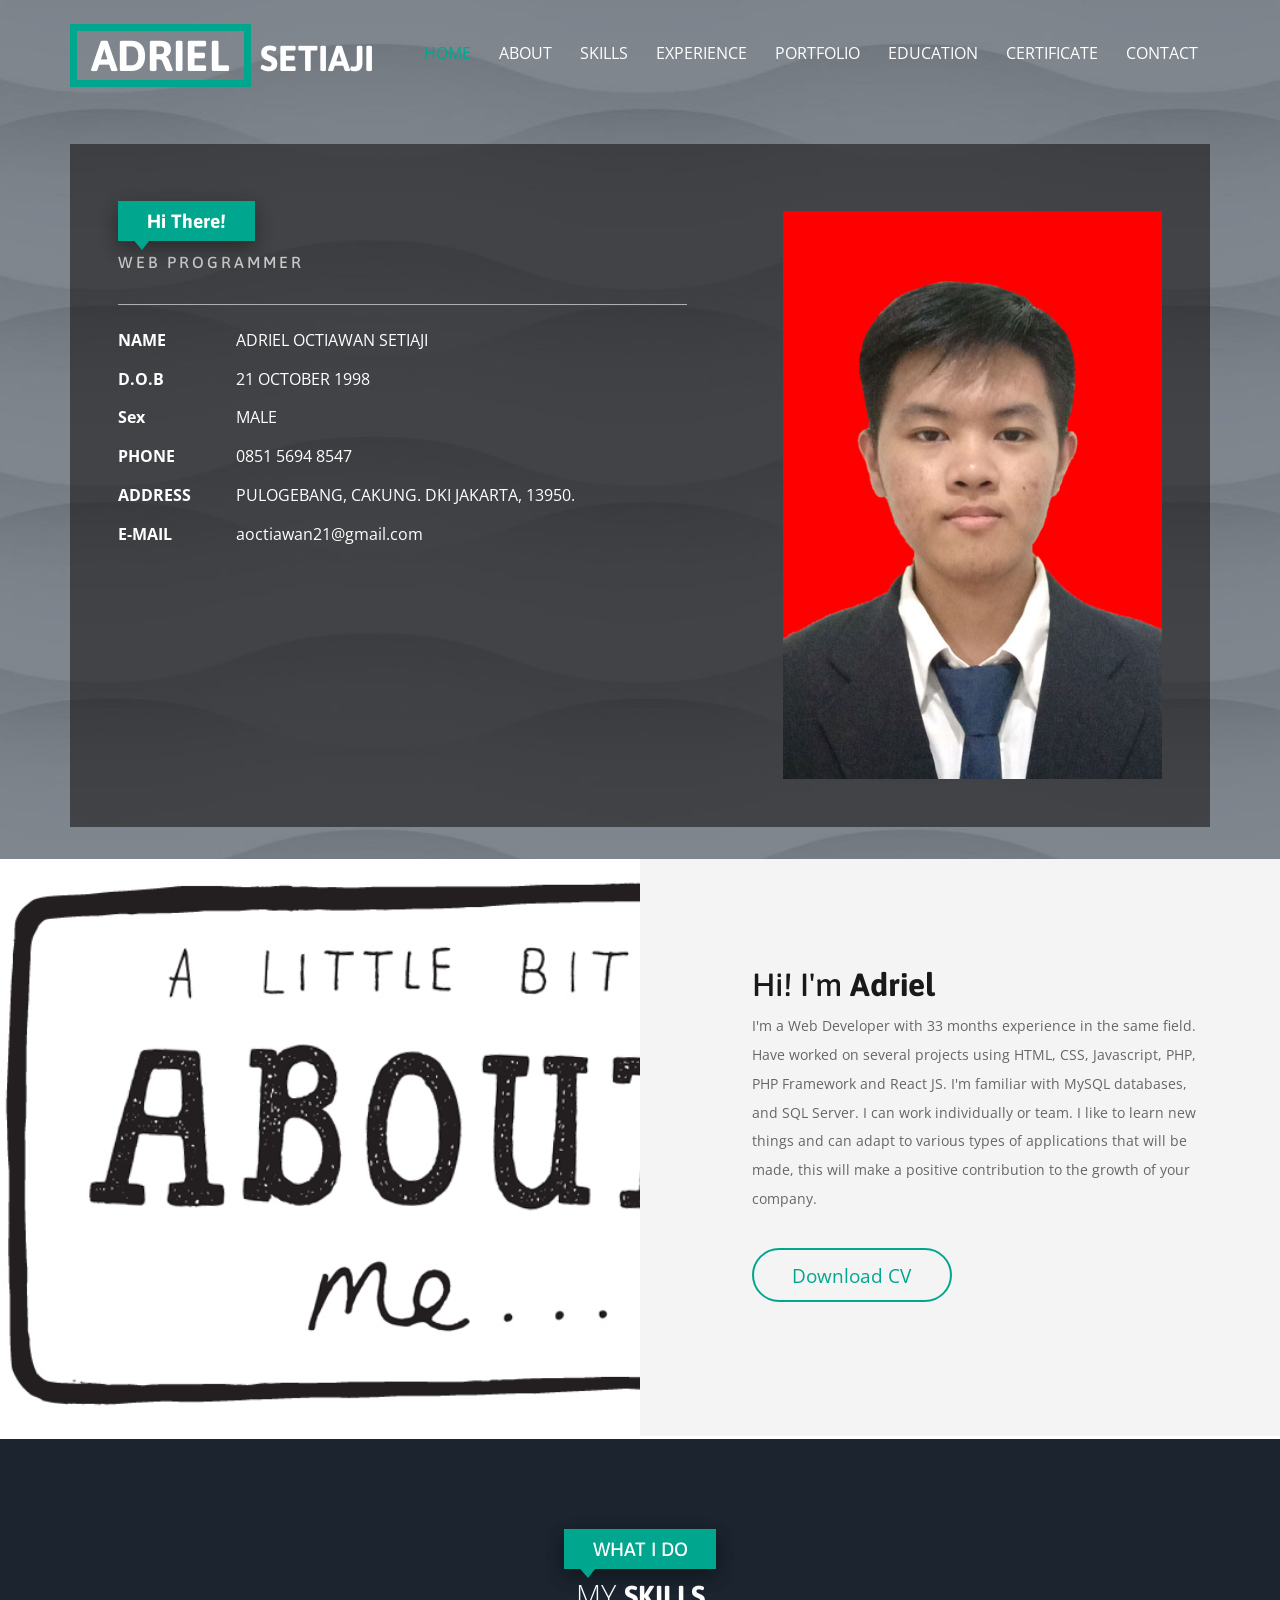
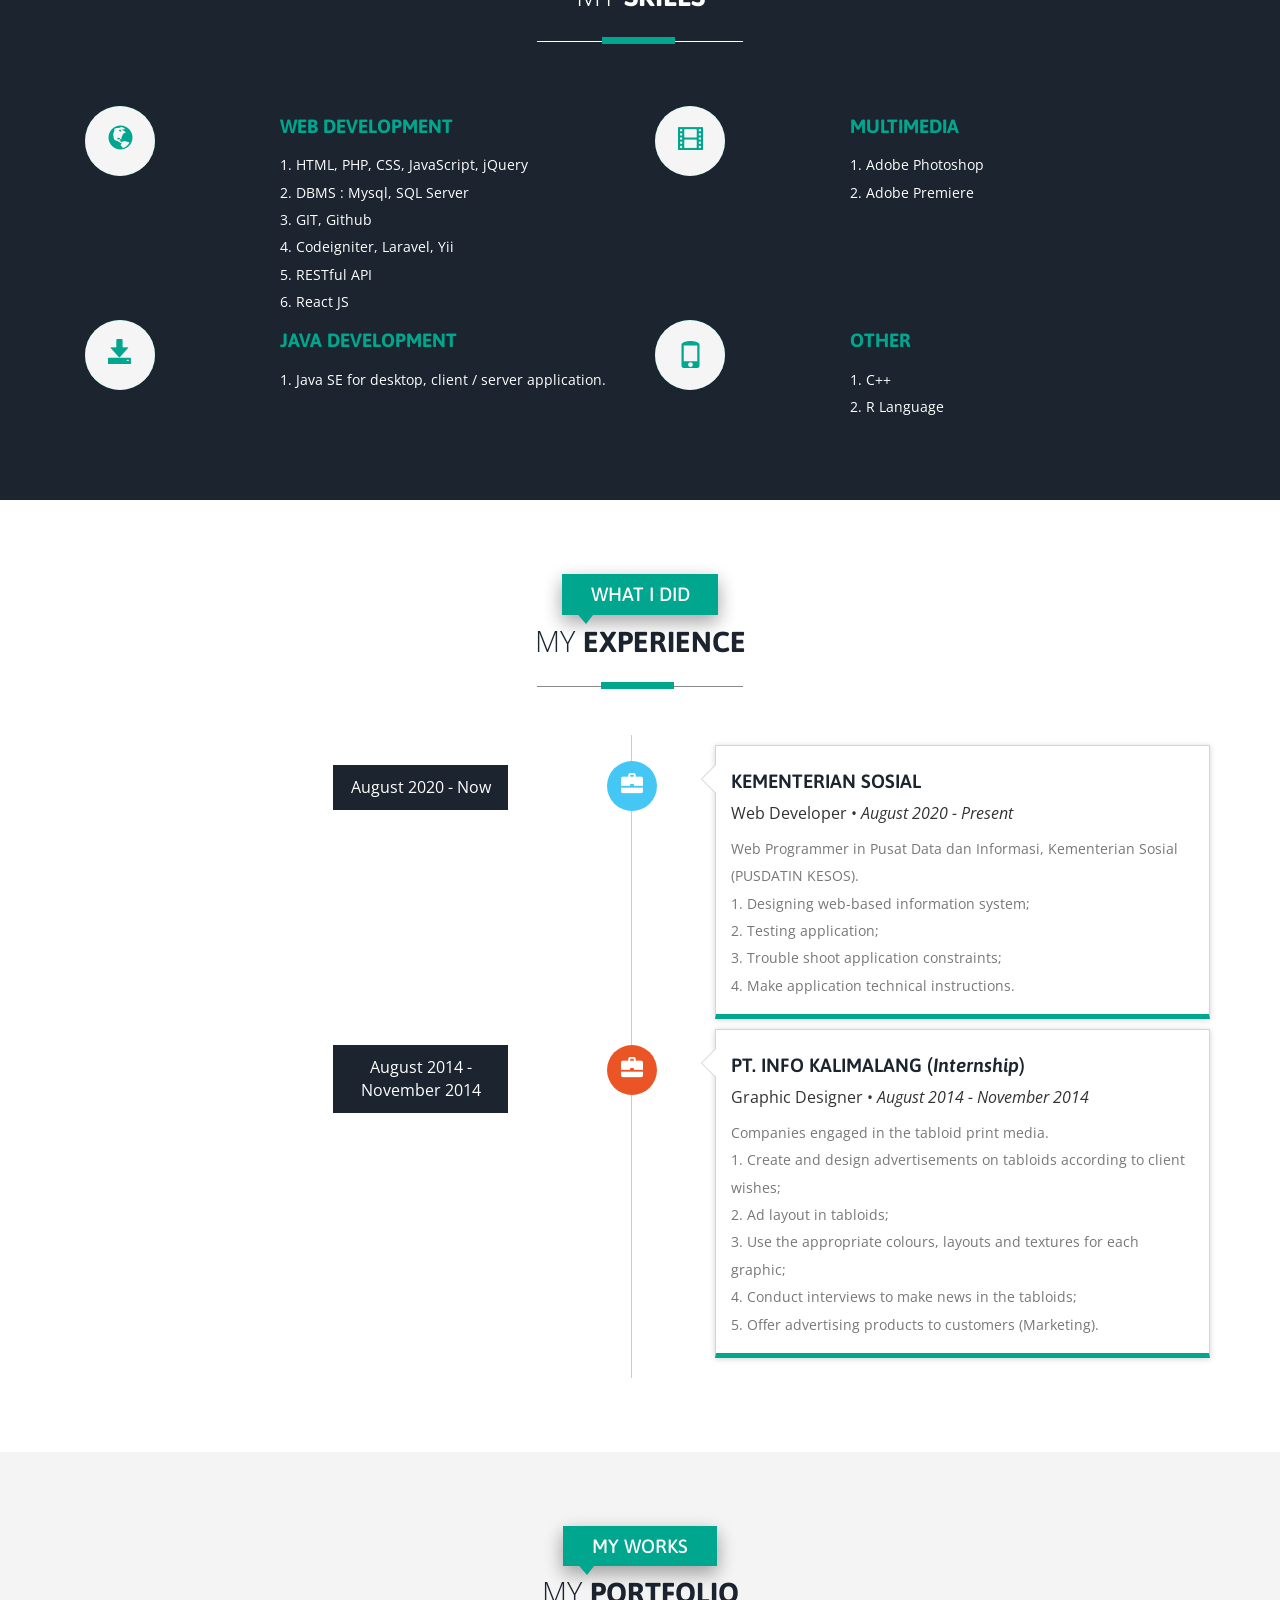
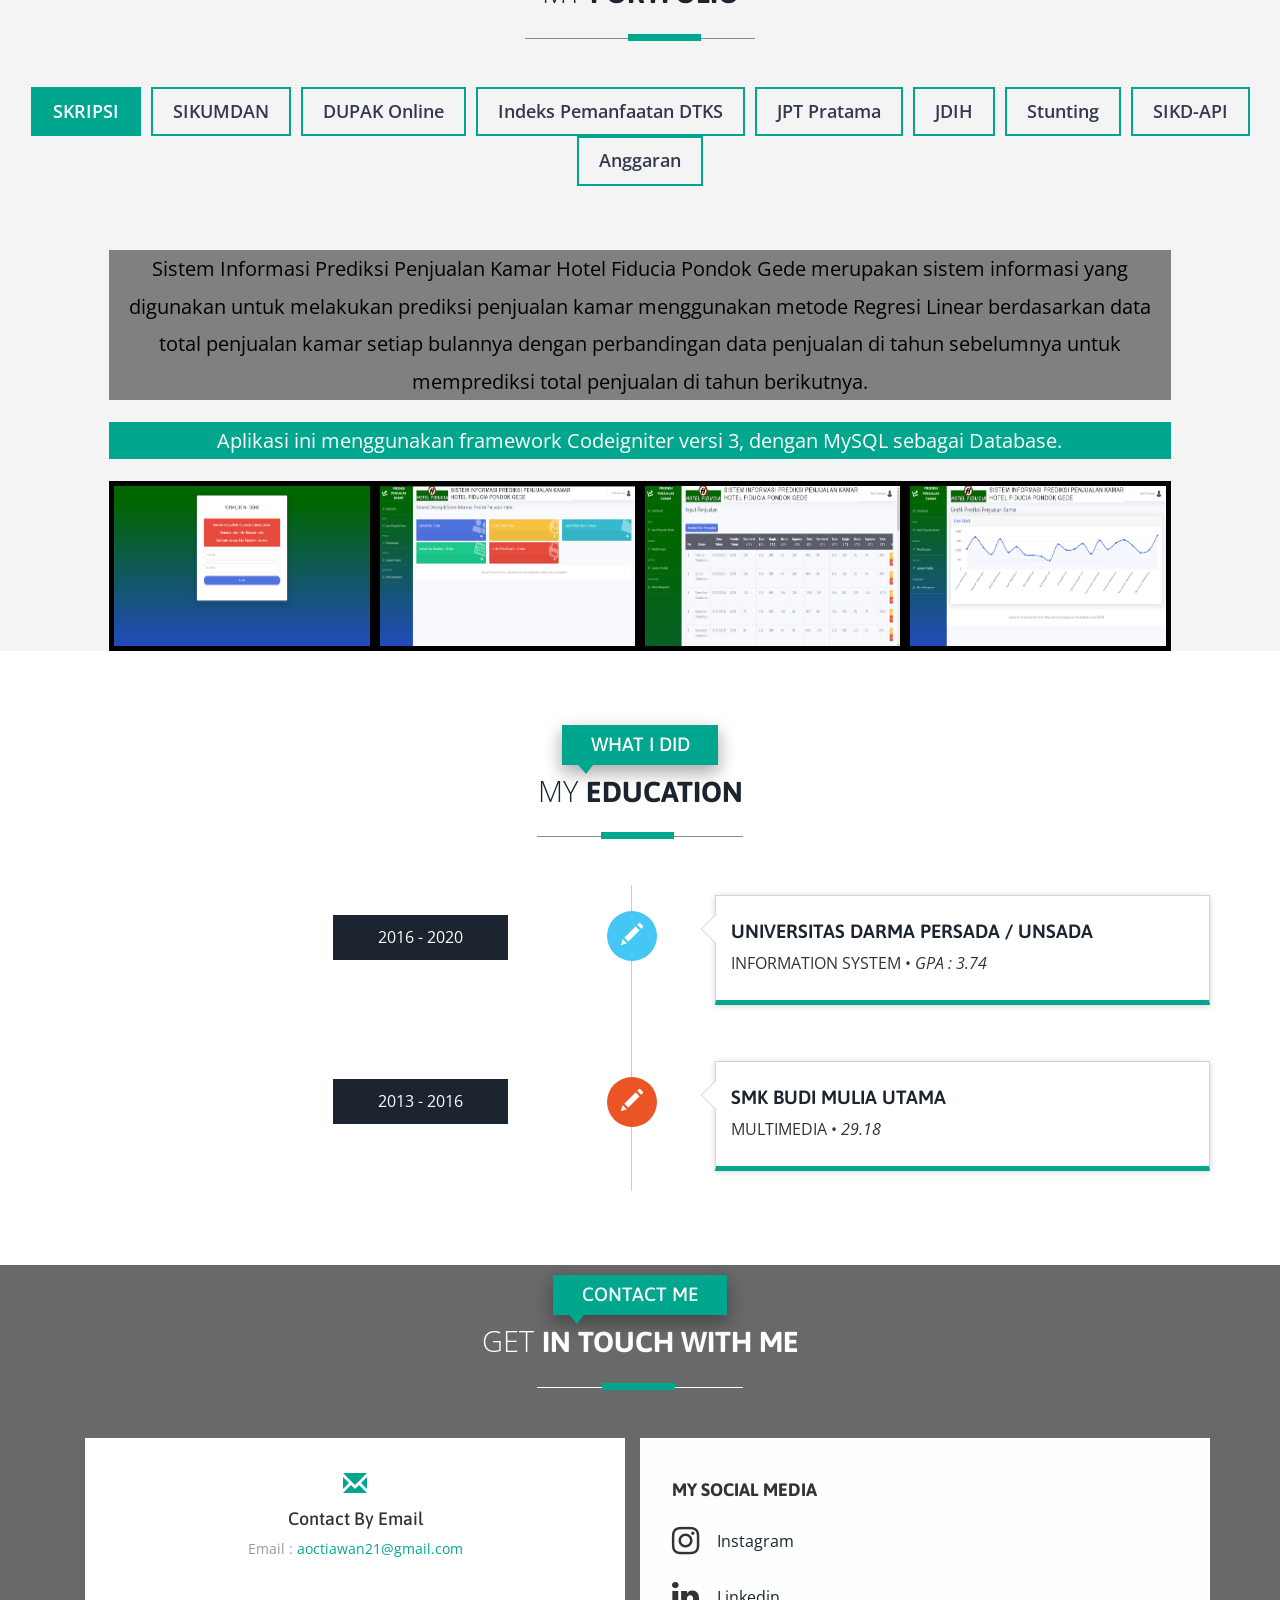
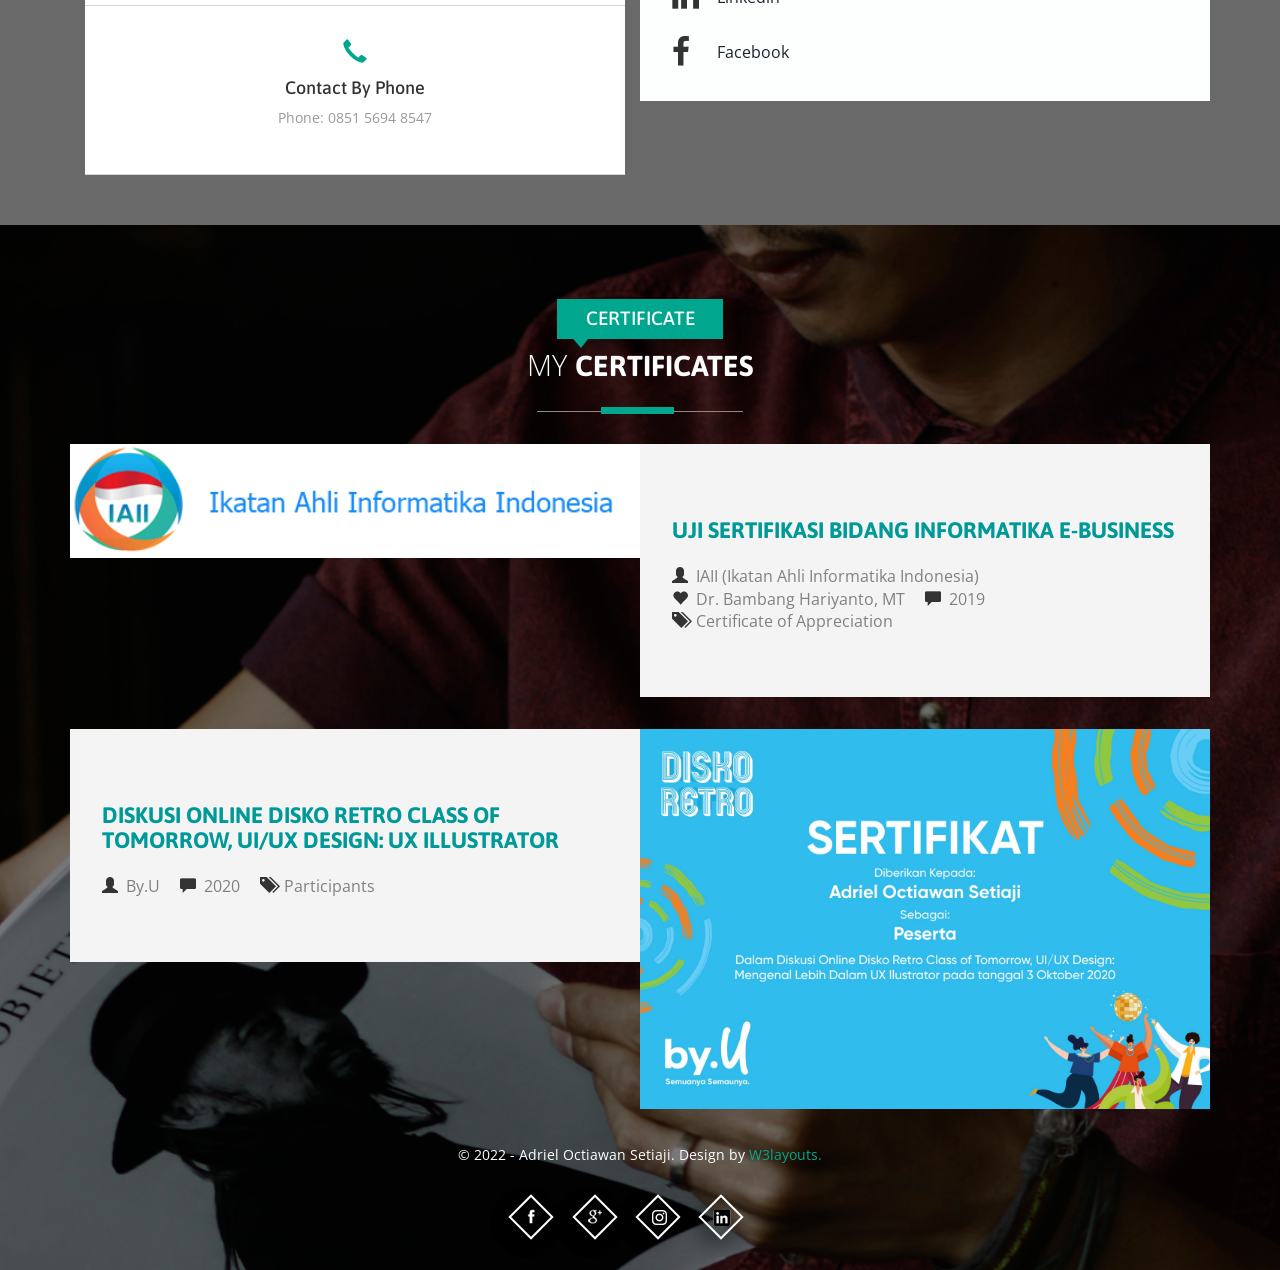
==== index.html @ 0f246ac3 "update" ====
<!DOCTYPE HTML>
<html>
<head>
<title>Portfolio - Adriel Octiawan Setiaji</title>
	<link href="css/bootstrap.css" rel='stylesheet' type='text/css' />
	<script src="js/jquery.min.js"></script>
	<link href="css/style.css" rel='stylesheet' type='text/css' />
	<meta name="viewport" content="width=device-width, initial-scale=1">
	<meta http-equiv="Content-Type" content="text/html; charset=utf-8" />
	<meta name="keywords" content="Preface Responsive web template, Bootstrap Web Templates, Flat Web Templates, Android Compatible web template, 
	Smartphone Compatible web template, free webdesigns for Nokia, Samsung, LG, Sony Ericsson, Motorola web design" />
	<link href='//fonts.googleapis.com/css?family=Asap:400,700,400italic' rel='stylesheet' type='text/css'>
	<link href='//fonts.googleapis.com/css?family=Open+Sans:400,300,600' rel='stylesheet' type='text/css'>
	<link rel="stylesheet" href="https://cdnjs.cloudflare.com/ajax/libs/font-awesome/4.7.0/css/font-awesome.min.css">
	<script type="text/javascript" src="js/move-top.js"></script>
	<script type="text/javascript" src="js/easing.js"></script>
		<script type="text/javascript">
			jQuery(document).ready(function($) {
				$(".scroll").click(function(event){		
					event.preventDefault();
					$('html,body').animate({scrollTop:$(this.hash).offset().top},1000);
				});
			});
	</script>
</head>
	<body>
		<div id="home" class="header">
			<div class="container">
				<div class="top-header">
					<div class="top-nav">
					<div class="navigation">
					<div class="logo">
						<h1><a href="index.html"><span>ADRIEL</span> SETIAJI  </a></h1>
					</div>
					<div class="navigation-right">
						<span class="menu"><img src="images/menu.png" alt=" " /></span>
						<nav class="link-effect-3" id="link-effect-3">
							<ul class="nav1 nav nav-wil">
								<li class="active"><a data-hover="Home" href="index.html">Home</a></li>
								<li><a class="scroll" data-hover="About" href="#about">About</a></li>
								<li><a class="scroll" data-hover="SkillS" href="#services" >Skills</a></li>
								<li><a class="scroll" data-hover="Experience" href="#work">Experience</a></li>
								<li><a class="scroll" data-hover="Portfolio" href="#port">Portfolio</a></li>
								<li><a class="scroll" data-hover="Education" href="#education">Education</a></li>
								<li><a class="scroll" data-hover="Certificate" href="#certificates">Certificate</a></li>
								<li><a class="scroll" data-hover="Contact" href="#contact">Contact</a></li>
							</ul>
						</nav>
						<script>
							$( "span.menu" ).click(function() {
								$( "ul.nav1" ).slideToggle( 300, function() {
								});
							});
						</script>
					</div>
					<div class="clearfix"></div>
				</div>
			</div>
			<div class="banner-info">
				<div class="col-md-7 header-right">
					<h1>Hi There!</h1>
					<h6>WEB PROGRAMMER</h6>
					<ul class="address">				
						<li>
							<ul class="address-text">
								<li><b>NAME</b></li>
								<li>ADRIEL OCTIAWAN SETIAJI</li>
							</ul>
						</li>
						<li>
							<ul class="address-text">
								<li><b>D.O.B</b></li>
								<li>21 OCTOBER 1998</li>
							</ul>
						</li>
						<li>
							<ul class="address-text">
								<li><b>Sex </b></li>
								<li>MALE</li>
							</ul>
						</li>
						<li>
							<ul class="address-text">
								<li><b>PHONE </b></li>
								<li><a href="https://wa.me/6285156948547" target="_blank">0851 5694 8547</a></li>
							</ul>
						</li>
						<li>
							<ul class="address-text">
								<li><b>ADDRESS </b></li>
								<li>PULOGEBANG, CAKUNG. DKI JAKARTA, 13950.</li>
							</ul>
						</li>
						<li>
							<ul class="address-text">
								<li><b>E-MAIL </b></li>
								<li><a href="mailto:aoctiawan21@gmail.com"> aoctiawan21@gmail.com</a></li>
							</ul>
						</li>
					</ul>
				</div>
				<div class="col-md-5 header-left">
					<img src="asset/cv/foto.jpg" alt="">
				</div>
				<div class="clearfix"> </div>
						
		      </div>
			</div>
		</div>
	</div>
	<div id="about" class="about">
		<div class="col-md-6 about-left">
			<div id="owl-demo1" class="owl-carousel owl-carousel2">
				<div class="item">
					<div class="about-left-grid">
						<h2>Hi! I'm <span>Adriel</span></h2>
						<p>I'm a <span>Web Developer</span> with 33 months experience in the same field. Have worked on several projects using HTML, CSS, Javascript, PHP, PHP Framework and React JS. I'm familiar with MySQL databases, and SQL Server. I can work individually or team. I like to learn new things and can adapt to various types of applications that will be made, this will make a positive contribution to the growth of your company.</p>
						<ul>
							<li><a class="" href="asset/cv/file.pdf" target="__blank">Download CV</a></li>
						</ul>
					</div>
				</div>
			</div>
		</div>
		<div class="col-md-6 about-right"></div>
		<div class="clearfix"> </div>
		<link href="css/owl.carousel.css" rel="stylesheet">
		<script src="js/owl.carousel.js"></script>
		<script>
			$(document).ready(function() {
				$("#owl-demo1").owlCarousel({
					items : 1,
					lazyLoad : false,
					autoPlay : true,
					navigation : false,
					navigationText :  false,
					pagination : true,
				});
			});
		</script>
		<script>
			$(document).ready(function() {
				$("#owl-demo3").owlCarousel({
					items : 1,
					lazyLoad : false,
					autoPlay : true,
					navigation : false,
					navigationText :  true,
					pagination :true,
				});
			});
		</script>
	</div>
	<div>
		<div id="services" class="services">
			<div class="container">
				<div class="service-head one text-center ">
					<h4>WHAT I DO</h4>
					<h3>MY <span>SKILLS</span></h3>
					<span class="border two"></span>
				</div>
				<div class="wthree_about_right_grids w3l-agile">
					<div class="col-md-6 wthree_about_right_grid">
						<div class="col-xs-4 wthree_about_right_grid_left">
							<div class="hvr-rectangle-in">
								<i class="glyphicon glyphicon-globe" style="font-size:25px;"></i>
							</div>
						</div>
						<div class="col-xs-8 wthree_about_right_grid_right">
							<h4>WEB DEVELOPMENT</h4>
							<p><font color="white">1. HTML, PHP, CSS, JavaScript, jQuery<br> 2. DBMS : Mysql, SQL Server <br> 3. GIT, Github <br> 4. Codeigniter, Laravel, Yii <br> 5. RESTful API <br> 6. React JS</font></p>
						</div>
						<div class="clearfix"> </div>
					</div>
					<div class="col-md-6 wthree_about_right_grid">
						<div class="col-xs-4 wthree_about_right_grid_left">
							<div class="hvr-rectangle-in">
								<i class="glyphicon glyphicon-film" style="font-size:25px;"></i>
							</div>
						</div>
						<div class="col-xs-8 wthree_about_right_grid_right">
							<h4>MULTIMEDIA</h4>
							<p><font color="white">1. Adobe Photoshop <br> 2. Adobe Premiere </font><br><br><br><br></p>
						</div>
						<div class="clearfix"> </div>
					</div>
					<div class="col-md-6 wthree_about_right_grid">
						<div class="col-xs-4 wthree_about_right_grid_left">
							<div class="hvr-rectangle-in">
								<i class="glyphicon glyphicon-save" style="font-size:25px;"></i>
							</div>
						</div>
						<div class="col-xs-8 wthree_about_right_grid_right">
							<h4>Java Development</h4>
							<p><font color="white">1. Java SE for desktop, client / server application.</font></p>
						</div>
						<div class="clearfix"> </div>
					</div>
					<div class="col-md-6 wthree_about_right_grid">
						<div class="col-xs-4 wthree_about_right_grid_left">
							<div class="hvr-rectangle-in">
								<i class="glyphicon glyphicon-phone"></i>
							</div>
						</div>
						<div class="col-xs-8 wthree_about_right_grid_right">
							<h4>OTHER</h4>
							<p><font color="white">1. C++ <br> 2. R Language</font></p>
						</div>
						<div class="clearfix"> </div>
					</div>
				<div class="clearfix"> </div>
			</div>
		</div>
	</div>
	<div id="work" class="work">
		<div class="container">
			<div class="service-head text-center">
				<h4>WHAT I DID</h4>
				<h3>MY <span>EXPERIENCE</span></h3>
				<span class="border one"></span>
			</div>
			<div class="time-main w3l-agile">
				<div class="col-md-6 year-info">
					<ul class="year">
						<li>August 2020 - Now</li>
						<br><br><br><br><br><br><br><br><br>
						<li>August 2014 - <br> November 2014</li>
						<div class="clearfix"></div>
					</ul>
				</div> 
					<ul class="col-md-6 timeline">
						<li>
							<div class="timeline-badge info"><i class="glyphicon glyphicon-briefcase"></i></div>
							<div class="timeline-panel">
							<div class="timeline-heading">
								<h4 class="timeline-title">KEMENTERIAN SOSIAL</h4>
								<p class="info">Web Developer <span>&bull;</span> <em class="date">August 2020 - Present</em></p>
							</div>
							<div class="timeline-body">
								<p>Web Programmer in Pusat Data dan Informasi, Kementerian Sosial (PUSDATIN KESOS).<br>1. Designing web-based information system; <br> 2. Testing application; <br> 3. Trouble shoot application constraints; <br> 4. Make application technical instructions.</p>
							</div>
							</div>
						</li>
						
						<li>
							<div class="timeline-badge primary"><i class="glyphicon glyphicon-briefcase"></i></div>
							<div class="timeline-panel">
							<div class="timeline-heading">
								<h4 class="timeline-title">PT. INFO KALIMALANG (<i>Internship</i>)</h4>
								<p class="info">Graphic Designer <span>&bull;</span> <em class="date">August 2014 - November 2014</em></p>
							</div>
							<div class="timeline-body">
								<p>Companies engaged in the tabloid print media. <br> 1. Create and design advertisements on tabloids according to client wishes; <br> 2. Ad layout in tabloids; <br>3. Use the appropriate colours, layouts and textures for each graphic; <br> 4. Conduct interviews to make news in the tabloids; <br>5. Offer advertising products to customers (Marketing).</p>
							</div>
							</div>
						</li>
					</ul>
				<div class="clearfix"></div>
			</div>
		</div>
	</div>

	<div class="portfolio" id="port">
		<div class="service-head text-center">
			<h4>MY WORKS</h4>
			<h3>MY <span>PORTFOLIO</span></h3>
			<span class="border"></span>
		</div>
		<div class="portfolio-grids">
			<script src="js/easyResponsiveTabs.js" type="text/javascript"></script>
			<script type="text/javascript">
				$(document).ready(function () {
					$('#horizontalTab').easyResponsiveTabs({
						type: 'default', //Types: default, vertical, accordion           
						width: 'auto', //auto or any width like 600px
						fit: true   // 100% fit in a container
					});
				});
			</script>
			<div class="sap_tabs">
				<div id="horizontalTab" style="display: block; width: 100%; margin: 0px;">
					<ul class="resp-tabs-list">
						<li class="resp-tab-item" aria-controls="skripsi" role="tab"><span>SKRIPSI</span></li> 
						<li class="resp-tab-item" aria-controls="sikumdan" role="tab"><span>SIKUMDAN</span></li> 
						<li class="resp-tab-item" aria-controls="dupak" role="tab"><span>DUPAK Online</span></li>
						<li class="resp-tab-item" aria-controls="dtks" role="tab"><span>Indeks Pemanfaatan DTKS</span></li>
						<li class="resp-tab-item" aria-controls="jptpratama" role="tab"><span>JPT Pratama</span></li>
						<li class="resp-tab-item" aria-controls="jdih" role="tab"><span>JDIH</span></li>
						<li class="resp-tab-item" aria-controls="stunting" role="tab"><span>Stunting</span></li>
						<li class="resp-tab-item" aria-controls="api_sikd" role="tab"><span>SIKD-API</span></li>
						<li class="resp-tab-item" aria-controls="anggaran" role="tab"><span>Anggaran</span></li>
					</ul>				  	 
					<div class="resp-tabs-container">
						<div class="tab-1 resp-tab-content" aria-labelledby="skripsi">
							<div class="row">
								<div class="col-lg-1"></div>
								<div class="col-lg-10">
									<div class="timeline-body" style="text-align:center; font-size:22px; margin-bottom: 2%;">
										<p style="color:black; background-color: grey;">Sistem Informasi Prediksi Penjualan Kamar Hotel Fiducia Pondok Gede<strong></strong> merupakan sistem informasi yang digunakan untuk melakukan prediksi penjualan kamar menggunakan metode Regresi Linear berdasarkan data total penjualan kamar setiap bulannya dengan perbandingan data penjualan di tahun sebelumnya untuk memprediksi total penjualan di tahun berikutnya.</p>
									</div>
									<div class="timeline-body" style="text-align:center; font-size:22px; margin-bottom: 2%;">
										<p style="color:white; background-color: #00a78e;">Aplikasi ini menggunakan framework Codeigniter versi 3, dengan MySQL sebagai Database.</p>
									</div>
									<div class="col-lg-3 team-gd ">
										<a href="#skripsi1" class="portfolio-link b-link-diagonal b-animate-go" data-toggle="modal"><img src="asset/si - skripsi/1.png" style="border: 5px solid black; height:170px" alt="">
										</a>
									</div>
									<div class="col-lg-3 team-gd ">
										<a href="#skripsi2" class="portfolio-link b-link-diagonal b-animate-go" data-toggle="modal"><img src="asset/si - skripsi/2.png" style="border: 5px solid black; height:170px" alt="">
										</a>
									</div>
									<div class="col-lg-3 team-gd ">
										<a href="#skripsi3" class="portfolio-link b-link-diagonal b-animate-go" data-toggle="modal"><img src="asset/si - skripsi/3.png" style="border: 5px solid black; height:170px" alt="">
										</a>
									</div>
									<div class="col-lg-3 team-gd ">
										<a href="#skripsi4" class="portfolio-link b-link-diagonal b-animate-go" data-toggle="modal"><img src="asset/si - skripsi/4.png" style="border: 5px solid black; height:170px" alt="">
										</a>
									</div>
									<div class="clearfix"></div>
								</div>
								<div class="col-lg-1"></div>
							</div>
						</div>
						<div class="tab-1 resp-tab-content" aria-labelledby="sikumdan">
							<div class="row">
								<div class="col-lg-1"></div>
								<div class="col-lg-10">
									<div class="timeline-body" style="text-align:center; font-size:22px; margin-bottom: 2%;">
										<p style="color:black; background-color: grey;"><strong>Sistem Informasi Hukum dan Perundang-undangan yang dimiliki oleh Biro Hukum Kementerian Sosial.</strong><br>Sistem informasi ini digunakan untuk melacak naskah hukum yang sudah diajukan oleh satuan kerja lain dalam lingkungan Kementerian Sosial, kemudian Biro Hukum melakukan <i>updating</i> status naskah tersebut sudah sampai di status apa.</p>
									</div>
									<div class="timeline-body" style="text-align:center; font-size:22px; margin-bottom: 2%;">
										<p style="color:white; background-color: #00a78e;">Aplikasi ini menggunakan framework Laravel versi 7 (yang kemudian di <i>upgrade</i> ke versi 9), dengan MySQL sebagai Database.</p>
									</div>
									<div class="col-md-3 team-gd ">
										<div class="thumb">
											<a href="#sikumdan1" class="portfolio-link b-link-diagonal b-animate-go" data-toggle="modal"><img src="asset/si - sikumdan/1.png" style="border: 5px solid black; height:170px" alt="">
											</a>
										</div>
									</div>
									<div class="col-md-3 team-gd  ">
										<div class="thumb">
											<a href="#sikumdan4" class="portfolio-link b-link-diagonal b-animate-go" data-toggle="modal"><img src="asset/si - sikumdan/4.png" style="border: 5px solid black; height:170px" alt="">
											</a>
										</div>
									</div>
									<div class="col-md-3 team-gd ">
										<a href="#sikumdan3" class="portfolio-link b-link-diagonal b-animate-go" data-toggle="modal"><img src="asset/si - sikumdan/3.png" style="border: 5px solid black; height:170px" alt="">
										</a>
									</div>
									<div class="col-md-3 team-gd yes_marg ">
										<a href="#sikumdan5" class="portfolio-link b-link-diagonal b-animate-go" data-toggle="modal"><img src="asset/si - sikumdan/5.png" style="border: 5px solid black; height:170px" alt="">
										</a>
									</div>
									<div class="clearfix"></div>
								</div>
								<div class="col-lg-1"></div>
							</div>
						</div>
						<div class="tab-1 resp-tab-content" aria-labelledby="dupak">
							<div class="row">
								<div class="col-lg-1"></div>
								<div class="col-lg-10">
									<div class="timeline-body" style="text-align:center; font-size:22px; margin-bottom: 2%;">
										<p style="color:black; background-color: grey;"><strong>Daftar Usulan Pengajuan Angka Kredit (DUPAK) yang berbasis online.</strong><br>Sistem informasi ini digunakan untuk mengusulkan angka kredit yang dilakukan oleh perorangan pejabat fungsional. <br> DUPAK berisi rincian butir kegiatan dengan mencantumkan nilai/angka kredit yang diperoleh dalam kurun waktu tertentu sebagai bahan penilaian dalam kenaikan jabatan/golongan PNS.</p>
									</div>
									<div class="timeline-body" style="text-align:center; font-size:22px; margin-bottom: 2%;">
										<p style="color:white; background-color: #00a78e;">Aplikasi ini menggunakan framework Codeigniter versi 2 dan di <i>upgrade</i> ke versi 3, dengan MySQL sebagai Database.</p>
									</div>
									<div class="col-md-3 team-gd ">
										<a href="#dupak1" class="portfolio-link b-link-diagonal b-animate-go" data-toggle="modal"><img src="asset/si - dupak/1.png" style="border: 5px solid black; height:170px" alt="">
										</a>
									</div>
									<div class="col-md-3 team-gd ">
										<a href="#dupak2" class="portfolio-link b-link-diagonal b-animate-go" data-toggle="modal"><img src="asset/si - dupak/2.png" style="border: 5px solid black; height:170px" alt="">
										</a>
									</div>
									<div class="col-md-3 team-gd">
										<a href="#dupak3" class="portfolio-link b-link-diagonal b-animate-go" data-toggle="modal"><img src="asset/si - dupak/3.png" style="border: 5px solid black; height:170px" alt="">
										</a>
									</div>
									<div class="col-md-3 team-gd">
										<a href="#dupak4" class="portfolio-link b-link-diagonal b-animate-go" data-toggle="modal"><img src="asset/si - dupak/4.png" style="border: 5px solid black; height:170px" alt="">
										</a>
									</div>
									<div class="clearfix"></div>
								</div>
								<div class="col-lg-1"></div>
							</div>
						</div>
						<div class="tab-1 resp-tab-content" aria-labelledby="dtks">
							<div class="row">
								<div class="col-lg-1"></div>
								<div class="col-lg-10">
									<div class="timeline-body" style="text-align:center; font-size:22px; margin-bottom: 2%;">
										<p style="color:black; background-color: grey;"><strong>Indeks Pemanfaatan DTKS </strong>adalah sistem yang digunakan untuk survei kepuasan perangkat daerah.</p>
									</div>
									<div class="timeline-body" style="text-align:center; font-size:22px; margin-bottom: 2%;">
										<p style="color:white; background-color: #00a78e;">Aplikasi ini menggunakan framework Laravel versi 7 (yang kemudian di <i>upgrade</i> ke versi 9), dengan SQL Server sebagai Database.</p>
									</div>
									<div class="col-md-3 team-gd ">
										<a href="#dtks1" class="portfolio-link b-link-diagonal b-animate-go" data-toggle="modal"><img src="asset/si - dtks/1.png" style="border: 5px solid black; height:170px" alt="">
										</a>
									</div>
									<div class="col-md-3 team-gd">
										<a href="#dtks2" class="portfolio-link b-link-diagonal b-animate-go" data-toggle="modal"><img src="asset/si - dtks/2.png" style="border: 5px solid black; height:170px" alt="">
										</a>
									</div>
									<div class="col-md-3 team-gd ">
										<a href="#dtks3" class="portfolio-link b-link-diagonal b-animate-go" data-toggle="modal"><img src="asset/si - dtks/3.png" style="border: 5px solid black; height:170px" alt="">
										</a>
									</div>
									<div class="col-md-3 team-gd ">
										<a href="#dtks4" class="portfolio-link b-link-diagonal b-animate-go" data-toggle="modal"><img src="asset/si - dtks/4.png" style="border: 5px solid black; height:170px" alt="">
										</a>
									</div>
									<div class="clearfix"></div>
								</div>
								<div class="col-lg-1"></div>
							</div>
						</div>
						<div class="tab-1 resp-tab-content" aria-labelledby="jptpratama">
							<div class="row">
								<div class="col-lg-1"></div>
								<div class="col-lg-10">
									<div class="timeline-body" style="text-align:center; font-size:22px; margin-bottom: 2%;">
										<p style="color:black; background-color: grey;"><strong>JPT Pratama (Jabatan Pimpinan Tinggi Pratama) </strong>adalah aplikasi lelang jabatan yang digunakan oleh pegawai yang berminat untuk menduduki Jabatan Pimpinan Tinggi yang berada di suatu instansi / satuan kerja yang ada di lingkungan Kementerian Sosial dengan mengajukan dirinya untuk kemudian dibandingkan dengan kualitas calon pimpinan tinggi yang lain.</p>
									</div>
									<div class="timeline-body" style="text-align:center; font-size:22px; margin-bottom: 2%;">
										<p style="color:white; background-color: #00a78e;">Aplikasi ini menggunakan framework Laravel versi 7 (yang kemudian di <i>upgrade</i> ke versi 9), dengan MySQL sebagai Database.</p>
									</div>
									<div class="col-md-3 team-gd ">
										<a href="#jpt1" class="portfolio-link b-link-diagonal b-animate-go" data-toggle="modal"><img src="asset/si - jpt/1.png" style="border: 5px solid black; height:170px" alt="">
										</a>
									</div>
									<div class="col-md-3 team-gd">
										<a href="#jpt2" class="portfolio-link b-link-diagonal b-animate-go" data-toggle="modal"><img src="asset/si - jpt/2.png" style="border: 5px solid black; height:170px" alt="">
										</a>
									</div>
									<div class="col-md-3 team-gd ">
										<a href="#jpt3" class="portfolio-link b-link-diagonal b-animate-go" data-toggle="modal"><img src="asset/si - jpt/3.png" style="border: 5px solid black; height:170px" alt="">
										</a>
									</div>
									<div class="col-md-3 team-gd ">
										<a href="#jpt4" class="portfolio-link b-link-diagonal b-animate-go" data-toggle="modal"><img src="asset/si - jpt/4.png" style="border: 5px solid black; height:170px" alt="">
										</a>
									</div>
									<div class="clearfix"></div>
								</div>
								<div class="col-lg-1"></div>
							</div>
						</div>
						<div class="tab-1 resp-tab-content" aria-labelledby="jdih">
							<div class="row">
								<div class="col-lg-1"></div>
								<div class="col-lg-10">
									<div class="timeline-body" style="text-align:center; font-size:22px; margin-bottom: 2%;">
										<p style="color:black; background-color: grey;"><strong>JDIH (Jaringan Dokumen dan Informasi Hukum) </strong>	<br>adalah wadah pendayagunaan bersama atas dokumen hukum secara tertib, terpadu, dan berkesinambungan, serta merupakan sarana pemberian pelayanan informasi hukum secara lengkap, akurat, mudah, dan tepat (PM Kominfo No. 20 Tahun 2013 tentang Jaringan Dokumentasi dan Informasi Hukum Kementerian Kominfo).</p>
									</div>
									<div class="timeline-body" style="text-align:center; font-size:22px; margin-bottom: 2%;">
										<p style="color:white; background-color: #00a78e;">Aplikasi ini menggunakan framework Yii, dengan MySQL sebagai Database.</p>
									</div>
									<div class="col-md-3 team-gd ">
										<a href="#jdih1" class="portfolio-link b-link-diagonal b-animate-go" data-toggle="modal"><img src="asset/si - jdih/1.png" style="border: 5px solid black; height:170px" alt="">
										</a>
									</div>
									<div class="col-md-3 team-gd">
										<a href="#jdih2" class="portfolio-link b-link-diagonal b-animate-go" data-toggle="modal"><img src="asset/si - jdih/2.png" style="border: 5px solid black; height:170px" alt="">
										</a>
									</div>
									<div class="col-md-3 team-gd">
										<a href="#jdih3" class="portfolio-link b-link-diagonal b-animate-go" data-toggle="modal"><img src="asset/si - jdih/3.png" style="border: 5px solid black; height:170px" alt="">
										</a>
									</div>
									<div class="clearfix"></div>
								</div>
								<div class="col-lg-1"></div>
							</div>
						</div>
						<div class="tab-1 resp-tab-content" aria-labelledby="stunting">
							<div class="row">
								<div class="col-lg-1"></div>
								<div class="col-lg-10">
									<div class="timeline-body" style="text-align:center; font-size:22px; margin-bottom: 2%;">
										<p style="color:black; background-color: grey;"><strong>Stunting </strong>adalah sistem yang digunakan sebagai <i>dashboard</i> untuk peta penyebaran stunting dan informasi-informasi mengenai stunting.</p>
									</div>
									<div class="timeline-body" style="text-align:center; font-size:22px; margin-bottom: 2%;">
										<p style="color:white; background-color: #00a78e;">Aplikasi ini menggunakan framework Laravel versi 7 (yang kemudian di <i>upgrade</i> ke versi 9), dengan SQL Server sebagai Database, dan menggunakan Leaflet untuk library GIS.</p>
									</div>
									<div class="col-md-3 team-gd ">
										<a href="#stunting1" class="portfolio-link b-link-diagonal b-animate-go" data-toggle="modal"><img src="asset/si - stunting/1.png" style="border: 5px solid black; height:170px" alt="">
										</a>
									</div>
									<div class="col-md-3 team-gd">
										<a href="#stunting2" class="portfolio-link b-link-diagonal b-animate-go" data-toggle="modal"><img src="asset/si - stunting/2.png" style="border: 5px solid black; height:170px" alt="">
										</a>
									</div>
									<div class="clearfix"></div>
								</div>
								<div class="col-lg-1"></div>
							</div>
						</div>
						<div class="tab-1 resp-tab-content" aria-labelledby="api_sikd">
							<div class="row">
								<div class="col-lg-1"></div>
								<div class="col-lg-10">
									<div class="timeline-body" style="text-align:center; font-size:22px; margin-bottom: 2%;">
										<p style="color:black; background-color: grey;"><strong>SIKD-API </strong>adalah Restful API yang digunakan sebagai <i>backend</i> dari aplikasi <i>mobile</i> dari SIKD (Sistem Informasi Kearsipan Dinamis), SIKD sendiri adalah sistem persuratan yang digunakan oleh Kementerian Sosial.</p>
									</div>
									<div class="timeline-body" style="text-align:center; font-size:22px; margin-bottom: 2%;">
										<p style="color:white; background-color: #00a78e;">Aplikasi ini menggunakan framework Laravel, dengan My SQL sebagai Database.</p>
									</div>
									<div class="col-md-3 team-gd ">
										<a href="#api_sikd1" class="portfolio-link b-link-diagonal b-animate-go" data-toggle="modal"><img src="asset/si - api_sikd/1.png" style="border: 5px solid black; height:170px" alt="">
										</a>
									</div>
									<div class="clearfix"></div>
								</div>
								<div class="col-lg-1"></div>
							</div>
						</div>
						<div class="tab-1 resp-tab-content" aria-labelledby="anggaran">
							<div class="row">
								<div class="col-lg-1"></div>
								<div class="col-lg-10">
									<div class="timeline-body" style="text-align:center; font-size:22px; margin-bottom: 2%;">
										<p style="color:black; background-color: grey;"><strong>Anggaran</strong> adalah aplikasi yang digunakan oleh Pusat Data dan Informasi Kesejahteraan Sosial (Pusdatin Kesos) Kementerian Sosial untuk memasukkan data seperti Perjadin, Fullboard, dan Fullday.</p>
									</div>
									<div class="timeline-body" style="text-align:center; font-size:22px; margin-bottom: 2%;">
										<p style="color:white; background-color: #00a78e;">Aplikasi ini menggunakan framework Laravel versi 7 (yang kemudian di <i>upgrade</i> ke versi 9), dengan SQL Server sebagai Database.</p>
									</div>
									<div class="col-md-3 team-gd ">
										<a href="#anggaran1" class="portfolio-link b-link-diagonal b-animate-go" data-toggle="modal"><img src="asset/si - anggaran/1.png" style="border: 5px solid black; height:170px" alt="">
										</a>
									</div>
									<div class="col-md-3 team-gd">
										<a href="#anggaran2" class="portfolio-link b-link-diagonal b-animate-go" data-toggle="modal"><img src="asset/si - anggaran/2.png" style="border: 5px solid black; height:170px" alt="">
										</a>
									</div>
									<div class="col-md-3 team-gd ">
										<a href="#anggaran3" class="portfolio-link b-link-diagonal b-animate-go" data-toggle="modal"><img src="asset/si - anggaran/3.png" style="border: 5px solid black; height:170px" alt="">
										</a>
									</div>
									<div class="col-md-3 team-gd ">
										<a href="#anggaran4" class="portfolio-link b-link-diagonal b-animate-go" data-toggle="modal"><img src="asset/si - anggaran/4.png" style="border: 5px solid black; height:170px" alt="">
										</a>
									</div>
									<div class="clearfix"></div>
								</div>
								<div class="col-lg-1"></div>
							</div>
						</div>
					</div>
				</div>
			</div>
		</div>
	</div>
	
	<div id="education" class="work">
		<div class="container">
			<div class="service-head text-center">
				<h4>WHAT I DID</h4>
				<h3>MY <span>EDUCATION</span></h3>
				<span class="border one"></span>
			</div>
			<div class="time-main w3l-agile">
				<div class="col-md-6 year-info">
					<ul class="year">
						<li>2016 - 2020</li>
						<li>2013 - 2016</li>
						<div class="clearfix"></div>
					</ul>
				</div>
				<ul class="col-md-6 timeline">
					<li>
						<div class="timeline-badge info"><i class="glyphicon glyphicon-pencil"></i></div>
						<div class="timeline-panel">
							<div class="timeline-heading">
								<h4 class="timeline-title">UNIVERSITAS DARMA PERSADA / UNSADA</h4>
								<p class="info">INFORMATION SYSTEM <span>&bull;</span> <em class="date">GPA : 3.74</em></p>
							</div>
						</div>
					</li><br><br>
					<li>
						<div class="timeline-badge primary"><i class="glyphicon glyphicon-pencil"></i></div>
						<div class="timeline-panel">
							<div class="timeline-heading">
								<h4 class="timeline-title">SMK BUDI MULIA UTAMA</h4>
								<p class="info">MULTIMEDIA <span>&bull;</span> <em class="date">29.18</em></p>
							</div>
						</div>
					</li>
				</ul>
				<div class="clearfix"></div>
			</div>
		</div>
	</div>
	
	<div id="contact" style="background-color:dimgrey ;">
		<div class="container">
			<div class="service-head one text-center">
				<h4>CONTACT ME</h4>
				<h3>GET <span>IN TOUCH WITH ME</span></h3>
				<span class="border two"></span>
			</div>
			<div class="mail_us">
				<div class="col-md-6 mail_left">
					<div class="contact-grid1-left">
						<div class="contact-grid1-left1">
							<span class="glyphicon glyphicon-envelope" aria-hidden="true"></span>
							<h4>Contact By Email</h4>
							<ul>
								<li>Email : <a href="mailto:aoctiawan21@gmail.com">aoctiawan21@gmail.com</a></li>
							</ul>
						</div>
					</div>
					<div class="contact-grid1-left">
						<div class="contact-grid1-left1">
							<span class="glyphicon glyphicon-earphone" aria-hidden="true"></span>
							<h4>Contact By Phone</h4>
							<ul>
								<li>Phone: 0851 5694 8547</li>
							</ul>
						</div>
					</div>
					<div class="clearfix"> </div>
				</div>
				<div class="col-md-6 mail_right">
					<h4 style="margin-bottom: 5%;"><strong>MY SOCIAL MEDIA</strong></h4>					
					<div class="row">
						<div class="col-md-1">
							<i class="fa fa-2x fa-instagram"></i><br>
						</div>
						<div class="col-md-11" style="margin-top:1%;">
							<a href="https://www.instagram.com/adriel.dev" target="_blank">Instagram</a><br>
						</div>
					</div><br>
					<div class="row">
						<div class="col-md-1">
							<i class="fa fa-2x fa-linkedin"></i>
						</div>
						<div class="col-md-11" style="margin-top:1%;">
							<a href="https://www.linkedin.com/in/adriel-setiaji-b94948161/" target="_blank">Linkedin</a>
						</div>
					</div><br>
					<div class="row">
						<div class="col-md-1">
							<i class="fa fa-2x fa-facebook"></i>
						</div>
						<div class="col-md-11" style="margin-top:1%;">
							<a href="https://www.facebook.com/aoctiawan" target="_blank">Facebook</a>
						</div>
					</div>
				</div>
				<div class="clearfix"></div>
			</div>
		</div>
	</div>


	<div class="footer" id="certificates">
		<div class="container">
			<div class="service-head text-center">
				<h4><font color="white"></font>CERTIFICATE</h4>
				<h3><font color="white">MY <span>CERTIFICATES</span></h3>
				<span class="border one"></span>
			</div>
			<div class="news-grid w3l-agile">
				<div class="col-md-6 news-img">
					<img src="asset/sertifikat/sertifikat-2.png" alt=" " class="img-responsive">
				</div>
				<div class="col-md-6 news-text">
					<h3> <font color="#009999">UJI SERTIFIKASI BIDANG INFORMATIKA E-BUSINESS</font></h3>
					<ul class="news">
						<li><i class="glyphicon glyphicon-user"></i> <font color="grey">IAII (Ikatan Ahli Informatika Indonesia)</font></li>
						<li><i class="glyphicon glyphicon-heart"></i> <font color="grey">Dr. Bambang Hariyanto, MT</font></li>
						<li><i class="glyphicon glyphicon-comment"></i> <font color="grey">2019</font></li>
						<li><i class="glyphicon glyphicon-tags"></i> <font color="grey">Certificate of Appreciation</font></li>
					</ul>
				</div>
				<div class="clearfix"></div>
			</div>
			<div class="news-grid">
				<div class="col-md-6 news-text two">
					<h3> <font color="#009999">Diskusi Online Disko Retro Class of Tomorrow, UI/UX Design: UX Illustrator</font></h3>
					<ul class="news">
						<li><i class="glyphicon glyphicon-user"></i> <font color="grey">By.U</font></li>
						<li><i class="glyphicon glyphicon-comment"></i> <font color="grey">2020</font></li>
						<li><i class="glyphicon glyphicon-tags"></i> <font color="grey">Participants</font></li>
					</ul>
					<!--<p>Itaque earum rerum hic tenetur a sapiente delectus, ut aut reiciendis voluptatibus maiores alias consequatur aut perferendis doloribus asperiores repellat. Neque porro quisquam est, qui dolorem ipsum quia dolor sit amet.</p>
						<a href="#" data-toggle="modal" data-target="#myModal1" class="read hvr-shutter-in-horizontal">Read More</a>-->
				</div>
				<div class="col-md-6 news-img two">
					<img src="asset/sertifikat/sertifikat-1.jpg" alt=" " class="img-responsive">
				</div>
				<div class="clearfix"></div>
			</div>
			<div class="copy_right text-center">
				<p>&copy; 2022 - Adriel Octiawan Setiaji. Design by <a href="http://w3layouts.com/"
						target="_blank">W3layouts.</a></p>
				<ul class="social-icons two">
					<li><a href="https://www.facebook.com/aoctiawan" target="_blank" class="fb"> </a></li>
					<li><a href="mailto:aoctiawan21@gmail.com" class="in"></a></li>
					<li><a href="https://www.instagram.com/adriel.dev" target="_blank"> </a></li>
					<li><a href="https://www.linkedin.com/in/adriel-setiaji-b94948161/" target="_blank" class="dott"> </a></li>
				</ul>
			</div>
		</div>
	</div>

	<div class="portfolio-modal modal fade slideanim" id="skripsi1" tabindex="-1" role="dialog" aria-hidden="true">
		<div class="modal-content port-modal">
			<div class="close-modal" data-dismiss="modal">
				<div class="lr">
					<div class="rl"></div>
				</div>
			</div>
			<div class="container">
				<div class="row">
					<div class="col-lg-8 col-lg-offset-2 text-center" style="background-color:white;"
					style="background-color:white;">
						<div class="modal-body">
							<h3 style="color:black;">Menu Login - SKRIPSI</h3>
							<img src="asset/si - skripsi/1.png" class="img-responsive img-centered" alt="">
						</div>
					</div>
				</div>
			</div>
		</div>
	</div>
	<div class="portfolio-modal modal fade slideanim" id="skripsi2" tabindex="-1" role="dialog" aria-hidden="true">
		<div class="modal-content port-modal">
			<div class="close-modal" data-dismiss="modal">
				<div class="lr">
					<div class="rl"></div>
				</div>
			</div>
			<div class="container">
				<div class="row">
					<div class="col-lg-8 col-lg-offset-2 text-center" style="background-color:white;"
					style="background-color:white;">
						<div class="modal-body">
							<h3 style="color:black;">Dashboard - SKRIPSI</h3>
							<img src="asset/si - skripsi/2.png" class="img-responsive img-centered" alt="">
						</div>
					</div>
				</div>
			</div>
		</div>
	</div>
	<div class="portfolio-modal modal fade slideanim" id="skripsi3" tabindex="-1" role="dialog" aria-hidden="true">
		<div class="modal-content port-modal">
			<div class="close-modal" data-dismiss="modal">
				<div class="lr">
					<div class="rl"></div>
				</div>
			</div>
			<div class="container">
				<div class="row">
					<div class="col-lg-8 col-lg-offset-2 text-center" style="background-color:white;">
						<div class="modal-body">
							<h3 style="color:black;">Menu Input - SKRIPSI</h3>
							<img src="asset/si - skripsi/3.png" class="img-responsive img-centered" alt="">
						</div>
					</div>
				</div>
			</div>
		</div>
	</div>
	<div class="portfolio-modal modal fade slideanim" id="skripsi4" tabindex="-1" role="dialog" aria-hidden="true">
		<div class="modal-content port-modal">
			<div class="close-modal" data-dismiss="modal">
				<div class="lr">
					<div class="rl"></div>
				</div>
			</div>
			<div class="container">
				<div class="row">
					<div class="col-lg-8 col-lg-offset-2 text-center" style="background-color:white;">
						<div class="modal-body">
							<h3 style="color:black;">Menu Grafik - SKRIPSI</h3>
							<img src="asset/si - skripsi/4.png" class="img-responsive img-centered" alt="">
						</div>
					</div>
				</div>
			</div>
		</div>
	</div>
	<div class="portfolio-modal modal fade slideanim" id="sikumdan1" tabindex="-1" role="dialog" aria-hidden="true">
		<div class="modal-content port-modal">
			<div class="close-modal" data-dismiss="modal">
				<div class="lr">
					<div class="rl"></div>
				</div>
			</div>
			<div class="container">
				<div class="row">
					<div class="col-lg-8 col-lg-offset-2 text-center" style="background-color:white;">
						<div class="modal-body">
							<h3 style="color:black;">Menu Login - SIKUMDAN</h3>
							<img src="asset/si - sikumdan/1.png" class="img-responsive img-centered" alt="">
						</div>
					</div>
				</div>
			</div>
		</div>
	</div>
	<div class="portfolio-modal modal fade slideanim" id="sikumdan3" tabindex="-1" role="dialog" aria-hidden="true">
		<div class="modal-content port-modal">
			<div class="close-modal" data-dismiss="modal">
				<div class="lr">
					<div class="rl"></div>
				</div>
			</div>
			<div class="container">
				<div class="row">
					<div class="col-lg-8 col-lg-offset-2 text-center" style="background-color:white;">
						<div class="modal-body">
							<h3 style="color:black;">Dashboard - SIKUMDAN</h3>
							<img src="asset/si - sikumdan/3.png" class="img-responsive img-centered" alt="">
						</div>
					</div>
				</div>
			</div>
		</div>
	</div>
	<div class="portfolio-modal modal fade slideanim" id="sikumdan4" tabindex="-1" role="dialog" aria-hidden="true">
		<div class="modal-content port-modal">
			<div class="close-modal" data-dismiss="modal">
				<div class="lr">
					<div class="rl"></div>
				</div>
			</div>
			<div class="container">
				<div class="row">
					<div class="col-lg-8 col-lg-offset-2 text-center" style="background-color:white;">
						<div class="modal-body">
							<h3 style="color:black;">Dashboard - SIKUMDAN</h3>
							<img src="asset/si - sikumdan/4.png" class="img-responsive img-centered" alt="">
						</div>
					</div>
				</div>
			</div>
		</div>
	</div>
	<div class="portfolio-modal modal fade slideanim" id="sikumdan5" tabindex="-1" role="dialog" aria-hidden="true">
		<div class="modal-content port-modal">
			<div class="close-modal" data-dismiss="modal">
				<div class="lr">
					<div class="rl"></div>
				</div>
			</div>
			<div class="container">
				<div class="row">
					<div class="col-lg-8 col-lg-offset-2 text-center" style="background-color:white;">
						<div class="modal-body">
							<h3 style="color:black;">Menu Pengajuan Naskah - SIKUMDAN</h3>
							<img src="asset/si - sikumdan/5.png" class="img-responsive img-centered" alt="">
						</div>
					</div>
				</div>
			</div>
		</div>
	</div>
	<div class="portfolio-modal modal fade slideanim" id="dupak1" tabindex="-1" role="dialog" aria-hidden="true">
		<div class="modal-content port-modal">
			<div class="close-modal" data-dismiss="modal">
				<div class="lr">
					<div class="rl"></div>
				</div>
			</div>
			<div class="container">
				<div class="row">
					<div class="col-lg-8 col-lg-offset-2 text-center" style="background-color:white;">
						<div class="modal-body">
							<h3 style="color:black;">Dashboard - DUPAK</h3>
							<img src="asset/si - dupak/1.png" class="img-responsive img-centered" alt="">
						</div>
					</div>
				</div>
			</div>
		</div>
	</div>
	<div class="portfolio-modal modal fade slideanim" id="dupak2" tabindex="-1" role="dialog" aria-hidden="true">
		<div class="modal-content port-modal">
			<div class="close-modal" data-dismiss="modal">
				<div class="lr">
					<div class="rl"></div>
				</div>
			</div>
			<div class="container">
				<div class="row">
					<div class="col-lg-8 col-lg-offset-2 text-center" style="background-color:white;">
						<div class="modal-body">
							<h3 style="color:black;">Menu Login - DUPAK</h3>
							<img src="asset/si - dupak/2.png" class="img-responsive img-centered" alt="">
						</div>
					</div>
				</div>
			</div>
		</div>
	</div>
	<div class="portfolio-modal modal fade slideanim" id="dupak3" tabindex="-1" role="dialog" aria-hidden="true">
		<div class="modal-content port-modal">
			<div class="close-modal" data-dismiss="modal">
				<div class="lr">
					<div class="rl"></div>
				</div>
			</div>
			<div class="container">
				<div class="row">
					<div class="col-lg-8 col-lg-offset-2 text-center" style="background-color:white;">
						<div class="modal-body">
							<h3 style="color:black;">Daftar Pengajuan Angka Kredit - DUPAK</h3>
							<img src="asset/si - dupak/3.png" class="img-responsive img-centered" alt="">
						</div>
					</div>
				</div>
			</div>
		</div>
	</div>
	<div class="portfolio-modal modal fade slideanim" id="dupak4" tabindex="-1" role="dialog" aria-hidden="true">
		<div class="modal-content port-modal">
			<div class="close-modal" data-dismiss="modal">
				<div class="lr">
					<div class="rl"></div>
				</div>
			</div>
			<div class="container">
				<div class="row">
					<div class="col-lg-8 col-lg-offset-2 text-center" style="background-color:white;">
						<div class="modal-body">
							<h3 style="color:black;">Menu Pengajuan Angka Kredit - DUPAK</h3>
							<img src="asset/si - dupak/4.png" class="img-responsive img-centered" alt="">
						</div>
					</div>
				</div>
			</div>
		</div>
	</div>
	<div class="portfolio-modal modal fade slideanim" id="dtks1" tabindex="-1" role="dialog" aria-hidden="true">
		<div class="modal-content port-modal">
			<div class="close-modal" data-dismiss="modal">
				<div class="lr">
					<div class="rl"></div>
				</div>
			</div>
			<div class="container">
				<div class="row">
					<div class="col-lg-8 col-lg-offset-2 text-center" style="background-color:white;">
						<div class="modal-body">
							<h3 style="color:black;">Menu Login - Indeks Pemanfaatan DTKS</h3>
							<img src="asset/si - dtks/1.png" class="img-responsive img-centered" alt="">
						</div>
					</div>
				</div>
			</div>
		</div>
	</div>
	<div class="portfolio-modal modal fade slideanim" id="dtks2" tabindex="-1" role="dialog" aria-hidden="true">
		<div class="modal-content port-modal">
			<div class="close-modal" data-dismiss="modal">
				<div class="lr">
					<div class="rl"></div>
				</div>
			</div>
			<div class="container">
				<div class="row">
					<div class="col-lg-8 col-lg-offset-2 text-center" style="background-color:white;">
						<div class="modal-body">
							<h3 style="color:black;">Dashboard - Indeks Pemanfaatan DTKS</h3>
							<img src="asset/si - dtks/2.png" class="img-responsive img-centered" alt="">
						</div>
					</div>
				</div>
			</div>
		</div>
	</div>
	<div class="portfolio-modal modal fade slideanim" id="dtks3" tabindex="-1" role="dialog" aria-hidden="true">
		<div class="modal-content port-modal">
			<div class="close-modal" data-dismiss="modal">
				<div class="lr">
					<div class="rl"></div>
				</div>
			</div>
			<div class="container">
				<div class="row">
					<div class="col-lg-8 col-lg-offset-2 text-center" style="background-color:white;">
						<div class="modal-body">
							<h3 style="color:black;">Menu Kuesioner - Indeks Pemanfaatan DTKS</h3>
							<img src="asset/si - dtks/3.png" class="img-responsive img-centered" alt="">
						</div>
					</div>
				</div>
			</div>
		</div>
	</div>
	<div class="portfolio-modal modal fade slideanim" id="dtks4" tabindex="-1" role="dialog" aria-hidden="true">
		<div class="modal-content port-modal">
			<div class="close-modal" data-dismiss="modal">
				<div class="lr">
					<div class="rl"></div>
				</div>
			</div>
			<div class="container">
				<div class="row">
					<div class="col-lg-8 col-lg-offset-2 text-center" style="background-color:white;">
						<div class="modal-body">
							<h3 style="color:black;">Menu Master User - Indeks Pemanfaatan DTKS</h3>
							<img src="asset/si - dtks/4.png" class="img-responsive img-centered" alt="">
						</div>
					</div>
				</div>
			</div>
		</div>
	</div>
	<div class="portfolio-modal modal fade slideanim" id="jpt1" tabindex="-1" role="dialog" aria-hidden="true">
		<div class="modal-content port-modal">
			<div class="close-modal" data-dismiss="modal">
				<div class="lr">
					<div class="rl"></div>
				</div>
			</div>
			<div class="container">
				<div class="row">
					<div class="col-lg-8 col-lg-offset-2 text-center" style="background-color:white;">
						<div class="modal-body">
							<h3 style="color:black;">Dashboard Publik - JPT Pratama</h3>
							<img src="asset/si - jpt/1.png" class="img-responsive img-centered" alt="">
						</div>
					</div>
				</div>
			</div>
		</div>
	</div>
	<div class="portfolio-modal modal fade slideanim" id="jpt2" tabindex="-1" role="dialog" aria-hidden="true">
		<div class="modal-content port-modal">
			<div class="close-modal" data-dismiss="modal">
				<div class="lr">
					<div class="rl"></div>
				</div>
			</div>
			<div class="container">
				<div class="row">
					<div class="col-lg-8 col-lg-offset-2 text-center" style="background-color:white;">
						<div class="modal-body">
							<h3 style="color:black;">Login - JPT Pratama</h3>
							<img src="asset/si - jpt/2.png" class="img-responsive img-centered" alt="">
						</div>
					</div>
				</div>
			</div>
		</div>
	</div>
	<div class="portfolio-modal modal fade slideanim" id="jpt3" tabindex="-1" role="dialog" aria-hidden="true">
		<div class="modal-content port-modal">
			<div class="close-modal" data-dismiss="modal">
				<div class="lr">
					<div class="rl"></div>
				</div>
			</div>
			<div class="container">
				<div class="row">
					<div class="col-lg-8 col-lg-offset-2 text-center" style="background-color:white;">
						<div class="modal-body">
							<h3 style="color:black;">Dashboard Admin - JPT Pratama</h3>
							<img src="asset/si - jpt/3.png" class="img-responsive img-centered" alt="">
						</div>
					</div>
				</div>
			</div>
		</div>
	</div>
	<div class="portfolio-modal modal fade slideanim" id="jpt4" tabindex="-1" role="dialog" aria-hidden="true">
		<div class="modal-content port-modal">
			<div class="close-modal" data-dismiss="modal">
				<div class="lr">
					<div class="rl"></div>
				</div>
			</div>
			<div class="container">
				<div class="row">
					<div class="col-lg-8 col-lg-offset-2 text-center" style="background-color:white;">
						<div class="modal-body">
							<h3 style="color:black;">Rekap Pengajuan User - JPT Pratama</h3>
							<img src="asset/si - jpt/4.png" class="img-responsive img-centered" alt="">
						</div>
					</div>
				</div>
			</div>
		</div>
	</div>
	<div class="portfolio-modal modal fade slideanim" id="stunting1" tabindex="-1" role="dialog" aria-hidden="true">
		<div class="modal-content port-modal">
			<div class="close-modal" data-dismiss="modal">
				<div class="lr">
					<div class="rl"></div>
				</div>
			</div>
			<div class="container">
				<div class="row">
					<div class="col-lg-8 col-lg-offset-2 text-center" style="background-color:white;">
						<div class="modal-body">
							<h3 style="color:black;">Dashboard - Stunting</h3>
							<img src="asset/si - stunting/1.png" class="img-responsive img-centered" alt="">
						</div>
					</div>
				</div>
			</div>
		</div>
	</div>
	<div class="portfolio-modal modal fade slideanim" id="stunting2" tabindex="-1" role="dialog" aria-hidden="true">
		<div class="modal-content port-modal">
			<div class="close-modal" data-dismiss="modal">
				<div class="lr">
					<div class="rl"></div>
				</div>
			</div>
			<div class="container">
				<div class="row">
					<div class="col-lg-8 col-lg-offset-2 text-center" style="background-color:white;">
						<div class="modal-body">
							<h3 style="color:black;">Peta Penyebaran GIS - Stunting</h3>
							<img src="asset/si - stunting/2.png" class="img-responsive img-centered" alt="">
						</div>
					</div>
				</div>
			</div>
		</div>
	</div>
	<div class="portfolio-modal modal fade slideanim" id="jdih1" tabindex="-1" role="dialog" aria-hidden="true">
		<div class="modal-content port-modal">
			<div class="close-modal" data-dismiss="modal">
				<div class="lr">
					<div class="rl"></div>
				</div>
			</div>
			<div class="container">
				<div class="row">
					<div class="col-lg-8 col-lg-offset-2 text-center" style="background-color:white;">
						<div class="modal-body">
							<h3 style="color:black;">Dashboard Publik - JDIH</h3>
							<img src="asset/si - jdih/1.png" class="img-responsive img-centered" alt="">
						</div>
					</div>
				</div>
			</div>
		</div>
	</div>
	<div class="portfolio-modal modal fade slideanim" id="jdih2" tabindex="-1" role="dialog" aria-hidden="true">
		<div class="modal-content port-modal">
			<div class="close-modal" data-dismiss="modal">
				<div class="lr">
					<div class="rl"></div>
				</div>
			</div>
			<div class="container">
				<div class="row">
					<div class="col-lg-8 col-lg-offset-2 text-center" style="background-color:white;">
						<div class="modal-body">
							<h3 style="color:black;">Menu Login - JDIH</h3>
							<img src="asset/si - jdih/2.png" class="img-responsive img-centered" alt="">
						</div>
					</div>
				</div>
			</div>
		</div>
	</div>
	<div class="portfolio-modal modal fade slideanim" id="jdih3" tabindex="-1" role="dialog" aria-hidden="true">
		<div class="modal-content port-modal">
			<div class="close-modal" data-dismiss="modal">
				<div class="lr">
					<div class="rl"></div>
				</div>
			</div>
			<div class="container">
				<div class="row">
					<div class="col-lg-8 col-lg-offset-2 text-center" style="background-color:white;">
						<div class="modal-body">
							<h3 style="color:black;">Dashboard Admin - JDIH</h3>
							<img src="asset/si - jdih/3.png" class="img-responsive img-centered" alt="">
						</div>
					</div>
				</div>
			</div>
		</div>
	</div>
	<div class="portfolio-modal modal fade slideanim" id="api_sikd1" tabindex="-1" role="dialog" aria-hidden="true">
		<div class="modal-content port-modal">
			<div class="close-modal" data-dismiss="modal">
				<div class="lr">
					<div class="rl"></div>
				</div>
			</div>
			<div class="container">
				<div class="row">
					<div class="col-lg-8 col-lg-offset-2 text-center" style="background-color:white;">
						<div class="modal-body">
							<h3 style="color:black;">SIKD-API</h3>
							<img src="asset/si - api_sikd/1.png" class="img-responsive img-centered" alt="">
						</div>
					</div>
				</div>
			</div>
		</div>
	</div>
	<div class="portfolio-modal modal fade slideanim" id="anggaran1" tabindex="-1" role="dialog" aria-hidden="true">
		<div class="modal-content port-modal">
			<div class="close-modal" data-dismiss="modal">
				<div class="lr">
					<div class="rl"></div>
				</div>
			</div>
			<div class="container">
				<div class="row">
					<div class="col-lg-8 col-lg-offset-2 text-center" style="background-color:white;">
						<div class="modal-body">
							<h3 style="color:black;">Menu Login - Anggaran</h3>
							<img src="asset/si - anggaran/1.png" class="img-responsive img-centered" alt="">
						</div>
					</div>
				</div>
			</div>
		</div>
	</div>
	<div class="portfolio-modal modal fade slideanim" id="anggaran2" tabindex="-1" role="dialog" aria-hidden="true">
		<div class="modal-content port-modal">
			<div class="close-modal" data-dismiss="modal">
				<div class="lr">
					<div class="rl"></div>
				</div>
			</div>
			<div class="container">
				<div class="row">
					<div class="col-lg-8 col-lg-offset-2 text-center" style="background-color:white;">
						<div class="modal-body">
							<h3 style="color:black;">Dashboard - Anggaran</h3>
							<img src="asset/si - anggaran/2.png" class="img-responsive img-centered" alt="">
						</div>
					</div>
				</div>
			</div>
		</div>
	</div>
	<div class="portfolio-modal modal fade slideanim" id="anggaran3" tabindex="-1" role="dialog" aria-hidden="true">
		<div class="modal-content port-modal">
			<div class="close-modal" data-dismiss="modal">
				<div class="lr">
					<div class="rl"></div>
				</div>
			</div>
			<div class="container">
				<div class="row">
					<div class="col-lg-8 col-lg-offset-2 text-center" style="background-color:white;">
						<div class="modal-body">
							<h3 style="color:black;">Menu Import - Anggaran</h3>
							<img src="asset/si - anggaran/3.png" class="img-responsive img-centered" alt="">
						</div>
					</div>
				</div>
			</div>
		</div>
	</div>
	<div class="portfolio-modal modal fade slideanim" id="anggaran4" tabindex="-1" role="dialog" aria-hidden="true">
		<div class="modal-content port-modal">
			<div class="close-modal" data-dismiss="modal">
				<div class="lr">
					<div class="rl"></div>
				</div>
			</div>
			<div class="container">
				<div class="row">
					<div class="col-lg-8 col-lg-offset-2 text-center" style="background-color:white;">
						<div class="modal-body">
							<h3 style="color:black;">Menu Laporan - Anggaran</h3>
							<img src="asset/si - anggaran/4.png" class="img-responsive img-centered" alt="">
						</div>
					</div>
				</div>
			</div>
		</div>
	</div>

	<a href="#home" id="toTop" style="display: block;"> <span id="toTopHover" style="opacity: 1;"> </span></a>
		<script type="text/javascript">
			$(document).ready(function() {
				/*
				var defaults = {
					containerID: 'toTop', // fading element id
					containerHoverID: 'toTopHover', // fading element hover id
					scrollSpeed: 1200,
					easingType: 'linear' 
				};
				*/						
				$().UItoTop({ easingType: 'easeOutQuart' });
			});
		</script>
		<script src="js/bootstrap.js"></script>
	</body>
</html>
---- css/style.css ----
/*--
Author: W3layouts
Author URL: http://w3layouts.com
License: Creative Commons Attribution 3.0 Unported
License URL: http://creativecommons.org/licenses/by/3.0/
--*/
html, body{
    font-family: 'Open Sans', sans-serif;
    font-size: 100%;
  	background: #FFf;
}
body a{
	transition:0.5s all;
	-webkit-transition:0.5s all;
	-moz-transition:0.5s all;
	-o-transition:0.5s all;
	-ms-transition:0.5s all;
}
body h1,h2,h3,h4,h5,h6{
	    font-family: 'Asap', sans-serif;
}
/*-- header --*/
#home {
    background: url(../images/header-bg.jpg) no-repeat center top;
    background-size: cover;
    -webkit-background-size: cover;
    -moz-background-size: cover;
    -o-background-size: cover;
    -ms-background-size: cover;
    min-height:650px;
	position: relative;
}
.top-header {
	padding: 2em 0;
}
.logo h1 {
    margin: 0;
    text-transform: uppercase;
    font-weight: bold;
     color:#fff;
}
.logo h1 a{
	text-decoration:none;
	 color:#fff;
}
.logo span {
    border: 7px solid #00a78e;
    padding: 0px 14px;
    font-size: 1.2em;
    color: #fff;
}
.logo{
	float:left;
}
.navigation-right{
	float:right;
}
.navigation-right ul li{
	display:inline-block;
}
.navigation-right ul li a{
	color:#fff;
    font-size:1em;
    text-decoration: none;
    padding: 10px 0;
	text-transform:uppercase;
    font-family: 'Open Sans', sans-serif;
}
.navigation-right ul li.active a{
	    color: #00a78e;
}
span.menu{
	display:none;
}
/*-- nav-hover --*/
.link-effect-3 a {
	padding: 10px 0;
	margin: 0 12px;
	color: #797878;
	text-shadow: none;
	position: relative;  
    font-family: 'Open Sans', sans-serif;
}
.link-effect-3 a::before {
	position: absolute;
	top: 0;
	left: 0;
	overflow: hidden;
	padding: 10px 0;
	max-width: 0;
	border-bottom: 3px solid #00a78e;
    color: #00a78e;
	content: attr(data-hover);
	-webkit-transition: max-width 0.5s;
	-moz-transition: max-width 0.5s;
	transition: max-width 0.5s;
}
.link-effect-3 a:hover::before {
	max-width: 100%;
}
/*--banner-info--*/
.banner-info {
    background:rgba(23, 20, 20, 0.58);
    margin-top: 4em;
}
.header-left {
    padding: 3em;
}
.header-right {
    padding: 3em;
}
ul.address-text {
    padding: 0;
}
ul.address {
    padding: 0;
}
.header-left img {
    width: 100%;
     margin-top: 19px;
}
.header-right {
    padding-left: 3em;
}
.header-right h1 {
    font-size: 2.5em;
    color: #fff;
    margin: 0.5em 0 0;
    font-weight: bold;
}
.header-right h1 {
    font-size: 1.2em;
    color: #FFF;
    background: #00a78e;
    display: inline-block;
    padding: .5em 1.5em;
    position: relative;
	    box-shadow: 0 8px 17px 0 rgba(0,0,0,0.2),0 6px 20px 0 rgba(0,0,0,0.19);
}
.header-right h1:before {
       width: 0;
    height: 0;
    position: absolute;
    content: '';
    bottom: -9px;
    left: 12px;
    border-style: solid;
    border-width: 14px 11px 0 12px;
    border-color: #00a78e transparent transparent transparent;
}
.service-head h4 {
    font-size: 1.2em;
    color: #FFF;
    background: #00a78e;
    display: inline-block;
    padding: .5em 1.5em;
    position: relative;
	    box-shadow: 0 8px 17px 0 rgba(0,0,0,0.2),0 6px 20px 0 rgba(0,0,0,0.19);
}
.service-head h4:before {
    width: 0;
    height: 0;
    position: absolute;
    content: '';
    bottom: -9px;
    left: 12px;
    border-style: solid;
    border-width: 14px 11px 0 12px;
    border-color: #00a78e transparent transparent transparent;
	
}
.header-right h6 {
       font-size: 1em;
    color: #C7C7C7;
    margin-top: 0.8em;
    letter-spacing: 3px;
    text-transform: uppercase;
}
ul.address {
    margin-top: 2em;
    border-top: 1px solid #AFAFAF;
    padding-top: 0.5em;
}
ul.address li {
    display: block;
}
ul.address li ul.address-text li {
    display: inline-block;
    font-size: 1em;
    color: #fff;
    margin-top: 1em;
	font-weight: 400;
}
ul.address li ul.address-text li:nth-child(1){
	width: 20%;
}
ul.address li ul.address-text li a {
    color: #fff;
	text-decoration:none;
}
ul.address li ul.address-text li a:hover{
        color: #00a78e;
}
ul.address-text b {
    color:#fff;
}
/*--social-icons--*/
ul.social-icons{
	    display: block;
    padding: 0;
    background:#00a78e;
    padding:1.3em 0;
    text-align: center;
	margin:0;
}
.social-icons li {
    display: inline-block;
    margin-right: 1%;
}
.social-icons li a{  
    background: url(../images/social-icons2.png) no-repeat 3px 3px;
    display: block;
    height: 32px;
    width: 32px;
	margin-right: 1em;
	-webkit-transition: .5s all;
    transition: .5s all;
    -moz-transition: .5s all;
}
.social-icons li a:before {
	content: '';
    display: block;
    height: 32px;
    width: 32px;
       border: 2px solid #fff;
	-webkit-transform: rotate(45deg);
	transform: rotate(45deg);
	-moz-transform: rotate(45deg);
	-o-transform: rotate(45deg);
	-ms-transform: rotate(45deg); 
    box-shadow: 0 8px 17px 0 rgba(0,0,0,0.2),0 6px 20px 0 rgba(0,0,0,0.19);	
}
.social-icons li a.fb{
	background-position: 3px -30px;
}
.social-icons li a.in{
      background-position: 3px -62px;
}
.social-icons li a.dott {
background-position: 3px -94px;
}
.social-icons li a:hover::before {
    border-color: #00a78e;
	    box-shadow: 0 8px 17px 0 rgba(0,0,0,0.2),0 6px 20px 0 rgba(0,0,0,0.19);
}
/*-- wellcome-note --*/
.welcome-note{
	margin:3em 0;
}
.note{
	
}
.note h1{
	color:#FFF;
	font-size:2.5em;
	font-weight:400;
}
.note h1 span{
	font-weight:700;
}
/*-- /blogs --*/
.news-text {
    float: right;
    padding: 3.38em 2em;
    background: #f4f4f4;
}
.news-img {
    float: left;
    position: relative;
    padding: 0;
}
.news-text.two {
    float:left;
}
.news-img img,.news-img.two  img{
    width: 100%;
}
.news-img.two {
    float:right;
}
.news-text h3   {
    font-size: 1.4em;
    color: #333333;
    text-transform: uppercase;
        margin-bottom: 1em;
		font-weight:bold;
}
.news-text p {
    font-size: 0.9em;
    line-height: 1.9em;
    margin: 1em 0 2em 0;
    color: #777;
}
.news-text h3  a,ul.news li:hover  i{
	 color:#00a78e;
	 text-decoration:none;
}
ul.news li {
    display: inline-block;
       margin-right: 1em;
}
ul.news li i {
    margin-right: 4px;
}
ul.news li a{
    font-size: 0.9em;
    color: #777;
}
ul.news li i{
	color:#333;
}
a.read {
    padding: 0.5em 1.5em;
    font-size: 1em;
    color: #00a78e;
    border: 2px solid #00a78e;
    text-decoration: none;
    border-radius: 1.5em;
    -webkit-border-radius: 1.5em;
    -moz-border-radius: 1.5em;
    -o-border-radius: 1.5em;
    -ms-border-radius: 1.5em;
}
a.read:hover {
	background:#00a78e;
	color:#fff;
}
ul.news {
    padding: 0;
}
.news-grid {
    margin: 2em 0;
}
.news-grid:hover{
		transition:0.5s all;
	-webkit-transition:0.5s all;
	-moz-transition:0.5s all;
	-o-transition:0.5s all;
	-ms-transition:0.5s all;
   box-shadow: 0 8px 17px 0 rgba(0,0,0,0.2),0 6px 20px 0 rgba(0,0,0,0.19);
   -webkit-box-shadow: 0 8px 17px 0 rgba(0,0,0,0.2),0 6px 20px 0 rgba(0,0,0,0.19);
   -moz-box-shadow: 0 8px 17px 0 rgba(0,0,0,0.2),0 6px 20px 0 rgba(0,0,0,0.19);
   -o-box-shadow: 0 8px 17px 0 rgba(0,0,0,0.2),0 6px 20px 0 rgba(0,0,0,0.19);
}
.blog {
    padding:5em 0;
}
.about-inner p {
    color: #777;
    line-height: 1.8em;
    font-size:0.9em;
}
h4.tittle  {
    color: #00a78e;
    text-decoration: none;
    font-size: 1.4em;
    margin: 1em 0 0.5em 0;
    text-transform: uppercase;
    font-weight: bold;
}
.modal-dialog.about {
    width: 757px;
    margin:3.5em auto 0;
}
.modal-content.about {
    background-color: #fff;
    border-radius: 0px!important;
}
.modal-body {
    position: relative;
    padding: 20px;
    text-align: center;
}
/*-- about-us --*/
span.border {
    width: 18%;
    background: #8C8989;
    height: 1px;
    display: block;
    margin-top: 26px;
    position: relative;
    margin: 23px auto 0px;
}
 span.border:after {
       content: ' ';
    position: absolute;
    background: #00a78e;
    height: 7px;
    display: block;
    width: 73px;
    top: -4px;
    left: 103px;
}
span.border.one:after {
    content: ' ';
    position: absolute;
    background: #00a78e;
    height: 7px;
    display: block;
    width: 73px;
    top: -4px;
    left: 64px;
}
.about-left-grid h3{
	font-size:2.5em;
	color:#FFF;
}
.about-left-grid{
	width:70%;
	float:right;
    margin-right: 10em;
	min-height:433px;
}
.about-left-grid h2{
	color:#191919;
	font-size:2em;
}
.about-left-grid h2 span{
	font-weight:700;
}
.about-left-grid p{
    color: #666666;
    font-size:1em;
    line-height: 2em;
    margin-top: 1.5em;
} 
.about-left-grid ul{
	margin:3em 0 0 0;
	padding:0;
}
.about-left-grid ul li{
	display:inline-block;
}
.about-left-grid ul li:nth-child(1){
	margin-right: 0.2em;
}
.about-left {
      padding: 4.5em 0 4.7em 0;
    float: right;
    background: #f4f4f4;
}
.about-left-grid ul li a {
       padding: 0.6em 2em;
    font-size: 1.2em;
    color: #00a78e;
    border: 2px solid #00a78e;
    text-decoration: none;
    border-radius: 1.5em;
    -webkit-border-radius: 1.5em;
    -moz-border-radius: 1.5em;
    -o-border-radius: 1.5em;
    -ms-border-radius: 1.5em;
}
.about-left-grid ul li a:hover{
	background:#00a78e;
	color:#FFF;
	border-radius:1.5em;
	-webkit-border-radius:1.5em;
	-moz-border-radius:1.5em;
	-o-border-radius:1.5em;
	-ms-border-radius:1.5em;
}
.about-right{
	    float: left;
	padding:0;
	background:url(../images/about-pic.jpg) no-repeat 0px 0px;
	min-height:580px;
	background-size: cover;
   -o-background-size: cover;
   -webkit-background-size: cover;
   -moz-background-size: cover;
   -ms-background-size: cover;
}
/*-- services --*/
.service-head h3{
	color: #1b242f;
    font-size: 2em;
    font-weight:300;
     font-family: 'Open Sans', sans-serif;
    margin: 0;
    padding: 0 0 0.2em 0;
}
.service-head h3 span{
	font-weight:700;
 font-family: 'Asap', sans-serif;
}
.wthree_about_left,.wthree_about_right{
	padding:0;
}
.wthree_about_right{
	background:#f5f5f5;
	padding:3.27em 8em;
}
.wthree_about_right h3{
	text-align:left;
}
.wthree_about_right h3 span:before,.wthree_about_right h3 span:after{
	content: '';
    position: absolute;
    bottom: 0%;
}
.wthree_about_right h3 span:before{
	left:0%;
    width:30%;
	height: 1px;
	background: #212121;
}
.wthree_about_right h3 span:after{
	right:85.5%;
    width: 2%;
    background: #EE692D;
    height: 4px;
}
.wthree_about_right p{
	margin:2em 0 3em;
	color:#999;
	line-height:1.8em;
}
.wthree_about_right p i{
	display:block;
	margin:1em 0 0;
}
.wthree_about_right_grid_left{
	padding: 0;
}
.wthree_about_right_grid_left i{
	font-size: 1.7em;
	color:#00a78e;
	top:.8em;
}
.wthree_about_right_grid:hover .wthree_about_right_grid_left i{
	color:#fff;
}
.wthree_about_right_grid_right h4{
	text-transform: uppercase;
    font-size: 1.2em;
    color: #00a78e;
    font-weight: bold;
}
.wthree_about_right_grid_right p{
	    margin: 1em 0 0;
    color: #586371;
    line-height: 1.9em;
    font-size: 0.9em;
}
.wthree_about_right_grid_right {
    padding-right: 0;
}
.wthree_about_right_grid:nth-child(2) {
    margin-bottom: 2em;
}
/* Rectangle In */
.hvr-rectangle-in {
  display: inline-block;
  vertical-align: middle;
  -webkit-transform: translateZ(0);
  transform: translateZ(0);
  box-shadow: 0 0 1px rgba(0, 0, 0, 0);
  -webkit-backface-visibility: hidden;
  backface-visibility: hidden;
  -moz-osx-font-smoothing: grayscale;
  position: relative;
  background:#00a78e;
  -webkit-transition-property: color;
  transition-property: color;
  -webkit-transition-duration: 0.3s;
  transition-duration: 0.3s;
  width: 70px;
    height: 70px;
    text-align: center;
	    border-radius: 50%;
}
.hvr-rectangle-in:before {
  content: "";
  position: absolute;
  z-index: -1;
  top: 0;
  left: 0;
  right: 0;
  bottom: 0;
  background:#F5F5F5;
  -webkit-transform: scale(1);
  transform: scale(1);
  -webkit-transition-property: transform;
  transition-property: transform;
  -webkit-transition-duration: 0.3s;
  transition-duration: 0.3s;
  -webkit-transition-timing-function: ease-out;
  transition-timing-function: ease-out;
      border-radius: 50%;
}
.hvr-rectangle-in:hover, .hvr-rectangle-in:focus, .hvr-rectangle-in:active {
  color: white;
}
.hvr-rectangle-in:hover:before, .hvr-rectangle-in:focus:before, .hvr-rectangle-in:active:before,.wthree_about_right_grid:hover .hvr-rectangle-in:before,.agileits_services_grid:hover .hvr-rectangle-in:before{
  -webkit-transform: scale(0);
  transform: scale(0);
}
.wthree_about_right_grids {
     margin-top: 4em;
}
#services {
    padding: 5em 0;
    background: #1b242f;
}
.service-head.one h3{
	color:#fff;
}
/*-- clients --*/

#work {
    padding: 5em 0;
}

#education {
    padding: 5em 0;
}
.timeline {
  list-style: none;
      padding: 10px 0 10px;
  position: relative;
}
.timeline:before {
      top: 0;
    bottom: 0;
    position: absolute;
    content: " ";
    width: 1px;
    background-color: #ccc;
       left: -9px;
    margin-right: -1.5px;
}

.timeline > li {
  margin-bottom:10px;
  position: relative;
}

.timeline > li:before,
.timeline > li:after {
  content: " ";
  display: table;
}

.timeline > li:after {
  clear: both;
}

.timeline > li > .timeline-panel {
  width: calc( 100% - 75px );
    float: right;
    border: 1px solid #d4d4d4;
     padding: 15px 15px;
    position: relative;
  -webkit-box-shadow: 0 1px 6px rgba(0, 0, 0, 0.175);
  box-shadow: 0 1px 6px rgba(0, 0, 0, 0.175);
      background: #fff;
	  border-bottom: 5px solid #00a78e;
}
h4.timeline-title a {
    margin: 0;
    padding: 5px 0;
    color:#333;
}
h4.timeline-title a:hover {
    color: #00C6D7;
}
.timeline-body p {
    font-size: 0.9em;
    margin: 0;
    padding: 0;
    color: #777;
    line-height: 1.9em;
}
.timeline > li > .timeline-panel:before {
  position: absolute;
  top: 18px;
  left: -15px;
  display: inline-block;
  border-top: 15px solid transparent;
  border-right: 15px solid #ccc;
  border-left: 0 solid #ccc;
  border-bottom: 15px solid transparent;
  content: " ";
}

.timeline > li > .timeline-panel:after {
  position: absolute;
  top:19px;
  left: -14px;
  display: inline-block;
  border-top: 14px solid transparent;
  border-right: 14px solid #fff;
  border-left: 0 solid #fff;
  border-bottom: 14px solid transparent;
  content: " ";
}

.timeline > li > .timeline-badge {
  color: #fff;
  width: 50px;
  height: 50px;
  line-height: 50px;
  font-size: 1.4em;
  text-align: center;
  position: absolute;
  top: 16px;
  left: -33px;
  margin-right: -25px;
  background-color: #999999;
  z-index: 100;
  border-top-right-radius: 50%;
  border-top-left-radius: 50%;
  border-bottom-right-radius: 50%;
  border-bottom-left-radius: 50%;
}

.timeline-badge.primary {
  background-color: #eb5424 !important;
}

.timeline-badge.success {
  background-color: #237f52 !important;
}

.timeline-badge.warning {
  background-color: #f0ad4e !important;
}

.timeline-badge.danger {
  background-color: #bb1e10 !important;
}
.timeline-badge.pass {
  background-color: #fdbd10 !important;
}
.timeline-badge.info {
  background-color: #44c7f4 !important;
}
h4.timeline-title {
       color: #1b242f;
    font-size: 1.2em;
        font-weight: 600;
}
ul.year {
    text-align: right;
	    margin-left: 13em;
}
ul.year li {
     list-style: none;
    margin-top:30px;
    font-size: 1em;
    color: #fff;
    text-align: center;
    background: #1b242f;
    padding: 11px 0;
    width:60%;
    display: block;
}
ul.year li:nth-child(2){
	    margin-top: 119px;
}
ul.year li:nth-child(3){
	    margin-top: 129px;
}
ul.year li:nth-child(4){
	    margin-top: 116px;
}
ul.year li:nth-child(5){
	    margin-top: 112px;
}
.timeline-badge.success i {
    font-size: 0.9em;
}
.time-main {
    margin-top: 3em;
}
/*--//work--*/
/*-- portfolio --*/
.portfolio-head h2{
	color: #202020;
	font-size: 1.8em;
	font-family: 'Asap', sans-serif;
	margin:0;
	padding:0;
}
.portfolio-head h2 span{
	font-weight:700;
	color:#2ec06c;
}
.portfolio-head p:nth-child(2){
	font-size:1.1em;
	line-height:1.8em;
	color:#666666;
	width:80%;
	margin:1em auto 0 auto;
}
.portfolio-grid{
	margin-bottom:1.8em;
}
.portfolio-grid-pic{
	position:relative;
}
.portfolio-grid-pic img{
	width:100%;
}
.portfolio-grid-pic-caption{
	position:absolute;
	background:rgba(70, 194, 122, 0.82);
	top:0px;
	bottom:0;
	text-align:center;
	width:100%;
	display:none;
}
.portfolio-grid-pic-caption a{
	color:#FFF;
	text-align:center;
	border:1px solid #FFF;
	font-size:1em;
	padding:0.7em 1.8em;
	display:inline-block;
	text-decoration:none;
	border-radius: 0.3em;
	-webkit-border-radius: 0.3em;
	-moz-border-radius: 0.3em;
	-o-border-radius: 0.3em;
	-ms-border-radius: 0.3em;
	margin-top:8em;
	font-family: 'Asap', sans-serif;
}
.portfolio-grid-pic-caption a:hover{
	border-color:#202020;
	color:#202020;
}
.portfolio-grid:hover div.portfolio-grid-pic-caption{
	display:block;
}
.portfolio-grid-info h5{
	color: #202020;
	font-size: 1.4em;
	font-family: 'Asap', sans-serif;
	padding: 0.875em 0;
	margin: 0;
}
.portfolio-grid-info{
	background:#eeeeee;
	border-bottom-left-radius: 0.8em;
	border-bottom-right-radius: 0.8em;
}
.portfolio-grids{
	margin-top:3em;
}
.portfolio{
	padding:3.5em 0;
}
/*-- feedback --*/
.feedback{
	background: url(../images/feedback-bg.jpg) no-repeat 0px 0px;
	background-size: cover;
	min-height: 300px;
	padding: 6em 0 0 0;
}
.feedback-grid p{
	color: #FFf;
	font-size: 1.2em;
	line-height: 1.5em;
	width: 90%;
	margin: 0 auto;
}
.feedback-grid h4{
	color:#2ec06c;
	font-weight:700;
	font-family: 'Asap', sans-serif;
	font-size:1.3em;
	margin:1em 0 0 0;
}
.feedback-grid h4 span{
	color:#FFF;
	font-weight:400;
	font-size:0.7em;
	font-style:italic;
}
/*-- /portfolio --*/
.sap_tabs{
	clear:both;
	padding: 0em 0 0em;
}
.resp-tabs-list {
	text-align:center;
    list-style: none;
    margin: 3em 0 4em 0;
    padding: 0;
}
.resp-tab-item{
       margin: 0 3px;
    padding: 10px 20px;
    text-decoration: none;
    color: #343A4E;
    cursor: pointer;
    font-size: 18px;
    text-transform: uppercase;
    border: 2px solid #00a78e;
    display: inline-block;
    text-align: center;
    list-style: none;
    outline: none;
    -webkit-transition: all 0.3s ease-out;
    -moz-transition: all 0.3s ease-out;
    -ms-transition: all 0.3s ease-out;
    -o-transition: all 0.3s ease-out;
    transition: all 0.3s ease-out;
    text-transform: Capitalize;
    font-weight: 600;
}
.resp-tab-active,.resp-tab-item:hover{
	color: #fff;
       border: 2px solid #00a78e;
    background:#00a78e;
}
.resp-tabs-container {
	padding: 0px;
	clear: left;	
}
h2.resp-accordion {
	cursor: pointer;
	padding: 5px;
	display: none;
}
.resp-tab-content {
	display: none;
}
.resp-content-active, .resp-accordion-active {
   display: block;
}

.modal-header {
    border: none;
}
button.close{
	outline:none;
}
.modal-dialog {
    width: 600px;
    margin: 13em auto 0;
}
.port-modal{
	background:none;
	box-shadow:none;
	border:none;
	outline:none;
}
div#portfolioModal1,div#portfolioModal2,div#portfolioModal3,div#portfolioModal4,div#portfolioModal5,div#portfolioModal6,div#portfolioModal7,div#portfolioModal8,div#portfolioModal9,div#portfolioModal10 {
   
   background: rgba(0, 0, 0, 0.55);
}
.team-gd img {
    width: 100%;
	border-bottom: 9px solid rgba(0, 0, 0, 0.81);
}
/*-- portfolio --*/

#portfolio .portfolio-item {
    right: 0;
    margin: 0 0 15px;
}
#portfolio .portfolio-item .portfolio-link {
    display: block;
    position: relative;
    margin: 0 auto;
    max-width: 400px;
}
#portfolio .portfolio-item .portfolio-link .caption {
    position: absolute;
    width: 100%;
    height: 100%;
    opacity: 0;
    background: rgba(24,188,156,.9);
    -webkit-transition: all ease .5s;
    -moz-transition: all ease .5s;
    transition: all ease .5s;
}
#portfolio .portfolio-item .portfolio-link .caption:hover {
    opacity: 1;
}
#portfolio .portfolio-item .portfolio-link .caption .caption-content {
    position: absolute;
    top: 50%;
    width: 100%;
    height: 20px;
    margin-top: -12px;
    text-align: center;
    font-size: 20px;
    color: #fff;
}
#portfolio .portfolio-item .portfolio-link .caption .caption-content i {
    margin-top: -12px;
	font-size: 35px;
}
#portfolio * {
    z-index: 2;
}
@media(min-width:767px) {
    #portfolio .portfolio-item {
    margin: 0 0 30px;
    }
}

.portfolio-modal .modal-content h3 {
    margin: 0 0 44px 0px;
    font-size: 2em;
    color: #fff;
}
.portfolio-modal .modal-content img {
    margin: 0 auto;
}
.portfolio-modal .modal-content p {
	font-size: 14px;
    padding: 2em 0;
    line-height: 1.8em;
    color: #fff;
}
.portfolio-modal .close-modal {
    position: absolute;
    top: 25px;
    right: 25px;
   width: 45px;
    height: 45px
    background-color: transparent;
    cursor: pointer;
    z-index: 1;
}
.portfolio-modal .close-modal:hover {
    opacity: .7;
}
.col-lg-offset-2 {
    margin-left: 0;
	margin:30px auto 0;
	float:none;
}
.portfolio-modal .close-modal .lr {
    z-index: 1051;
    width: 1px;
    height:45px;
    margin-left: 35px;
    background-color: #fff;
    -webkit-transform: rotate(45deg);
    -ms-transform: rotate(45deg);
    transform: rotate(45deg);
}
.portfolio-modal .close-modal .lr .rl {
    z-index: 1052;
    width: 1px;
    height:45px;
    background-color: #fff;
    -webkit-transform: rotate(90deg);
    -ms-transform: rotate(90deg);
    transform: rotate(90deg);
}
.team-gd {
    padding: 0;
	position:relative;
}
.bottom-top {
    margin: 0 auto;
    text-align: center;
}

#port {
    padding:5em 0 0 0;
	    background: #f4f4f4;
}
/*-- //portfolio --*/
/*-- contact --*/
.mail_us{
	    margin-bottom: 50px;
    margin-top: 50px;
}
.contact-grid1-left {
    width: 100%;
}
.contact-grid1-left1 {
    padding: 2em;
    border-bottom: 1px ridge rgb(214, 212, 212);
    background:#fff;
    text-align: center;
}
.contact-grid1-left1 span {
    font-size: 1.5em;
      color: #00a78e;
}
.contact-grid1-left1 ul{
	padding:0;
}
.contact-grid1-left1 ul li {
    list-style-type: none;
    margin-bottom: 1em;
    font-size: 14px;
    color: #999;
}
.contact-grid1-left1 a:hover {
    color: #999;
}
.contact-grid1-left1 a {
      font-size: 14px;
    color: #00a78e;
    text-decoration: none;
}
ul.social-icons.two {
    display: block;
    padding: 0;
    margin: 2em 0;
    background: none;
}
.navbar-default .navbar-nav > li > a.active {
    color: #F2593A !important;
}
.mail_left img{
	width:100%;
}
.mail_right input[type="text"], .mail_right input[type="email"], .mail_right textarea {
       background: none;
    width: 100%;
    color: #777;
    padding: 19px 10px;
    margin-bottom: 24px;
    outline: none;
    border: 2px solid #00a78e;
}
.mail_right textarea {
	height:200px; 
	resize:none;	
}
.mail_right input[type="submit"] {
        border: none;
    outline: none;
    color: #fff;
    background: #212322;
    font-size: 16px;
    padding: 13px 40px;
}
.mail_right input[type="submit"]:hover{
 background: #00a78e;
	    transition: 0.5s all ease;
    -webkit-transition: 0.5s all ease;
    -moz-transition: 0.5s all ease;
    -o-transition: 0.5s all ease;
    -ms-transition: 0.5s all ease;
	color:#fff;
}
.contact iframe{
	width:100%;
	height:400px;
	outline:none;
}
.mail_right {
    background: #FDFFFE;
    padding: 2em;
}
span.border.two {
    width: 18%;
    background: #fff;
    height: 1px;
    display: block;
    margin-top: 26px;
    position: relative;
    margin: 23px auto 0px;
}
span.border.two:after {
    content: ' ';
    position: absolute;
    background: #00a78e;
    height: 7px;
    display: block;
    width: 73px;
    top: -4px;
    left:65px;
}
/*-- footer --*/
.footer {
    background: url(../images/contact.jpeg) no-repeat center top;
    background-size: cover;
    -webkit-background-size: cover;
    -moz-background-size: cover;
    -o-background-size: cover;
    -ms-background-size: cover;
    min-height: 650px;
    padding:5em 0 0em 0;
}
.footer_top ul li{
	font-size:22px;
	line-height:2em;
	list-style-type:none;
	text-transform:uppercase;
	display:inline-block;
	margin:0 20px;	
}
.footer_top ul {
    margin: 45px 0 45px;
	border-bottom:1px solid #fff;
    padding-bottom: 30px;
}
.footer_top ul li a{
	color:#B3B3B3;
	text-decoration:none;
	
}
/*-- //footer --*/
.copy_right p {
      color: #fff;
    font-size: 0.9em;
    line-height: 1.9em;
    margin: 1em 0;
}
.copy_right p a{
    color: #00a78e;
	text-decoration:none;
}
/*-- //contact --*/
#toTop {
	display: none;
	text-decoration: none;
	position: fixed;
	bottom: 14px;
	right: 3%;
	overflow: hidden;
	width: 32px;
	height: 32px;
	border: none;
	text-indent: 100%;
	background: url("../images/movetop.png") no-repeat 0px 0px;
}
#toTopHover {
	width: 32px;
	height: 32px;
	display: block;
	overflow: hidden;
	float: right;
	opacity: 0;
	-moz-opacity: 0;
	filter: alpha(opacity=0);
}
/*-- responsive-design --*/
@media(max-width:1366px){
	.about-left-grid {
		width: 70%;
		float: right;
		margin-right: 5em;
		min-height: 433px;
	}
	#work,.blog{
		padding:4em 0;
	}
	#education,.blog{
		padding:4em 0;
	}
	.footer {
		min-height: 650px;
		padding: 4em 0 0em 0;
	}
	#port {
      padding:4em 0 0 0;
	}
	.thumb .team_pos {
		bottom: -83px;
		left: 0;
		margin-top: -17px;
		padding: 6px 0;
	}
	
}
@media(max-width:1280px){
	
	.thumb .team_pos {
		bottom: -83px;
		left: 0;
		margin-top: -28px;
		padding: 6px 0;
	}
	.service-head h3 {
       font-size: 1.8em;
	}
	.about-left {
        padding: 5.5em 0 3.5em 0;
	}
	.about-left-grid p {
		font-size:0.9em;
		line-height: 2em;
		margin-top: 0.5em;
	}
}
@media(max-width:1024px){
	.about-left {
        padding:4em 0 3.5em 0;
	}
	.about-left-grid {
		width: 70%;
		float: right;
		margin-right:5em;
		min-height: 459px;
	}
	.news-text {
		float: right;
		padding: 0.7em 2em 2em 2em;
	}
	#work,.blog,#services {
		padding: 3em 0;
	}
	#education,.blog,#services {
		padding: 3em 0;
	}
	#port {
		padding: 3em 0 0 0;
	}
	.footer {
		min-height: 587px;
		padding: 3em 0 0em 0;
	}
	ul.year li:nth-child(2) {
		margin-top: 157px;
	}
	ul.year li:nth-child(3) {
		margin-top: 145px;
	}
	ul.year li:nth-child(4) {
		margin-top: 149px;
	}
	ul.year li:nth-child(5) {
		margin-top: 147px;
	}
	.thumb .team_pos {
		bottom: -83px;
		left: 0;
		margin-top: -50px;
		padding: 6px 0;
	}
}
@media(max-width:991px){
	.navigation-right ul li a {
       font-size: 0.9em;
	}
	.link-effect-3 a {
		padding: 10px 0;
		margin: 6px 4px;
	}
	.header-left {
		padding: 2em 2em 0em 0;
		float: right;
		width: 49%;
	}
	.header-right {
		padding-left: 3em;
		float: left;
		width: 50%;
		padding: 2em;
	}
	.banner-info {
		background: rgba(47, 44, 44, 0.58);
		margin-top:3em;
	}
	ul.address li ul.address-text li {
		display: inline-block;
		font-size: 0.9em;
		margin-top: 1em;
	}
	ul.address li ul.address-text li:nth-child(1) {
		width: 26%;
	}
	.about-right {
    float: none;
    min-height: 517px;
	}
	.about-left {
		padding: 3em 0 3em 0;
		float: none;
		background: #f4f4f4;
	}
	.about-left-grid {
		width:80%;
		float: none;
		margin-right: 0;
		min-height: 306px;
		margin-left: 7em;
	}
	#home {
	   min-height: 563px;  
	}
	span.border {
      width: 29%;
	}
	span.border.two {
		width: 27%;
	}
	ul.year {
		text-align: center;
		margin-left: 0;
		margin: 0 auto 2em 0;
		padding:0;
	}
	ul.year li {
		margin-top:10px;
		font-size: 1em;
		padding: 11px 0;
		width: 29%;
		display: block;
		margin: 0 auto;
		    margin-bottom: 1em;
	}
	ul.year li:nth-child(2){
		margin-top: 0px!important;
	}
	ul.year li:nth-child(3){
		margin-top: 0px!important;
	}
	ul.year li:nth-child(4){
		margin-top: 0px!important;
	}
	ul.year li:nth-child(5){
		margin-top: 0px!important;
		    margin-bottom: 0em;
	}
	.timeline > li > .timeline-badge {
		color: #fff;
		width: 50px;
		height: 50px;
		line-height: 50px;
		font-size: 1.4em;
		position: absolute;
		top: 16px;
		left: -3px;
	}
	.timeline:before {
		top: 0;
		bottom: 0;
		position: absolute;
		content: " ";
		width: 1px;
		background-color: #ccc;
		left: 20px;
		margin-right: -1.5px;
	}
	.team-gd {
		padding: 0;
		width: 33%;
		float: left;
	}
	.thumb:hover ul li {
		margin: 113px 0px 0;
	}
	.news-img,.news-img.two {
		float: none;
		position: relative;
		padding: 0;
	}
	.mail_right {
		padding: 2em;
		margin-top: 1em;
	}
	.about-left-grid ul li a {
		padding: 0.6em 2em;
		font-size: 1em;
	}
}
@media(max-width:800px){
	.thumb:hover ul li {
		margin: 113px 0px 0;
	}
	.about-left-grid {
		width: 80%;
		float: none;
		margin-right: 0;
		min-height: 367px;
		margin-left: 7em;
	}
	.resp-tab-item {
		margin: 0 3px;
		padding: 6px 17px;
		font-size: 16px;
	}
	.resp-tabs-list {
		margin: 2em 0 2em 0;
		padding: 0;
	}
	span.border:after {
		height: 7px;
		width: 73px;
		top: -4px;
		left: 74px;
	}
}
@media(max-width:768px){
	.about-right {
		float: none;
		min-height: 424px;
	}
	.about-left-grid {
		width: 80%;
		float: none;
		margin-right: 0;
		min-height: 367px;
		margin-left: 7em;
	}
}
@media(max-width:640px){
	.mail_right input[type="text"], .mail_right input[type="email"], .mail_right textarea {
		background: none;
		width: 100%;
		color: #777;
		padding: 10px 10px;
		margin-bottom: 12px;
		outline: none;
		border: 2px solid #00a78e;
		font-size: 0.9em;
	}
	.mail_right textarea {
		height: 100px;
		resize: none;
	}
	.mail_right input[type="submit"] {
		font-size: 15px;
		padding: 11px 40px;
	}
	.contact-grid1-left1 {
      padding: 1em;
	}
	.mail_left {
		padding: 0;
	}
	.mail_us {
		margin-bottom:12px;
		margin-top: 27px;
	}
	.news-text h3 {
		font-size: 1.1em;
		margin-bottom: 0.5em;
		line-height: 1.45em;
	}
	.news-grid:nth-child(3) {
		margin: 0;
	}
	.team-gd {
		padding: 0;
		width: 50%;
		float: left;
	}
	.wthree_about_right_grids {
		margin-top:2em;
	}
	span.menu {
		display: block;
		cursor: pointer;
		width: 100%;
		position: relative;
		text-align: center;
		margin: 0px;
	}
	.navigation-right ul {
		position: absolute;
		left: 2%;
		width: 96%;
		z-index: 999;
		text-align: center;
		padding: 0px;
		margin: 13px 0px 0px;
	}
	.navigation-right ul.nav1 li {
		display: inline-block;
		width: 100%;
		margin: 0px;
		padding: 10px 0em;
	}
	ul.nav1 {
		display: none;
		margin-top: 2em;
		    background: rgba(27, 26, 26, 0.98);
	}
	.navigation-right {
		margin: 0.7em 0 0;
	}
	.navigation-right ul li a {
		display: inline-block;
	}
	.navigation-right ul.nav1 li {
		padding: 0px 0;
	}
	.navigation-right ul.nav1 li:nth-child(7){
		padding-bottom:10px;
	}
	.about-left-grid {
		width: 80%;
		float: none;
		margin-right: 0;
		min-height: 390px;
		margin-left: 7em;
	}
	span.border:after {
		height: 7px;
		width: 73px;
		top: -4px;
		left: 53px;
	}
	span.border.one:after {
		content: ' ';
		position: absolute;
		background: #00a78e;
		height: 7px;
		display: block;
		width: 73px;
		top: -4px;
		left: 46px;
	}
	span.border.two:after {
		content: ' ';
		position: absolute;
		background: #00a78e;
		height: 7px;
		display: block;
		width: 73px;
		top: -4px;
		left: 43px;
	}
	.modal-dialog.about {
		width: 611px;
		margin: 2em auto 0;
	}
	.about-inner img{
		width:100%;
	}
	.banner-info {
		margin-top: 2em;
	}
	.wthree_about_right_grid:nth-child(2) {
		margin-bottom: 1em;
	}
}
@media(max-width:600px){
	.modal-dialog.about {
		width: 518px;
		margin: 2em auto 0;
	}
	.portfolio-grids {
		margin-top: 1.5em;
	}
	.about-left-grid {
		width: 80%;
		float: none;
		margin-right: 0;
		min-height: 418px;
		margin-left: 7em;
	}
}
@media(max-width:480px){
	.wthree_about_right_grids {
		margin-top:1.5em;
	}
	h4.timeline-title {
      font-size: 1em;
	}
	#work, .blog, #services {
		padding: 2em 0;
	}
	#education, .blog, #services {
		padding: 2em 0;
	}
	.service-head h3 {
		font-size: 1.3em;
	}
	.service-head h4 {
		font-size: 0.9em;
		padding: .5em 1.2em
	}
	span.border {
		    width: 40%;
		background: #8C8989;
		height: 1px;
		display: block;
		margin: 11px auto 0px;
	}
	span.border.two {
		width: 39%;
	}
	.time-main {
		margin-top: 1.5em;
	}
	.mail_right {
		padding: 1em;
		margin-top: 1em;
	}
	.resp-tab-item {
		margin: 0 0 5px 0px;
		padding: 6px 11px;
		font-size: 14px;
	}
	.thumb .team_pos {
		bottom: -83px;
		left: 0;
		margin-top: -79px;
		padding: 6px 0;
	}
	ul.news li {
		display: inline-block;
		margin-right: 0.5em;
	}
	.about-right {
		float: none;
		min-height: 334px;
	}
	.about-left-grid ul {
		margin: 1.5em 0 0 0;
		padding: 0;
	}
	.about-left-grid {
		width: 93%;
		float: none;
		margin-right: 0;
		min-height: 390px;
		margin-left: 2em;
	}
	.about-left-grid ul li a {
		padding: 0.6em 2em;
		font-size: 0.9em;
	}
	.modal-dialog.about {
		width: 442px;
		margin: 2em auto 0;
	}
	.header-right {
	    padding-left:0em;
		float: left;
		width: 100%;
		padding: 1em 1em 0em 1em;
	}
	.header-right h1 {
		font-size: 1em;
		padding: .4em 1em;
	}
	.header-left {
		padding: 0em 1em 1em 1em;
		float: right;
		width: 100%;
	}
	.header-left img {
		width: 100%;
		margin-top: 3px;
	}
	.logo h1 {
		margin: 0;
		font-size: 1.8em;
	}
	.logo span {
		border: 7px solid #00a78e;
		padding: 0px 10px;
		font-size: 1.2em;
	}
	.top-header {
		padding: 1.5em 0 0 0;
	}
	.navigation-right {
		margin: 0em 0 0;
	}
	ul.year li {
		margin-top: 10px;
		font-size: 1em;
		padding: 11px 0;
		width: 100%;
		display: block;
		margin: 0 auto;
		margin-bottom: 1em;
	}
	.resp-tabs-list {
		margin: 0em 0 1em 0;
		padding: 0;
	}
}
@media(max-width:414px){
	span.menu img {
		width: 91%;
		margin-top: 8px;
	}
	.thumb:hover ul li {
		margin: 99px 0px 0;
	}
	ul.social-icons.two {
		display: block;
		padding: 0;
		margin: 1em 0;
		background: none;
	}
	.wthree_about_right_grid {
		text-align: center;
		width: 100%;
	}
	.wthree_about_right_grid_left {
		padding: 0;
		float: none;
		text-align: center;
		    width: 100%;
	}
	.wthree_about_right_grid_right {
		padding-right: 0;
		float: none;
		width: 100%;
		margin-bottom: 1em;
		    padding: 0;
	}
   .about-right {
		float: none;
		min-height: 255px;
	}
	.about-left {
		padding: 1em 0 1em 0;
	}
	span.border,	span.border.one {
      width: 44%;
	}
	span.border.two {
		width: 42%;
	}
	.about-left-grid {
		width: 93%;
		float: none;
		margin-right: 0;
		min-height: 454px;
		margin-left: 2em;
	}
	.about-right {
		float: none;
		min-height: 234px;
	}
	#port {
		padding: 1.5em 0 0 0;
	}
	ul.news li {
		display: inline-block;
		margin-right: 0em;
	    margin-bottom:10px;
	}
	ul.news li:nth-child(4) {
		margin-bottom:0;
	}
	.about-left-grid h2 {
		font-size: 1.5em;
	}
	.modal-dialog.about {
		width: 354px;
		margin: 2em auto 0;
	}
}
@media(max-width:384px){
	ul.year li {
		margin-top: 10px;
		font-size: 1em;
		padding: 11px 0;
		width: 100%;
		display: block;
		margin: 0 auto;
		margin-bottom: 0.5em;
	}
	a.read {
       padding: 0.5em 1.5em;
       font-size: 0.9em;
	}
	.service-head h3 {
		font-size: 1.4em;
	}
	.mail_right input[type="text"], .mail_right input[type="email"], .mail_right textarea {
		background: none;
		padding: 7px 10px;
		margin-bottom: 6px;
	}
	.team-gd {
		padding: 0;
		width: 100%;
		float: left;
	}
	.thumb .team_pos {
		bottom: -83px;
		left: 0;
		margin-top: -35px;
		padding: 6px 0;
	}
	.logo h1 {
		font-size: 1.9em;
	}
	.thumb:hover ul li {
		margin: 123px 0px 0;
	}
	.news-text h3 {
      font-size: 1.1em;
	}
	span.border, span.border.one {
		width: 49%;
	}
	 span.border.two {
		     width: 49%;
	 }
	 .about-left-grid {
		width: 97%;
		float: none;
		margin-right: 0;
		min-height: 454px;
		margin-left: 1em;
	}
	.portfolio-grids {
		margin-top: 1.2em;
	}
	.portfolio-modal .modal-content h3 {
		margin: 0 0 14px 0px;
		font-size: 1.5em;
	}
}
@media(max-width:375px){
	.banner-info {
		margin-top: 1.2em;
	}
	.about-left-grid {
		width: 97%;
		float: none;
		margin-right: 0;
		min-height: 473px;
		margin-left: 1em;
	}
	.about-left-grid ul li a {
		padding: 0.4em 1em;
		font-size: 0.9em;
	}
	.logo h1 {
		font-size: 1.7em;
	}
	span.menu img {
		width:85%;
		margin-top: 8px;
	}
	.news-text {
		float: right;
		padding: 0.5em 1em 1.5em 1em;
	}
}
@media(max-width:320px){
	.resp-tab-item {
		margin: 0 0px 4px 0;
		padding: 6px 9px;
		font-size: 13px;
	}
	.about-left-grid {
		width: 94%;
		float: none;
		margin-right: 0;
		min-height: 544px;
		margin-left: 1em;
	}
	ul.address {
		margin-top: 1em;
	}
	.header-right {
		padding-left: 0em;
		float: left;
		width: 100%;
		padding: 0.5em 0.5em 0em 0.5em;
	}
	ul.address-text b {
		font-size: 0.9em;
	}
	.logo h1 {
		font-size: 1.7em;
	}
	span.menu img {
		width:80%;
		margin-top: 8px;
	}
	#work, .blog, #services {
    padding: 1.2em 0;
	}
	#education, .blog, #services {
    padding: 1.2em 0;
	}
	span.border, span.border.one {
		width: 61%;
	}
	span.border.two {
		width: 58%;
	}
	.thumb .team_pos {
		bottom: -83px;
		left: 0;
		margin-top: -62px;
		padding: 6px 0;
	}
}
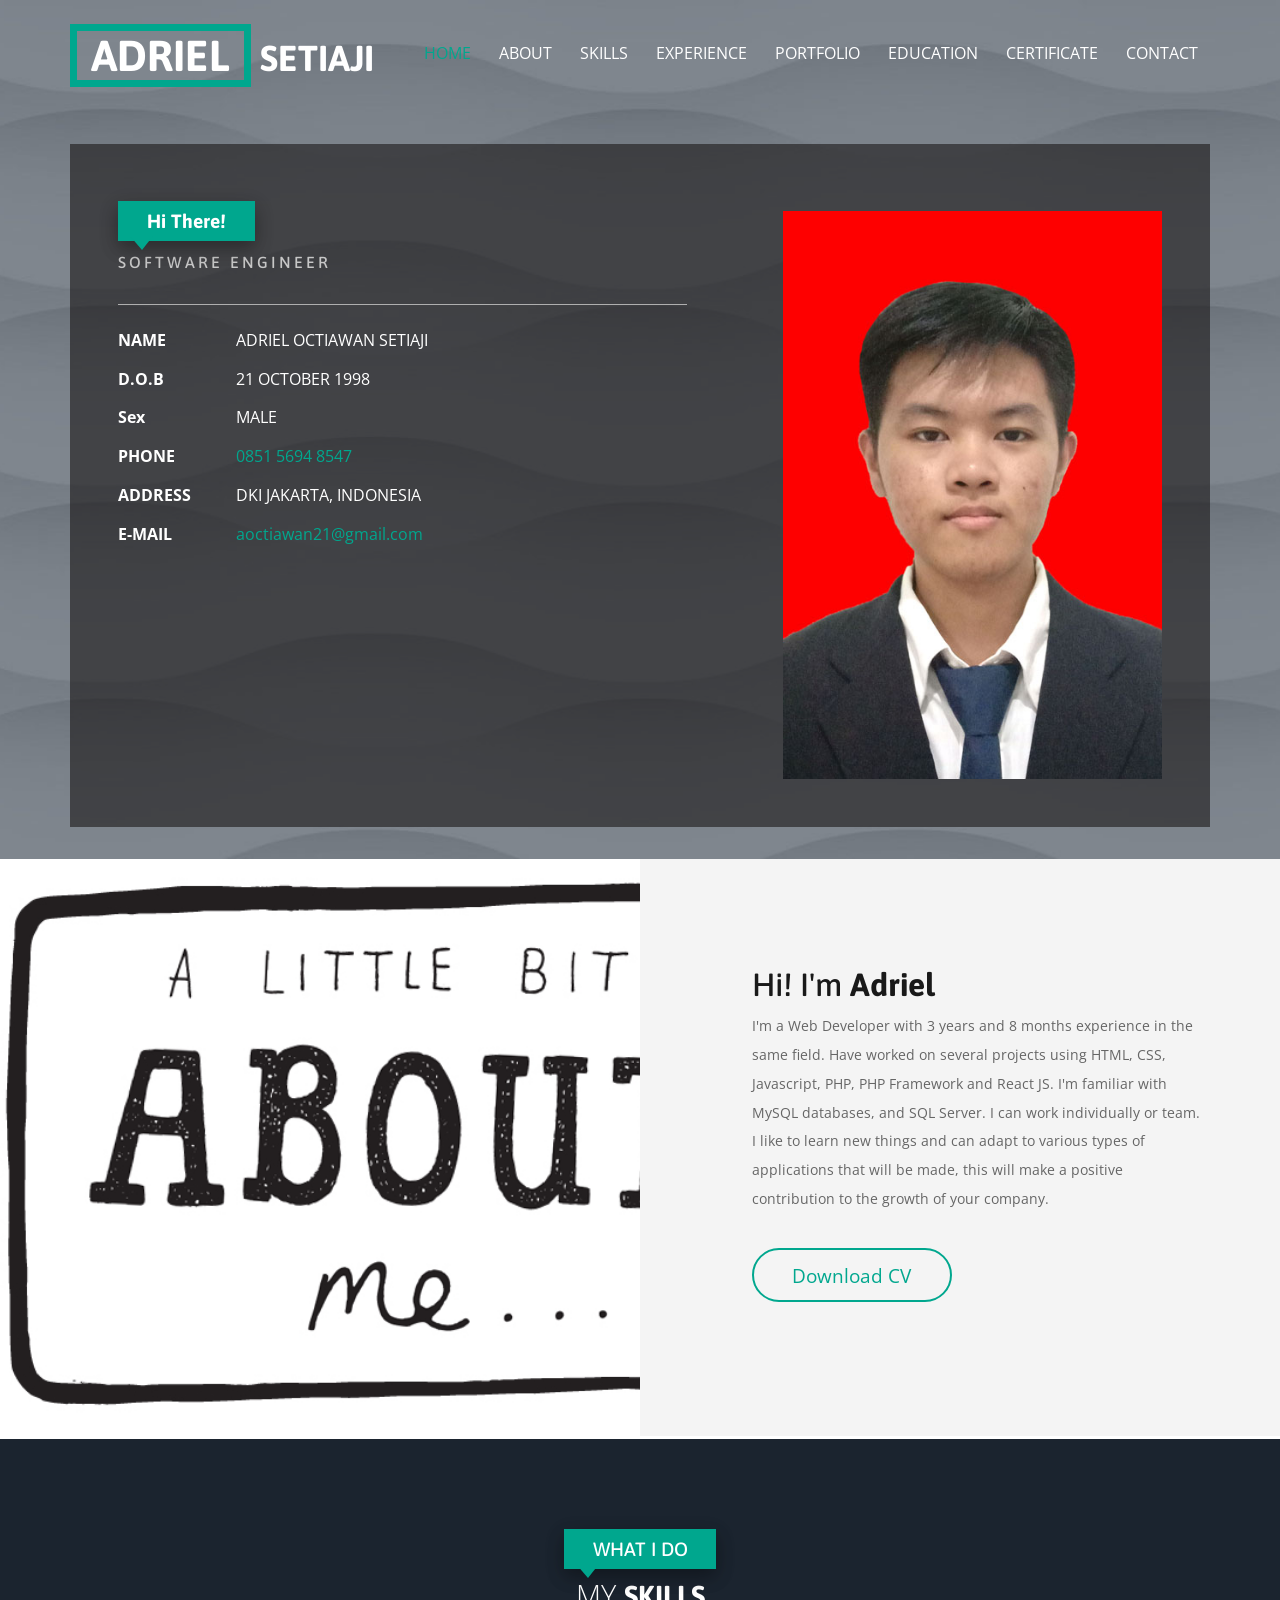
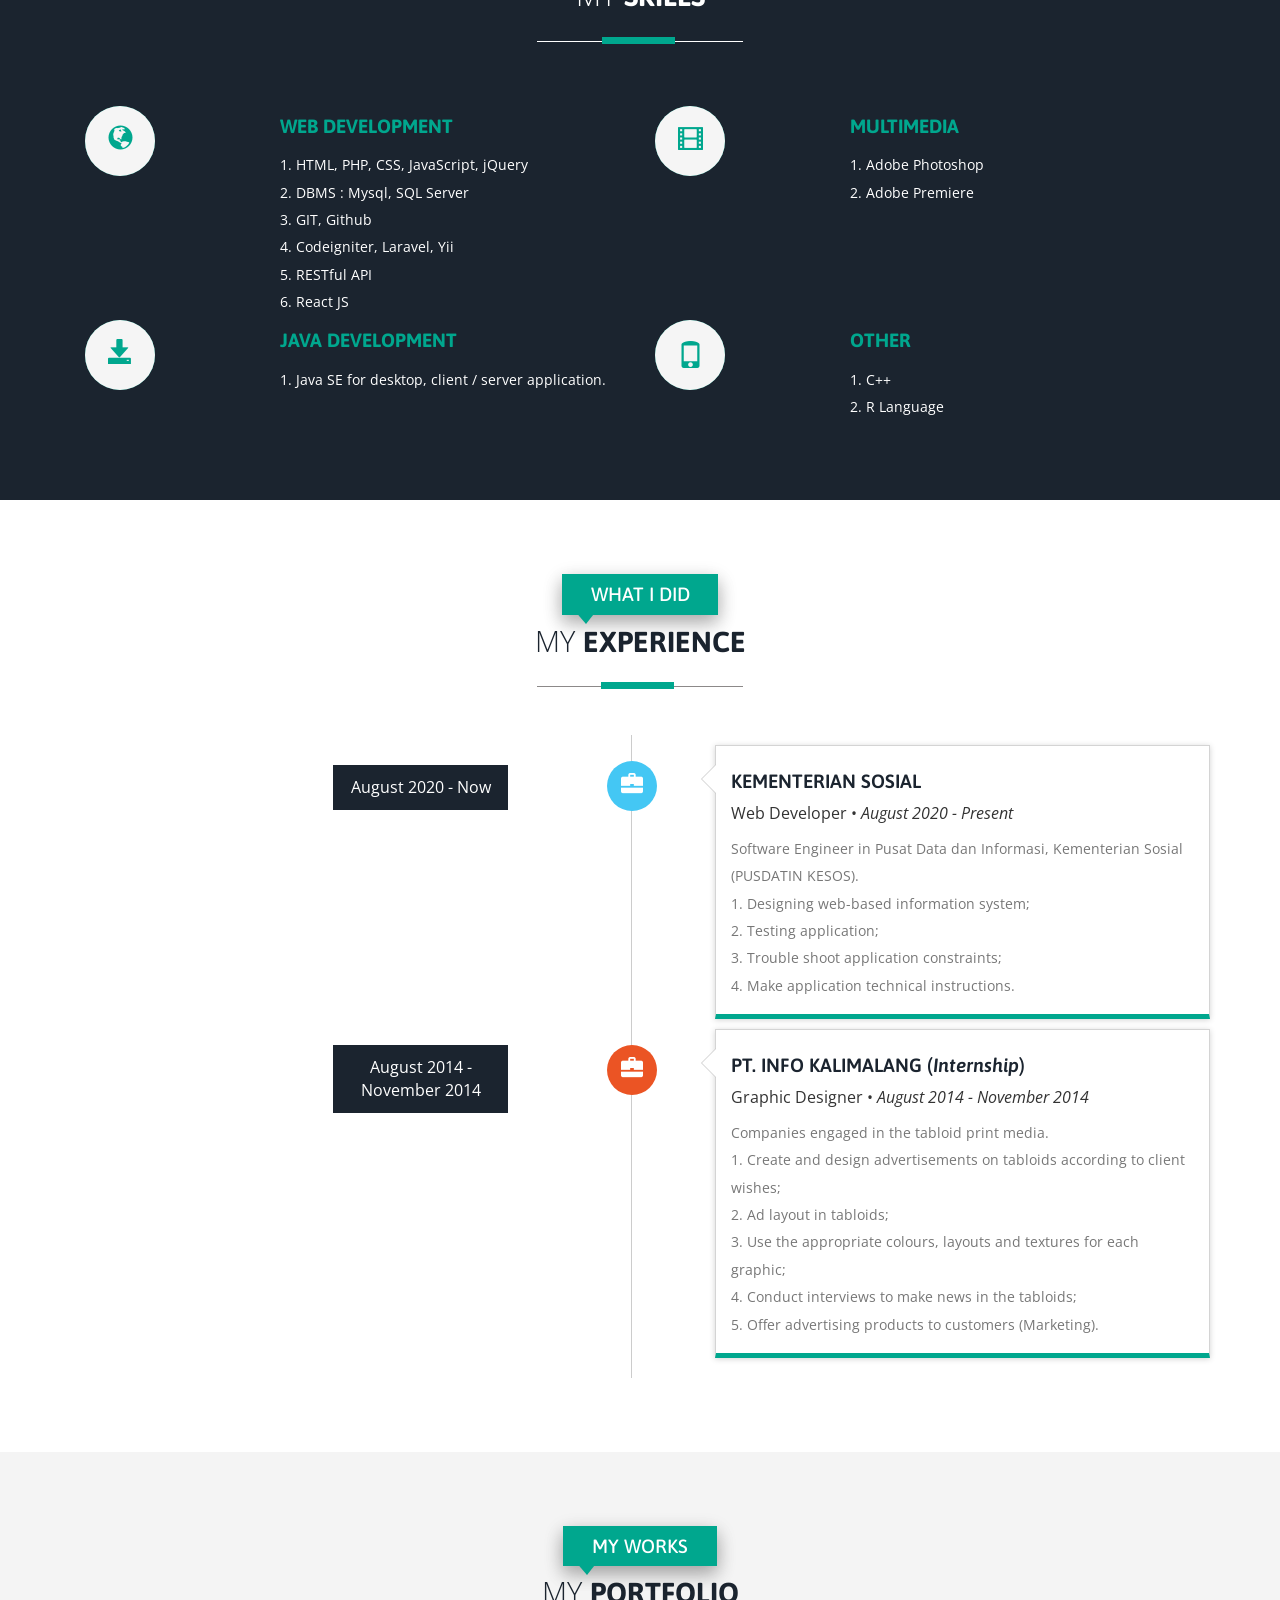
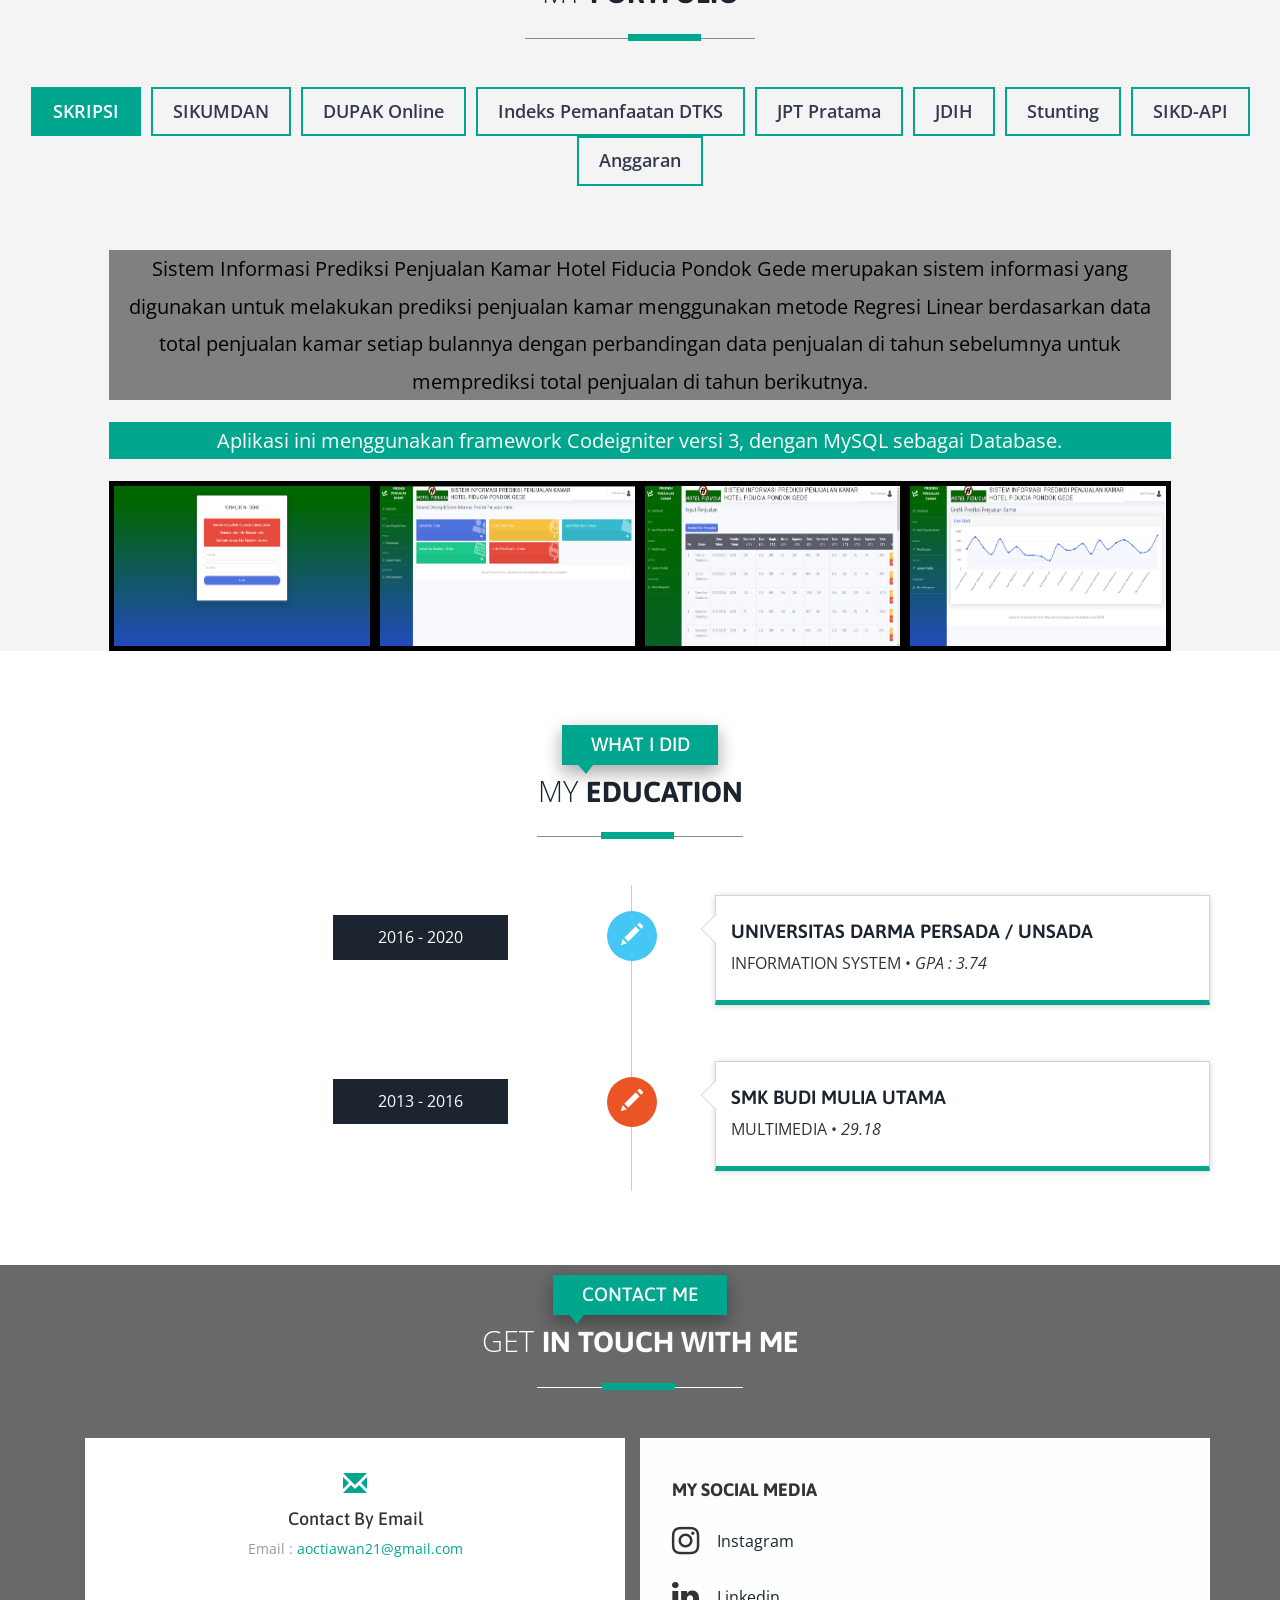
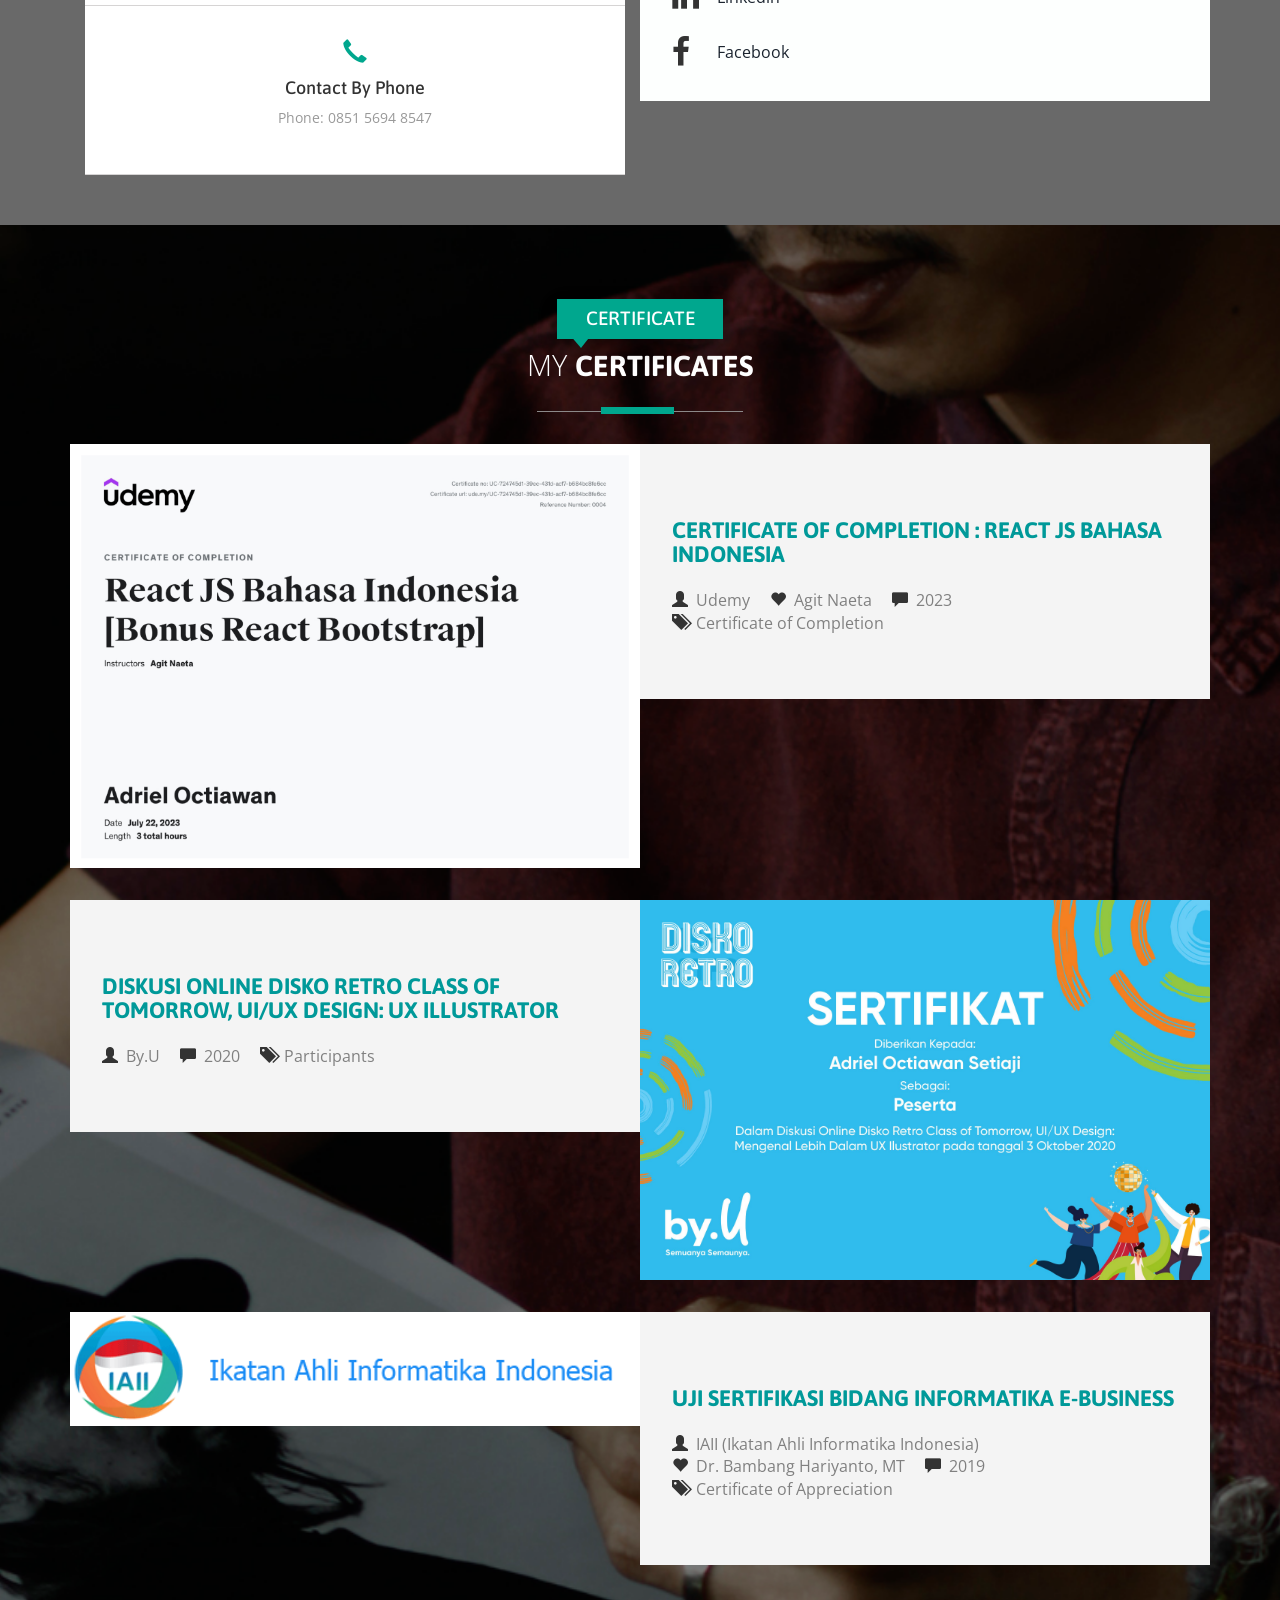
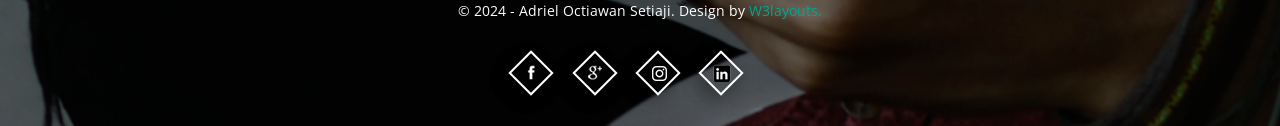
==== commit cf938c83: "update cv" ====
--- a/index.html
+++ b/index.html
@@ -59,7 +59,7 @@
 			<div class="banner-info">
 				<div class="col-md-7 header-right">
 					<h1>Hi There!</h1>
-					<h6>WEB PROGRAMMER</h6>
+					<h6>SOFTWARE ENGINEER</h6>
 					<ul class="address">				
 						<li>
 							<ul class="address-text">
@@ -82,19 +82,19 @@
 						<li>
 							<ul class="address-text">
 								<li><b>PHONE </b></li>
-								<li><a href="https://wa.me/6285156948547" target="_blank">0851 5694 8547</a></li>
+								<li><a style="color:#00a78e" href="https://wa.me/6285156948547" target="_blank">0851 5694 8547</a></li>
 							</ul>
 						</li>
 						<li>
 							<ul class="address-text">
 								<li><b>ADDRESS </b></li>
-								<li>PULOGEBANG, CAKUNG. DKI JAKARTA, 13950.</li>
+								<li>DKI JAKARTA, INDONESIA</li>
 							</ul>
 						</li>
 						<li>
 							<ul class="address-text">
 								<li><b>E-MAIL </b></li>
-								<li><a href="mailto:aoctiawan21@gmail.com"> aoctiawan21@gmail.com</a></li>
+								<li><a style="color:#00a78e" href="mailto:aoctiawan21@gmail.com"> aoctiawan21@gmail.com</a></li>
 							</ul>
 						</li>
 					</ul>
@@ -114,7 +114,7 @@
 				<div class="item">
 					<div class="about-left-grid">
 						<h2>Hi! I'm <span>Adriel</span></h2>
-						<p>I'm a <span>Web Developer</span> with 33 months experience in the same field. Have worked on several projects using HTML, CSS, Javascript, PHP, PHP Framework and React JS. I'm familiar with MySQL databases, and SQL Server. I can work individually or team. I like to learn new things and can adapt to various types of applications that will be made, this will make a positive contribution to the growth of your company.</p>
+						<p>I'm a <span>Web Developer</span> with 3 years and 8 months experience in the same field. Have worked on several projects using HTML, CSS, Javascript, PHP, PHP Framework and React JS. I'm familiar with MySQL databases, and SQL Server. I can work individually or team. I like to learn new things and can adapt to various types of applications that will be made, this will make a positive contribution to the growth of your company.</p>
 						<ul>
 							<li><a class="" href="asset/cv/file.pdf" target="__blank">Download CV</a></li>
 						</ul>
@@ -237,7 +237,7 @@
 								<p class="info">Web Developer <span>&bull;</span> <em class="date">August 2020 - Present</em></p>
 							</div>
 							<div class="timeline-body">
-								<p>Web Programmer in Pusat Data dan Informasi, Kementerian Sosial (PUSDATIN KESOS).<br>1. Designing web-based information system; <br> 2. Testing application; <br> 3. Trouble shoot application constraints; <br> 4. Make application technical instructions.</p>
+								<p>Software Engineer in Pusat Data dan Informasi, Kementerian Sosial (PUSDATIN KESOS).<br>1. Designing web-based information system; <br> 2. Testing application; <br> 3. Trouble shoot application constraints; <br> 4. Make application technical instructions.</p>
 							</div>
 							</div>
 						</li>
@@ -632,7 +632,7 @@
 							<i class="fa fa-2x fa-instagram"></i><br>
 						</div>
 						<div class="col-md-11" style="margin-top:1%;">
-							<a href="https://www.instagram.com/adriel.dev" target="_blank">Instagram</a><br>
+							<a href="https://www.instagram.com/liauw.adriel" target="_blank">Instagram</a><br>
 						</div>
 					</div><br>
 					<div class="row">
@@ -648,7 +648,7 @@
 							<i class="fa fa-2x fa-facebook"></i>
 						</div>
 						<div class="col-md-11" style="margin-top:1%;">
-							<a href="https://www.facebook.com/aoctiawan" target="_blank">Facebook</a>
+							<a href="https://www.facebook.com/liauw.adriel" target="_blank">Facebook</a>
 						</div>
 					</div>
 				</div>
@@ -667,15 +667,16 @@
 			</div>
 			<div class="news-grid w3l-agile">
 				<div class="col-md-6 news-img">
-					<img src="asset/sertifikat/sertifikat-2.png" alt=" " class="img-responsive">
+					<img src="asset/sertifikat/sertifikat-3.jpg" alt=" " class="img-responsive">
 				</div>
 				<div class="col-md-6 news-text">
-					<h3> <font color="#009999">UJI SERTIFIKASI BIDANG INFORMATIKA E-BUSINESS</font></h3>
+					<h3> <font color="#009999">Certificate of Completion : React JS Bahasa Indonesia</font></h3>
 					<ul class="news">
-						<li><i class="glyphicon glyphicon-user"></i> <font color="grey">IAII (Ikatan Ahli Informatika Indonesia)</font></li>
-						<li><i class="glyphicon glyphicon-heart"></i> <font color="grey">Dr. Bambang Hariyanto, MT</font></li>
-						<li><i class="glyphicon glyphicon-comment"></i> <font color="grey">2019</font></li>
-						<li><i class="glyphicon glyphicon-tags"></i> <font color="grey">Certificate of Appreciation</font></li>
+						
+						<li><i class="glyphicon glyphicon-user"></i> <font color="grey">Udemy</ont></li>
+						<li><i class="glyphicon glyphicon-heart"></i> <font color="grey">Agit Naeta</font></li>
+						<li><i class="glyphicon glyphicon-comment"></i> <font color="grey">2023</font></li>
+						<li><i class="glyphicon glyphicon-tags"></i> <font color="grey">Certificate of Completion</font></li>
 					</ul>
 				</div>
 				<div class="clearfix"></div>
@@ -696,13 +697,28 @@
 				</div>
 				<div class="clearfix"></div>
 			</div>
+			<div class="news-grid w3l-agile">
+				<div class="col-md-6 news-img">
+					<img src="asset/sertifikat/sertifikat-2.png" alt=" " class="img-responsive">
+				</div>
+				<div class="col-md-6 news-text">
+					<h3> <font color="#009999">UJI SERTIFIKASI BIDANG INFORMATIKA E-BUSINESS</font></h3>
+					<ul class="news">
+						<li><i class="glyphicon glyphicon-user"></i> <font color="grey">IAII (Ikatan Ahli Informatika Indonesia)</font></li>
+						<li><i class="glyphicon glyphicon-heart"></i> <font color="grey">Dr. Bambang Hariyanto, MT</font></li>
+						<li><i class="glyphicon glyphicon-comment"></i> <font color="grey">2019</font></li>
+						<li><i class="glyphicon glyphicon-tags"></i> <font color="grey">Certificate of Appreciation</font></li>
+					</ul>
+				</div>
+				<div class="clearfix"></div>
+			</div>
 			<div class="copy_right text-center">
-				<p>&copy; 2022 - Adriel Octiawan Setiaji. Design by <a href="http://w3layouts.com/"
+				<p>&copy; 2024 - Adriel Octiawan Setiaji. Design by <a href="http://w3layouts.com/"
 						target="_blank">W3layouts.</a></p>
 				<ul class="social-icons two">
-					<li><a href="https://www.facebook.com/aoctiawan" target="_blank" class="fb"> </a></li>
+					<li><a href="https://www.facebook.com/liauw.adriel" target="_blank" class="fb"> </a></li>
 					<li><a href="mailto:aoctiawan21@gmail.com" class="in"></a></li>
-					<li><a href="https://www.instagram.com/adriel.dev" target="_blank"> </a></li>
+					<li><a href="https://www.instagram.com/liauw.adriel" target="_blank"> </a></li>
 					<li><a href="https://www.linkedin.com/in/adriel-setiaji-b94948161/" target="_blank" class="dott"> </a></li>
 				</ul>
 			</div>
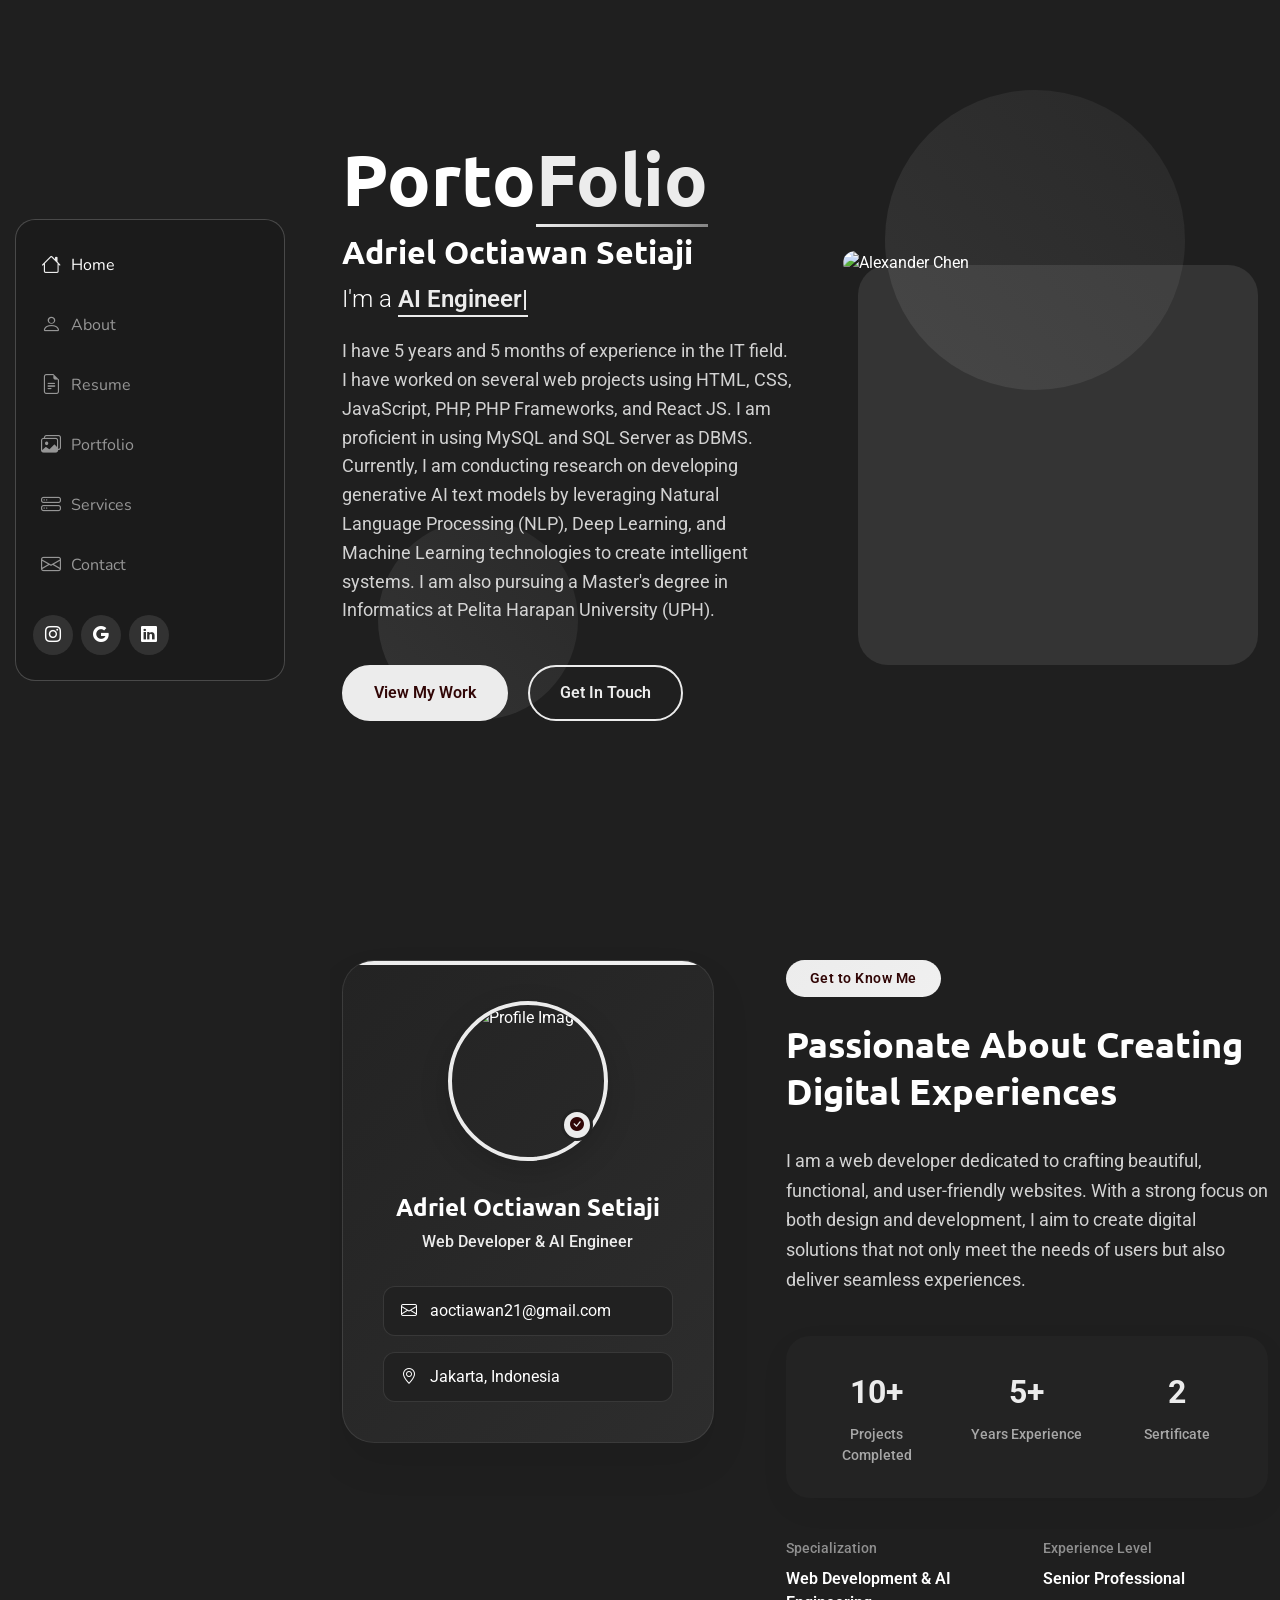
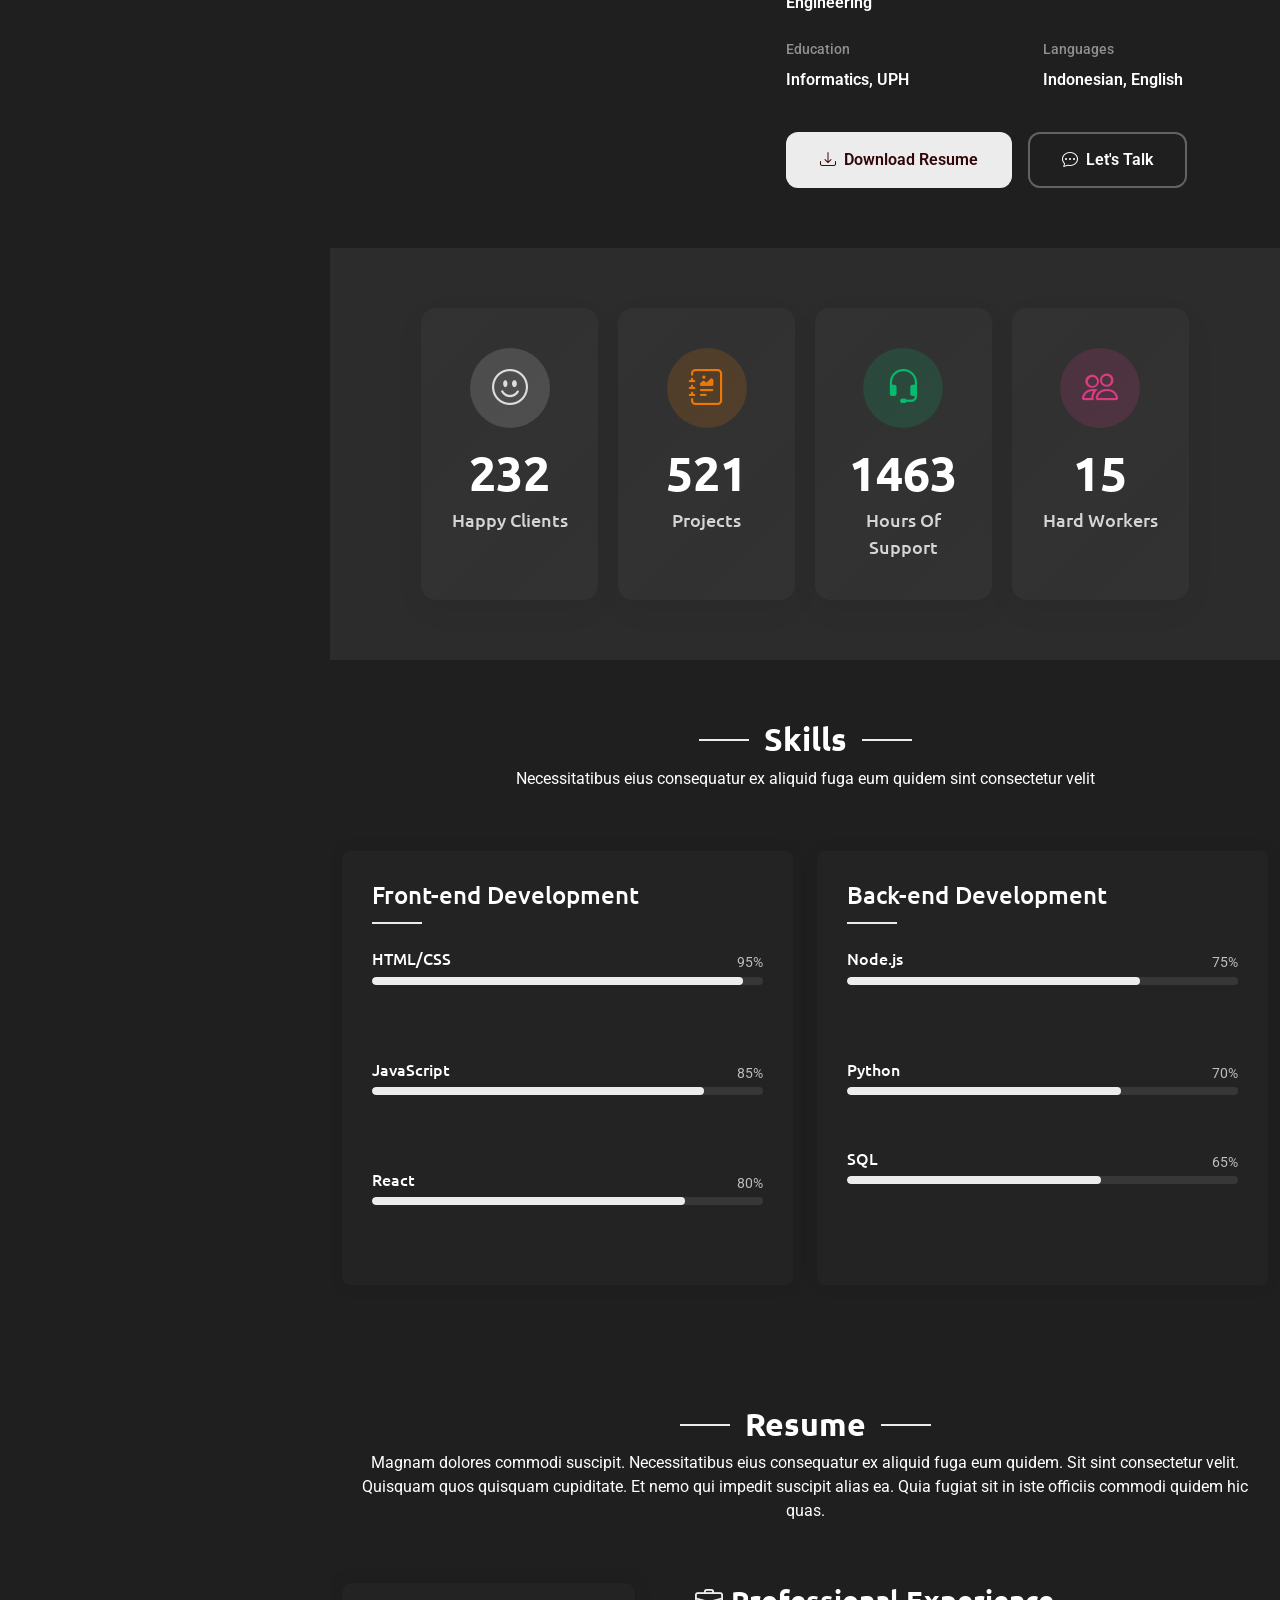
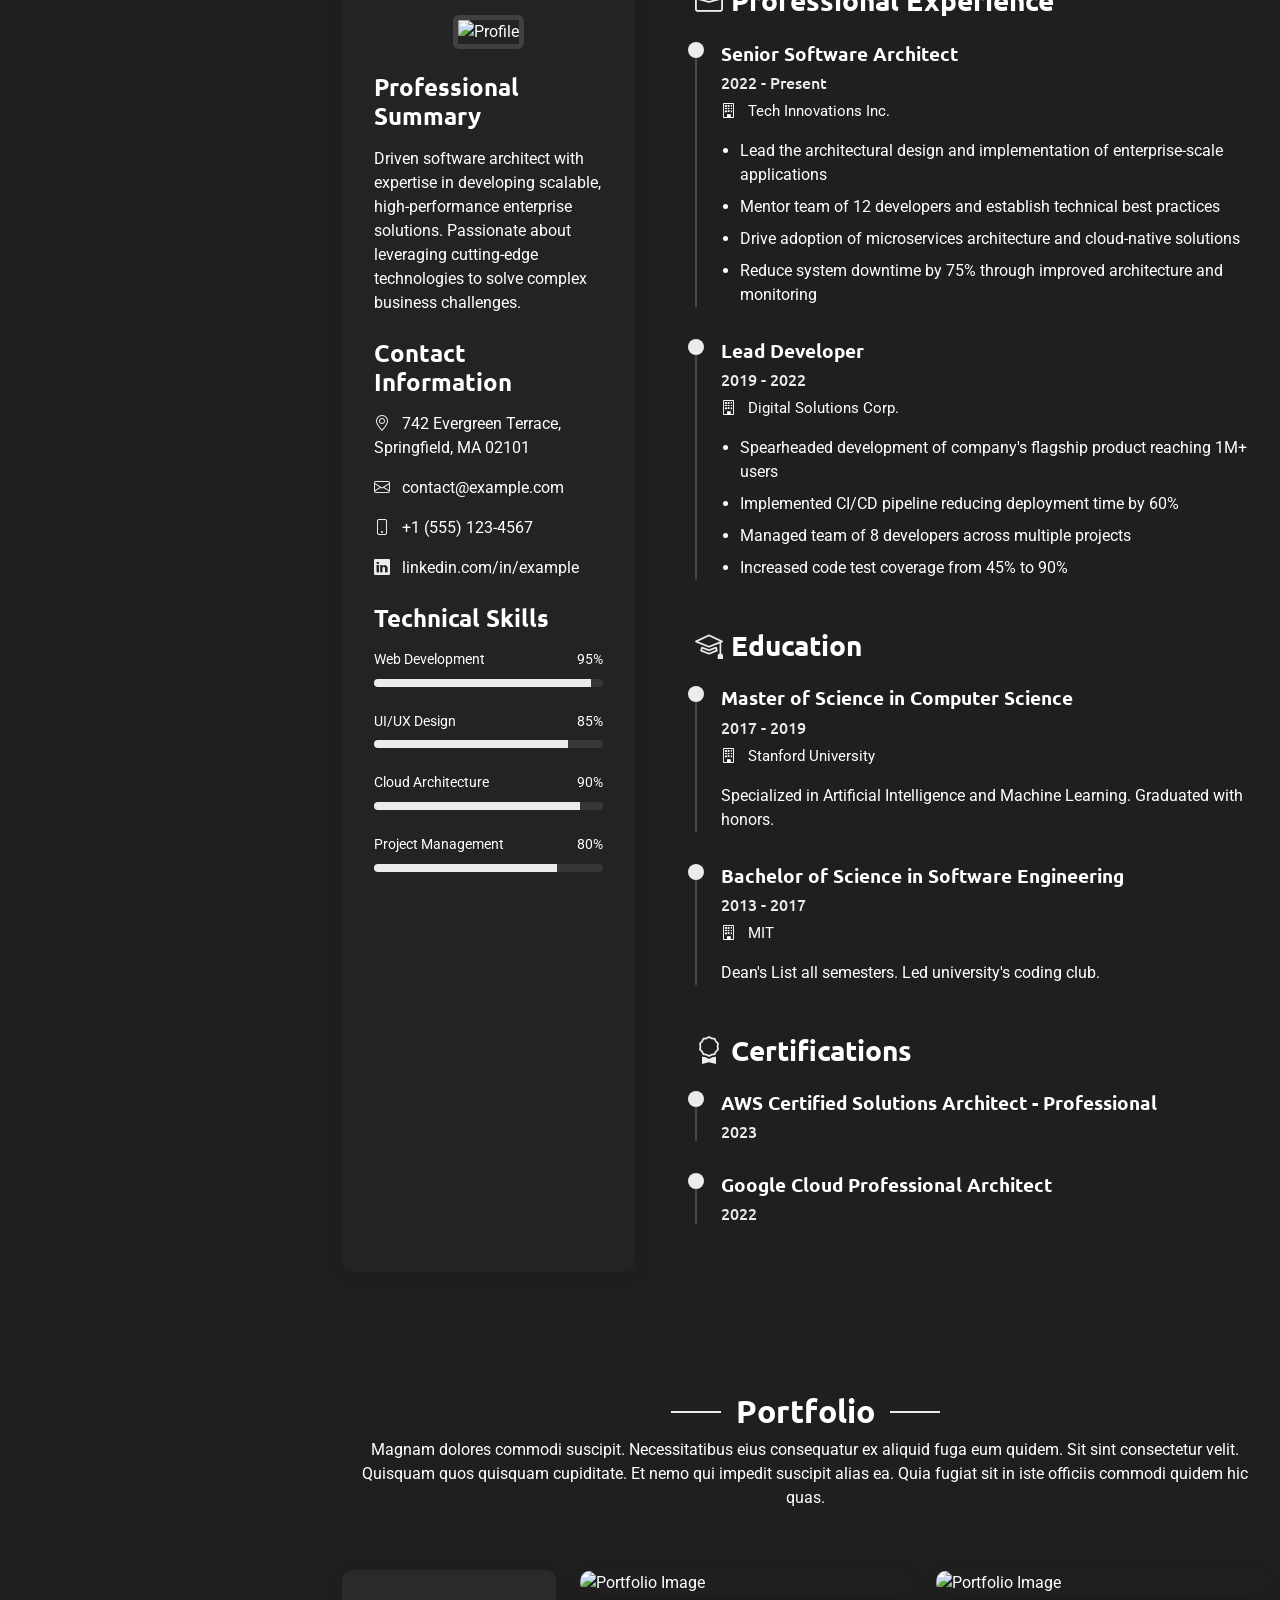
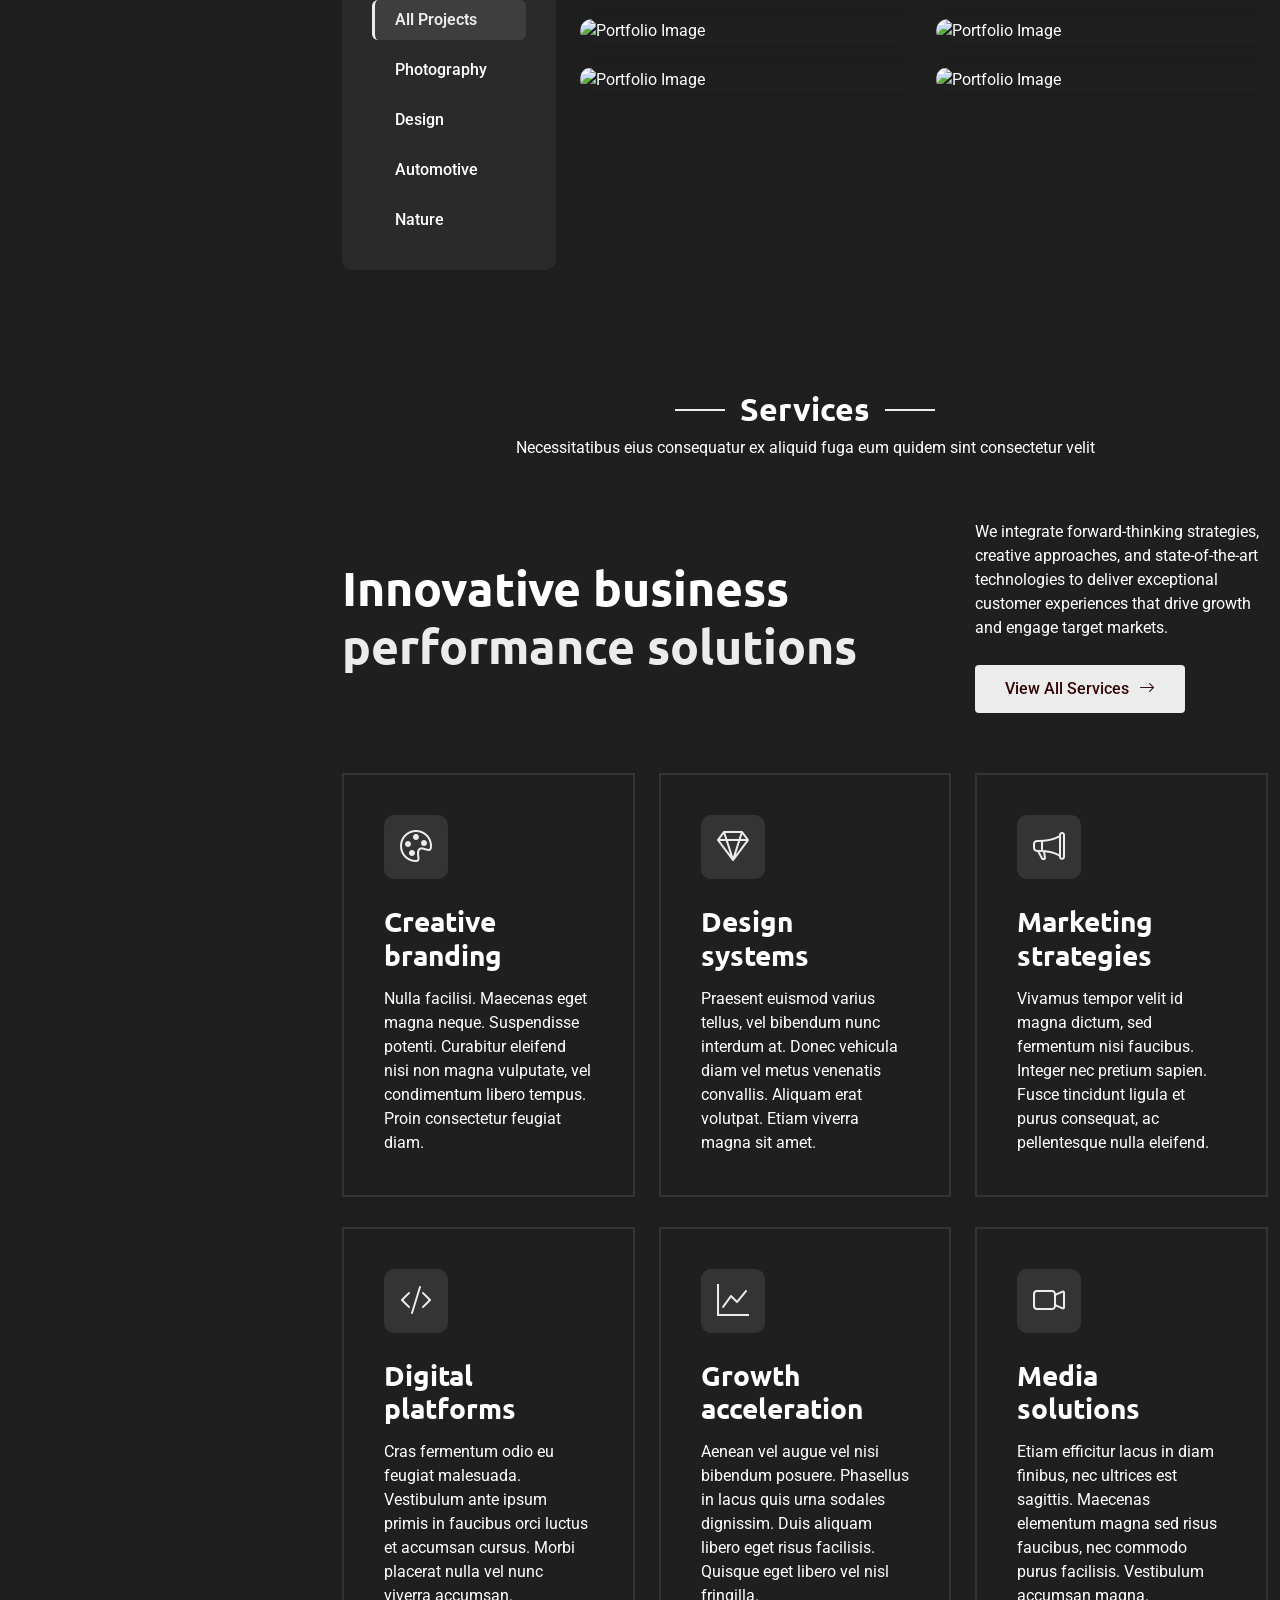
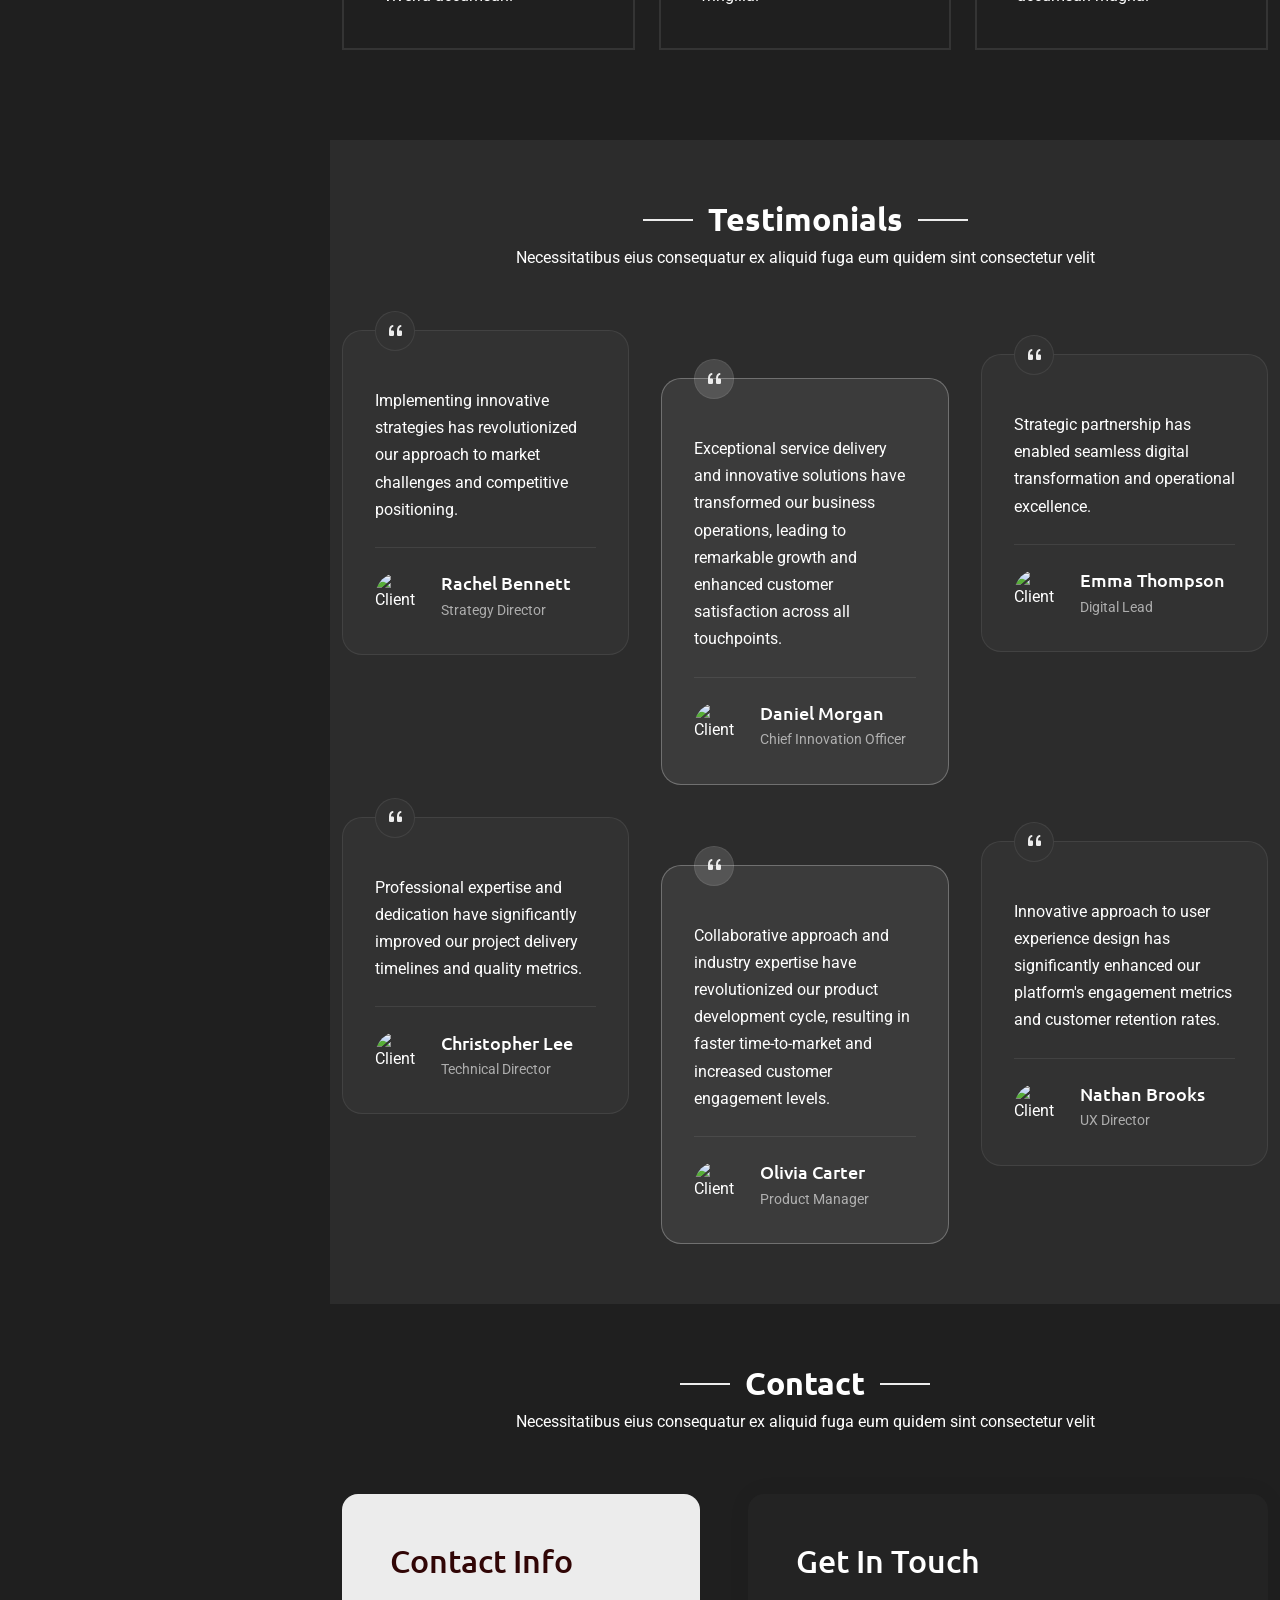
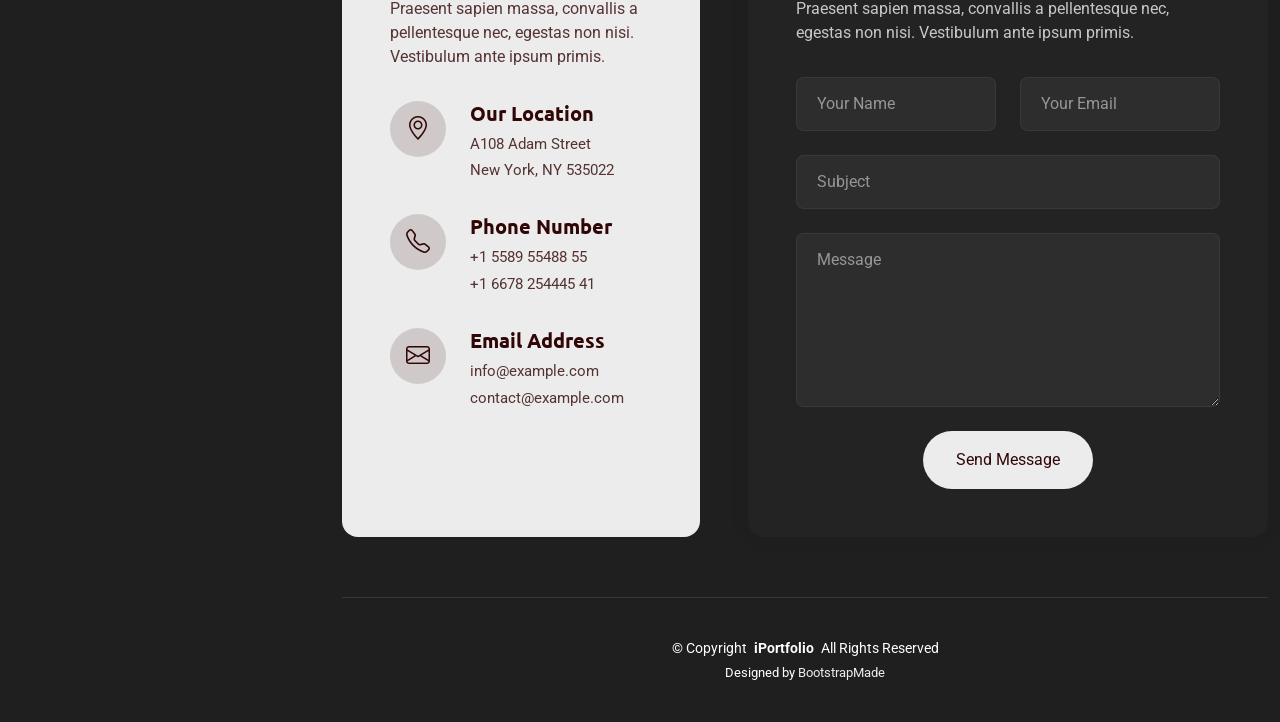
==== commit 98045941: "first commit" ====
--- a/index.html
+++ b/index.html
@@ -1,1318 +1,1042 @@
-<!DOCTYPE HTML>
-<html>
+<!DOCTYPE html>
+<html lang="en">
+
 <head>
-<title>Portfolio - Adriel Octiawan Setiaji</title>
-	<link href="css/bootstrap.css" rel='stylesheet' type='text/css' />
-	<script src="js/jquery.min.js"></script>
-	<link href="css/style.css" rel='stylesheet' type='text/css' />
-	<meta name="viewport" content="width=device-width, initial-scale=1">
-	<meta http-equiv="Content-Type" content="text/html; charset=utf-8" />
-	<meta name="keywords" content="Preface Responsive web template, Bootstrap Web Templates, Flat Web Templates, Android Compatible web template, 
-	Smartphone Compatible web template, free webdesigns for Nokia, Samsung, LG, Sony Ericsson, Motorola web design" />
-	<link href='//fonts.googleapis.com/css?family=Asap:400,700,400italic' rel='stylesheet' type='text/css'>
-	<link href='//fonts.googleapis.com/css?family=Open+Sans:400,300,600' rel='stylesheet' type='text/css'>
-	<link rel="stylesheet" href="https://cdnjs.cloudflare.com/ajax/libs/font-awesome/4.7.0/css/font-awesome.min.css">
-	<script type="text/javascript" src="js/move-top.js"></script>
-	<script type="text/javascript" src="js/easing.js"></script>
-		<script type="text/javascript">
-			jQuery(document).ready(function($) {
-				$(".scroll").click(function(event){		
-					event.preventDefault();
-					$('html,body').animate({scrollTop:$(this.hash).offset().top},1000);
-				});
-			});
-	</script>
+  <meta charset="utf-8">
+  <meta content="width=device-width, initial-scale=1.0" name="viewport">
+  <title>Portfolio - Adriel Octiawan Setiaji</title>
+  <meta name="description" content="">
+  <meta name="keywords" content="">
+
+  <!-- Favicons -->
+  <link href="assets/img/favicon.png" rel="icon">
+  <link href="assets/img/apple-touch-icon.png" rel="apple-touch-icon">
+
+  <!-- Fonts -->
+  <link href="https://fonts.googleapis.com" rel="preconnect">
+  <link href="https://fonts.gstatic.com" rel="preconnect" crossorigin>
+  <link href="https://fonts.googleapis.com/css2?family=Roboto:ital,wght@0,100;0,300;0,400;0,500;0,700;0,900;1,100;1,300;1,400;1,500;1,700;1,900&family=Ubuntu:ital,wght@0,300;0,400;0,500;0,700;1,300;1,400;1,500;1,700&family=Nunito:ital,wght@0,200;0,300;0,400;0,500;0,600;0,700;0,800;0,900;1,200;1,300;1,400;1,500;1,600;1,700;1,800;1,900&display=swap" rel="stylesheet">
+
+  <!-- Vendor CSS Files -->
+  <link href="assets/vendor/bootstrap/css/bootstrap.min.css" rel="stylesheet">
+  <link href="assets/vendor/bootstrap-icons/bootstrap-icons.css" rel="stylesheet">
+  <link href="assets/vendor/aos/aos.css" rel="stylesheet">
+  <link href="assets/vendor/glightbox/css/glightbox.min.css" rel="stylesheet">
+  <link href="assets/vendor/swiper/swiper-bundle.min.css" rel="stylesheet">
+
+  <!-- Main CSS File -->
+  <link href="assets/css/main.css" rel="stylesheet">
+
+  <!-- =======================================================
+  * Template Name: SnapFolio
+  * Template URL: https://bootstrapmade.com/snapfolio-bootstrap-portfolio-template/
+  * Updated: Jul 21 2025 with Bootstrap v5.3.7
+  * Author: BootstrapMade.com
+  * License: https://bootstrapmade.com/license/
+  ======================================================== -->
 </head>
-	<body>
-		<div id="home" class="header">
-			<div class="container">
-				<div class="top-header">
-					<div class="top-nav">
-					<div class="navigation">
-					<div class="logo">
-						<h1><a href="index.html"><span>ADRIEL</span> SETIAJI  </a></h1>
-					</div>
-					<div class="navigation-right">
-						<span class="menu"><img src="images/menu.png" alt=" " /></span>
-						<nav class="link-effect-3" id="link-effect-3">
-							<ul class="nav1 nav nav-wil">
-								<li class="active"><a data-hover="Home" href="index.html">Home</a></li>
-								<li><a class="scroll" data-hover="About" href="#about">About</a></li>
-								<li><a class="scroll" data-hover="SkillS" href="#services" >Skills</a></li>
-								<li><a class="scroll" data-hover="Experience" href="#work">Experience</a></li>
-								<li><a class="scroll" data-hover="Portfolio" href="#port">Portfolio</a></li>
-								<li><a class="scroll" data-hover="Education" href="#education">Education</a></li>
-								<li><a class="scroll" data-hover="Certificate" href="#certificates">Certificate</a></li>
-								<li><a class="scroll" data-hover="Contact" href="#contact">Contact</a></li>
-							</ul>
-						</nav>
-						<script>
-							$( "span.menu" ).click(function() {
-								$( "ul.nav1" ).slideToggle( 300, function() {
-								});
-							});
-						</script>
-					</div>
-					<div class="clearfix"></div>
-				</div>
-			</div>
-			<div class="banner-info">
-				<div class="col-md-7 header-right">
-					<h1>Hi There!</h1>
-					<h6>SOFTWARE ENGINEER</h6>
-					<ul class="address">				
-						<li>
-							<ul class="address-text">
-								<li><b>NAME</b></li>
-								<li>ADRIEL OCTIAWAN SETIAJI</li>
-							</ul>
-						</li>
-						<li>
-							<ul class="address-text">
-								<li><b>D.O.B</b></li>
-								<li>21 OCTOBER 1998</li>
-							</ul>
-						</li>
-						<li>
-							<ul class="address-text">
-								<li><b>Sex </b></li>
-								<li>MALE</li>
-							</ul>
-						</li>
-						<li>
-							<ul class="address-text">
-								<li><b>PHONE </b></li>
-								<li><a style="color:#00a78e" href="https://wa.me/6285156948547" target="_blank">0851 5694 8547</a></li>
-							</ul>
-						</li>
-						<li>
-							<ul class="address-text">
-								<li><b>ADDRESS </b></li>
-								<li>DKI JAKARTA, INDONESIA</li>
-							</ul>
-						</li>
-						<li>
-							<ul class="address-text">
-								<li><b>E-MAIL </b></li>
-								<li><a style="color:#00a78e" href="mailto:aoctiawan21@gmail.com"> aoctiawan21@gmail.com</a></li>
-							</ul>
-						</li>
-					</ul>
-				</div>
-				<div class="col-md-5 header-left">
-					<img src="asset/cv/foto.jpg" alt="">
-				</div>
-				<div class="clearfix"> </div>
-						
-		      </div>
-			</div>
-		</div>
-	</div>
-	<div id="about" class="about">
-		<div class="col-md-6 about-left">
-			<div id="owl-demo1" class="owl-carousel owl-carousel2">
-				<div class="item">
-					<div class="about-left-grid">
-						<h2>Hi! I'm <span>Adriel</span></h2>
-						<p>I'm a <span>Web Developer</span> with 3 years and 8 months experience in the same field. Have worked on several projects using HTML, CSS, Javascript, PHP, PHP Framework and React JS. I'm familiar with MySQL databases, and SQL Server. I can work individually or team. I like to learn new things and can adapt to various types of applications that will be made, this will make a positive contribution to the growth of your company.</p>
-						<ul>
-							<li><a class="" href="asset/cv/file.pdf" target="__blank">Download CV</a></li>
-						</ul>
-					</div>
-				</div>
-			</div>
-		</div>
-		<div class="col-md-6 about-right"></div>
-		<div class="clearfix"> </div>
-		<link href="css/owl.carousel.css" rel="stylesheet">
-		<script src="js/owl.carousel.js"></script>
-		<script>
-			$(document).ready(function() {
-				$("#owl-demo1").owlCarousel({
-					items : 1,
-					lazyLoad : false,
-					autoPlay : true,
-					navigation : false,
-					navigationText :  false,
-					pagination : true,
-				});
-			});
-		</script>
-		<script>
-			$(document).ready(function() {
-				$("#owl-demo3").owlCarousel({
-					items : 1,
-					lazyLoad : false,
-					autoPlay : true,
-					navigation : false,
-					navigationText :  true,
-					pagination :true,
-				});
-			});
-		</script>
-	</div>
-	<div>
-		<div id="services" class="services">
-			<div class="container">
-				<div class="service-head one text-center ">
-					<h4>WHAT I DO</h4>
-					<h3>MY <span>SKILLS</span></h3>
-					<span class="border two"></span>
-				</div>
-				<div class="wthree_about_right_grids w3l-agile">
-					<div class="col-md-6 wthree_about_right_grid">
-						<div class="col-xs-4 wthree_about_right_grid_left">
-							<div class="hvr-rectangle-in">
-								<i class="glyphicon glyphicon-globe" style="font-size:25px;"></i>
-							</div>
-						</div>
-						<div class="col-xs-8 wthree_about_right_grid_right">
-							<h4>WEB DEVELOPMENT</h4>
-							<p><font color="white">1. HTML, PHP, CSS, JavaScript, jQuery<br> 2. DBMS : Mysql, SQL Server <br> 3. GIT, Github <br> 4. Codeigniter, Laravel, Yii <br> 5. RESTful API <br> 6. React JS</font></p>
-						</div>
-						<div class="clearfix"> </div>
-					</div>
-					<div class="col-md-6 wthree_about_right_grid">
-						<div class="col-xs-4 wthree_about_right_grid_left">
-							<div class="hvr-rectangle-in">
-								<i class="glyphicon glyphicon-film" style="font-size:25px;"></i>
-							</div>
-						</div>
-						<div class="col-xs-8 wthree_about_right_grid_right">
-							<h4>MULTIMEDIA</h4>
-							<p><font color="white">1. Adobe Photoshop <br> 2. Adobe Premiere </font><br><br><br><br></p>
-						</div>
-						<div class="clearfix"> </div>
-					</div>
-					<div class="col-md-6 wthree_about_right_grid">
-						<div class="col-xs-4 wthree_about_right_grid_left">
-							<div class="hvr-rectangle-in">
-								<i class="glyphicon glyphicon-save" style="font-size:25px;"></i>
-							</div>
-						</div>
-						<div class="col-xs-8 wthree_about_right_grid_right">
-							<h4>Java Development</h4>
-							<p><font color="white">1. Java SE for desktop, client / server application.</font></p>
-						</div>
-						<div class="clearfix"> </div>
-					</div>
-					<div class="col-md-6 wthree_about_right_grid">
-						<div class="col-xs-4 wthree_about_right_grid_left">
-							<div class="hvr-rectangle-in">
-								<i class="glyphicon glyphicon-phone"></i>
-							</div>
-						</div>
-						<div class="col-xs-8 wthree_about_right_grid_right">
-							<h4>OTHER</h4>
-							<p><font color="white">1. C++ <br> 2. R Language</font></p>
-						</div>
-						<div class="clearfix"> </div>
-					</div>
-				<div class="clearfix"> </div>
-			</div>
-		</div>
-	</div>
-	<div id="work" class="work">
-		<div class="container">
-			<div class="service-head text-center">
-				<h4>WHAT I DID</h4>
-				<h3>MY <span>EXPERIENCE</span></h3>
-				<span class="border one"></span>
-			</div>
-			<div class="time-main w3l-agile">
-				<div class="col-md-6 year-info">
-					<ul class="year">
-						<li>August 2020 - Now</li>
-						<br><br><br><br><br><br><br><br><br>
-						<li>August 2014 - <br> November 2014</li>
-						<div class="clearfix"></div>
-					</ul>
-				</div> 
-					<ul class="col-md-6 timeline">
-						<li>
-							<div class="timeline-badge info"><i class="glyphicon glyphicon-briefcase"></i></div>
-							<div class="timeline-panel">
-							<div class="timeline-heading">
-								<h4 class="timeline-title">KEMENTERIAN SOSIAL</h4>
-								<p class="info">Web Developer <span>&bull;</span> <em class="date">August 2020 - Present</em></p>
-							</div>
-							<div class="timeline-body">
-								<p>Software Engineer in Pusat Data dan Informasi, Kementerian Sosial (PUSDATIN KESOS).<br>1. Designing web-based information system; <br> 2. Testing application; <br> 3. Trouble shoot application constraints; <br> 4. Make application technical instructions.</p>
-							</div>
-							</div>
-						</li>
-						
-						<li>
-							<div class="timeline-badge primary"><i class="glyphicon glyphicon-briefcase"></i></div>
-							<div class="timeline-panel">
-							<div class="timeline-heading">
-								<h4 class="timeline-title">PT. INFO KALIMALANG (<i>Internship</i>)</h4>
-								<p class="info">Graphic Designer <span>&bull;</span> <em class="date">August 2014 - November 2014</em></p>
-							</div>
-							<div class="timeline-body">
-								<p>Companies engaged in the tabloid print media. <br> 1. Create and design advertisements on tabloids according to client wishes; <br> 2. Ad layout in tabloids; <br>3. Use the appropriate colours, layouts and textures for each graphic; <br> 4. Conduct interviews to make news in the tabloids; <br>5. Offer advertising products to customers (Marketing).</p>
-							</div>
-							</div>
-						</li>
-					</ul>
-				<div class="clearfix"></div>
-			</div>
-		</div>
-	</div>
-
-	<div class="portfolio" id="port">
-		<div class="service-head text-center">
-			<h4>MY WORKS</h4>
-			<h3>MY <span>PORTFOLIO</span></h3>
-			<span class="border"></span>
-		</div>
-		<div class="portfolio-grids">
-			<script src="js/easyResponsiveTabs.js" type="text/javascript"></script>
-			<script type="text/javascript">
-				$(document).ready(function () {
-					$('#horizontalTab').easyResponsiveTabs({
-						type: 'default', //Types: default, vertical, accordion           
-						width: 'auto', //auto or any width like 600px
-						fit: true   // 100% fit in a container
-					});
-				});
-			</script>
-			<div class="sap_tabs">
-				<div id="horizontalTab" style="display: block; width: 100%; margin: 0px;">
-					<ul class="resp-tabs-list">
-						<li class="resp-tab-item" aria-controls="skripsi" role="tab"><span>SKRIPSI</span></li> 
-						<li class="resp-tab-item" aria-controls="sikumdan" role="tab"><span>SIKUMDAN</span></li> 
-						<li class="resp-tab-item" aria-controls="dupak" role="tab"><span>DUPAK Online</span></li>
-						<li class="resp-tab-item" aria-controls="dtks" role="tab"><span>Indeks Pemanfaatan DTKS</span></li>
-						<li class="resp-tab-item" aria-controls="jptpratama" role="tab"><span>JPT Pratama</span></li>
-						<li class="resp-tab-item" aria-controls="jdih" role="tab"><span>JDIH</span></li>
-						<li class="resp-tab-item" aria-controls="stunting" role="tab"><span>Stunting</span></li>
-						<li class="resp-tab-item" aria-controls="api_sikd" role="tab"><span>SIKD-API</span></li>
-						<li class="resp-tab-item" aria-controls="anggaran" role="tab"><span>Anggaran</span></li>
-					</ul>				  	 
-					<div class="resp-tabs-container">
-						<div class="tab-1 resp-tab-content" aria-labelledby="skripsi">
-							<div class="row">
-								<div class="col-lg-1"></div>
-								<div class="col-lg-10">
-									<div class="timeline-body" style="text-align:center; font-size:22px; margin-bottom: 2%;">
-										<p style="color:black; background-color: grey;">Sistem Informasi Prediksi Penjualan Kamar Hotel Fiducia Pondok Gede<strong></strong> merupakan sistem informasi yang digunakan untuk melakukan prediksi penjualan kamar menggunakan metode Regresi Linear berdasarkan data total penjualan kamar setiap bulannya dengan perbandingan data penjualan di tahun sebelumnya untuk memprediksi total penjualan di tahun berikutnya.</p>
-									</div>
-									<div class="timeline-body" style="text-align:center; font-size:22px; margin-bottom: 2%;">
-										<p style="color:white; background-color: #00a78e;">Aplikasi ini menggunakan framework Codeigniter versi 3, dengan MySQL sebagai Database.</p>
-									</div>
-									<div class="col-lg-3 team-gd ">
-										<a href="#skripsi1" class="portfolio-link b-link-diagonal b-animate-go" data-toggle="modal"><img src="asset/si - skripsi/1.png" style="border: 5px solid black; height:170px" alt="">
-										</a>
-									</div>
-									<div class="col-lg-3 team-gd ">
-										<a href="#skripsi2" class="portfolio-link b-link-diagonal b-animate-go" data-toggle="modal"><img src="asset/si - skripsi/2.png" style="border: 5px solid black; height:170px" alt="">
-										</a>
-									</div>
-									<div class="col-lg-3 team-gd ">
-										<a href="#skripsi3" class="portfolio-link b-link-diagonal b-animate-go" data-toggle="modal"><img src="asset/si - skripsi/3.png" style="border: 5px solid black; height:170px" alt="">
-										</a>
-									</div>
-									<div class="col-lg-3 team-gd ">
-										<a href="#skripsi4" class="portfolio-link b-link-diagonal b-animate-go" data-toggle="modal"><img src="asset/si - skripsi/4.png" style="border: 5px solid black; height:170px" alt="">
-										</a>
-									</div>
-									<div class="clearfix"></div>
-								</div>
-								<div class="col-lg-1"></div>
-							</div>
-						</div>
-						<div class="tab-1 resp-tab-content" aria-labelledby="sikumdan">
-							<div class="row">
-								<div class="col-lg-1"></div>
-								<div class="col-lg-10">
-									<div class="timeline-body" style="text-align:center; font-size:22px; margin-bottom: 2%;">
-										<p style="color:black; background-color: grey;"><strong>Sistem Informasi Hukum dan Perundang-undangan yang dimiliki oleh Biro Hukum Kementerian Sosial.</strong><br>Sistem informasi ini digunakan untuk melacak naskah hukum yang sudah diajukan oleh satuan kerja lain dalam lingkungan Kementerian Sosial, kemudian Biro Hukum melakukan <i>updating</i> status naskah tersebut sudah sampai di status apa.</p>
-									</div>
-									<div class="timeline-body" style="text-align:center; font-size:22px; margin-bottom: 2%;">
-										<p style="color:white; background-color: #00a78e;">Aplikasi ini menggunakan framework Laravel versi 7 (yang kemudian di <i>upgrade</i> ke versi 9), dengan MySQL sebagai Database.</p>
-									</div>
-									<div class="col-md-3 team-gd ">
-										<div class="thumb">
-											<a href="#sikumdan1" class="portfolio-link b-link-diagonal b-animate-go" data-toggle="modal"><img src="asset/si - sikumdan/1.png" style="border: 5px solid black; height:170px" alt="">
-											</a>
-										</div>
-									</div>
-									<div class="col-md-3 team-gd  ">
-										<div class="thumb">
-											<a href="#sikumdan4" class="portfolio-link b-link-diagonal b-animate-go" data-toggle="modal"><img src="asset/si - sikumdan/4.png" style="border: 5px solid black; height:170px" alt="">
-											</a>
-										</div>
-									</div>
-									<div class="col-md-3 team-gd ">
-										<a href="#sikumdan3" class="portfolio-link b-link-diagonal b-animate-go" data-toggle="modal"><img src="asset/si - sikumdan/3.png" style="border: 5px solid black; height:170px" alt="">
-										</a>
-									</div>
-									<div class="col-md-3 team-gd yes_marg ">
-										<a href="#sikumdan5" class="portfolio-link b-link-diagonal b-animate-go" data-toggle="modal"><img src="asset/si - sikumdan/5.png" style="border: 5px solid black; height:170px" alt="">
-										</a>
-									</div>
-									<div class="clearfix"></div>
-								</div>
-								<div class="col-lg-1"></div>
-							</div>
-						</div>
-						<div class="tab-1 resp-tab-content" aria-labelledby="dupak">
-							<div class="row">
-								<div class="col-lg-1"></div>
-								<div class="col-lg-10">
-									<div class="timeline-body" style="text-align:center; font-size:22px; margin-bottom: 2%;">
-										<p style="color:black; background-color: grey;"><strong>Daftar Usulan Pengajuan Angka Kredit (DUPAK) yang berbasis online.</strong><br>Sistem informasi ini digunakan untuk mengusulkan angka kredit yang dilakukan oleh perorangan pejabat fungsional. <br> DUPAK berisi rincian butir kegiatan dengan mencantumkan nilai/angka kredit yang diperoleh dalam kurun waktu tertentu sebagai bahan penilaian dalam kenaikan jabatan/golongan PNS.</p>
-									</div>
-									<div class="timeline-body" style="text-align:center; font-size:22px; margin-bottom: 2%;">
-										<p style="color:white; background-color: #00a78e;">Aplikasi ini menggunakan framework Codeigniter versi 2 dan di <i>upgrade</i> ke versi 3, dengan MySQL sebagai Database.</p>
-									</div>
-									<div class="col-md-3 team-gd ">
-										<a href="#dupak1" class="portfolio-link b-link-diagonal b-animate-go" data-toggle="modal"><img src="asset/si - dupak/1.png" style="border: 5px solid black; height:170px" alt="">
-										</a>
-									</div>
-									<div class="col-md-3 team-gd ">
-										<a href="#dupak2" class="portfolio-link b-link-diagonal b-animate-go" data-toggle="modal"><img src="asset/si - dupak/2.png" style="border: 5px solid black; height:170px" alt="">
-										</a>
-									</div>
-									<div class="col-md-3 team-gd">
-										<a href="#dupak3" class="portfolio-link b-link-diagonal b-animate-go" data-toggle="modal"><img src="asset/si - dupak/3.png" style="border: 5px solid black; height:170px" alt="">
-										</a>
-									</div>
-									<div class="col-md-3 team-gd">
-										<a href="#dupak4" class="portfolio-link b-link-diagonal b-animate-go" data-toggle="modal"><img src="asset/si - dupak/4.png" style="border: 5px solid black; height:170px" alt="">
-										</a>
-									</div>
-									<div class="clearfix"></div>
-								</div>
-								<div class="col-lg-1"></div>
-							</div>
-						</div>
-						<div class="tab-1 resp-tab-content" aria-labelledby="dtks">
-							<div class="row">
-								<div class="col-lg-1"></div>
-								<div class="col-lg-10">
-									<div class="timeline-body" style="text-align:center; font-size:22px; margin-bottom: 2%;">
-										<p style="color:black; background-color: grey;"><strong>Indeks Pemanfaatan DTKS </strong>adalah sistem yang digunakan untuk survei kepuasan perangkat daerah.</p>
-									</div>
-									<div class="timeline-body" style="text-align:center; font-size:22px; margin-bottom: 2%;">
-										<p style="color:white; background-color: #00a78e;">Aplikasi ini menggunakan framework Laravel versi 7 (yang kemudian di <i>upgrade</i> ke versi 9), dengan SQL Server sebagai Database.</p>
-									</div>
-									<div class="col-md-3 team-gd ">
-										<a href="#dtks1" class="portfolio-link b-link-diagonal b-animate-go" data-toggle="modal"><img src="asset/si - dtks/1.png" style="border: 5px solid black; height:170px" alt="">
-										</a>
-									</div>
-									<div class="col-md-3 team-gd">
-										<a href="#dtks2" class="portfolio-link b-link-diagonal b-animate-go" data-toggle="modal"><img src="asset/si - dtks/2.png" style="border: 5px solid black; height:170px" alt="">
-										</a>
-									</div>
-									<div class="col-md-3 team-gd ">
-										<a href="#dtks3" class="portfolio-link b-link-diagonal b-animate-go" data-toggle="modal"><img src="asset/si - dtks/3.png" style="border: 5px solid black; height:170px" alt="">
-										</a>
-									</div>
-									<div class="col-md-3 team-gd ">
-										<a href="#dtks4" class="portfolio-link b-link-diagonal b-animate-go" data-toggle="modal"><img src="asset/si - dtks/4.png" style="border: 5px solid black; height:170px" alt="">
-										</a>
-									</div>
-									<div class="clearfix"></div>
-								</div>
-								<div class="col-lg-1"></div>
-							</div>
-						</div>
-						<div class="tab-1 resp-tab-content" aria-labelledby="jptpratama">
-							<div class="row">
-								<div class="col-lg-1"></div>
-								<div class="col-lg-10">
-									<div class="timeline-body" style="text-align:center; font-size:22px; margin-bottom: 2%;">
-										<p style="color:black; background-color: grey;"><strong>JPT Pratama (Jabatan Pimpinan Tinggi Pratama) </strong>adalah aplikasi lelang jabatan yang digunakan oleh pegawai yang berminat untuk menduduki Jabatan Pimpinan Tinggi yang berada di suatu instansi / satuan kerja yang ada di lingkungan Kementerian Sosial dengan mengajukan dirinya untuk kemudian dibandingkan dengan kualitas calon pimpinan tinggi yang lain.</p>
-									</div>
-									<div class="timeline-body" style="text-align:center; font-size:22px; margin-bottom: 2%;">
-										<p style="color:white; background-color: #00a78e;">Aplikasi ini menggunakan framework Laravel versi 7 (yang kemudian di <i>upgrade</i> ke versi 9), dengan MySQL sebagai Database.</p>
-									</div>
-									<div class="col-md-3 team-gd ">
-										<a href="#jpt1" class="portfolio-link b-link-diagonal b-animate-go" data-toggle="modal"><img src="asset/si - jpt/1.png" style="border: 5px solid black; height:170px" alt="">
-										</a>
-									</div>
-									<div class="col-md-3 team-gd">
-										<a href="#jpt2" class="portfolio-link b-link-diagonal b-animate-go" data-toggle="modal"><img src="asset/si - jpt/2.png" style="border: 5px solid black; height:170px" alt="">
-										</a>
-									</div>
-									<div class="col-md-3 team-gd ">
-										<a href="#jpt3" class="portfolio-link b-link-diagonal b-animate-go" data-toggle="modal"><img src="asset/si - jpt/3.png" style="border: 5px solid black; height:170px" alt="">
-										</a>
-									</div>
-									<div class="col-md-3 team-gd ">
-										<a href="#jpt4" class="portfolio-link b-link-diagonal b-animate-go" data-toggle="modal"><img src="asset/si - jpt/4.png" style="border: 5px solid black; height:170px" alt="">
-										</a>
-									</div>
-									<div class="clearfix"></div>
-								</div>
-								<div class="col-lg-1"></div>
-							</div>
-						</div>
-						<div class="tab-1 resp-tab-content" aria-labelledby="jdih">
-							<div class="row">
-								<div class="col-lg-1"></div>
-								<div class="col-lg-10">
-									<div class="timeline-body" style="text-align:center; font-size:22px; margin-bottom: 2%;">
-										<p style="color:black; background-color: grey;"><strong>JDIH (Jaringan Dokumen dan Informasi Hukum) </strong>	<br>adalah wadah pendayagunaan bersama atas dokumen hukum secara tertib, terpadu, dan berkesinambungan, serta merupakan sarana pemberian pelayanan informasi hukum secara lengkap, akurat, mudah, dan tepat (PM Kominfo No. 20 Tahun 2013 tentang Jaringan Dokumentasi dan Informasi Hukum Kementerian Kominfo).</p>
-									</div>
-									<div class="timeline-body" style="text-align:center; font-size:22px; margin-bottom: 2%;">
-										<p style="color:white; background-color: #00a78e;">Aplikasi ini menggunakan framework Yii, dengan MySQL sebagai Database.</p>
-									</div>
-									<div class="col-md-3 team-gd ">
-										<a href="#jdih1" class="portfolio-link b-link-diagonal b-animate-go" data-toggle="modal"><img src="asset/si - jdih/1.png" style="border: 5px solid black; height:170px" alt="">
-										</a>
-									</div>
-									<div class="col-md-3 team-gd">
-										<a href="#jdih2" class="portfolio-link b-link-diagonal b-animate-go" data-toggle="modal"><img src="asset/si - jdih/2.png" style="border: 5px solid black; height:170px" alt="">
-										</a>
-									</div>
-									<div class="col-md-3 team-gd">
-										<a href="#jdih3" class="portfolio-link b-link-diagonal b-animate-go" data-toggle="modal"><img src="asset/si - jdih/3.png" style="border: 5px solid black; height:170px" alt="">
-										</a>
-									</div>
-									<div class="clearfix"></div>
-								</div>
-								<div class="col-lg-1"></div>
-							</div>
-						</div>
-						<div class="tab-1 resp-tab-content" aria-labelledby="stunting">
-							<div class="row">
-								<div class="col-lg-1"></div>
-								<div class="col-lg-10">
-									<div class="timeline-body" style="text-align:center; font-size:22px; margin-bottom: 2%;">
-										<p style="color:black; background-color: grey;"><strong>Stunting </strong>adalah sistem yang digunakan sebagai <i>dashboard</i> untuk peta penyebaran stunting dan informasi-informasi mengenai stunting.</p>
-									</div>
-									<div class="timeline-body" style="text-align:center; font-size:22px; margin-bottom: 2%;">
-										<p style="color:white; background-color: #00a78e;">Aplikasi ini menggunakan framework Laravel versi 7 (yang kemudian di <i>upgrade</i> ke versi 9), dengan SQL Server sebagai Database, dan menggunakan Leaflet untuk library GIS.</p>
-									</div>
-									<div class="col-md-3 team-gd ">
-										<a href="#stunting1" class="portfolio-link b-link-diagonal b-animate-go" data-toggle="modal"><img src="asset/si - stunting/1.png" style="border: 5px solid black; height:170px" alt="">
-										</a>
-									</div>
-									<div class="col-md-3 team-gd">
-										<a href="#stunting2" class="portfolio-link b-link-diagonal b-animate-go" data-toggle="modal"><img src="asset/si - stunting/2.png" style="border: 5px solid black; height:170px" alt="">
-										</a>
-									</div>
-									<div class="clearfix"></div>
-								</div>
-								<div class="col-lg-1"></div>
-							</div>
-						</div>
-						<div class="tab-1 resp-tab-content" aria-labelledby="api_sikd">
-							<div class="row">
-								<div class="col-lg-1"></div>
-								<div class="col-lg-10">
-									<div class="timeline-body" style="text-align:center; font-size:22px; margin-bottom: 2%;">
-										<p style="color:black; background-color: grey;"><strong>SIKD-API </strong>adalah Restful API yang digunakan sebagai <i>backend</i> dari aplikasi <i>mobile</i> dari SIKD (Sistem Informasi Kearsipan Dinamis), SIKD sendiri adalah sistem persuratan yang digunakan oleh Kementerian Sosial.</p>
-									</div>
-									<div class="timeline-body" style="text-align:center; font-size:22px; margin-bottom: 2%;">
-										<p style="color:white; background-color: #00a78e;">Aplikasi ini menggunakan framework Laravel, dengan My SQL sebagai Database.</p>
-									</div>
-									<div class="col-md-3 team-gd ">
-										<a href="#api_sikd1" class="portfolio-link b-link-diagonal b-animate-go" data-toggle="modal"><img src="asset/si - api_sikd/1.png" style="border: 5px solid black; height:170px" alt="">
-										</a>
-									</div>
-									<div class="clearfix"></div>
-								</div>
-								<div class="col-lg-1"></div>
-							</div>
-						</div>
-						<div class="tab-1 resp-tab-content" aria-labelledby="anggaran">
-							<div class="row">
-								<div class="col-lg-1"></div>
-								<div class="col-lg-10">
-									<div class="timeline-body" style="text-align:center; font-size:22px; margin-bottom: 2%;">
-										<p style="color:black; background-color: grey;"><strong>Anggaran</strong> adalah aplikasi yang digunakan oleh Pusat Data dan Informasi Kesejahteraan Sosial (Pusdatin Kesos) Kementerian Sosial untuk memasukkan data seperti Perjadin, Fullboard, dan Fullday.</p>
-									</div>
-									<div class="timeline-body" style="text-align:center; font-size:22px; margin-bottom: 2%;">
-										<p style="color:white; background-color: #00a78e;">Aplikasi ini menggunakan framework Laravel versi 7 (yang kemudian di <i>upgrade</i> ke versi 9), dengan SQL Server sebagai Database.</p>
-									</div>
-									<div class="col-md-3 team-gd ">
-										<a href="#anggaran1" class="portfolio-link b-link-diagonal b-animate-go" data-toggle="modal"><img src="asset/si - anggaran/1.png" style="border: 5px solid black; height:170px" alt="">
-										</a>
-									</div>
-									<div class="col-md-3 team-gd">
-										<a href="#anggaran2" class="portfolio-link b-link-diagonal b-animate-go" data-toggle="modal"><img src="asset/si - anggaran/2.png" style="border: 5px solid black; height:170px" alt="">
-										</a>
-									</div>
-									<div class="col-md-3 team-gd ">
-										<a href="#anggaran3" class="portfolio-link b-link-diagonal b-animate-go" data-toggle="modal"><img src="asset/si - anggaran/3.png" style="border: 5px solid black; height:170px" alt="">
-										</a>
-									</div>
-									<div class="col-md-3 team-gd ">
-										<a href="#anggaran4" class="portfolio-link b-link-diagonal b-animate-go" data-toggle="modal"><img src="asset/si - anggaran/4.png" style="border: 5px solid black; height:170px" alt="">
-										</a>
-									</div>
-									<div class="clearfix"></div>
-								</div>
-								<div class="col-lg-1"></div>
-							</div>
-						</div>
-					</div>
-				</div>
-			</div>
-		</div>
-	</div>
-	
-	<div id="education" class="work">
-		<div class="container">
-			<div class="service-head text-center">
-				<h4>WHAT I DID</h4>
-				<h3>MY <span>EDUCATION</span></h3>
-				<span class="border one"></span>
-			</div>
-			<div class="time-main w3l-agile">
-				<div class="col-md-6 year-info">
-					<ul class="year">
-						<li>2016 - 2020</li>
-						<li>2013 - 2016</li>
-						<div class="clearfix"></div>
-					</ul>
-				</div>
-				<ul class="col-md-6 timeline">
-					<li>
-						<div class="timeline-badge info"><i class="glyphicon glyphicon-pencil"></i></div>
-						<div class="timeline-panel">
-							<div class="timeline-heading">
-								<h4 class="timeline-title">UNIVERSITAS DARMA PERSADA / UNSADA</h4>
-								<p class="info">INFORMATION SYSTEM <span>&bull;</span> <em class="date">GPA : 3.74</em></p>
-							</div>
-						</div>
-					</li><br><br>
-					<li>
-						<div class="timeline-badge primary"><i class="glyphicon glyphicon-pencil"></i></div>
-						<div class="timeline-panel">
-							<div class="timeline-heading">
-								<h4 class="timeline-title">SMK BUDI MULIA UTAMA</h4>
-								<p class="info">MULTIMEDIA <span>&bull;</span> <em class="date">29.18</em></p>
-							</div>
-						</div>
-					</li>
-				</ul>
-				<div class="clearfix"></div>
-			</div>
-		</div>
-	</div>
-	
-	<div id="contact" style="background-color:dimgrey ;">
-		<div class="container">
-			<div class="service-head one text-center">
-				<h4>CONTACT ME</h4>
-				<h3>GET <span>IN TOUCH WITH ME</span></h3>
-				<span class="border two"></span>
-			</div>
-			<div class="mail_us">
-				<div class="col-md-6 mail_left">
-					<div class="contact-grid1-left">
-						<div class="contact-grid1-left1">
-							<span class="glyphicon glyphicon-envelope" aria-hidden="true"></span>
-							<h4>Contact By Email</h4>
-							<ul>
-								<li>Email : <a href="mailto:aoctiawan21@gmail.com">aoctiawan21@gmail.com</a></li>
-							</ul>
-						</div>
-					</div>
-					<div class="contact-grid1-left">
-						<div class="contact-grid1-left1">
-							<span class="glyphicon glyphicon-earphone" aria-hidden="true"></span>
-							<h4>Contact By Phone</h4>
-							<ul>
-								<li>Phone: 0851 5694 8547</li>
-							</ul>
-						</div>
-					</div>
-					<div class="clearfix"> </div>
-				</div>
-				<div class="col-md-6 mail_right">
-					<h4 style="margin-bottom: 5%;"><strong>MY SOCIAL MEDIA</strong></h4>					
-					<div class="row">
-						<div class="col-md-1">
-							<i class="fa fa-2x fa-instagram"></i><br>
-						</div>
-						<div class="col-md-11" style="margin-top:1%;">
-							<a href="https://www.instagram.com/liauw.adriel" target="_blank">Instagram</a><br>
-						</div>
-					</div><br>
-					<div class="row">
-						<div class="col-md-1">
-							<i class="fa fa-2x fa-linkedin"></i>
-						</div>
-						<div class="col-md-11" style="margin-top:1%;">
-							<a href="https://www.linkedin.com/in/adriel-setiaji-b94948161/" target="_blank">Linkedin</a>
-						</div>
-					</div><br>
-					<div class="row">
-						<div class="col-md-1">
-							<i class="fa fa-2x fa-facebook"></i>
-						</div>
-						<div class="col-md-11" style="margin-top:1%;">
-							<a href="https://www.facebook.com/liauw.adriel" target="_blank">Facebook</a>
-						</div>
-					</div>
-				</div>
-				<div class="clearfix"></div>
-			</div>
-		</div>
-	</div>
-
-
-	<div class="footer" id="certificates">
-		<div class="container">
-			<div class="service-head text-center">
-				<h4><font color="white"></font>CERTIFICATE</h4>
-				<h3><font color="white">MY <span>CERTIFICATES</span></h3>
-				<span class="border one"></span>
-			</div>
-			<div class="news-grid w3l-agile">
-				<div class="col-md-6 news-img">
-					<img src="asset/sertifikat/sertifikat-3.jpg" alt=" " class="img-responsive">
-				</div>
-				<div class="col-md-6 news-text">
-					<h3> <font color="#009999">Certificate of Completion : React JS Bahasa Indonesia</font></h3>
-					<ul class="news">
-						
-						<li><i class="glyphicon glyphicon-user"></i> <font color="grey">Udemy</ont></li>
-						<li><i class="glyphicon glyphicon-heart"></i> <font color="grey">Agit Naeta</font></li>
-						<li><i class="glyphicon glyphicon-comment"></i> <font color="grey">2023</font></li>
-						<li><i class="glyphicon glyphicon-tags"></i> <font color="grey">Certificate of Completion</font></li>
-					</ul>
-				</div>
-				<div class="clearfix"></div>
-			</div>
-			<div class="news-grid">
-				<div class="col-md-6 news-text two">
-					<h3> <font color="#009999">Diskusi Online Disko Retro Class of Tomorrow, UI/UX Design: UX Illustrator</font></h3>
-					<ul class="news">
-						<li><i class="glyphicon glyphicon-user"></i> <font color="grey">By.U</font></li>
-						<li><i class="glyphicon glyphicon-comment"></i> <font color="grey">2020</font></li>
-						<li><i class="glyphicon glyphicon-tags"></i> <font color="grey">Participants</font></li>
-					</ul>
-					<!--<p>Itaque earum rerum hic tenetur a sapiente delectus, ut aut reiciendis voluptatibus maiores alias consequatur aut perferendis doloribus asperiores repellat. Neque porro quisquam est, qui dolorem ipsum quia dolor sit amet.</p>
-						<a href="#" data-toggle="modal" data-target="#myModal1" class="read hvr-shutter-in-horizontal">Read More</a>-->
-				</div>
-				<div class="col-md-6 news-img two">
-					<img src="asset/sertifikat/sertifikat-1.jpg" alt=" " class="img-responsive">
-				</div>
-				<div class="clearfix"></div>
-			</div>
-			<div class="news-grid w3l-agile">
-				<div class="col-md-6 news-img">
-					<img src="asset/sertifikat/sertifikat-2.png" alt=" " class="img-responsive">
-				</div>
-				<div class="col-md-6 news-text">
-					<h3> <font color="#009999">UJI SERTIFIKASI BIDANG INFORMATIKA E-BUSINESS</font></h3>
-					<ul class="news">
-						<li><i class="glyphicon glyphicon-user"></i> <font color="grey">IAII (Ikatan Ahli Informatika Indonesia)</font></li>
-						<li><i class="glyphicon glyphicon-heart"></i> <font color="grey">Dr. Bambang Hariyanto, MT</font></li>
-						<li><i class="glyphicon glyphicon-comment"></i> <font color="grey">2019</font></li>
-						<li><i class="glyphicon glyphicon-tags"></i> <font color="grey">Certificate of Appreciation</font></li>
-					</ul>
-				</div>
-				<div class="clearfix"></div>
-			</div>
-			<div class="copy_right text-center">
-				<p>&copy; 2024 - Adriel Octiawan Setiaji. Design by <a href="http://w3layouts.com/"
-						target="_blank">W3layouts.</a></p>
-				<ul class="social-icons two">
-					<li><a href="https://www.facebook.com/liauw.adriel" target="_blank" class="fb"> </a></li>
-					<li><a href="mailto:aoctiawan21@gmail.com" class="in"></a></li>
-					<li><a href="https://www.instagram.com/liauw.adriel" target="_blank"> </a></li>
-					<li><a href="https://www.linkedin.com/in/adriel-setiaji-b94948161/" target="_blank" class="dott"> </a></li>
-				</ul>
-			</div>
-		</div>
-	</div>
-
-	<div class="portfolio-modal modal fade slideanim" id="skripsi1" tabindex="-1" role="dialog" aria-hidden="true">
-		<div class="modal-content port-modal">
-			<div class="close-modal" data-dismiss="modal">
-				<div class="lr">
-					<div class="rl"></div>
-				</div>
-			</div>
-			<div class="container">
-				<div class="row">
-					<div class="col-lg-8 col-lg-offset-2 text-center" style="background-color:white;"
-					style="background-color:white;">
-						<div class="modal-body">
-							<h3 style="color:black;">Menu Login - SKRIPSI</h3>
-							<img src="asset/si - skripsi/1.png" class="img-responsive img-centered" alt="">
-						</div>
-					</div>
-				</div>
-			</div>
-		</div>
-	</div>
-	<div class="portfolio-modal modal fade slideanim" id="skripsi2" tabindex="-1" role="dialog" aria-hidden="true">
-		<div class="modal-content port-modal">
-			<div class="close-modal" data-dismiss="modal">
-				<div class="lr">
-					<div class="rl"></div>
-				</div>
-			</div>
-			<div class="container">
-				<div class="row">
-					<div class="col-lg-8 col-lg-offset-2 text-center" style="background-color:white;"
-					style="background-color:white;">
-						<div class="modal-body">
-							<h3 style="color:black;">Dashboard - SKRIPSI</h3>
-							<img src="asset/si - skripsi/2.png" class="img-responsive img-centered" alt="">
-						</div>
-					</div>
-				</div>
-			</div>
-		</div>
-	</div>
-	<div class="portfolio-modal modal fade slideanim" id="skripsi3" tabindex="-1" role="dialog" aria-hidden="true">
-		<div class="modal-content port-modal">
-			<div class="close-modal" data-dismiss="modal">
-				<div class="lr">
-					<div class="rl"></div>
-				</div>
-			</div>
-			<div class="container">
-				<div class="row">
-					<div class="col-lg-8 col-lg-offset-2 text-center" style="background-color:white;">
-						<div class="modal-body">
-							<h3 style="color:black;">Menu Input - SKRIPSI</h3>
-							<img src="asset/si - skripsi/3.png" class="img-responsive img-centered" alt="">
-						</div>
-					</div>
-				</div>
-			</div>
-		</div>
-	</div>
-	<div class="portfolio-modal modal fade slideanim" id="skripsi4" tabindex="-1" role="dialog" aria-hidden="true">
-		<div class="modal-content port-modal">
-			<div class="close-modal" data-dismiss="modal">
-				<div class="lr">
-					<div class="rl"></div>
-				</div>
-			</div>
-			<div class="container">
-				<div class="row">
-					<div class="col-lg-8 col-lg-offset-2 text-center" style="background-color:white;">
-						<div class="modal-body">
-							<h3 style="color:black;">Menu Grafik - SKRIPSI</h3>
-							<img src="asset/si - skripsi/4.png" class="img-responsive img-centered" alt="">
-						</div>
-					</div>
-				</div>
-			</div>
-		</div>
-	</div>
-	<div class="portfolio-modal modal fade slideanim" id="sikumdan1" tabindex="-1" role="dialog" aria-hidden="true">
-		<div class="modal-content port-modal">
-			<div class="close-modal" data-dismiss="modal">
-				<div class="lr">
-					<div class="rl"></div>
-				</div>
-			</div>
-			<div class="container">
-				<div class="row">
-					<div class="col-lg-8 col-lg-offset-2 text-center" style="background-color:white;">
-						<div class="modal-body">
-							<h3 style="color:black;">Menu Login - SIKUMDAN</h3>
-							<img src="asset/si - sikumdan/1.png" class="img-responsive img-centered" alt="">
-						</div>
-					</div>
-				</div>
-			</div>
-		</div>
-	</div>
-	<div class="portfolio-modal modal fade slideanim" id="sikumdan3" tabindex="-1" role="dialog" aria-hidden="true">
-		<div class="modal-content port-modal">
-			<div class="close-modal" data-dismiss="modal">
-				<div class="lr">
-					<div class="rl"></div>
-				</div>
-			</div>
-			<div class="container">
-				<div class="row">
-					<div class="col-lg-8 col-lg-offset-2 text-center" style="background-color:white;">
-						<div class="modal-body">
-							<h3 style="color:black;">Dashboard - SIKUMDAN</h3>
-							<img src="asset/si - sikumdan/3.png" class="img-responsive img-centered" alt="">
-						</div>
-					</div>
-				</div>
-			</div>
-		</div>
-	</div>
-	<div class="portfolio-modal modal fade slideanim" id="sikumdan4" tabindex="-1" role="dialog" aria-hidden="true">
-		<div class="modal-content port-modal">
-			<div class="close-modal" data-dismiss="modal">
-				<div class="lr">
-					<div class="rl"></div>
-				</div>
-			</div>
-			<div class="container">
-				<div class="row">
-					<div class="col-lg-8 col-lg-offset-2 text-center" style="background-color:white;">
-						<div class="modal-body">
-							<h3 style="color:black;">Dashboard - SIKUMDAN</h3>
-							<img src="asset/si - sikumdan/4.png" class="img-responsive img-centered" alt="">
-						</div>
-					</div>
-				</div>
-			</div>
-		</div>
-	</div>
-	<div class="portfolio-modal modal fade slideanim" id="sikumdan5" tabindex="-1" role="dialog" aria-hidden="true">
-		<div class="modal-content port-modal">
-			<div class="close-modal" data-dismiss="modal">
-				<div class="lr">
-					<div class="rl"></div>
-				</div>
-			</div>
-			<div class="container">
-				<div class="row">
-					<div class="col-lg-8 col-lg-offset-2 text-center" style="background-color:white;">
-						<div class="modal-body">
-							<h3 style="color:black;">Menu Pengajuan Naskah - SIKUMDAN</h3>
-							<img src="asset/si - sikumdan/5.png" class="img-responsive img-centered" alt="">
-						</div>
-					</div>
-				</div>
-			</div>
-		</div>
-	</div>
-	<div class="portfolio-modal modal fade slideanim" id="dupak1" tabindex="-1" role="dialog" aria-hidden="true">
-		<div class="modal-content port-modal">
-			<div class="close-modal" data-dismiss="modal">
-				<div class="lr">
-					<div class="rl"></div>
-				</div>
-			</div>
-			<div class="container">
-				<div class="row">
-					<div class="col-lg-8 col-lg-offset-2 text-center" style="background-color:white;">
-						<div class="modal-body">
-							<h3 style="color:black;">Dashboard - DUPAK</h3>
-							<img src="asset/si - dupak/1.png" class="img-responsive img-centered" alt="">
-						</div>
-					</div>
-				</div>
-			</div>
-		</div>
-	</div>
-	<div class="portfolio-modal modal fade slideanim" id="dupak2" tabindex="-1" role="dialog" aria-hidden="true">
-		<div class="modal-content port-modal">
-			<div class="close-modal" data-dismiss="modal">
-				<div class="lr">
-					<div class="rl"></div>
-				</div>
-			</div>
-			<div class="container">
-				<div class="row">
-					<div class="col-lg-8 col-lg-offset-2 text-center" style="background-color:white;">
-						<div class="modal-body">
-							<h3 style="color:black;">Menu Login - DUPAK</h3>
-							<img src="asset/si - dupak/2.png" class="img-responsive img-centered" alt="">
-						</div>
-					</div>
-				</div>
-			</div>
-		</div>
-	</div>
-	<div class="portfolio-modal modal fade slideanim" id="dupak3" tabindex="-1" role="dialog" aria-hidden="true">
-		<div class="modal-content port-modal">
-			<div class="close-modal" data-dismiss="modal">
-				<div class="lr">
-					<div class="rl"></div>
-				</div>
-			</div>
-			<div class="container">
-				<div class="row">
-					<div class="col-lg-8 col-lg-offset-2 text-center" style="background-color:white;">
-						<div class="modal-body">
-							<h3 style="color:black;">Daftar Pengajuan Angka Kredit - DUPAK</h3>
-							<img src="asset/si - dupak/3.png" class="img-responsive img-centered" alt="">
-						</div>
-					</div>
-				</div>
-			</div>
-		</div>
-	</div>
-	<div class="portfolio-modal modal fade slideanim" id="dupak4" tabindex="-1" role="dialog" aria-hidden="true">
-		<div class="modal-content port-modal">
-			<div class="close-modal" data-dismiss="modal">
-				<div class="lr">
-					<div class="rl"></div>
-				</div>
-			</div>
-			<div class="container">
-				<div class="row">
-					<div class="col-lg-8 col-lg-offset-2 text-center" style="background-color:white;">
-						<div class="modal-body">
-							<h3 style="color:black;">Menu Pengajuan Angka Kredit - DUPAK</h3>
-							<img src="asset/si - dupak/4.png" class="img-responsive img-centered" alt="">
-						</div>
-					</div>
-				</div>
-			</div>
-		</div>
-	</div>
-	<div class="portfolio-modal modal fade slideanim" id="dtks1" tabindex="-1" role="dialog" aria-hidden="true">
-		<div class="modal-content port-modal">
-			<div class="close-modal" data-dismiss="modal">
-				<div class="lr">
-					<div class="rl"></div>
-				</div>
-			</div>
-			<div class="container">
-				<div class="row">
-					<div class="col-lg-8 col-lg-offset-2 text-center" style="background-color:white;">
-						<div class="modal-body">
-							<h3 style="color:black;">Menu Login - Indeks Pemanfaatan DTKS</h3>
-							<img src="asset/si - dtks/1.png" class="img-responsive img-centered" alt="">
-						</div>
-					</div>
-				</div>
-			</div>
-		</div>
-	</div>
-	<div class="portfolio-modal modal fade slideanim" id="dtks2" tabindex="-1" role="dialog" aria-hidden="true">
-		<div class="modal-content port-modal">
-			<div class="close-modal" data-dismiss="modal">
-				<div class="lr">
-					<div class="rl"></div>
-				</div>
-			</div>
-			<div class="container">
-				<div class="row">
-					<div class="col-lg-8 col-lg-offset-2 text-center" style="background-color:white;">
-						<div class="modal-body">
-							<h3 style="color:black;">Dashboard - Indeks Pemanfaatan DTKS</h3>
-							<img src="asset/si - dtks/2.png" class="img-responsive img-centered" alt="">
-						</div>
-					</div>
-				</div>
-			</div>
-		</div>
-	</div>
-	<div class="portfolio-modal modal fade slideanim" id="dtks3" tabindex="-1" role="dialog" aria-hidden="true">
-		<div class="modal-content port-modal">
-			<div class="close-modal" data-dismiss="modal">
-				<div class="lr">
-					<div class="rl"></div>
-				</div>
-			</div>
-			<div class="container">
-				<div class="row">
-					<div class="col-lg-8 col-lg-offset-2 text-center" style="background-color:white;">
-						<div class="modal-body">
-							<h3 style="color:black;">Menu Kuesioner - Indeks Pemanfaatan DTKS</h3>
-							<img src="asset/si - dtks/3.png" class="img-responsive img-centered" alt="">
-						</div>
-					</div>
-				</div>
-			</div>
-		</div>
-	</div>
-	<div class="portfolio-modal modal fade slideanim" id="dtks4" tabindex="-1" role="dialog" aria-hidden="true">
-		<div class="modal-content port-modal">
-			<div class="close-modal" data-dismiss="modal">
-				<div class="lr">
-					<div class="rl"></div>
-				</div>
-			</div>
-			<div class="container">
-				<div class="row">
-					<div class="col-lg-8 col-lg-offset-2 text-center" style="background-color:white;">
-						<div class="modal-body">
-							<h3 style="color:black;">Menu Master User - Indeks Pemanfaatan DTKS</h3>
-							<img src="asset/si - dtks/4.png" class="img-responsive img-centered" alt="">
-						</div>
-					</div>
-				</div>
-			</div>
-		</div>
-	</div>
-	<div class="portfolio-modal modal fade slideanim" id="jpt1" tabindex="-1" role="dialog" aria-hidden="true">
-		<div class="modal-content port-modal">
-			<div class="close-modal" data-dismiss="modal">
-				<div class="lr">
-					<div class="rl"></div>
-				</div>
-			</div>
-			<div class="container">
-				<div class="row">
-					<div class="col-lg-8 col-lg-offset-2 text-center" style="background-color:white;">
-						<div class="modal-body">
-							<h3 style="color:black;">Dashboard Publik - JPT Pratama</h3>
-							<img src="asset/si - jpt/1.png" class="img-responsive img-centered" alt="">
-						</div>
-					</div>
-				</div>
-			</div>
-		</div>
-	</div>
-	<div class="portfolio-modal modal fade slideanim" id="jpt2" tabindex="-1" role="dialog" aria-hidden="true">
-		<div class="modal-content port-modal">
-			<div class="close-modal" data-dismiss="modal">
-				<div class="lr">
-					<div class="rl"></div>
-				</div>
-			</div>
-			<div class="container">
-				<div class="row">
-					<div class="col-lg-8 col-lg-offset-2 text-center" style="background-color:white;">
-						<div class="modal-body">
-							<h3 style="color:black;">Login - JPT Pratama</h3>
-							<img src="asset/si - jpt/2.png" class="img-responsive img-centered" alt="">
-						</div>
-					</div>
-				</div>
-			</div>
-		</div>
-	</div>
-	<div class="portfolio-modal modal fade slideanim" id="jpt3" tabindex="-1" role="dialog" aria-hidden="true">
-		<div class="modal-content port-modal">
-			<div class="close-modal" data-dismiss="modal">
-				<div class="lr">
-					<div class="rl"></div>
-				</div>
-			</div>
-			<div class="container">
-				<div class="row">
-					<div class="col-lg-8 col-lg-offset-2 text-center" style="background-color:white;">
-						<div class="modal-body">
-							<h3 style="color:black;">Dashboard Admin - JPT Pratama</h3>
-							<img src="asset/si - jpt/3.png" class="img-responsive img-centered" alt="">
-						</div>
-					</div>
-				</div>
-			</div>
-		</div>
-	</div>
-	<div class="portfolio-modal modal fade slideanim" id="jpt4" tabindex="-1" role="dialog" aria-hidden="true">
-		<div class="modal-content port-modal">
-			<div class="close-modal" data-dismiss="modal">
-				<div class="lr">
-					<div class="rl"></div>
-				</div>
-			</div>
-			<div class="container">
-				<div class="row">
-					<div class="col-lg-8 col-lg-offset-2 text-center" style="background-color:white;">
-						<div class="modal-body">
-							<h3 style="color:black;">Rekap Pengajuan User - JPT Pratama</h3>
-							<img src="asset/si - jpt/4.png" class="img-responsive img-centered" alt="">
-						</div>
-					</div>
-				</div>
-			</div>
-		</div>
-	</div>
-	<div class="portfolio-modal modal fade slideanim" id="stunting1" tabindex="-1" role="dialog" aria-hidden="true">
-		<div class="modal-content port-modal">
-			<div class="close-modal" data-dismiss="modal">
-				<div class="lr">
-					<div class="rl"></div>
-				</div>
-			</div>
-			<div class="container">
-				<div class="row">
-					<div class="col-lg-8 col-lg-offset-2 text-center" style="background-color:white;">
-						<div class="modal-body">
-							<h3 style="color:black;">Dashboard - Stunting</h3>
-							<img src="asset/si - stunting/1.png" class="img-responsive img-centered" alt="">
-						</div>
-					</div>
-				</div>
-			</div>
-		</div>
-	</div>
-	<div class="portfolio-modal modal fade slideanim" id="stunting2" tabindex="-1" role="dialog" aria-hidden="true">
-		<div class="modal-content port-modal">
-			<div class="close-modal" data-dismiss="modal">
-				<div class="lr">
-					<div class="rl"></div>
-				</div>
-			</div>
-			<div class="container">
-				<div class="row">
-					<div class="col-lg-8 col-lg-offset-2 text-center" style="background-color:white;">
-						<div class="modal-body">
-							<h3 style="color:black;">Peta Penyebaran GIS - Stunting</h3>
-							<img src="asset/si - stunting/2.png" class="img-responsive img-centered" alt="">
-						</div>
-					</div>
-				</div>
-			</div>
-		</div>
-	</div>
-	<div class="portfolio-modal modal fade slideanim" id="jdih1" tabindex="-1" role="dialog" aria-hidden="true">
-		<div class="modal-content port-modal">
-			<div class="close-modal" data-dismiss="modal">
-				<div class="lr">
-					<div class="rl"></div>
-				</div>
-			</div>
-			<div class="container">
-				<div class="row">
-					<div class="col-lg-8 col-lg-offset-2 text-center" style="background-color:white;">
-						<div class="modal-body">
-							<h3 style="color:black;">Dashboard Publik - JDIH</h3>
-							<img src="asset/si - jdih/1.png" class="img-responsive img-centered" alt="">
-						</div>
-					</div>
-				</div>
-			</div>
-		</div>
-	</div>
-	<div class="portfolio-modal modal fade slideanim" id="jdih2" tabindex="-1" role="dialog" aria-hidden="true">
-		<div class="modal-content port-modal">
-			<div class="close-modal" data-dismiss="modal">
-				<div class="lr">
-					<div class="rl"></div>
-				</div>
-			</div>
-			<div class="container">
-				<div class="row">
-					<div class="col-lg-8 col-lg-offset-2 text-center" style="background-color:white;">
-						<div class="modal-body">
-							<h3 style="color:black;">Menu Login - JDIH</h3>
-							<img src="asset/si - jdih/2.png" class="img-responsive img-centered" alt="">
-						</div>
-					</div>
-				</div>
-			</div>
-		</div>
-	</div>
-	<div class="portfolio-modal modal fade slideanim" id="jdih3" tabindex="-1" role="dialog" aria-hidden="true">
-		<div class="modal-content port-modal">
-			<div class="close-modal" data-dismiss="modal">
-				<div class="lr">
-					<div class="rl"></div>
-				</div>
-			</div>
-			<div class="container">
-				<div class="row">
-					<div class="col-lg-8 col-lg-offset-2 text-center" style="background-color:white;">
-						<div class="modal-body">
-							<h3 style="color:black;">Dashboard Admin - JDIH</h3>
-							<img src="asset/si - jdih/3.png" class="img-responsive img-centered" alt="">
-						</div>
-					</div>
-				</div>
-			</div>
-		</div>
-	</div>
-	<div class="portfolio-modal modal fade slideanim" id="api_sikd1" tabindex="-1" role="dialog" aria-hidden="true">
-		<div class="modal-content port-modal">
-			<div class="close-modal" data-dismiss="modal">
-				<div class="lr">
-					<div class="rl"></div>
-				</div>
-			</div>
-			<div class="container">
-				<div class="row">
-					<div class="col-lg-8 col-lg-offset-2 text-center" style="background-color:white;">
-						<div class="modal-body">
-							<h3 style="color:black;">SIKD-API</h3>
-							<img src="asset/si - api_sikd/1.png" class="img-responsive img-centered" alt="">
-						</div>
-					</div>
-				</div>
-			</div>
-		</div>
-	</div>
-	<div class="portfolio-modal modal fade slideanim" id="anggaran1" tabindex="-1" role="dialog" aria-hidden="true">
-		<div class="modal-content port-modal">
-			<div class="close-modal" data-dismiss="modal">
-				<div class="lr">
-					<div class="rl"></div>
-				</div>
-			</div>
-			<div class="container">
-				<div class="row">
-					<div class="col-lg-8 col-lg-offset-2 text-center" style="background-color:white;">
-						<div class="modal-body">
-							<h3 style="color:black;">Menu Login - Anggaran</h3>
-							<img src="asset/si - anggaran/1.png" class="img-responsive img-centered" alt="">
-						</div>
-					</div>
-				</div>
-			</div>
-		</div>
-	</div>
-	<div class="portfolio-modal modal fade slideanim" id="anggaran2" tabindex="-1" role="dialog" aria-hidden="true">
-		<div class="modal-content port-modal">
-			<div class="close-modal" data-dismiss="modal">
-				<div class="lr">
-					<div class="rl"></div>
-				</div>
-			</div>
-			<div class="container">
-				<div class="row">
-					<div class="col-lg-8 col-lg-offset-2 text-center" style="background-color:white;">
-						<div class="modal-body">
-							<h3 style="color:black;">Dashboard - Anggaran</h3>
-							<img src="asset/si - anggaran/2.png" class="img-responsive img-centered" alt="">
-						</div>
-					</div>
-				</div>
-			</div>
-		</div>
-	</div>
-	<div class="portfolio-modal modal fade slideanim" id="anggaran3" tabindex="-1" role="dialog" aria-hidden="true">
-		<div class="modal-content port-modal">
-			<div class="close-modal" data-dismiss="modal">
-				<div class="lr">
-					<div class="rl"></div>
-				</div>
-			</div>
-			<div class="container">
-				<div class="row">
-					<div class="col-lg-8 col-lg-offset-2 text-center" style="background-color:white;">
-						<div class="modal-body">
-							<h3 style="color:black;">Menu Import - Anggaran</h3>
-							<img src="asset/si - anggaran/3.png" class="img-responsive img-centered" alt="">
-						</div>
-					</div>
-				</div>
-			</div>
-		</div>
-	</div>
-	<div class="portfolio-modal modal fade slideanim" id="anggaran4" tabindex="-1" role="dialog" aria-hidden="true">
-		<div class="modal-content port-modal">
-			<div class="close-modal" data-dismiss="modal">
-				<div class="lr">
-					<div class="rl"></div>
-				</div>
-			</div>
-			<div class="container">
-				<div class="row">
-					<div class="col-lg-8 col-lg-offset-2 text-center" style="background-color:white;">
-						<div class="modal-body">
-							<h3 style="color:black;">Menu Laporan - Anggaran</h3>
-							<img src="asset/si - anggaran/4.png" class="img-responsive img-centered" alt="">
-						</div>
-					</div>
-				</div>
-			</div>
-		</div>
-	</div>
-
-	<a href="#home" id="toTop" style="display: block;"> <span id="toTopHover" style="opacity: 1;"> </span></a>
-		<script type="text/javascript">
-			$(document).ready(function() {
-				/*
-				var defaults = {
-					containerID: 'toTop', // fading element id
-					containerHoverID: 'toTopHover', // fading element hover id
-					scrollSpeed: 1200,
-					easingType: 'linear' 
-				};
-				*/						
-				$().UItoTop({ easingType: 'easeOutQuart' });
-			});
-		</script>
-		<script src="js/bootstrap.js"></script>
-	</body>
-</html>
-
+
+<body class="index-page">
+
+  <header id="header" class="header dark-background d-flex flex-column justify-content-center">
+    <i class="header-toggle d-xl-none bi bi-list"></i>
+    <div class="header-container d-flex flex-column align-items-start">
+      <nav id="navmenu" class="navmenu">
+        <ul>
+          <li><a href="#hero" class="active"><i class="bi bi-house navicon"></i>Home</a></li>
+          <li><a href="#about"><i class="bi bi-person navicon"></i> About</a></li>
+          <li><a href="#resume"><i class="bi bi-file-earmark-text navicon"></i> Resume</a></li>
+          <li><a href="#portfolio"><i class="bi bi-images navicon"></i> Portfolio</a></li>
+          <li><a href="#services"><i class="bi bi-hdd-stack navicon"></i> Services</a></li>
+          <li><a href="#contact"><i class="bi bi-envelope navicon"></i> Contact</a></li>
+        </ul>
+      </nav>
+
+      <div class="social-links text-center">
+        <a href="https://www.instagram.com/liauw.adriel" class="instagram"><i class="bi bi-instagram"></i></a>
+        <a href="mailto:aoctiawan21@gmail.com" class="google-plus"><i class="bi bi-google"></i></a>
+        <a href="https://www.linkedin.com/in/adriel-setiaji-b94948161/" class="linkedin"><i class="bi bi-linkedin"></i></a>
+      </div>
+    </div>
+  </header>
+
+  <main class="main">
+    <section id="hero" class="hero section">
+      <div class="background-elements">
+        <div class="bg-circle circle-1"></div>
+        <div class="bg-circle circle-2"></div>
+      </div>
+
+      <div class="hero-content">
+        <div class="container">
+          <div class="row align-items-center">
+            <div class="col-lg-6" data-aos="fade-right" data-aos-delay="100">
+              <div class="hero-text">
+                <h1>Porto<span class="accent-text">Folio</span></h1>
+                <h2>Adriel Octiawan Setiaji</h2>
+                <p class="lead">I'm a <span class="typed" data-typed-items="AI Engineer, Web Developer, System Analyst"></span></p>
+                <p class="description">I have 5 years and 5 months of experience in the IT field. I have worked on several web projects using HTML, CSS, JavaScript, PHP, PHP Frameworks, and React JS. I am proficient in using MySQL and SQL Server as DBMS. Currently, I am conducting research on developing generative AI text models by leveraging Natural Language Processing (NLP), Deep Learning, and Machine Learning technologies to create intelligent systems. I am also pursuing a Master's degree in Informatics at Pelita Harapan University (UPH).</p>
+
+                <div class="hero-actions">
+                  <a href="#portfolio" class="btn btn-primary">View My Work</a>
+                  <a href="#contact" class="btn btn-outline">Get In Touch</a>
+                </div>
+              </div>
+            </div>
+
+            <div class="col-lg-6" data-aos="fade-left" data-aos-delay="200">
+              <div class="hero-visual">
+                <div class="profile-container">
+                  <div class="profile-background"></div>
+                  <img src="assets/img/profile/profile-2.webp" alt="Alexander Chen" class="profile-image">
+                </div>
+              </div>
+            </div>
+          </div>
+        </div>
+      </div>
+    </section>
+    
+    <!-- About Section -->
+    <section id="about" class="about section">
+
+      <div class="container" data-aos="fade-up" data-aos-delay="100">
+
+        <div class="row">
+          <div class="col-lg-5" data-aos="zoom-in" data-aos-delay="200">
+            <div class="profile-card">
+              <div class="profile-header">
+                <div class="profile-image">
+                  <img src="assets/img/profile/profile-square-3.webp" alt="Profile Image" class="img-fluid">
+                </div>
+                <div class="profile-badge">
+                  <i class="bi bi-check-circle-fill"></i>
+                </div>
+              </div>
+
+              <div class="profile-content">
+                <h3>Adriel Octiawan Setiaji</h3>
+                <p class="profession">Web Developer &amp; AI Engineer</p>
+
+                <div class="contact-links">
+                  <a href="mailto:aoctiawan@gmail.com" class="contact-item">
+                    <i class="bi bi-envelope"></i>
+                    aoctiawan21@gmail.com
+                  </a>
+                  <a href="#" class="contact-item">
+                    <i class="bi bi-geo-alt"></i>
+                    Jakarta, Indonesia
+                  </a>
+                </div>
+              </div>
+            </div>
+          </div>
+
+          <div class="col-lg-7" data-aos="fade-left" data-aos-delay="300">
+            <div class="about-content">
+              <div class="section-header">
+                <span class="badge-text">Get to Know Me</span>
+                <h2>Passionate About Creating Digital Experiences</h2>
+              </div>
+
+              <div class="description">
+                <p>I am a web developer dedicated to crafting beautiful, functional, and user-friendly websites. With a strong focus on both design and development, I aim to create digital solutions that not only meet the needs of users but also deliver seamless experiences.</p>
+              </div>
+
+              <div class="stats-grid">
+                <div class="stat-item">
+                  <div class="stat-number">10+</div>
+                  <div class="stat-label">Projects Completed</div>
+                </div>
+                <div class="stat-item">
+                  <div class="stat-number">5+</div>
+                  <div class="stat-label">Years Experience</div>
+                </div>
+                <div class="stat-item">
+                  <div class="stat-number">2</div>
+                  <div class="stat-label">Sertificate</div>
+                </div>
+              </div>
+
+              <div class="details-grid">
+                <div class="detail-row">
+                  <div class="detail-item">
+                    <span class="detail-label">Specialization</span>
+                    <span class="detail-value">Web Development &amp; AI Engineering</span>
+                  </div>
+                  <div class="detail-item">
+                    <span class="detail-label">Experience Level</span>
+                    <span class="detail-value">Senior Professional</span>
+                  </div>
+                </div>
+                <div class="detail-row">
+                  <div class="detail-item">
+                    <span class="detail-label">Education</span>
+                    <span class="detail-value">Informatics, UPH</span>
+                  </div>
+                  <div class="detail-item">
+                    <span class="detail-label">Languages</span>
+                    <span class="detail-value">Indonesian, English</span>
+                  </div>
+                </div>
+              </div>
+
+              <div class="cta-section">
+                <a href="assets/portfolio/cv/file.pdf" class="btn btn-primary">
+                  <i class="bi bi-download"></i>
+                  Download Resume
+                </a>
+                <a href="mailto:aoctiawan@gmail.com" class="btn btn-outline">
+                  <i class="bi bi-chat-dots"></i>
+                  Let's Talk
+                </a>
+              </div>
+            </div>
+          </div>
+        </div>
+
+      </div>
+
+    </section><!-- /About Section -->
+
+    <!-- Stats Section -->
+    <section id="stats" class="stats section light-background">
+
+      <div class="container" data-aos="fade-up" data-aos-delay="100">
+
+        <div class="row justify-content-center">
+          <div class="col-lg-10">
+            <div class="stats-wrapper">
+              <div class="stats-item" data-aos="zoom-in" data-aos-delay="150">
+                <div class="icon-wrapper">
+                  <i class="bi bi-emoji-smile"></i>
+                </div>
+                <span data-purecounter-start="0" data-purecounter-end="232" data-purecounter-duration="1" class="purecounter"></span>
+                <p>Happy Clients</p>
+              </div><!-- End Stats Item -->
+
+              <div class="stats-item" data-aos="zoom-in" data-aos-delay="200">
+                <div class="icon-wrapper">
+                  <i class="bi bi-journal-richtext"></i>
+                </div>
+                <span data-purecounter-start="0" data-purecounter-end="521" data-purecounter-duration="1" class="purecounter"></span>
+                <p>Projects</p>
+              </div><!-- End Stats Item -->
+
+              <div class="stats-item" data-aos="zoom-in" data-aos-delay="250">
+                <div class="icon-wrapper">
+                  <i class="bi bi-headset"></i>
+                </div>
+                <span data-purecounter-start="0" data-purecounter-end="1463" data-purecounter-duration="1" class="purecounter"></span>
+                <p>Hours Of Support</p>
+              </div><!-- End Stats Item -->
+
+              <div class="stats-item" data-aos="zoom-in" data-aos-delay="300">
+                <div class="icon-wrapper">
+                  <i class="bi bi-people"></i>
+                </div>
+                <span data-purecounter-start="0" data-purecounter-end="15" data-purecounter-duration="1" class="purecounter"></span>
+                <p>Hard Workers</p>
+              </div><!-- End Stats Item -->
+            </div>
+          </div>
+        </div>
+
+      </div>
+
+    </section><!-- /Stats Section -->
+
+    <!-- Skills Section -->
+    <section id="skills" class="skills section">
+
+      <!-- Section Title -->
+      <div class="container section-title" data-aos="fade-up">
+        <h2>Skills</h2>
+        <p>Necessitatibus eius consequatur ex aliquid fuga eum quidem sint consectetur velit</p>
+      </div><!-- End Section Title -->
+
+      <div class="container" data-aos="fade-up" data-aos-delay="100">
+
+        <div class="row">
+          <div class="col-lg-6">
+            <div class="skills-category" data-aos="fade-up" data-aos-delay="200">
+              <h3>Front-end Development</h3>
+              <div class="skills-animation">
+                <div class="skill-item">
+                  <div class="d-flex justify-content-between align-items-center">
+                    <h4>HTML/CSS</h4>
+                    <span class="skill-percentage">95%</span>
+                  </div>
+                  <div class="progress">
+                    <div class="progress-bar" role="progressbar" aria-valuenow="95" aria-valuemin="0" aria-valuemax="100"></div>
+                  </div>
+                  <div class="skill-tooltip">Expert level knowledge of semantic HTML5 and modern CSS3 techniques</div>
+                </div>
+
+                <div class="skill-item">
+                  <div class="d-flex justify-content-between align-items-center">
+                    <h4>JavaScript</h4>
+                    <span class="skill-percentage">85%</span>
+                  </div>
+                  <div class="progress">
+                    <div class="progress-bar" role="progressbar" aria-valuenow="85" aria-valuemin="0" aria-valuemax="100"></div>
+                  </div>
+                  <div class="skill-tooltip">Strong proficiency in ES6+, DOM manipulation, and modern frameworks</div>
+                </div>
+
+                <div class="skill-item">
+                  <div class="d-flex justify-content-between align-items-center">
+                    <h4>React</h4>
+                    <span class="skill-percentage">80%</span>
+                  </div>
+                  <div class="progress">
+                    <div class="progress-bar" role="progressbar" aria-valuenow="80" aria-valuemin="0" aria-valuemax="100"></div>
+                  </div>
+                  <div class="skill-tooltip">Experience with React hooks, state management, and component architecture</div>
+                </div>
+              </div>
+            </div><!-- End Frontend Skills -->
+          </div>
+
+          <div class="col-lg-6">
+            <div class="skills-category" data-aos="fade-up" data-aos-delay="300">
+              <h3>Back-end Development</h3>
+              <div class="skills-animation">
+                <div class="skill-item">
+                  <div class="d-flex justify-content-between align-items-center">
+                    <h4>Node.js</h4>
+                    <span class="skill-percentage">75%</span>
+                  </div>
+                  <div class="progress">
+                    <div class="progress-bar" role="progressbar" aria-valuenow="75" aria-valuemin="0" aria-valuemax="100"></div>
+                  </div>
+                  <div class="skill-tooltip">Server-side JavaScript development with Express and REST APIs</div>
+                </div>
+
+                <div class="skill-item">
+                  <div class="d-flex justify-content-between align-items-center">
+                    <h4>Python</h4>
+                    <span class="skill-percentage">70%</span>
+                  </div>
+                  <div class="progress">
+                    <div class="progress-bar" role="progressbar" aria-valuenow="70" aria-valuemin="0" aria-valuemax="100"></div>
+                  </div>
+                  <div class="skill-tooltip">Python development with Django and data analysis tools</div>
+                </div>
+
+                <div class="skill-item">
+                  <div class="d-flex justify-content-between align-items-center">
+                    <h4>SQL</h4>
+                    <span class="skill-percentage">65%</span>
+                  </div>
+                  <div class="progress">
+                    <div class="progress-bar" role="progressbar" aria-valuenow="65" aria-valuemin="0" aria-valuemax="100"></div>
+                  </div>
+                  <div class="skill-tooltip">Database design, optimization, and complex queries</div>
+                </div>
+              </div>
+            </div><!-- End Backend Skills -->
+          </div>
+        </div>
+
+      </div>
+
+    </section><!-- /Skills Section -->
+
+    <!-- Resume Section -->
+    <section id="resume" class="resume section">
+
+      <!-- Section Title -->
+      <div class="container section-title" data-aos="fade-up">
+        <h2>Resume</h2>
+        <p>Magnam dolores commodi suscipit. Necessitatibus eius consequatur ex aliquid fuga eum quidem. Sit sint consectetur velit. Quisquam quos quisquam cupiditate. Et nemo qui impedit suscipit alias ea. Quia fugiat sit in iste officiis commodi quidem hic quas.</p>
+      </div><!-- End Section Title -->
+
+      <div class="container" data-aos="fade-up" data-aos-delay="100">
+
+        <div class="row gy-4">
+          <!-- Left column with summary and contact -->
+          <div class="col-lg-4">
+            <div class="resume-side" data-aos="fade-right" data-aos-delay="100">
+              <div class="profile-img mb-4">
+                <img src="assets/img/profile/profile-square-2.webp" alt="Profile" class="img-fluid rounded">
+              </div>
+
+              <h3>Professional Summary</h3>
+              <p>Driven software architect with expertise in developing scalable, high-performance enterprise solutions. Passionate about leveraging cutting-edge technologies to solve complex business challenges.</p>
+
+              <h3 class="mt-4">Contact Information</h3>
+              <ul class="contact-info list-unstyled">
+                <li><i class="bi bi-geo-alt"></i> 742 Evergreen Terrace, Springfield, MA 02101</li>
+                <li><i class="bi bi-envelope"></i> contact@example.com</li>
+                <li><i class="bi bi-phone"></i> +1 (555) 123-4567</li>
+                <li><i class="bi bi-linkedin"></i> linkedin.com/in/example</li>
+              </ul>
+
+              <div class="skills-animation mt-4">
+                <h3>Technical Skills</h3>
+                <div class="skill-item">
+                  <div class="d-flex justify-content-between">
+                    <span>Web Development</span>
+                    <span>95%</span>
+                  </div>
+                  <div class="progress">
+                    <div class="progress-bar" role="progressbar" aria-valuenow="95" aria-valuemin="0" aria-valuemax="100"></div>
+                  </div>
+                </div>
+
+                <div class="skill-item">
+                  <div class="d-flex justify-content-between">
+                    <span>UI/UX Design</span>
+                    <span>85%</span>
+                  </div>
+                  <div class="progress">
+                    <div class="progress-bar" role="progressbar" aria-valuenow="85" aria-valuemin="0" aria-valuemax="100"></div>
+                  </div>
+                </div>
+
+                <div class="skill-item">
+                  <div class="d-flex justify-content-between">
+                    <span>Cloud Architecture</span>
+                    <span>90%</span>
+                  </div>
+                  <div class="progress">
+                    <div class="progress-bar" role="progressbar" aria-valuenow="90" aria-valuemin="0" aria-valuemax="100"></div>
+                  </div>
+                </div>
+
+                <div class="skill-item">
+                  <div class="d-flex justify-content-between">
+                    <span>Project Management</span>
+                    <span>80%</span>
+                  </div>
+                  <div class="progress">
+                    <div class="progress-bar" role="progressbar" aria-valuenow="80" aria-valuemin="0" aria-valuemax="100"></div>
+                  </div>
+                </div>
+              </div>
+            </div>
+          </div>
+
+          <!-- Right column with experience and education -->
+          <div class="col-lg-8 ps-4 ps-lg-5">
+            <!-- Experience Section -->
+            <div class="resume-section" data-aos="fade-up">
+              <h3><i class="bi bi-briefcase me-2"></i>Professional Experience</h3>
+
+              <div class="resume-item">
+                <h4>Senior Software Architect</h4>
+                <h5>2022 - Present</h5>
+                <p class="company"><i class="bi bi-building"></i> Tech Innovations Inc.</p>
+                <ul>
+                  <li>Lead the architectural design and implementation of enterprise-scale applications</li>
+                  <li>Mentor team of 12 developers and establish technical best practices</li>
+                  <li>Drive adoption of microservices architecture and cloud-native solutions</li>
+                  <li>Reduce system downtime by 75% through improved architecture and monitoring</li>
+                </ul>
+              </div>
+
+              <div class="resume-item">
+                <h4>Lead Developer</h4>
+                <h5>2019 - 2022</h5>
+                <p class="company"><i class="bi bi-building"></i> Digital Solutions Corp.</p>
+                <ul>
+                  <li>Spearheaded development of company's flagship product reaching 1M+ users</li>
+                  <li>Implemented CI/CD pipeline reducing deployment time by 60%</li>
+                  <li>Managed team of 8 developers across multiple projects</li>
+                  <li>Increased code test coverage from 45% to 90%</li>
+                </ul>
+              </div>
+            </div>
+
+            <!-- Education Section -->
+            <div class="resume-section" data-aos="fade-up" data-aos-delay="100">
+              <h3><i class="bi bi-mortarboard me-2"></i>Education</h3>
+
+              <div class="resume-item">
+                <h4>Master of Science in Computer Science</h4>
+                <h5>2017 - 2019</h5>
+                <p class="company"><i class="bi bi-building"></i> Stanford University</p>
+                <p>Specialized in Artificial Intelligence and Machine Learning. Graduated with honors.</p>
+              </div>
+
+              <div class="resume-item">
+                <h4>Bachelor of Science in Software Engineering</h4>
+                <h5>2013 - 2017</h5>
+                <p class="company"><i class="bi bi-building"></i> MIT</p>
+                <p>Dean's List all semesters. Led university's coding club.</p>
+              </div>
+            </div>
+
+            <!-- Certifications Section -->
+            <div class="resume-section" data-aos="fade-up" data-aos-delay="200">
+              <h3><i class="bi bi-award me-2"></i>Certifications</h3>
+
+              <div class="resume-item">
+                <h4>AWS Certified Solutions Architect - Professional</h4>
+                <h5>2023</h5>
+              </div>
+
+              <div class="resume-item">
+                <h4>Google Cloud Professional Architect</h4>
+                <h5>2022</h5>
+              </div>
+            </div>
+          </div>
+        </div>
+
+      </div>
+
+    </section><!-- /Resume Section -->
+
+    <!-- Portfolio Section -->
+    <section id="portfolio" class="portfolio section">
+
+      <!-- Section Title -->
+      <div class="container section-title" data-aos="fade-up">
+        <h2>Portfolio</h2>
+        <p>Magnam dolores commodi suscipit. Necessitatibus eius consequatur ex aliquid fuga eum quidem. Sit sint consectetur velit. Quisquam quos quisquam cupiditate. Et nemo qui impedit suscipit alias ea. Quia fugiat sit in iste officiis commodi quidem hic quas.</p>
+      </div><!-- End Section Title -->
+
+      <div class="container" data-aos="fade-up" data-aos-delay="100">
+
+        <div class="isotope-layout" data-default-filter="*" data-layout="masonry" data-sort="original-order">
+
+          <div class="row">
+            <div class="col-lg-3 filter-sidebar">
+              <div class="filters-wrapper" data-aos="fade-right" data-aos-delay="150">
+                <ul class="portfolio-filters isotope-filters">
+                  <li data-filter="*" class="filter-active">All Projects</li>
+                  <li data-filter=".filter-photography">Photography</li>
+                  <li data-filter=".filter-design">Design</li>
+                  <li data-filter=".filter-automotive">Automotive</li>
+                  <li data-filter=".filter-nature">Nature</li>
+                </ul>
+              </div>
+            </div>
+
+            <div class="col-lg-9">
+              <div class="row gy-4 portfolio-container isotope-container" data-aos="fade-up" data-aos-delay="200">
+
+                <div class="col-lg-6 col-md-6 portfolio-item isotope-item filter-photography">
+                  <div class="portfolio-wrap">
+                    <img src="assets/img/portfolio/portfolio-portrait-1.webp" class="img-fluid" alt="Portfolio Image" loading="lazy">
+                    <div class="portfolio-info">
+                      <div class="content">
+                        <span class="category">Photography</span>
+                        <h4>Capturing Moments</h4>
+                        <div class="portfolio-links">
+                          <a href="assets/img/portfolio/portfolio-portrait-1.webp" class="glightbox" title="Capturing Moments"><i class="bi bi-plus-lg"></i></a>
+                          <a href="portfolio-details.html" title="More Details"><i class="bi bi-arrow-right"></i></a>
+                        </div>
+                      </div>
+                    </div>
+                  </div>
+                </div><!-- End Portfolio Item -->
+
+                <div class="col-lg-6 col-md-6 portfolio-item isotope-item filter-design">
+                  <div class="portfolio-wrap">
+                    <img src="assets/img/portfolio/portfolio-2.webp" class="img-fluid" alt="Portfolio Image" loading="lazy">
+                    <div class="portfolio-info">
+                      <div class="content">
+                        <span class="category">Web Design</span>
+                        <h4>Woodcraft Design</h4>
+                        <div class="portfolio-links">
+                          <a href="assets/img/portfolio/portfolio-2.webp" class="glightbox" title="Woodcraft Design"><i class="bi bi-plus-lg"></i></a>
+                          <a href="portfolio-details.html" title="More Details"><i class="bi bi-arrow-right"></i></a>
+                        </div>
+                      </div>
+                    </div>
+                  </div>
+                </div><!-- End Portfolio Item -->
+
+                <div class="col-lg-6 col-md-6 portfolio-item isotope-item filter-automotive">
+                  <div class="portfolio-wrap">
+                    <img src="assets/img/portfolio/portfolio-portrait-2.webp" class="img-fluid" alt="Portfolio Image" loading="lazy">
+                    <div class="portfolio-info">
+                      <div class="content">
+                        <span class="category">Automotive</span>
+                        <h4>Classic Beauty</h4>
+                        <div class="portfolio-links">
+                          <a href="assets/img/portfolio/portfolio-portrait-2.webp" class="glightbox" title="Classic Beauty"><i class="bi bi-plus-lg"></i></a>
+                          <a href="portfolio-details.html" title="More Details"><i class="bi bi-arrow-right"></i></a>
+                        </div>
+                      </div>
+                    </div>
+                  </div>
+                </div><!-- End Portfolio Item -->
+
+                <div class="col-lg-6 col-md-6 portfolio-item isotope-item filter-nature">
+                  <div class="portfolio-wrap">
+                    <img src="assets/img/portfolio/portfolio-portrait-4.webp" class="img-fluid" alt="Portfolio Image" loading="lazy">
+                    <div class="portfolio-info">
+                      <div class="content">
+                        <span class="category">Nature</span>
+                        <h4>Natural Growth</h4>
+                        <div class="portfolio-links">
+                          <a href="assets/img/portfolio/portfolio-portrait-4.webp" class="glightbox" title="Natural Growth"><i class="bi bi-plus-lg"></i></a>
+                          <a href="portfolio-details.html" title="More Details"><i class="bi bi-arrow-right"></i></a>
+                        </div>
+                      </div>
+                    </div>
+                  </div>
+                </div><!-- End Portfolio Item -->
+
+                <div class="col-lg-6 col-md-6 portfolio-item isotope-item filter-photography">
+                  <div class="portfolio-wrap">
+                    <img src="assets/img/portfolio/portfolio-5.webp" class="img-fluid" alt="Portfolio Image" loading="lazy">
+                    <div class="portfolio-info">
+                      <div class="content">
+                        <span class="category">Photography</span>
+                        <h4>Urban Stories</h4>
+                        <div class="portfolio-links">
+                          <a href="assets/img/portfolio/portfolio-5.webp" class="glightbox" title="Urban Stories"><i class="bi bi-plus-lg"></i></a>
+                          <a href="portfolio-details.html" title="More Details"><i class="bi bi-arrow-right"></i></a>
+                        </div>
+                      </div>
+                    </div>
+                  </div>
+                </div><!-- End Portfolio Item -->
+
+                <div class="col-lg-6 col-md-6 portfolio-item isotope-item filter-design">
+                  <div class="portfolio-wrap">
+                    <img src="assets/img/portfolio/portfolio-6.webp" class="img-fluid" alt="Portfolio Image" loading="lazy">
+                    <div class="portfolio-info">
+                      <div class="content">
+                        <span class="category">Web Design</span>
+                        <h4>Digital Experience</h4>
+                        <div class="portfolio-links">
+                          <a href="assets/img/portfolio/portfolio-6.webp" class="glightbox" title="Digital Experience"><i class="bi bi-plus-lg"></i></a>
+                          <a href="portfolio-details.html" title="More Details"><i class="bi bi-arrow-right"></i></a>
+                        </div>
+                      </div>
+                    </div>
+                  </div>
+                </div><!-- End Portfolio Item -->
+
+              </div><!-- End Portfolio Container -->
+            </div>
+          </div>
+
+        </div>
+
+      </div>
+
+    </section><!-- /Portfolio Section -->
+
+    <!-- Services Section -->
+    <section id="services" class="services section">
+
+      <!-- Section Title -->
+      <div class="container section-title" data-aos="fade-up">
+        <h2>Services</h2>
+        <p>Necessitatibus eius consequatur ex aliquid fuga eum quidem sint consectetur velit</p>
+      </div><!-- End Section Title -->
+
+      <div class="container" data-aos="fade-up" data-aos-delay="100">
+
+        <div class="service-header">
+          <div class="row align-items-center">
+            <div class="col-lg-8 col-md-12">
+              <div class="service-intro">
+                <h2 class="service-heading">
+                  <div>Innovative business</div>
+                  <div><span>performance solutions</span></div>
+                </h2>
+              </div>
+            </div>
+            <div class="col-lg-4 col-md-12">
+              <div class="service-summary">
+                <p>
+                  We integrate forward-thinking strategies, creative approaches, and state-of-the-art technologies to deliver exceptional customer experiences that drive growth and engage target markets.
+                </p>
+                <a href="services.html" class="service-btn">
+                  View All Services
+                  <i class="bi bi-arrow-right"></i>
+                </a>
+              </div>
+            </div>
+          </div>
+        </div>
+
+        <div class="row justify-content-center">
+          <div class="col-lg-4 col-md-6" data-aos="fade-up" data-aos-delay="100">
+            <div class="service-card position-relative z-1">
+              <div class="service-icon">
+                <i class="bi bi-palette"></i>
+              </div>
+              <a href="service-details.html" class="card-action d-flex align-items-center justify-content-center rounded-circle">
+                <i class="bi bi-arrow-up-right"></i>
+              </a>
+              <h3>
+                <a href="service-details.html">
+                  Creative <span>branding</span>
+                </a>
+              </h3>
+              <p>
+                Nulla facilisi. Maecenas eget magna neque. Suspendisse potenti. Curabitur eleifend nisi non magna vulputate, vel condimentum libero tempus. Proin consectetur feugiat diam.
+              </p>
+            </div>
+          </div>
+          <div class="col-lg-4 col-md-6" data-aos="fade-up" data-aos-delay="200">
+            <div class="service-card position-relative z-1">
+              <div class="service-icon">
+                <i class="bi bi-gem"></i>
+              </div>
+              <a href="service-details.html" class="card-action d-flex align-items-center justify-content-center rounded-circle">
+                <i class="bi bi-arrow-up-right"></i>
+              </a>
+              <h3>
+                <a href="service-details.html">
+                  Design <span>systems</span>
+                </a>
+              </h3>
+              <p>
+                Praesent euismod varius tellus, vel bibendum nunc interdum at. Donec vehicula diam vel metus venenatis convallis. Aliquam erat volutpat. Etiam viverra magna sit amet.
+              </p>
+            </div>
+          </div>
+          <div class="col-lg-4 col-md-6" data-aos="fade-up" data-aos-delay="300">
+            <div class="service-card position-relative z-1">
+              <div class="service-icon">
+                <i class="bi bi-megaphone"></i>
+              </div>
+              <a href="service-details.html" class="card-action d-flex align-items-center justify-content-center rounded-circle">
+                <i class="bi bi-arrow-up-right"></i>
+              </a>
+              <h3>
+                <a href="service-details.html">
+                  Marketing <span>strategies</span>
+                </a>
+              </h3>
+              <p>
+                Vivamus tempor velit id magna dictum, sed fermentum nisi faucibus. Integer nec pretium sapien. Fusce tincidunt ligula et purus consequat, ac pellentesque nulla eleifend.
+              </p>
+            </div>
+          </div>
+          <div class="col-lg-4 col-md-6" data-aos="fade-up" data-aos-delay="100">
+            <div class="service-card position-relative z-1">
+              <div class="service-icon">
+                <i class="bi bi-code-slash"></i>
+              </div>
+              <a href="service-details.html" class="card-action d-flex align-items-center justify-content-center rounded-circle">
+                <i class="bi bi-arrow-up-right"></i>
+              </a>
+              <h3>
+                <a href="service-details.html">
+                  Digital <span>platforms</span>
+                </a>
+              </h3>
+              <p>
+                Cras fermentum odio eu feugiat malesuada. Vestibulum ante ipsum primis in faucibus orci luctus et accumsan cursus. Morbi placerat nulla vel nunc viverra accumsan.
+              </p>
+            </div>
+          </div>
+          <div class="col-lg-4 col-md-6" data-aos="fade-up" data-aos-delay="200">
+            <div class="service-card position-relative z-1">
+              <div class="service-icon">
+                <i class="bi bi-graph-up"></i>
+              </div>
+              <a href="service-details.html" class="card-action d-flex align-items-center justify-content-center rounded-circle">
+                <i class="bi bi-arrow-up-right"></i>
+              </a>
+              <h3>
+                <a href="service-details.html">
+                  Growth <span>acceleration</span>
+                </a>
+              </h3>
+              <p>
+                Aenean vel augue vel nisi bibendum posuere. Phasellus in lacus quis urna sodales dignissim. Duis aliquam libero eget risus facilisis. Quisque eget libero vel nisl fringilla.
+              </p>
+            </div>
+          </div>
+          <div class="col-lg-4 col-md-6" data-aos="fade-up" data-aos-delay="300">
+            <div class="service-card position-relative z-1">
+              <div class="service-icon">
+                <i class="bi bi-camera-video"></i>
+              </div>
+              <a href="service-details.html" class="card-action d-flex align-items-center justify-content-center rounded-circle">
+                <i class="bi bi-arrow-up-right"></i>
+              </a>
+              <h3>
+                <a href="service-details.html">
+                  Media <span>solutions</span>
+                </a>
+              </h3>
+              <p>
+                Etiam efficitur lacus in diam finibus, nec ultrices est sagittis. Maecenas elementum magna sed risus faucibus, nec commodo purus facilisis. Vestibulum accumsan magna.
+              </p>
+            </div>
+          </div>
+        </div>
+
+      </div>
+
+    </section><!-- /Services Section -->
+
+    <!-- Testimonials Section -->
+    <section id="testimonials" class="testimonials section light-background">
+
+      <!-- Section Title -->
+      <div class="container section-title" data-aos="fade-up">
+        <h2>Testimonials</h2>
+        <p>Necessitatibus eius consequatur ex aliquid fuga eum quidem sint consectetur velit</p>
+      </div><!-- End Section Title -->
+
+      <div class="container">
+
+        <div class="testimonial-masonry">
+
+          <div class="testimonial-item" data-aos="fade-up">
+            <div class="testimonial-content">
+              <div class="quote-pattern">
+                <i class="bi bi-quote"></i>
+              </div>
+              <p>Implementing innovative strategies has revolutionized our approach to market challenges and competitive positioning.</p>
+              <div class="client-info">
+                <div class="client-image">
+                  <img src="assets/img/person/person-f-7.webp" alt="Client">
+                </div>
+                <div class="client-details">
+                  <h3>Rachel Bennett</h3>
+                  <span class="position">Strategy Director</span>
+                </div>
+              </div>
+            </div>
+          </div>
+
+          <div class="testimonial-item highlight" data-aos="fade-up" data-aos-delay="100">
+            <div class="testimonial-content">
+              <div class="quote-pattern">
+                <i class="bi bi-quote"></i>
+              </div>
+              <p>Exceptional service delivery and innovative solutions have transformed our business operations, leading to remarkable growth and enhanced customer satisfaction across all touchpoints.</p>
+              <div class="client-info">
+                <div class="client-image">
+                  <img src="assets/img/person/person-m-7.webp" alt="Client">
+                </div>
+                <div class="client-details">
+                  <h3>Daniel Morgan</h3>
+                  <span class="position">Chief Innovation Officer</span>
+                </div>
+              </div>
+            </div>
+          </div>
+
+          <div class="testimonial-item" data-aos="fade-up" data-aos-delay="200">
+            <div class="testimonial-content">
+              <div class="quote-pattern">
+                <i class="bi bi-quote"></i>
+              </div>
+              <p>Strategic partnership has enabled seamless digital transformation and operational excellence.</p>
+              <div class="client-info">
+                <div class="client-image">
+                  <img src="assets/img/person/person-f-8.webp" alt="Client">
+                </div>
+                <div class="client-details">
+                  <h3>Emma Thompson</h3>
+                  <span class="position">Digital Lead</span>
+                </div>
+              </div>
+            </div>
+          </div>
+
+          <div class="testimonial-item" data-aos="fade-up" data-aos-delay="300">
+            <div class="testimonial-content">
+              <div class="quote-pattern">
+                <i class="bi bi-quote"></i>
+              </div>
+              <p>Professional expertise and dedication have significantly improved our project delivery timelines and quality metrics.</p>
+              <div class="client-info">
+                <div class="client-image">
+                  <img src="assets/img/person/person-m-8.webp" alt="Client">
+                </div>
+                <div class="client-details">
+                  <h3>Christopher Lee</h3>
+                  <span class="position">Technical Director</span>
+                </div>
+              </div>
+            </div>
+          </div>
+
+          <div class="testimonial-item highlight" data-aos="fade-up" data-aos-delay="400">
+            <div class="testimonial-content">
+              <div class="quote-pattern">
+                <i class="bi bi-quote"></i>
+              </div>
+              <p>Collaborative approach and industry expertise have revolutionized our product development cycle, resulting in faster time-to-market and increased customer engagement levels.</p>
+              <div class="client-info">
+                <div class="client-image">
+                  <img src="assets/img/person/person-f-9.webp" alt="Client">
+                </div>
+                <div class="client-details">
+                  <h3>Olivia Carter</h3>
+                  <span class="position">Product Manager</span>
+                </div>
+              </div>
+            </div>
+          </div>
+
+          <div class="testimonial-item" data-aos="fade-up" data-aos-delay="500">
+            <div class="testimonial-content">
+              <div class="quote-pattern">
+                <i class="bi bi-quote"></i>
+              </div>
+              <p>Innovative approach to user experience design has significantly enhanced our platform's engagement metrics and customer retention rates.</p>
+              <div class="client-info">
+                <div class="client-image">
+                  <img src="assets/img/person/person-m-13.webp" alt="Client">
+                </div>
+                <div class="client-details">
+                  <h3>Nathan Brooks</h3>
+                  <span class="position">UX Director</span>
+                </div>
+              </div>
+            </div>
+          </div>
+
+        </div>
+
+      </div>
+
+    </section><!-- /Testimonials Section -->
+
+    <!-- Contact Section -->
+    <section id="contact" class="contact section">
+
+      <!-- Section Title -->
+      <div class="container section-title" data-aos="fade-up">
+        <h2>Contact</h2>
+        <p>Necessitatibus eius consequatur ex aliquid fuga eum quidem sint consectetur velit</p>
+      </div><!-- End Section Title -->
+
+      <div class="container">
+
+        <div class="row g-4 g-lg-5">
+          <div class="col-lg-5">
+            <div class="info-box">
+              <h3>Contact Info</h3>
+              <p>Praesent sapien massa, convallis a pellentesque nec, egestas non nisi. Vestibulum ante ipsum primis.</p>
+
+              <div class="info-item">
+                <div class="icon-box">
+                  <i class="bi bi-geo-alt"></i>
+                </div>
+                <div class="content">
+                  <h4>Our Location</h4>
+                  <p>A108 Adam Street</p>
+                  <p>New York, NY 535022</p>
+                </div>
+              </div>
+
+              <div class="info-item">
+                <div class="icon-box">
+                  <i class="bi bi-telephone"></i>
+                </div>
+                <div class="content">
+                  <h4>Phone Number</h4>
+                  <p>+1 5589 55488 55</p>
+                  <p>+1 6678 254445 41</p>
+                </div>
+              </div>
+
+              <div class="info-item">
+                <div class="icon-box">
+                  <i class="bi bi-envelope"></i>
+                </div>
+                <div class="content">
+                  <h4>Email Address</h4>
+                  <p>info@example.com</p>
+                  <p>contact@example.com</p>
+                </div>
+              </div>
+            </div>
+          </div>
+
+          <div class="col-lg-7">
+            <div class="contact-form">
+              <h3>Get In Touch</h3>
+              <p>Praesent sapien massa, convallis a pellentesque nec, egestas non nisi. Vestibulum ante ipsum primis.</p>
+
+              <form action="forms/contact.php" method="post" class="php-email-form">
+                <div class="row gy-4">
+
+                  <div class="col-md-6">
+                    <input type="text" name="name" class="form-control" placeholder="Your Name" required="">
+                  </div>
+
+                  <div class="col-md-6 ">
+                    <input type="email" class="form-control" name="email" placeholder="Your Email" required="">
+                  </div>
+
+                  <div class="col-12">
+                    <input type="text" class="form-control" name="subject" placeholder="Subject" required="">
+                  </div>
+
+                  <div class="col-12">
+                    <textarea class="form-control" name="message" rows="6" placeholder="Message" required=""></textarea>
+                  </div>
+
+                  <div class="col-12 text-center">
+                    <div class="loading">Loading</div>
+                    <div class="error-message"></div>
+                    <div class="sent-message">Your message has been sent. Thank you!</div>
+
+                    <button type="submit" class="btn">Send Message</button>
+                  </div>
+
+                </div>
+              </form>
+
+            </div>
+          </div>
+
+        </div>
+
+      </div>
+
+    </section><!-- /Contact Section -->
+
+  </main>
+
+  <footer id="footer" class="footer position-relative">
+
+    <div class="container">
+      <div class="copyright text-center ">
+        <p>© <span>Copyright</span> <strong class="px-1 sitename">iPortfolio</strong> <span>All Rights Reserved</span></p>
+      </div>
+      <div class="credits">
+        <!-- All the links in the footer should remain intact. -->
+        <!-- You can delete the links only if you've purchased the pro version. -->
+        <!-- Licensing information: https://bootstrapmade.com/license/ -->
+        <!-- Purchase the pro version with working PHP/AJAX contact form: [buy-url] -->
+        Designed by <a href="https://bootstrapmade.com/">BootstrapMade</a>
+      </div>
+    </div>
+
+  </footer>
+
+  <!-- Scroll Top -->
+  <a href="#" id="scroll-top" class="scroll-top d-flex align-items-center justify-content-center"><i class="bi bi-arrow-up-short"></i></a>
+
+  <!-- Preloader -->
+  <div id="preloader"></div>
+
+  <!-- Vendor JS Files -->
+  <script src="assets/vendor/bootstrap/js/bootstrap.bundle.min.js"></script>
+  <script src="assets/vendor/php-email-form/validate.js"></script>
+  <script src="assets/vendor/aos/aos.js"></script>
+  <script src="assets/vendor/typed.js/typed.umd.js"></script>
+  <script src="assets/vendor/purecounter/purecounter_vanilla.js"></script>
+  <script src="assets/vendor/waypoints/noframework.waypoints.js"></script>
+  <script src="assets/vendor/isotope-layout/isotope.pkgd.min.js"></script>
+  <script src="assets/vendor/imagesloaded/imagesloaded.pkgd.min.js"></script>
+  <script src="assets/vendor/glightbox/js/glightbox.min.js"></script>
+  <script src="assets/vendor/swiper/swiper-bundle.min.js"></script>
+
+  <!-- Main JS File -->
+  <script src="assets/js/main.js"></script>
+
+</body>
+
+</html>
--- a/assets/css/main.css
+++ b/assets/css/main.css
@@ -0,0 +1,2550 @@
+/**
+* Template Name: SnapFolio
+* Template URL: https://bootstrapmade.com/snapfolio-bootstrap-portfolio-template/
+* Updated: Jul 21 2025 with Bootstrap v5.3.7
+* Author: BootstrapMade.com
+* License: https://bootstrapmade.com/license/
+*/
+
+/*--------------------------------------------------------------
+# Font & Color Variables
+# Help: https://bootstrapmade.com/color-system/
+--------------------------------------------------------------*/
+/* Fonts */
+:root {
+  --default-font: "Roboto",  system-ui, -apple-system, "Segoe UI", Roboto, "Helvetica Neue", Arial, "Noto Sans", "Liberation Sans", sans-serif, "Apple Color Emoji", "Segoe UI Emoji", "Segoe UI Symbol", "Noto Color Emoji";
+  --heading-font: "Ubuntu",  sans-serif;
+  --nav-font: "Nunito",  sans-serif;
+}
+
+/* Global Colors - The following color variables are used throughout the website. Updating them here will change the color scheme of the entire website */
+:root { 
+  --background-color: #1f1f1f; /* Background color for the entire website, including individual sections */
+  --default-color: #ffffff; /* Default color used for the majority of the text content across the entire website */
+  --heading-color: #ffffff; /* Color for headings, subheadings and title throughout the website */
+  --accent-color: #ececec; /* Accent color that represents your brand on the website. It's used for buttons, links, and other elements that need to stand out */
+  --surface-color: #232323; /* The surface color is used as a background of boxed elements within sections, such as cards, icon boxes, or other elements that require a visual separation from the global background. */
+  --contrast-color: #310606; /* Contrast color for text, ensuring readability against backgrounds of accent, heading, or default colors. */
+}
+
+/* Nav Menu Colors - The following color variables are used specifically for the navigation menu. They are separate from the global colors to allow for more customization options */
+:root {
+  --nav-color: rgba(236, 236, 236, 0.59);  /* The default color of the main navmenu links */
+  --nav-hover-color: #ffffff; /* Applied to main navmenu links when they are hovered over or active */
+  --nav-mobile-background-color: #393939; /* Used as the background color for mobile navigation menu */
+  --nav-dropdown-background-color: #393939; /* Used as the background color for dropdown items that appear when hovering over primary navigation items */
+  --nav-dropdown-color: #ffffff; /* Used for navigation links of the dropdown items in the navigation menu. */
+  --nav-dropdown-hover-color: #ececec; /* Similar to --nav-hover-color, this color is applied to dropdown navigation links when they are hovered over. */
+}
+
+/* Color Presets - These classes override global colors when applied to any section or element, providing reuse of the sam color scheme. */
+
+.light-background {
+  --background-color: #2c2c2c;
+  --surface-color: #323232;
+}
+
+.dark-background {
+  --background-color: #040b14;
+  --default-color: #ffffff;
+  --heading-color: #ffffff;
+  --surface-color: #151f2b;
+  --contrast-color: #ffffff;
+}
+
+/* Smooth scroll */
+:root {
+  scroll-behavior: smooth;
+}
+
+/*--------------------------------------------------------------
+# General Styling & Shared Classes
+--------------------------------------------------------------*/
+body {
+  color: var(--default-color);
+  background-color: var(--background-color);
+  font-family: var(--default-font);
+}
+
+a {
+  color: var(--accent-color);
+  text-decoration: none;
+  transition: 0.3s;
+}
+
+a:hover {
+  color: color-mix(in srgb, var(--accent-color), transparent 25%);
+  text-decoration: none;
+}
+
+h1,
+h2,
+h3,
+h4,
+h5,
+h6 {
+  color: var(--heading-color);
+  font-family: var(--heading-font);
+}
+
+/* PHP Email Form Messages
+------------------------------*/
+.php-email-form .error-message {
+  display: none;
+  background: #df1529;
+  color: #ffffff;
+  text-align: left;
+  padding: 15px;
+  margin-bottom: 24px;
+  font-weight: 600;
+}
+
+.php-email-form .sent-message {
+  display: none;
+  color: #ffffff;
+  background: #059652;
+  text-align: center;
+  padding: 15px;
+  margin-bottom: 24px;
+  font-weight: 600;
+}
+
+.php-email-form .loading {
+  display: none;
+  background: var(--surface-color);
+  text-align: center;
+  padding: 15px;
+  margin-bottom: 24px;
+}
+
+.php-email-form .loading:before {
+  content: "";
+  display: inline-block;
+  border-radius: 50%;
+  width: 24px;
+  height: 24px;
+  margin: 0 10px -6px 0;
+  border: 3px solid var(--accent-color);
+  border-top-color: var(--surface-color);
+  animation: php-email-form-loading 1s linear infinite;
+}
+
+@keyframes php-email-form-loading {
+  0% {
+    transform: rotate(0deg);
+  }
+
+  100% {
+    transform: rotate(360deg);
+  }
+}
+
+/*--------------------------------------------------------------
+# Global Header
+--------------------------------------------------------------*/
+.header {
+  --background-color: #1b1b1b;
+  --contrast-color: #444444;
+  color: var(--default-color);
+  position: fixed;
+  top: 0;
+  left: 0;
+  bottom: 0;
+  padding: 0 15px;
+  width: 300px;
+  transition: all ease-in-out 0.3s;
+  overflow-y: auto;
+  z-index: 997;
+}
+
+.header .header-container {
+  border-radius: 20px;
+  padding: 15px;
+  background-color: var(--background-color);
+  border: 1px solid color-mix(in srgb, var(--default-color), transparent 80%);
+}
+
+.header .social-links {
+  margin: 0 0 10px 0;
+}
+
+.header .social-links a {
+  font-size: 16px;
+  display: inline-flex;
+  align-items: center;
+  justify-content: center;
+  background: color-mix(in srgb, var(--default-color), transparent 90%);
+  color: var(--default-color);
+  margin: 0 2px;
+  border-radius: 50%;
+  text-align: center;
+  width: 40px;
+  height: 40px;
+  transition: 0.3s;
+}
+
+.header .social-links a:hover {
+  color: var(--contrast-color);
+  background: var(--accent-color);
+}
+
+@media (min-width: 1200px) {
+
+  .header~main,
+  .header~#footer {
+    margin-left: 330px;
+  }
+}
+
+@media (max-width: 1199px) {
+  .header {
+    left: -100%;
+  }
+}
+
+.header.header-show {
+  left: 0;
+}
+
+.header .header-toggle {
+  color: var(--contrast-color);
+  background-color: var(--accent-color);
+  font-size: 22px;
+  display: flex;
+  align-items: center;
+  justify-content: center;
+  width: 40px;
+  height: 40px;
+  border-radius: 50%;
+  cursor: pointer;
+  position: fixed;
+  top: 15px;
+  right: 15px;
+  z-index: 9999;
+  transition: background-color 0.3s;
+}
+
+.header .header-toggle:hover {
+  color: var(--contrast-color);
+  background-color: color-mix(in srgb, var(--accent-color) 90%, white 15%);
+}
+
+/*--------------------------------------------------------------
+# Navigation Menu
+--------------------------------------------------------------*/
+.mobile-nav-toggle {
+  display: none;
+}
+
+.navmenu {
+  padding: 0;
+  z-index: 9997;
+  width: 100%;
+}
+
+.navmenu ul {
+  list-style: none;
+  padding: 0 0 20px 0;
+  margin: 0;
+}
+
+.navmenu a,
+.navmenu a:focus {
+  color: var(--nav-color);
+  padding: 15px 10px;
+  font-family: var(--nav-font);
+  font-size: 16px;
+  font-weight: 400;
+  display: flex;
+  align-items: center;
+  white-space: nowrap;
+  transition: 0.3s;
+  width: 100%;
+}
+
+.navmenu a .navicon,
+.navmenu a:focus .navicon {
+  font-size: 20px;
+  margin-right: 10px;
+}
+
+.navmenu a .toggle-dropdown,
+.navmenu a:focus .toggle-dropdown {
+  font-size: 12px;
+  line-height: 0;
+  margin-left: auto;
+  width: 30px;
+  height: 30px;
+  display: flex;
+  align-items: center;
+  justify-content: center;
+  border-radius: 50%;
+  transition: 0.3s;
+  flex-shrink: 0;
+  background-color: color-mix(in srgb, var(--accent-color), transparent 90%);
+}
+
+.navmenu a .toggle-dropdown:hover,
+.navmenu a:focus .toggle-dropdown:hover {
+  background-color: var(--accent-color);
+  color: var(--contrast-color);
+}
+
+.navmenu a:hover,
+.navmenu .active,
+.navmenu .active:focus {
+  color: var(--nav-hover-color);
+}
+
+.navmenu a:hover .navicon,
+.navmenu .active .navicon,
+.navmenu .active:focus .navicon {
+  color: var(--accent-color);
+}
+
+.navmenu .active .toggle-dropdown,
+.navmenu .active:focus .toggle-dropdown {
+  background-color: var(--accent-color);
+  color: var(--contrast-color);
+  transform: rotate(180deg);
+}
+
+.navmenu .dropdown {
+  display: block;
+}
+
+.navmenu .dropdown a,
+.navmenu .dropdown a:focus {
+  color: --nav-dropdown-color;
+}
+
+.navmenu .dropdown a:hover,
+.navmenu .dropdown .active,
+.navmenu .dropdown .active:focus {
+  color: var(--nav-dropdown-hover-color);
+}
+
+.navmenu .dropdown ul {
+  position: static;
+  display: none;
+  z-index: 99;
+  padding: 5px 10px;
+  margin: 5px 10px;
+  background-color: var(--nav-dropdown-background-color);
+  border: 1px solid color-mix(in srgb, var(--default-color), transparent 90%);
+  box-shadow: none;
+  transition: all 0.5s ease-in-out;
+}
+
+.navmenu .dropdown ul ul {
+  background-color: rgba(33, 37, 41, 0.1);
+}
+
+.navmenu .dropdown>.dropdown-active {
+  display: block;
+  background-color: rgba(33, 37, 41, 0.03);
+}
+
+/*--------------------------------------------------------------
+# Global Footer
+--------------------------------------------------------------*/
+.footer {
+  color: var(--default-color);
+  background-color: var(--background-color);
+  font-size: 14px;
+  padding: 0 0 40px 0;
+  position: relative;
+}
+
+.footer .copyright {
+  padding-top: 40px;
+  border-top: 1px solid color-mix(in srgb, var(--default-color), transparent 90%);
+}
+
+.footer .copyright p {
+  margin-bottom: 0;
+}
+
+.footer .credits {
+  margin-top: 4px;
+  font-size: 13px;
+  text-align: center;
+}
+
+/*--------------------------------------------------------------
+# Preloader
+--------------------------------------------------------------*/
+#preloader {
+  position: fixed;
+  inset: 0;
+  z-index: 999999;
+  overflow: hidden;
+  background: var(--background-color);
+  transition: all 0.6s ease-out;
+}
+
+#preloader:before {
+  content: "";
+  position: fixed;
+  top: calc(50% - 30px);
+  left: calc(50% - 30px);
+  border: 6px solid #ffffff;
+  border-color: var(--accent-color) transparent var(--accent-color) transparent;
+  border-radius: 50%;
+  width: 60px;
+  height: 60px;
+  animation: animate-preloader 1.5s linear infinite;
+}
+
+@keyframes animate-preloader {
+  0% {
+    transform: rotate(0deg);
+  }
+
+  100% {
+    transform: rotate(360deg);
+  }
+}
+
+/*--------------------------------------------------------------
+# Scroll Top Button
+--------------------------------------------------------------*/
+.scroll-top {
+  position: fixed;
+  visibility: hidden;
+  opacity: 0;
+  right: 15px;
+  bottom: -15px;
+  z-index: 99999;
+  background-color: var(--accent-color);
+  width: 44px;
+  height: 44px;
+  border-radius: 50px;
+  transition: all 0.4s;
+}
+
+.scroll-top i {
+  font-size: 24px;
+  color: var(--contrast-color);
+  line-height: 0;
+}
+
+.scroll-top:hover {
+  background-color: color-mix(in srgb, var(--accent-color), transparent 20%);
+  color: var(--contrast-color);
+}
+
+.scroll-top.active {
+  visibility: visible;
+  opacity: 1;
+  bottom: 15px;
+}
+
+/*--------------------------------------------------------------
+# Disable aos animation delay on mobile devices
+--------------------------------------------------------------*/
+@media screen and (max-width: 768px) {
+  [data-aos-delay] {
+    transition-delay: 0 !important;
+  }
+}
+
+/*--------------------------------------------------------------
+# Global Page Titles & Breadcrumbs
+--------------------------------------------------------------*/
+.page-title {
+  color: var(--default-color);
+  padding: 25px 0 0 0;
+  position: relative;
+}
+
+.page-title .container {
+  border-bottom: 1px solid color-mix(in srgb, var(--default-color), transparent 90%);
+  padding-bottom: 25px;
+}
+
+.page-title h1 {
+  font-size: 24px;
+  font-weight: 700;
+}
+
+.page-title .breadcrumbs ol {
+  display: flex;
+  flex-wrap: wrap;
+  list-style: none;
+  padding: 0;
+  margin: 0;
+  font-size: 14px;
+  font-weight: 400;
+}
+
+.page-title .breadcrumbs ol li+li {
+  padding-left: 10px;
+}
+
+.page-title .breadcrumbs ol li+li::before {
+  content: "/";
+  display: inline-block;
+  padding-right: 10px;
+  color: color-mix(in srgb, var(--default-color), transparent 70%);
+}
+
+/*--------------------------------------------------------------
+# Global Sections
+--------------------------------------------------------------*/
+section,
+.section {
+  color: var(--default-color);
+  background-color: var(--background-color);
+  padding: 60px 0;
+  overflow: clip;
+}
+
+/*--------------------------------------------------------------
+# Global Section Titles
+--------------------------------------------------------------*/
+.section-title {
+  text-align: center;
+  padding-bottom: 60px;
+  position: relative;
+}
+
+.section-title h2 {
+  font-size: 32px;
+  font-weight: 700;
+  position: relative;
+}
+
+.section-title h2:before,
+.section-title h2:after {
+  content: "";
+  width: 50px;
+  height: 2px;
+  background: var(--accent-color);
+  display: inline-block;
+}
+
+.section-title h2:before {
+  margin: 0 15px 10px 0;
+}
+
+.section-title h2:after {
+  margin: 0 0 10px 15px;
+}
+
+.section-title p {
+  margin-bottom: 0;
+}
+
+/*--------------------------------------------------------------
+# Hero Section
+--------------------------------------------------------------*/
+.hero {
+  min-height: 100vh;
+  position: relative;
+  overflow: hidden;
+  display: flex;
+  align-items: center;
+}
+
+.hero .background-elements {
+  position: absolute;
+  top: 0;
+  left: 0;
+  width: 100%;
+  height: 100%;
+  z-index: 1;
+  overflow: hidden;
+}
+
+.hero .background-elements .bg-circle {
+  position: absolute;
+  border-radius: 50%;
+  background: linear-gradient(45deg, color-mix(in srgb, var(--accent-color), transparent 90%), color-mix(in srgb, var(--accent-color), transparent 95%));
+  animation: float 6s ease-in-out infinite;
+}
+
+.hero .background-elements .bg-circle.circle-1 {
+  width: 300px;
+  height: 300px;
+  top: 10%;
+  right: 10%;
+  animation-delay: 0s;
+}
+
+.hero .background-elements .bg-circle.circle-2 {
+  width: 200px;
+  height: 200px;
+  bottom: 20%;
+  left: 5%;
+  animation-delay: 2s;
+}
+
+.hero .hero-content {
+  position: relative;
+  width: 100%;
+  z-index: 2;
+}
+
+.hero .container {
+  position: relative;
+  z-index: 3;
+}
+
+.hero .hero-text h1 {
+  font-size: 72px;
+  font-weight: 800;
+  line-height: 1.1;
+  margin-bottom: 15px;
+  color: var(--heading-color);
+}
+
+.hero .hero-text h1 .accent-text {
+  color: var(--accent-color);
+  position: relative;
+}
+
+.hero .hero-text h1 .accent-text::after {
+  content: "";
+  position: absolute;
+  bottom: -5px;
+  left: 0;
+  width: 100%;
+  height: 3px;
+  background: linear-gradient(90deg, var(--accent-color), color-mix(in srgb, var(--accent-color), transparent 50%));
+}
+
+.hero .hero-text h2 {
+  font-size: 32px;
+  font-weight: 600;
+  color: var(--heading-color);
+  margin-bottom: 10px;
+}
+
+.hero .hero-text .lead {
+  font-size: 24px;
+  margin-bottom: 20px;
+  color: var(--default-color);
+}
+
+.hero .hero-text .lead span {
+  color: var(--accent-color);
+  font-weight: 600;
+  border-bottom: 2px solid var(--accent-color);
+  padding-bottom: 2px;
+}
+
+.hero .hero-text .description {
+  font-size: 18px;
+  line-height: 1.6;
+  color: color-mix(in srgb, var(--default-color), transparent 20%);
+  margin-bottom: 40px;
+  max-width: 500px;
+}
+
+.hero .hero-actions {
+  display: flex;
+  gap: 20px;
+  margin-bottom: 40px;
+  flex-wrap: wrap;
+}
+
+.hero .hero-actions .btn {
+  padding: 14px 30px;
+  font-size: 16px;
+  font-weight: 600;
+  border-radius: 50px;
+  text-decoration: none;
+  transition: all 0.3s ease;
+  border: 2px solid;
+}
+
+.hero .hero-actions .btn.btn-primary {
+  background-color: var(--accent-color);
+  color: var(--contrast-color);
+  border-color: var(--accent-color);
+}
+
+.hero .hero-actions .btn.btn-primary:hover {
+  background-color: color-mix(in srgb, var(--accent-color), black 10%);
+  transform: translateY(-2px);
+  box-shadow: 0 8px 25px color-mix(in srgb, var(--accent-color), transparent 70%);
+}
+
+.hero .hero-actions .btn.btn-outline {
+  background-color: transparent;
+  color: var(--accent-color);
+  border-color: var(--accent-color);
+}
+
+.hero .hero-actions .btn.btn-outline:hover {
+  background-color: var(--accent-color);
+  color: var(--contrast-color);
+  transform: translateY(-2px);
+}
+
+.hero .social-links {
+  display: flex;
+  gap: 20px;
+}
+
+.hero .social-links a {
+  width: 50px;
+  height: 50px;
+  display: flex;
+  align-items: center;
+  justify-content: center;
+  background-color: var(--surface-color);
+  color: color-mix(in srgb, var(--default-color), transparent 40%);
+  border-radius: 50%;
+  font-size: 20px;
+  transition: all 0.3s ease;
+}
+
+.hero .social-links a:hover {
+  color: var(--contrast-color);
+  background-color: var(--accent-color);
+  transform: translateY(-3px);
+  box-shadow: 0 8px 25px color-mix(in srgb, var(--accent-color), transparent 70%);
+}
+
+.hero .hero-visual {
+  display: flex;
+  justify-content: center;
+  align-items: center;
+  height: 100%;
+}
+
+.hero .hero-visual .profile-container {
+  position: relative;
+  width: 400px;
+  height: 400px;
+}
+
+.hero .hero-visual .profile-container .profile-background {
+  position: absolute;
+  top: 15px;
+  left: 15px;
+  width: 100%;
+  height: 100%;
+  background: color-mix(in srgb, var(--accent-color), transparent 90%);
+  border-radius: 30px;
+  z-index: 1;
+}
+
+.hero .hero-visual .profile-container .profile-image {
+  position: relative;
+  width: 100%;
+  height: 100%;
+  object-fit: cover;
+  border-radius: 30px;
+  z-index: 2;
+}
+
+@keyframes float {
+
+  0%,
+  100% {
+    transform: translateY(0px);
+  }
+
+  50% {
+    transform: translateY(-20px);
+  }
+}
+
+@keyframes floatIcon {
+
+  0%,
+  100% {
+    transform: translateY(0px) rotate(0deg);
+  }
+
+  50% {
+    transform: translateY(-10px) rotate(5deg);
+  }
+}
+
+@media (max-width: 992px) {
+  .hero .hero-text {
+    text-align: center;
+    margin-bottom: 50px;
+  }
+
+  .hero .hero-text h1 {
+    font-size: 56px;
+  }
+
+  .hero .hero-text h2 {
+    font-size: 28px;
+  }
+
+  .hero .hero-text .lead {
+    font-size: 20px;
+  }
+
+  .hero .hero-visual .profile-container {
+    width: 350px;
+    height: 350px;
+  }
+}
+
+@media (max-width: 768px) {
+  .hero .hero-text h1 {
+    font-size: 42px;
+  }
+
+  .hero .hero-text h2 {
+    font-size: 24px;
+  }
+
+  .hero .hero-text .lead {
+    font-size: 18px;
+  }
+
+  .hero .hero-text .description {
+    font-size: 16px;
+  }
+
+  .hero .hero-actions {
+    justify-content: center;
+  }
+
+  .hero .hero-actions .btn {
+    padding: 12px 25px;
+    font-size: 14px;
+  }
+
+  .hero .hero-visual .profile-container {
+    width: 300px;
+    height: 300px;
+  }
+
+  .hero .background-elements .bg-circle.circle-1 {
+    width: 200px;
+    height: 200px;
+  }
+
+  .hero .background-elements .bg-circle.circle-2 {
+    width: 150px;
+    height: 150px;
+  }
+
+  .hero .background-elements .bg-circle.circle-3 {
+    width: 100px;
+    height: 100px;
+  }
+}
+
+/*--------------------------------------------------------------
+# About Section
+--------------------------------------------------------------*/
+.about .profile-card {
+  background: linear-gradient(135deg, var(--surface-color) 0%, color-mix(in srgb, var(--surface-color), var(--accent-color) 5%) 100%);
+  border-radius: 2rem;
+  padding: 2.5rem;
+  text-align: center;
+  box-shadow: 0 20px 40px rgba(0, 0, 0, 0.08);
+  border: 1px solid color-mix(in srgb, var(--accent-color), transparent 90%);
+  position: relative;
+  overflow: hidden;
+}
+
+.about .profile-card::before {
+  content: "";
+  position: absolute;
+  top: 0;
+  left: 0;
+  right: 0;
+  height: 4px;
+  background: linear-gradient(90deg, var(--accent-color), color-mix(in srgb, var(--accent-color), var(--heading-color) 30%));
+}
+
+@media (max-width: 991px) {
+  .about .profile-card {
+    margin-bottom: 3rem;
+  }
+}
+
+.about .profile-header {
+  position: relative;
+  margin-bottom: 2rem;
+}
+
+.about .profile-header .profile-image {
+  width: 160px;
+  height: 160px;
+  margin: 0 auto 1.5rem;
+  border-radius: 50%;
+  overflow: hidden;
+  border: 4px solid var(--accent-color);
+  box-shadow: 0 10px 30px rgba(0, 0, 0, 0.15);
+}
+
+.about .profile-header .profile-image img {
+  width: 100%;
+  height: 100%;
+  object-fit: cover;
+}
+
+.about .profile-header .profile-badge {
+  position: absolute;
+  bottom: 20px;
+  right: calc(50% - 65px);
+  width: 32px;
+  height: 32px;
+  background-color: var(--accent-color);
+  border-radius: 50%;
+  display: flex;
+  align-items: center;
+  justify-content: center;
+  border: 3px solid var(--surface-color);
+}
+
+.about .profile-header .profile-badge i {
+  color: var(--contrast-color);
+  font-size: 14px;
+}
+
+.about .profile-content h3 {
+  font-size: 1.5rem;
+  font-weight: 700;
+  margin-bottom: 0.5rem;
+  color: var(--heading-color);
+}
+
+.about .profile-content .profession {
+  color: var(--accent-color);
+  font-weight: 500;
+  margin-bottom: 2rem;
+}
+
+.about .contact-links {
+  display: flex;
+  flex-direction: column;
+  gap: 1rem;
+}
+
+.about .contact-links .contact-item {
+  display: flex;
+  align-items: center;
+  gap: 0.75rem;
+  padding: 0.75rem 1rem;
+  background-color: color-mix(in srgb, var(--surface-color), var(--background-color) 50%);
+  border-radius: 0.75rem;
+  text-decoration: none;
+  color: var(--default-color);
+  transition: all 0.3s;
+  border: 1px solid color-mix(in srgb, var(--default-color), transparent 90%);
+}
+
+.about .contact-links .contact-item:hover {
+  background-color: var(--accent-color);
+  color: var(--contrast-color);
+  transform: translateY(-2px);
+  box-shadow: 0 5px 20px color-mix(in srgb, var(--accent-color), transparent 70%);
+}
+
+.about .contact-links .contact-item i {
+  font-size: 1rem;
+  width: 18px;
+}
+
+.about .about-content {
+  padding-left: 3rem;
+}
+
+@media (max-width: 991px) {
+  .about .about-content {
+    padding-left: 0;
+  }
+}
+
+.about .about-content .section-header {
+  margin-bottom: 2rem;
+}
+
+.about .about-content .section-header .badge-text {
+  display: inline-block;
+  background: linear-gradient(135deg, var(--accent-color), color-mix(in srgb, var(--accent-color), var(--heading-color) 20%));
+  color: var(--contrast-color);
+  padding: 0.5rem 1.5rem;
+  border-radius: 2rem;
+  font-size: 0.875rem;
+  font-weight: 600;
+  letter-spacing: 0.5px;
+  margin-bottom: 1.5rem;
+}
+
+.about .about-content .section-header h2 {
+  font-size: 2.25rem;
+  font-weight: 700;
+  line-height: 1.3;
+  margin: 0;
+}
+
+@media (max-width: 768px) {
+  .about .about-content .section-header h2 {
+    font-size: 1.875rem;
+  }
+}
+
+.about .about-content .description {
+  margin-bottom: 2.5rem;
+}
+
+.about .about-content .description p {
+  font-size: 1.1rem;
+  line-height: 1.7;
+  color: color-mix(in srgb, var(--default-color), transparent 20%);
+  margin-bottom: 1.5rem;
+}
+
+.about .about-content .description p:last-child {
+  margin-bottom: 0;
+}
+
+.about .stats-grid {
+  display: grid;
+  grid-template-columns: repeat(3, 1fr);
+  gap: 2rem;
+  margin-bottom: 2.5rem;
+  padding: 2rem;
+  background-color: var(--surface-color);
+  border-radius: 1.5rem;
+  box-shadow: 0 10px 30px rgba(0, 0, 0, 0.05);
+}
+
+@media (max-width: 768px) {
+  .about .stats-grid {
+    grid-template-columns: 1fr;
+    gap: 1.5rem;
+    text-align: center;
+  }
+}
+
+.about .stats-grid .stat-item {
+  text-align: center;
+}
+
+.about .stats-grid .stat-item .stat-number {
+  font-size: 2rem;
+  font-weight: 700;
+  color: var(--accent-color);
+  display: block;
+  margin-bottom: 0.5rem;
+}
+
+.about .stats-grid .stat-item .stat-label {
+  font-size: 0.875rem;
+  color: color-mix(in srgb, var(--default-color), transparent 40%);
+  font-weight: 500;
+}
+
+.about .details-grid {
+  margin-bottom: 2.5rem;
+}
+
+.about .details-grid .detail-row {
+  display: grid;
+  grid-template-columns: 1fr 1fr;
+  gap: 2rem;
+  margin-bottom: 1.5rem;
+}
+
+@media (max-width: 768px) {
+  .about .details-grid .detail-row {
+    grid-template-columns: 1fr;
+    gap: 1rem;
+  }
+}
+
+.about .details-grid .detail-row:last-child {
+  margin-bottom: 0;
+}
+
+.about .details-grid .detail-item .detail-label {
+  display: block;
+  font-size: 0.875rem;
+  color: color-mix(in srgb, var(--default-color), transparent 50%);
+  margin-bottom: 0.5rem;
+  font-weight: 500;
+}
+
+.about .details-grid .detail-item .detail-value {
+  display: block;
+  font-weight: 600;
+  color: var(--heading-color);
+  font-size: 1rem;
+}
+
+.about .cta-section {
+  display: flex;
+  gap: 1rem;
+  flex-wrap: wrap;
+}
+
+.about .cta-section .btn {
+  padding: 0.875rem 2rem;
+  border-radius: 0.75rem;
+  font-weight: 600;
+  text-decoration: none;
+  transition: all 0.3s;
+  display: inline-flex;
+  align-items: center;
+  gap: 0.5rem;
+  border: 2px solid transparent;
+}
+
+.about .cta-section .btn.btn-primary {
+  background-color: var(--accent-color);
+  color: var(--contrast-color);
+}
+
+.about .cta-section .btn.btn-primary:hover {
+  background-color: color-mix(in srgb, var(--accent-color), black 15%);
+  transform: translateY(-2px);
+  box-shadow: 0 10px 30px color-mix(in srgb, var(--accent-color), transparent 60%);
+}
+
+.about .cta-section .btn.btn-outline {
+  background-color: transparent;
+  color: var(--default-color);
+  border-color: color-mix(in srgb, var(--default-color), transparent 70%);
+}
+
+.about .cta-section .btn.btn-outline:hover {
+  border-color: var(--accent-color);
+  transform: translateY(-2px);
+}
+
+/*--------------------------------------------------------------
+# Stats Section
+--------------------------------------------------------------*/
+.stats .stats-wrapper {
+  display: grid;
+  grid-template-columns: repeat(4, 1fr);
+  gap: 20px;
+}
+
+@media (max-width: 992px) {
+  .stats .stats-wrapper {
+    grid-template-columns: repeat(2, 1fr);
+  }
+}
+
+@media (max-width: 576px) {
+  .stats .stats-wrapper {
+    grid-template-columns: 1fr;
+  }
+}
+
+.stats .stats-item {
+  background: linear-gradient(135deg, color-mix(in srgb, var(--surface-color), transparent 5%), var(--surface-color));
+  border-radius: 15px;
+  padding: 40px 20px;
+  text-align: center;
+  position: relative;
+  transition: transform 0.3s ease, box-shadow 0.3s ease;
+  box-shadow: 0 10px 30px rgba(0, 0, 0, 0.05);
+  overflow: hidden;
+}
+
+.stats .stats-item:hover {
+  transform: translateY(-10px);
+  box-shadow: 0 15px 35px rgba(0, 0, 0, 0.1);
+}
+
+.stats .stats-item:hover .icon-wrapper {
+  transform: scale(1.1);
+}
+
+.stats .stats-item:nth-child(1) .icon-wrapper {
+  background-color: color-mix(in srgb, var(--accent-color), transparent 85%);
+}
+
+.stats .stats-item:nth-child(1) .icon-wrapper i {
+  color: color-mix(in srgb, var(--accent-color), transparent 10%);
+}
+
+.stats .stats-item:nth-child(2) .icon-wrapper {
+  background-color: color-mix(in srgb, #ff7e00, transparent 85%);
+}
+
+.stats .stats-item:nth-child(2) .icon-wrapper i {
+  color: color-mix(in srgb, #ff7e00, transparent 10%);
+}
+
+.stats .stats-item:nth-child(3) .icon-wrapper {
+  background-color: color-mix(in srgb, #00c875, transparent 85%);
+}
+
+.stats .stats-item:nth-child(3) .icon-wrapper i {
+  color: color-mix(in srgb, #00c875, transparent 10%);
+}
+
+.stats .stats-item:nth-child(4) .icon-wrapper {
+  background-color: color-mix(in srgb, #e83e8c, transparent 85%);
+}
+
+.stats .stats-item:nth-child(4) .icon-wrapper i {
+  color: color-mix(in srgb, #e83e8c, transparent 10%);
+}
+
+.stats .stats-item .icon-wrapper {
+  width: 80px;
+  height: 80px;
+  border-radius: 50%;
+  display: flex;
+  align-items: center;
+  justify-content: center;
+  margin: 0 auto 20px;
+  transition: transform 0.3s ease;
+}
+
+.stats .stats-item .icon-wrapper i {
+  font-size: 36px;
+}
+
+.stats .stats-item span {
+  display: block;
+  font-size: 48px;
+  font-weight: 700;
+  color: var(--heading-color);
+  margin-bottom: 10px;
+  line-height: 1;
+  font-family: var(--heading-font);
+}
+
+.stats .stats-item p {
+  color: var(--default-color);
+  font-size: 18px;
+  margin: 0;
+  font-weight: 500;
+  font-family: var(--heading-font);
+  opacity: 0.8;
+}
+
+/*--------------------------------------------------------------
+# Skills Section
+--------------------------------------------------------------*/
+.skills .skills-category {
+  background-color: var(--surface-color);
+  padding: 30px;
+  border-radius: 8px;
+  box-shadow: 0 0 20px rgba(0, 0, 0, 0.05);
+  height: 100%;
+  transition: transform 0.3s;
+}
+
+.skills .skills-category:hover {
+  transform: translateY(-5px);
+}
+
+.skills .skills-category h3 {
+  font-size: 24px;
+  margin-bottom: 25px;
+  position: relative;
+  padding-bottom: 15px;
+}
+
+.skills .skills-category h3:after {
+  content: "";
+  position: absolute;
+  bottom: 0;
+  left: 0;
+  width: 50px;
+  height: 2px;
+  background-color: var(--accent-color);
+}
+
+.skills .skill-item {
+  margin-bottom: 25px;
+}
+
+.skills .skill-item:last-child {
+  margin-bottom: 0;
+}
+
+.skills .skill-item h4 {
+  font-size: 16px;
+  margin-bottom: 8px;
+}
+
+.skills .skill-item .skill-percentage {
+  font-size: 14px;
+  color: color-mix(in srgb, var(--heading-color), transparent 30%);
+}
+
+.skills .skill-item .progress {
+  height: 8px;
+  background-color: color-mix(in srgb, var(--accent-color), transparent 90%);
+  border-radius: 20px;
+  overflow: hidden;
+  position: relative;
+}
+
+.skills .skill-item .progress .progress-bar {
+  background-color: var(--accent-color);
+  transition: width 1.5s ease-in-out;
+  width: 0;
+  height: 100%;
+  border-radius: 20px;
+}
+
+.skills .skill-item .skill-tooltip {
+  font-size: 14px;
+  color: color-mix(in srgb, var(--default-color), transparent 30%);
+  margin-top: 8px;
+  opacity: 0;
+  transform: translateY(-5px);
+  transition: all 0.3s;
+}
+
+.skills .skill-item:hover .skill-tooltip {
+  opacity: 1;
+  transform: translateY(0);
+}
+
+.skills .skill-box {
+  background-color: var(--surface-color);
+  padding: 25px 20px;
+  border-radius: 8px;
+  text-align: center;
+  transition: all 0.3s;
+  height: 100%;
+  position: relative;
+  overflow: hidden;
+  box-shadow: 0 0 15px rgba(0, 0, 0, 0.05);
+}
+
+.skills .skill-box:hover {
+  transform: translateY(-5px);
+}
+
+.skills .skill-box:hover i {
+  color: var(--accent-color);
+  transform: scale(1.1);
+}
+
+.skills .skill-box:hover .skill-tooltip {
+  opacity: 1;
+  transform: translateY(0);
+}
+
+.skills .skill-box i {
+  font-size: 36px;
+  color: color-mix(in srgb, var(--accent-color), transparent 20%);
+  margin-bottom: 15px;
+  display: inline-block;
+  transition: all 0.3s;
+}
+
+.skills .skill-box h4 {
+  font-size: 18px;
+  margin-bottom: 10px;
+}
+
+.skills .skill-box .skill-tooltip {
+  font-size: 14px;
+  color: color-mix(in srgb, var(--default-color), transparent 30%);
+  opacity: 0;
+  transform: translateY(5px);
+  transition: all 0.3s;
+}
+
+@media (max-width: 991.98px) {
+  .skills .skills-category {
+    margin-bottom: 30px;
+  }
+
+  .skills .skills-category:last-child {
+    margin-bottom: 0;
+  }
+}
+
+@media (max-width: 767.98px) {
+  .skills .skill-box {
+    margin-bottom: 20px;
+  }
+
+  .skills .skill-box:last-child {
+    margin-bottom: 0;
+  }
+}
+
+/*--------------------------------------------------------------
+# Resume Section
+--------------------------------------------------------------*/
+.resume .resume-side {
+  background-color: var(--surface-color);
+  padding: 2rem;
+  border-radius: 10px;
+  box-shadow: 0 0 20px rgba(0, 0, 0, 0.1);
+  height: 100%;
+}
+
+.resume .resume-side .profile-img {
+  text-align: center;
+}
+
+.resume .resume-side .profile-img img {
+  width: 200px;
+  height: 200px;
+  object-fit: cover;
+  border: 5px solid color-mix(in srgb, var(--accent-color), transparent 85%);
+  border-radius: 50%;
+}
+
+.resume .resume-side h3 {
+  font-size: 1.5rem;
+  margin-bottom: 1rem;
+  color: var(--heading-color);
+  font-weight: 600;
+}
+
+.resume .resume-side .contact-info li {
+  margin-bottom: 1rem;
+  color: var(--default-color);
+}
+
+.resume .resume-side .contact-info li i {
+  width: 25px;
+  color: var(--accent-color);
+  margin-right: 0.5rem;
+}
+
+.resume .resume-side .skill-item {
+  margin-bottom: 1.5rem;
+}
+
+.resume .resume-side .skill-item span {
+  font-size: 0.9rem;
+  color: var(--default-color);
+}
+
+.resume .resume-side .skill-item .progress {
+  height: 8px;
+  background-color: color-mix(in srgb, var(--accent-color), transparent 90%);
+  border-radius: 4px;
+  margin-top: 0.5rem;
+}
+
+.resume .resume-side .skill-item .progress .progress-bar {
+  background-color: var(--accent-color);
+  width: 0;
+  transition: width 1s ease;
+}
+
+.resume .resume-section {
+  margin-bottom: 3rem;
+}
+
+.resume .resume-section h3 {
+  font-size: 1.75rem;
+  margin-bottom: 1.5rem;
+  color: var(--heading-color);
+  font-weight: 600;
+}
+
+.resume .resume-section h3 i {
+  color: var(--accent-color);
+}
+
+.resume .resume-section .resume-item {
+  padding-left: 1.5rem;
+  border-left: 2px solid color-mix(in srgb, var(--accent-color), transparent 80%);
+  margin-bottom: 2rem;
+  position: relative;
+}
+
+.resume .resume-section .resume-item:before {
+  content: "";
+  position: absolute;
+  width: 16px;
+  height: 16px;
+  border-radius: 50%;
+  left: -9px;
+  top: 0;
+  background: var(--accent-color);
+}
+
+.resume .resume-section .resume-item h4 {
+  font-size: 1.2rem;
+  margin-bottom: 0.5rem;
+  color: var(--heading-color);
+  font-weight: 600;
+}
+
+.resume .resume-section .resume-item h5 {
+  font-size: 1rem;
+  margin-bottom: 0.5rem;
+  color: var(--accent-color);
+}
+
+.resume .resume-section .resume-item .company {
+  font-size: 0.95rem;
+  margin-bottom: 1rem;
+  color: var(--heading-color);
+}
+
+.resume .resume-section .resume-item .company i {
+  margin-right: 0.5rem;
+}
+
+.resume .resume-section .resume-item ul {
+  padding-left: 1.2rem;
+}
+
+.resume .resume-section .resume-item ul li {
+  margin-bottom: 0.5rem;
+  color: var(--default-color);
+}
+
+.resume .resume-section .resume-item p {
+  color: var(--default-color);
+  margin-bottom: 0;
+}
+
+@media (max-width: 991.98px) {
+  .resume .resume-side {
+    margin-bottom: 2rem;
+  }
+}
+
+/*--------------------------------------------------------------
+# Portfolio Section
+--------------------------------------------------------------*/
+@media (max-width: 991px) {
+  .portfolio .filter-sidebar {
+    margin-bottom: 30px;
+  }
+}
+
+.portfolio .filters-wrapper {
+  background-color: color-mix(in srgb, var(--surface-color), var(--default-color) 3%);
+  padding: 30px;
+  border-radius: 10px;
+  box-shadow: 0 5px 25px rgba(0, 0, 0, 0.05);
+}
+
+@media (max-width: 991px) {
+  .portfolio .filters-wrapper {
+    padding: 20px;
+  }
+}
+
+.portfolio .portfolio-filters {
+  padding: 0;
+  margin: 0;
+  list-style: none;
+  display: flex;
+  flex-direction: column;
+  gap: 10px;
+}
+
+@media (max-width: 991px) {
+  .portfolio .portfolio-filters {
+    flex-direction: row;
+    flex-wrap: wrap;
+    justify-content: center;
+  }
+}
+
+.portfolio .portfolio-filters li {
+  cursor: pointer;
+  padding: 12px 20px;
+  font-size: 16px;
+  font-weight: 500;
+  line-height: 1;
+  color: var(--default-color);
+  transition: all 0.3s ease-in-out;
+  border-radius: 6px;
+  background: transparent;
+  position: relative;
+  border-left: 3px solid transparent;
+}
+
+@media (max-width: 991px) {
+  .portfolio .portfolio-filters li {
+    padding: 8px 16px;
+    border: 1px solid color-mix(in srgb, var(--accent-color), transparent 80%);
+    border-left-width: 3px;
+  }
+}
+
+.portfolio .portfolio-filters li:hover {
+  color: var(--accent-color);
+  background-color: color-mix(in srgb, var(--accent-color), transparent 90%);
+  border-left-color: color-mix(in srgb, var(--accent-color), transparent 50%);
+}
+
+.portfolio .portfolio-filters li.filter-active {
+  color: var(--accent-color);
+  background-color: color-mix(in srgb, var(--accent-color), transparent 90%);
+  border-left-color: var(--accent-color);
+  font-weight: 600;
+}
+
+.portfolio .portfolio-wrap {
+  transition: 0.4s;
+  position: relative;
+  overflow: hidden;
+  border-radius: 12px;
+  box-shadow: 0 5px 20px rgba(0, 0, 0, 0.08);
+  height: 100%;
+}
+
+.portfolio .portfolio-wrap img {
+  transition: transform 0.6s cubic-bezier(0.215, 0.61, 0.355, 1);
+  width: 100%;
+  height: 350px;
+  object-fit: cover;
+}
+
+.portfolio .portfolio-wrap .portfolio-info {
+  position: absolute;
+  bottom: 0;
+  left: 0;
+  right: 0;
+  padding: 25px;
+  background: linear-gradient(to top, rgba(0, 0, 0, 0.8) 0%, rgba(0, 0, 0, 0.4) 60%, rgba(0, 0, 0, 0) 100%);
+  z-index: 3;
+  transition: all 0.4s cubic-bezier(0.215, 0.61, 0.355, 1);
+  transform: translateY(20px);
+  opacity: 0;
+}
+
+.portfolio .portfolio-wrap .portfolio-info .content {
+  transition: all 0.4s cubic-bezier(0.215, 0.61, 0.355, 1);
+  transform: translateY(20px);
+}
+
+.portfolio .portfolio-wrap .portfolio-info .category {
+  display: inline-block;
+  color: var(--accent-color);
+  font-size: 14px;
+  font-weight: 500;
+  text-transform: uppercase;
+  letter-spacing: 1px;
+  margin-bottom: 8px;
+}
+
+.portfolio .portfolio-wrap .portfolio-info h4 {
+  font-size: 20px;
+  color: var(--contrast-color);
+  font-weight: 700;
+  margin-bottom: 15px;
+}
+
+.portfolio .portfolio-wrap .portfolio-info .portfolio-links {
+  display: flex;
+  gap: 12px;
+}
+
+.portfolio .portfolio-wrap .portfolio-info .portfolio-links a {
+  color: var(--contrast-color);
+  width: 40px;
+  height: 40px;
+  display: flex;
+  align-items: center;
+  justify-content: center;
+  background-color: color-mix(in srgb, var(--accent-color), transparent 30%);
+  border-radius: 50%;
+  font-size: 18px;
+  transition: 0.3s;
+}
+
+.portfolio .portfolio-wrap .portfolio-info .portfolio-links a:hover {
+  background-color: var(--accent-color);
+  transform: translateY(-3px);
+}
+
+.portfolio .portfolio-wrap:hover {
+  transform: translateY(-5px);
+}
+
+.portfolio .portfolio-wrap:hover img {
+  transform: scale(1.08);
+}
+
+.portfolio .portfolio-wrap:hover .portfolio-info {
+  transform: translateY(0);
+  opacity: 1;
+}
+
+.portfolio .portfolio-wrap:hover .portfolio-info .content {
+  transform: translateY(0);
+}
+
+/*--------------------------------------------------------------
+# Services Section
+--------------------------------------------------------------*/
+.services .service-header {
+  margin-bottom: 60px;
+}
+
+.services .service-header .service-intro .service-heading {
+  font-size: 48px;
+  margin-bottom: 0;
+  font-weight: 700;
+  line-height: 1.2;
+  color: var(--heading-color);
+}
+
+.services .service-header .service-intro .service-heading div {
+  display: block;
+  position: relative;
+}
+
+.services .service-header .service-intro .service-heading span {
+  display: block;
+  color: var(--accent-color);
+}
+
+@media (max-width: 992px) {
+  .services .service-header .service-intro .service-heading {
+    font-size: 36px;
+  }
+}
+
+@media (max-width: 768px) {
+  .services .service-header .service-intro .service-heading {
+    font-size: 30px;
+    margin-bottom: 20px;
+  }
+}
+
+.services .service-header .service-summary p {
+  margin-bottom: 25px;
+  color: var(--default-color);
+}
+
+.services .service-header .service-summary .service-btn {
+  display: inline-flex;
+  align-items: center;
+  padding: 12px 30px;
+  background-color: var(--accent-color);
+  color: var(--contrast-color);
+  border-radius: 4px;
+  font-weight: 500;
+  transition: all 0.3s ease;
+}
+
+.services .service-header .service-summary .service-btn i {
+  margin-left: 10px;
+  transition: transform 0.3s ease;
+}
+
+.services .service-header .service-summary .service-btn:hover {
+  background-color: color-mix(in srgb, var(--accent-color), transparent 15%);
+  color: var(--contrast-color);
+}
+
+.services .service-header .service-summary .service-btn:hover i {
+  transform: translateX(5px);
+}
+
+@media (max-width: 992px) {
+  .services .service-header .service-summary {
+    margin-top: 30px;
+  }
+}
+
+.services .service-card {
+  padding: 40px 40px 40px 40px;
+  margin-bottom: 30px;
+  border: 2px solid color-mix(in srgb, var(--accent-color), transparent 90%);
+  transition: all 0.3s ease;
+}
+
+.services .service-card .service-icon {
+  margin-bottom: 25px;
+  background-color: color-mix(in srgb, var(--accent-color), transparent 90%);
+  display: inline-flex;
+  align-items: center;
+  justify-content: center;
+  border-radius: 10px;
+  width: 64px;
+  height: 64px;
+}
+
+.services .service-card .service-icon i {
+  font-size: 32px;
+  color: var(--accent-color);
+  transition: all 0.3s ease;
+}
+
+.services .service-card h3 {
+  font-size: 28px;
+  margin-bottom: 15px;
+  font-weight: 700;
+}
+
+.services .service-card h3 a {
+  color: var(--heading-color);
+  transition: color 0.3s ease;
+}
+
+.services .service-card h3 a span {
+  display: block;
+}
+
+.services .service-card h3 a:hover {
+  color: var(--accent-color);
+}
+
+.services .service-card p {
+  color: var(--default-color);
+  transition: color 0.3s ease;
+  margin-bottom: 0;
+}
+
+.services .service-card .card-action {
+  position: absolute;
+  top: 0;
+  right: 0;
+  width: 80px;
+  height: 80px;
+  display: flex;
+  align-items: center;
+  justify-content: center;
+  background-color: var(--accent-color);
+  opacity: 0;
+  visibility: hidden;
+  transform: translateY(20px);
+  transition: all 0.3s ease;
+}
+
+.services .service-card .card-action i {
+  font-size: 24px;
+  color: var(--contrast-color);
+  transition: transform 0.3s ease;
+}
+
+.services .service-card .card-action:hover i {
+  transform: rotate(45deg);
+}
+
+.services .service-card::before {
+  content: "";
+  position: absolute;
+  top: 0;
+  left: 0;
+  right: 0;
+  bottom: 0;
+  background-color: var(--surface-color);
+  clip-path: polygon(70% 0, 100% 30%, 100% 100%, 0 100%, 0 0);
+  z-index: -1;
+  opacity: 0;
+  visibility: hidden;
+  transition: all 0.3s ease;
+}
+
+.services .service-card:hover {
+  border-color: transparent;
+}
+
+.services .service-card:hover::before {
+  opacity: 1;
+  visibility: visible;
+  background-color: color-mix(in srgb, var(--accent-color), transparent 90%);
+}
+
+.services .service-card:hover h3 a {
+  color: var(--accent-color);
+}
+
+.services .service-card:hover h3 a:hover {
+  color: var(--accent-color);
+}
+
+.services .service-card:hover p {
+  color: color-mix(in srgb, var(--default-color), transparent 20%);
+}
+
+.services .service-card:hover .card-action {
+  opacity: 1;
+  visibility: visible;
+  transform: translateY(0);
+}
+
+.services .service-card:hover .service-icon i {
+  transform: scale(1.1);
+}
+
+@media (max-width: 768px) {
+  .services .service-card {
+    padding: 150px 25px 25px;
+  }
+
+  .services .service-card h3 {
+    font-size: 24px;
+  }
+
+  .services .service-card .service-icon {
+    position: absolute;
+    top: 40px;
+    left: 25px;
+  }
+}
+
+@media (max-width: 768px) {
+  .services {
+    padding: 70px 0 50px;
+  }
+}
+
+/*--------------------------------------------------------------
+# Testimonials Section
+--------------------------------------------------------------*/
+.testimonials .testimonial-masonry {
+  display: grid;
+  grid-template-columns: repeat(3, 1fr);
+  gap: 2rem;
+  position: relative;
+}
+
+.testimonials .testimonial-masonry::before {
+  content: "";
+  position: absolute;
+  width: 100%;
+  height: 100%;
+  background: radial-gradient(circle at center, color-mix(in srgb, var(--accent-color), transparent 95%), transparent);
+  opacity: 0.5;
+  z-index: -1;
+}
+
+.testimonials .testimonial-item:nth-child(3n-1) {
+  margin-top: 3rem;
+}
+
+.testimonials .testimonial-item:nth-child(3n) {
+  margin-top: 1.5rem;
+}
+
+.testimonials .testimonial-item.highlight .testimonial-content {
+  background-color: color-mix(in srgb, var(--accent-color), transparent 92%);
+  border: 1px solid color-mix(in srgb, var(--accent-color), transparent 70%);
+}
+
+.testimonials .testimonial-item.highlight .testimonial-content .quote-pattern {
+  background-color: color-mix(in srgb, var(--accent-color), transparent 85%);
+}
+
+.testimonials .testimonial-item.highlight .testimonial-content .quote-pattern i {
+  color: var(--accent-color);
+}
+
+.testimonials .testimonial-content {
+  background-color: var(--surface-color);
+  border-radius: 20px;
+  padding: 2rem;
+  position: relative;
+  transition: all 0.3s ease;
+  border: 1px solid color-mix(in srgb, var(--default-color), transparent 92%);
+}
+
+.testimonials .testimonial-content:hover {
+  transform: translateY(-5px);
+}
+
+.testimonials .testimonial-content p {
+  font-size: 1rem;
+  line-height: 1.7;
+  margin: 1.5rem 0;
+  position: relative;
+}
+
+.testimonials .quote-pattern {
+  position: absolute;
+  top: -1.25rem;
+  left: 2rem;
+  width: 2.5rem;
+  height: 2.5rem;
+  background-color: var(--surface-color);
+  border-radius: 50%;
+  display: flex;
+  align-items: center;
+  justify-content: center;
+  border: 1px solid color-mix(in srgb, var(--default-color), transparent 92%);
+}
+
+.testimonials .quote-pattern i {
+  font-size: 1.25rem;
+  color: var(--accent-color);
+}
+
+.testimonials .client-info {
+  display: flex;
+  align-items: center;
+  gap: 1rem;
+  margin-top: 1.5rem;
+  padding-top: 1.5rem;
+  border-top: 1px solid color-mix(in srgb, var(--default-color), transparent 92%);
+}
+
+.testimonials .client-image {
+  width: 50px;
+  height: 50px;
+  border-radius: 50%;
+  overflow: hidden;
+  flex-shrink: 0;
+}
+
+.testimonials .client-image img {
+  width: 100%;
+  height: 100%;
+  object-fit: cover;
+}
+
+.testimonials .client-details h3 {
+  font-size: 1.125rem;
+  margin-bottom: 0.25rem;
+}
+
+.testimonials .client-details .position {
+  font-size: 0.875rem;
+  color: color-mix(in srgb, var(--heading-color), transparent 40%);
+}
+
+@media (max-width: 1199.98px) {
+  .testimonials .testimonial-masonry {
+    grid-template-columns: repeat(2, 1fr);
+    gap: 1.5rem;
+  }
+
+  .testimonials .testimonial-item:nth-child(3n-1),
+  .testimonials .testimonial-item:nth-child(3n) {
+    margin-top: 0;
+  }
+
+  .testimonials .testimonial-item:nth-child(even) {
+    margin-top: 2rem;
+  }
+}
+
+@media (max-width: 767.98px) {
+  .testimonials .testimonial-masonry {
+    grid-template-columns: 1fr;
+    gap: 2rem;
+  }
+
+  .testimonials .testimonial-item:nth-child(even) {
+    margin-top: 0;
+  }
+
+  .testimonials .testimonial-content {
+    padding: 1.5rem;
+  }
+
+  .testimonials .testimonial-content p {
+    font-size: 0.9375rem;
+    margin: 1.25rem 0;
+  }
+
+  .testimonials .quote-pattern {
+    width: 2.25rem;
+    height: 2.25rem;
+    top: -1.125rem;
+  }
+
+  .testimonials .quote-pattern i {
+    font-size: 1.125rem;
+  }
+
+  .testimonials .client-info {
+    margin-top: 1.25rem;
+    padding-top: 1.25rem;
+  }
+
+  .testimonials .client-image {
+    width: 45px;
+    height: 45px;
+  }
+
+  .testimonials .client-details h3 {
+    font-size: 1rem;
+  }
+
+  .testimonials .client-details .position {
+    font-size: 0.8125rem;
+  }
+}
+
+/*--------------------------------------------------------------
+# Contact Section
+--------------------------------------------------------------*/
+.contact .info-box {
+  background-color: var(--accent-color);
+  color: var(--contrast-color);
+  padding: 3rem;
+  border-radius: 1rem;
+  height: 100%;
+}
+
+.contact .info-box h3 {
+  color: var(--contrast-color);
+  font-size: 2rem;
+  margin-bottom: 1rem;
+}
+
+@media (max-width: 767.98px) {
+  .contact .info-box h3 {
+    font-size: 1.75rem;
+  }
+}
+
+.contact .info-box p {
+  opacity: 0.8;
+  margin-bottom: 2rem;
+}
+
+.contact .info-box a {
+  color: var(--contrast-color);
+}
+
+@media (max-width: 992px) {
+  .contact .info-box {
+    padding: 1.5rem;
+  }
+}
+
+.contact .info-item {
+  display: flex;
+  gap: 1.5rem;
+  margin-bottom: 2rem;
+}
+
+.contact .info-item:last-child {
+  margin-bottom: 0;
+}
+
+.contact .info-item .icon-box {
+  width: 3.5rem;
+  height: 3.5rem;
+  background-color: color-mix(in srgb, var(--contrast-color), transparent 85%);
+  border-radius: 50%;
+  display: flex;
+  align-items: center;
+  justify-content: center;
+  flex-shrink: 0;
+  transition: 0.3s;
+}
+
+.contact .info-item .icon-box i {
+  font-size: 1.5rem;
+  color: var(--contrast-color);
+}
+
+.contact .info-item:hover .icon-box {
+  background-color: color-mix(in srgb, var(--contrast-color), transparent 70%);
+}
+
+.contact .info-item .content h4 {
+  color: var(--contrast-color);
+  font-size: 1.25rem;
+  margin-bottom: 0.5rem;
+  font-weight: 700;
+}
+
+.contact .info-item .content p {
+  margin-bottom: 0.25rem;
+  font-size: 0.95rem;
+}
+
+.contact .info-item .content p:last-child {
+  margin-bottom: 0;
+}
+
+.contact .contact-form {
+  background-color: var(--surface-color);
+  padding: 3rem;
+  border-radius: 1rem;
+  height: 100%;
+  box-shadow: 0 0 25px rgba(0, 0, 0, 0.05);
+}
+
+@media (max-width: 992px) {
+  .contact .contact-form {
+    padding: 1.5rem;
+  }
+}
+
+.contact .contact-form h3 {
+  font-size: 2rem;
+  margin-bottom: 1rem;
+}
+
+@media (max-width: 768px) {
+  .contact .contact-form h3 {
+    font-size: 1.75rem;
+  }
+}
+
+.contact .contact-form p {
+  color: color-mix(in srgb, var(--default-color), transparent 25%);
+  margin-bottom: 2rem;
+}
+
+.contact .contact-form .form-control,
+.contact .contact-form .form-select {
+  padding: 0.875rem 1.25rem;
+  border-color: color-mix(in srgb, var(--default-color), transparent 90%);
+  border-radius: 0.5rem;
+  background-color: color-mix(in srgb, var(--surface-color) 90%, white 5%);
+  color: var(--default-color);
+}
+
+.contact .contact-form .form-control:focus,
+.contact .contact-form .form-select:focus {
+  box-shadow: none;
+  border-color: var(--accent-color);
+}
+
+.contact .contact-form .form-control::placeholder,
+.contact .contact-form .form-select::placeholder {
+  color: color-mix(in srgb, var(--default-color), transparent 50%);
+}
+
+.contact .contact-form .btn {
+  background-color: var(--accent-color);
+  color: var(--contrast-color);
+  padding: 1rem 2rem;
+  border-radius: 2rem;
+  display: inline-flex;
+  align-items: center;
+  gap: 0.5rem;
+  transition: 0.3s;
+}
+
+.contact .contact-form .btn i {
+  font-size: 1.25rem;
+}
+
+.contact .contact-form .btn:hover {
+  background-color: color-mix(in srgb, var(--accent-color), var(--contrast-color) 20%);
+}
+
+/*--------------------------------------------------------------
+# Portfolio Details Section
+--------------------------------------------------------------*/
+.portfolio-details .portfolio-details-slider {
+  position: relative;
+  overflow: hidden;
+  border-radius: 8px;
+  box-shadow: 0 0 30px rgba(var(--default-color), 0.1);
+}
+
+.portfolio-details .portfolio-details-slider .swiper-wrapper {
+  height: auto !important;
+}
+
+.portfolio-details .portfolio-details-slider img {
+  aspect-ratio: 16/9;
+  object-fit: cover;
+}
+
+.portfolio-details .portfolio-details-slider .swiper-pagination {
+  position: absolute;
+  bottom: 20px;
+}
+
+.portfolio-details .portfolio-details-slider .swiper-pagination .swiper-pagination-bullet {
+  width: 12px;
+  height: 12px;
+  background-color: var(--contrast-color);
+  opacity: 0.5;
+  transition: 0.3s;
+}
+
+.portfolio-details .portfolio-details-slider .swiper-pagination .swiper-pagination-bullet.swiper-pagination-bullet-active {
+  opacity: 1;
+  background-color: var(--accent-color);
+}
+
+.portfolio-details .portfolio-info {
+  padding: 30px;
+  background-color: var(--surface-color);
+  border-radius: 8px;
+  box-shadow: 0 0 30px rgba(var(--default-color), 0.1);
+}
+
+.portfolio-details .portfolio-info h3 {
+  font-size: 22px;
+  font-weight: 700;
+  margin-bottom: 20px;
+  padding-bottom: 20px;
+  border-bottom: 1px solid color-mix(in srgb, var(--default-color), transparent 90%);
+}
+
+.portfolio-details .portfolio-info ul {
+  padding: 0;
+  list-style: none;
+}
+
+.portfolio-details .portfolio-info ul li {
+  padding: 10px 0;
+  border-bottom: 1px solid color-mix(in srgb, var(--default-color), transparent 90%);
+}
+
+.portfolio-details .portfolio-info ul li:last-child {
+  border-bottom: 0;
+}
+
+.portfolio-details .portfolio-info ul li strong {
+  font-weight: 600;
+  margin-right: 10px;
+  color: var(--heading-color);
+}
+
+.portfolio-details .portfolio-info ul li a {
+  color: var(--accent-color);
+  transition: 0.3s;
+}
+
+.portfolio-details .portfolio-info ul li a:hover {
+  color: color-mix(in srgb, var(--accent-color), transparent 25%);
+  text-decoration: underline;
+}
+
+.portfolio-details .portfolio-description h2 {
+  font-size: 26px;
+  font-weight: 700;
+  margin-bottom: 20px;
+}
+
+.portfolio-details .portfolio-description p {
+  padding: 0;
+  margin-bottom: 20px;
+  color: color-mix(in srgb, var(--default-color), transparent 20%);
+}
+
+.portfolio-details .portfolio-description .features h3 {
+  font-size: 22px;
+  font-weight: 600;
+  margin-bottom: 30px;
+}
+
+.portfolio-details .portfolio-description .features .feature-item {
+  padding: 30px;
+  background-color: var(--surface-color);
+  border-radius: 8px;
+  height: 100%;
+  transition: 0.3s;
+  box-shadow: 0 0 30px rgba(var(--default-color), 0.1);
+}
+
+.portfolio-details .portfolio-description .features .feature-item:hover {
+  transform: translateY(-5px);
+}
+
+.portfolio-details .portfolio-description .features .feature-item i {
+  font-size: 32px;
+  color: var(--accent-color);
+  margin-bottom: 20px;
+  display: inline-block;
+}
+
+.portfolio-details .portfolio-description .features .feature-item h4 {
+  font-size: 18px;
+  font-weight: 600;
+  margin-bottom: 15px;
+}
+
+.portfolio-details .portfolio-description .features .feature-item p {
+  margin: 0;
+  font-size: 15px;
+}
+
+@media (max-width: 991px) {
+  .portfolio-details .portfolio-info {
+    margin-top: 20px;
+  }
+}
+
+@media (max-width: 768px) {
+  .portfolio-details .portfolio-description h2 {
+    font-size: 24px;
+  }
+}
+
+/*--------------------------------------------------------------
+# Service Details Section
+--------------------------------------------------------------*/
+.service-details .service-details-slider {
+  position: relative;
+  overflow: hidden;
+  border-radius: 10px;
+  z-index: 1;
+}
+
+.service-details .service-details-slider .swiper-wrapper {
+  height: auto !important;
+}
+
+.service-details .service-details-slider .swiper-pagination {
+  position: absolute;
+  bottom: 20px;
+  left: 0;
+  right: 0;
+  z-index: 2;
+}
+
+.service-details .service-details-slider .swiper-pagination .swiper-pagination-bullet {
+  width: 10px;
+  height: 10px;
+  background-color: var(--contrast-color);
+  opacity: 0.5;
+  transition: 0.3s;
+}
+
+.service-details .service-details-slider .swiper-pagination .swiper-pagination-bullet.swiper-pagination-bullet-active {
+  opacity: 1;
+  width: 20px;
+  border-radius: 5px;
+}
+
+.service-details .content h3 {
+  font-size: 28px;
+  font-weight: 700;
+  margin-bottom: 20px;
+}
+
+.service-details .content p {
+  color: color-mix(in srgb, var(--default-color), transparent 20%);
+  margin-bottom: 15px;
+}
+
+.service-details .content .features .feature-box {
+  padding: 20px;
+  background: var(--surface-color);
+  border-radius: 10px;
+  box-shadow: 0 0 20px rgba(0, 0, 0, 0.05);
+  height: 100%;
+  transition: 0.3s;
+}
+
+.service-details .content .features .feature-box:hover {
+  transform: translateY(-5px);
+}
+
+.service-details .content .features .feature-box i {
+  font-size: 24px;
+  color: var(--accent-color);
+  margin-right: 15px;
+}
+
+.service-details .content .features .feature-box h4 {
+  font-size: 18px;
+  font-weight: 600;
+  margin: 0;
+}
+
+.service-details .service-info {
+  background: var(--surface-color);
+  padding: 30px;
+  border-radius: 10px;
+  box-shadow: 0 0 20px rgba(0, 0, 0, 0.05);
+}
+
+.service-details .service-info h4 {
+  font-size: 22px;
+  font-weight: 700;
+  margin-bottom: 25px;
+  padding-bottom: 15px;
+  border-bottom: 2px solid color-mix(in srgb, var(--accent-color), transparent 85%);
+}
+
+.service-details .service-info .info-item {
+  margin-bottom: 25px;
+}
+
+.service-details .service-info .info-item:last-child {
+  margin-bottom: 0;
+}
+
+.service-details .service-info .info-item i {
+  font-size: 24px;
+  color: var(--accent-color);
+  margin-bottom: 10px;
+}
+
+.service-details .service-info .info-item h5 {
+  font-size: 16px;
+  font-weight: 600;
+  margin-bottom: 5px;
+}
+
+.service-details .service-info .info-item p {
+  color: color-mix(in srgb, var(--default-color), transparent 20%);
+  margin: 0;
+}
+
+.service-details .related-services {
+  background: var(--surface-color);
+  padding: 30px;
+  border-radius: 10px;
+  box-shadow: 0 0 20px rgba(0, 0, 0, 0.05);
+}
+
+.service-details .related-services h4 {
+  font-size: 22px;
+  font-weight: 700;
+  margin-bottom: 25px;
+  padding-bottom: 15px;
+  border-bottom: 2px solid color-mix(in srgb, var(--accent-color), transparent 85%);
+}
+
+.service-details .related-services .service-item {
+  margin-bottom: 25px;
+  padding-bottom: 25px;
+  border-bottom: 1px solid color-mix(in srgb, var(--default-color), transparent 90%);
+}
+
+.service-details .related-services .service-item:last-child {
+  margin-bottom: 0;
+  padding-bottom: 0;
+  border-bottom: none;
+}
+
+.service-details .related-services .service-item i {
+  font-size: 24px;
+  color: var(--accent-color);
+  margin-bottom: 10px;
+}
+
+.service-details .related-services .service-item h5 {
+  font-size: 18px;
+  margin-bottom: 10px;
+}
+
+.service-details .related-services .service-item h5 a {
+  color: var(--heading-color);
+  transition: 0.3s;
+}
+
+.service-details .related-services .service-item h5 a:hover {
+  color: var(--accent-color);
+}
+
+.service-details .related-services .service-item p {
+  color: color-mix(in srgb, var(--default-color), transparent 20%);
+  margin: 0;
+  font-size: 14px;
+}
+
+@media (max-width: 991px) {
+
+  .service-details .service-info,
+  .service-details .related-services {
+    margin-top: 30px;
+  }
+}
+
+/*--------------------------------------------------------------
+# Starter Section Section
+--------------------------------------------------------------*/
+.starter-section {
+  /* Add your styles here */
+}
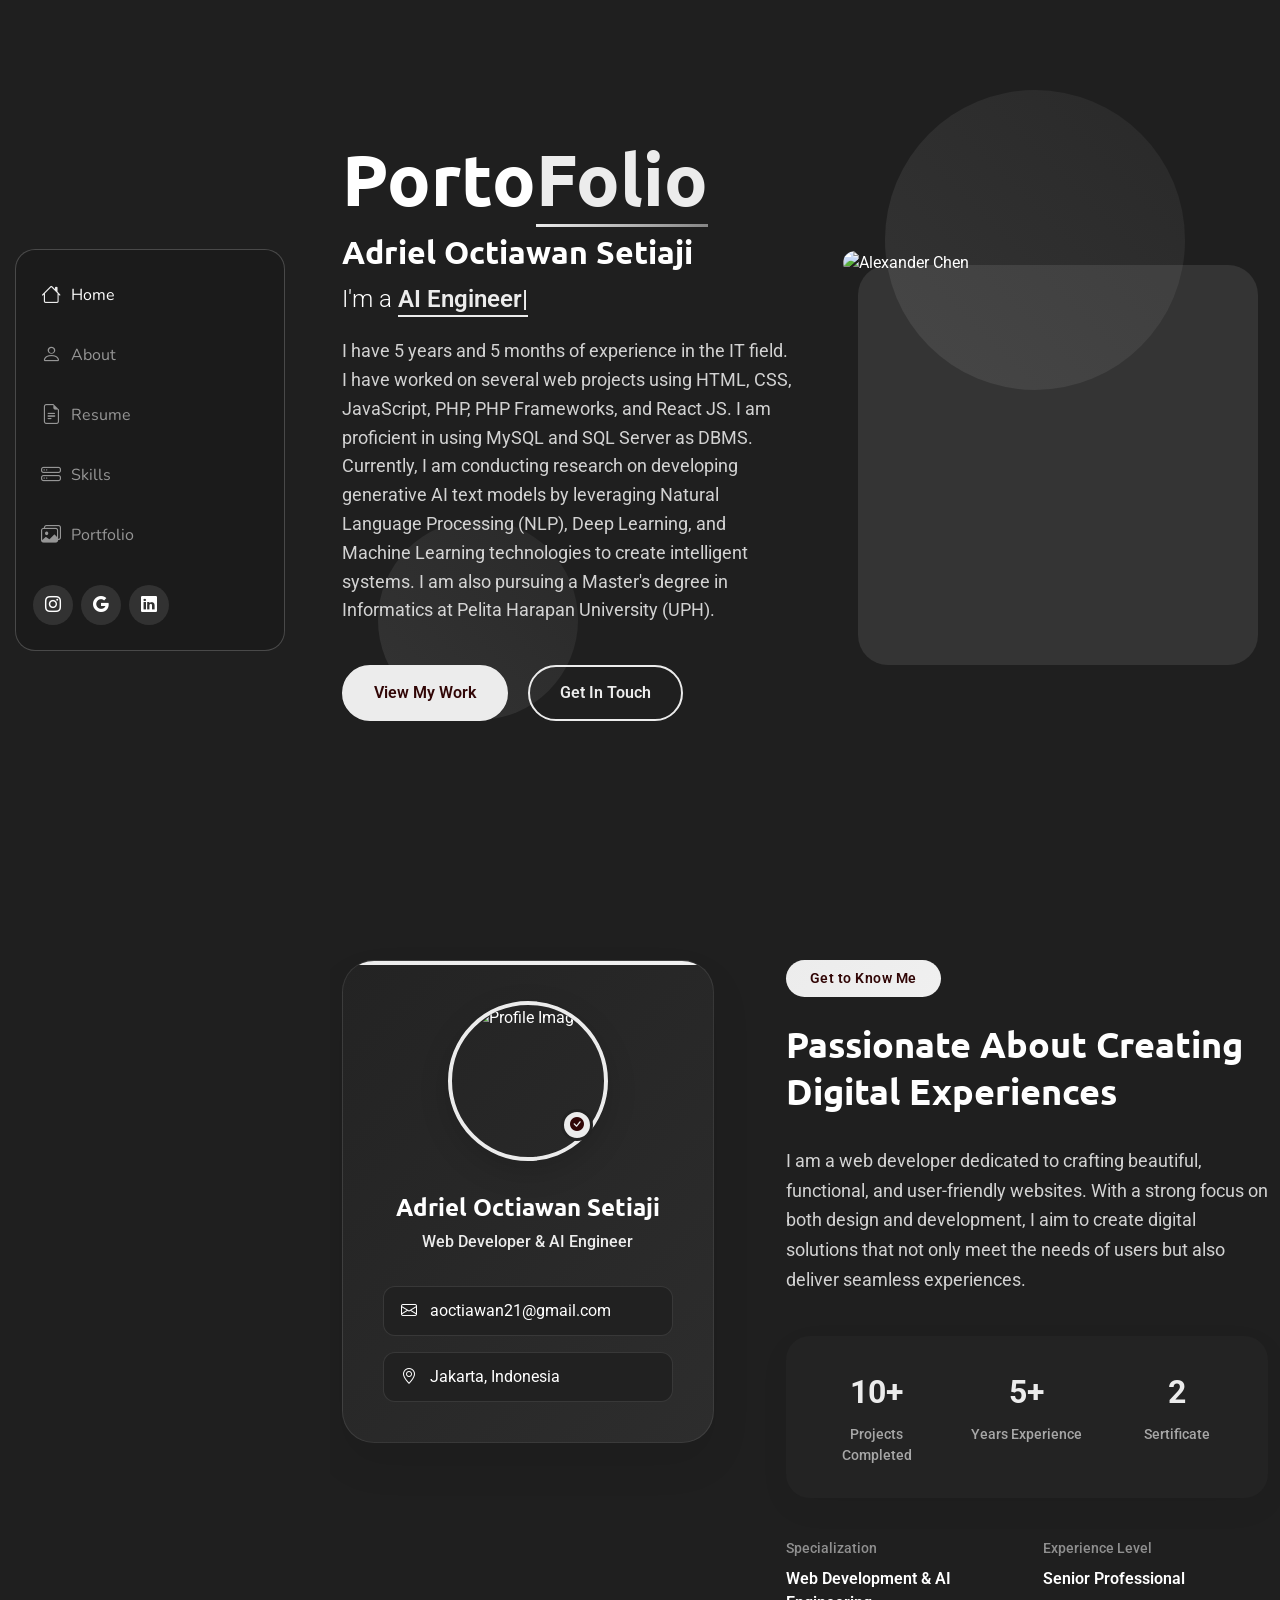
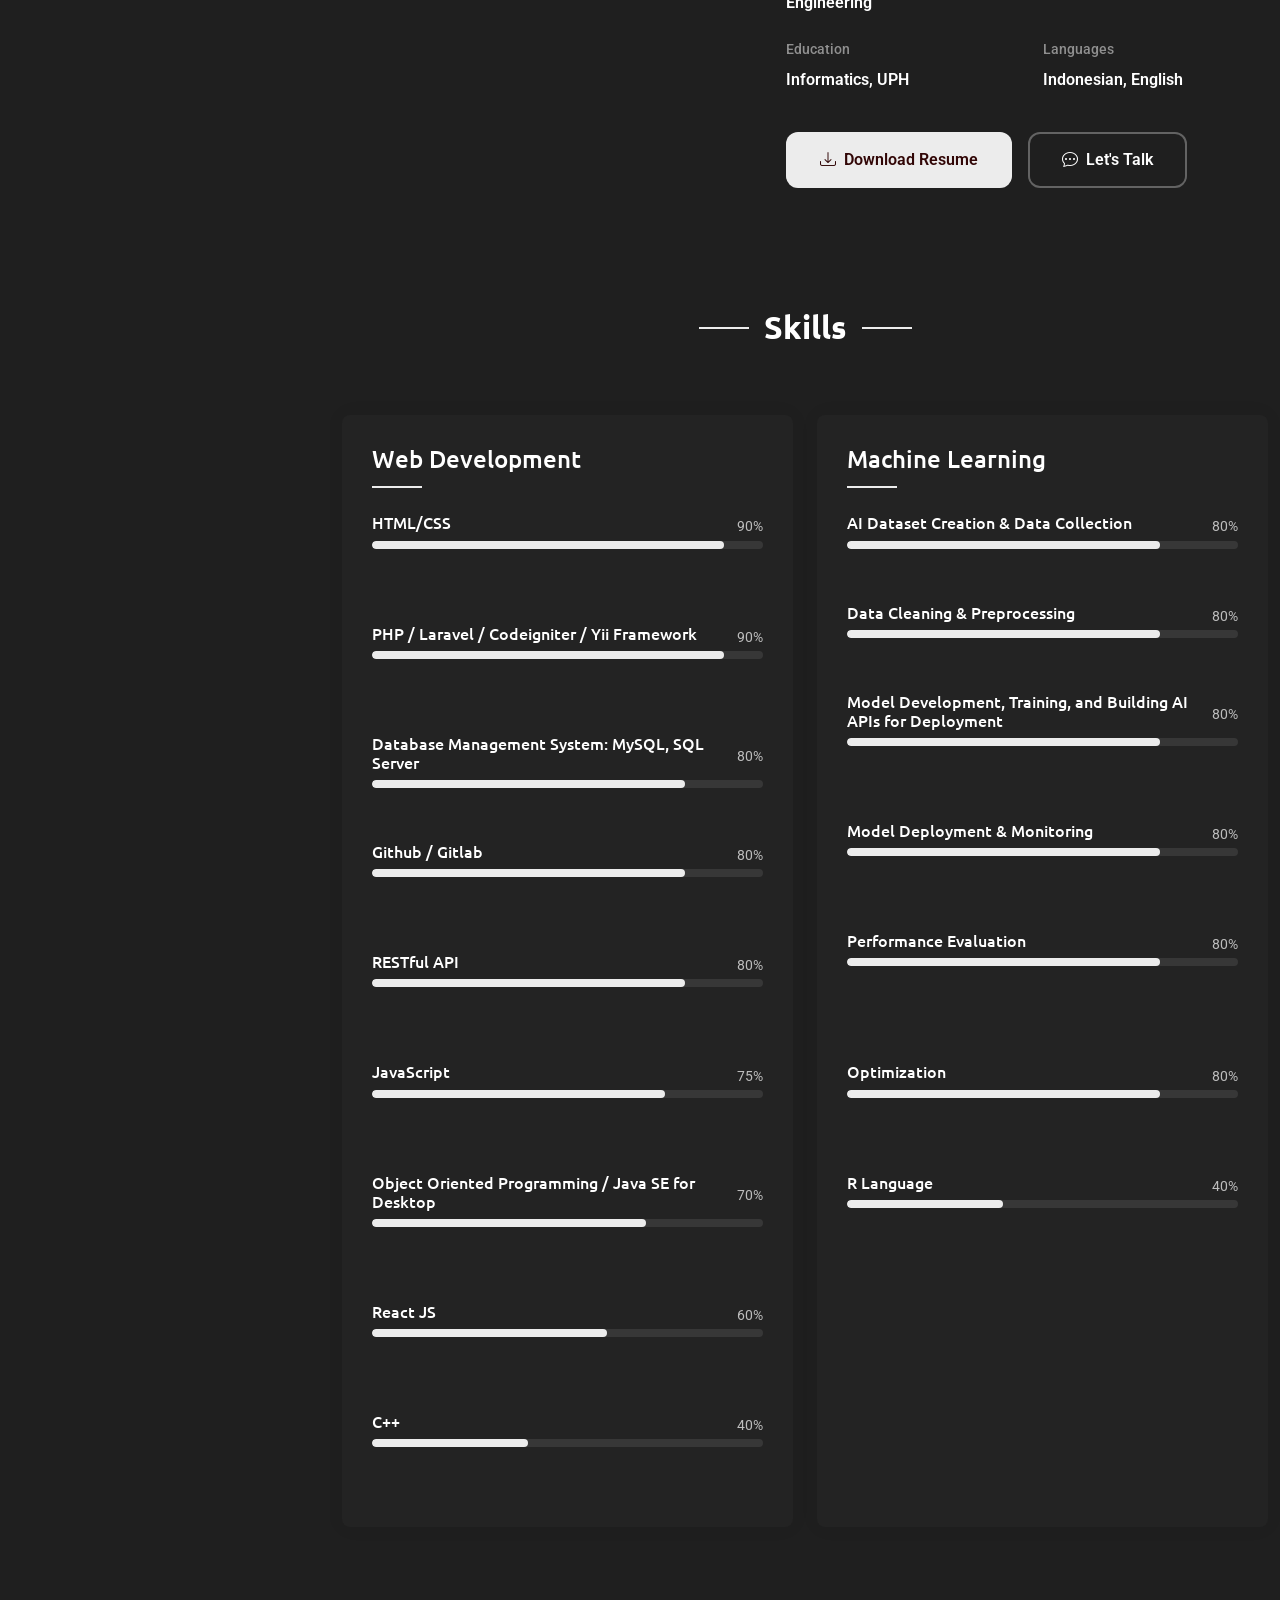
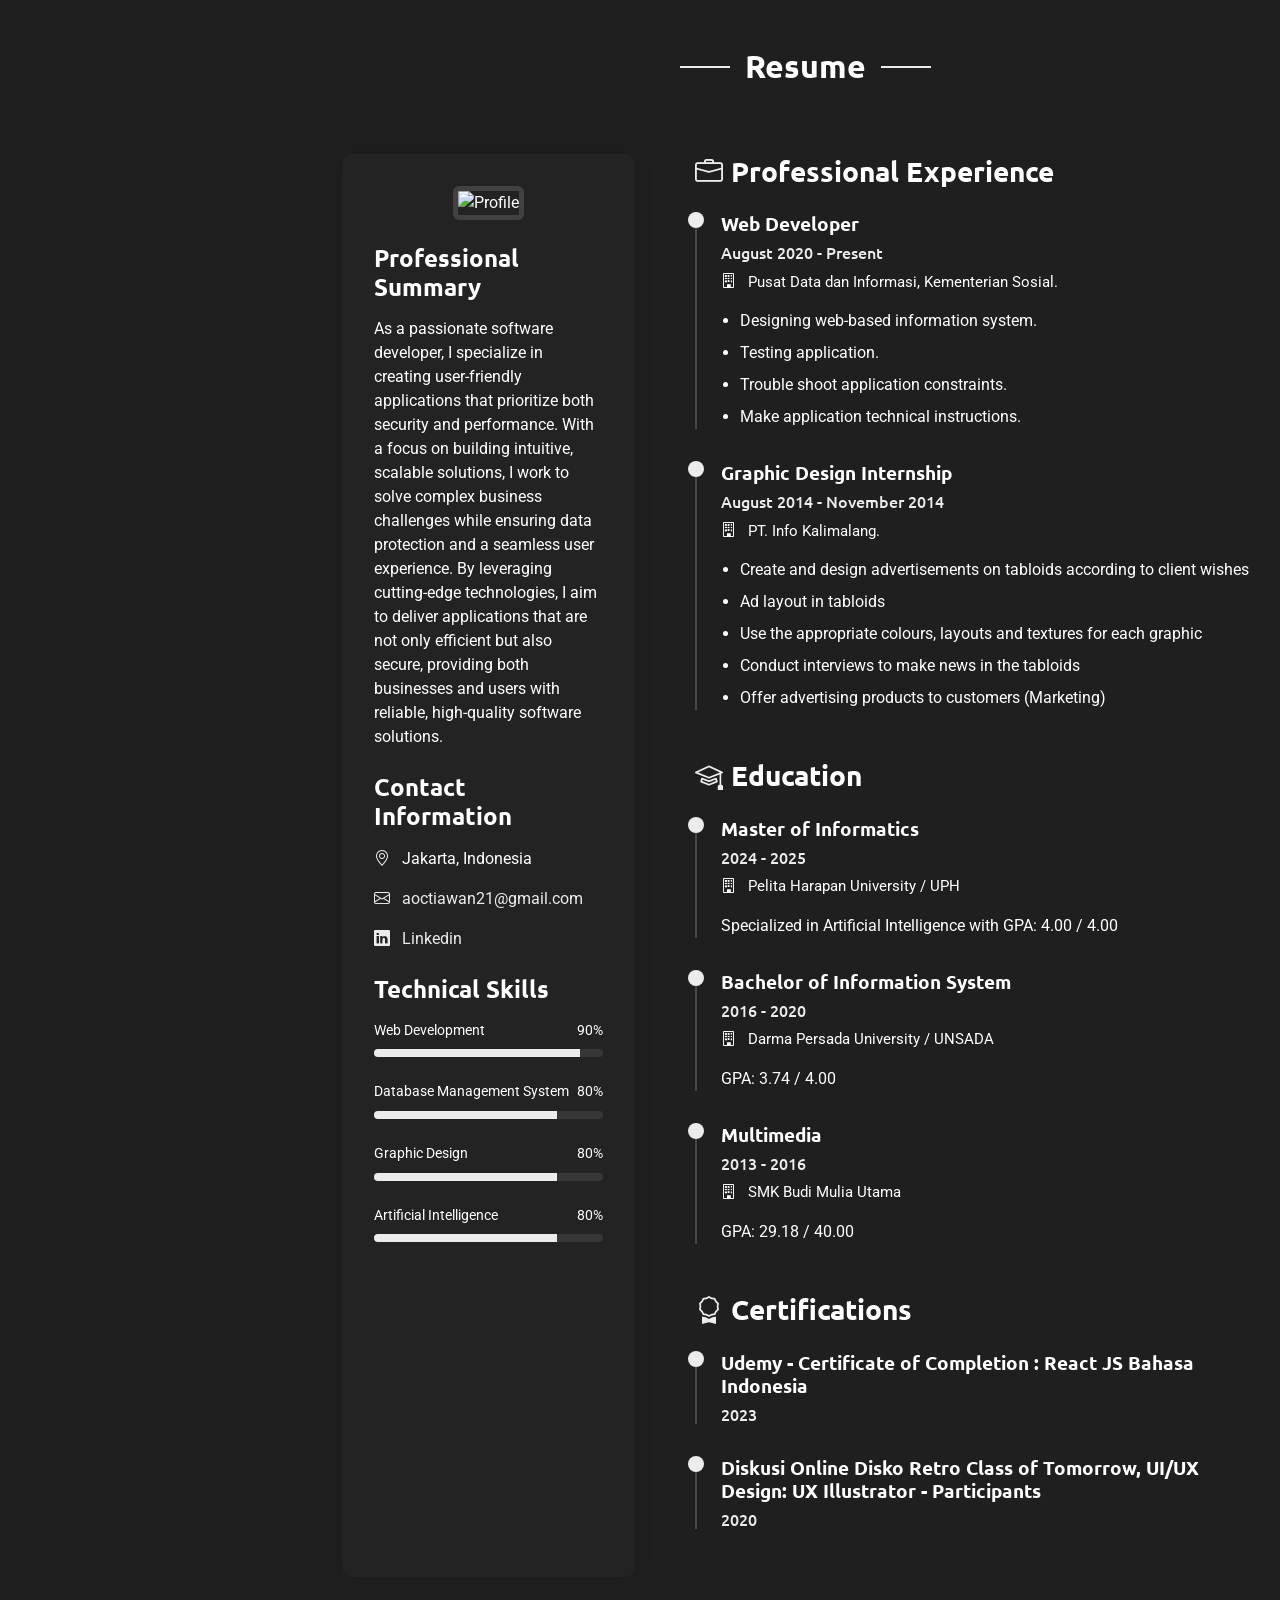
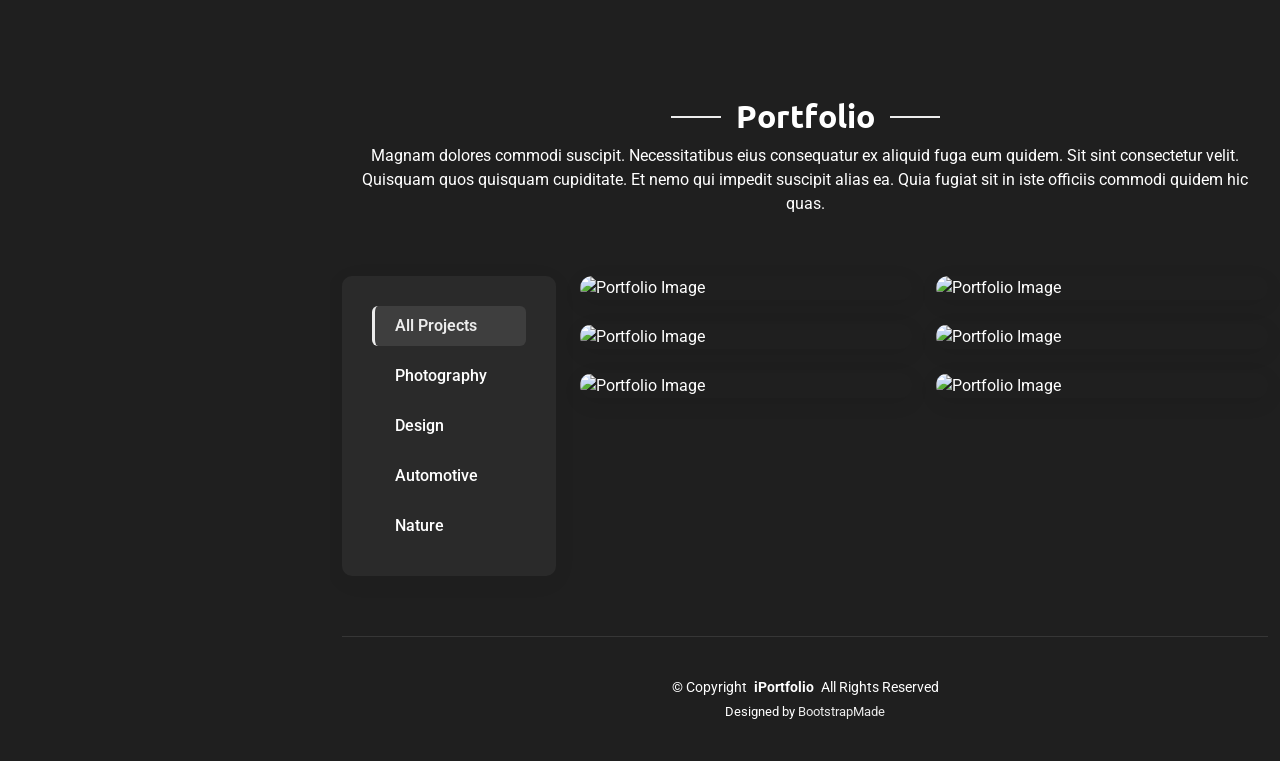
==== commit 7f14d93e: "skills" ====
--- a/index.html
+++ b/index.html
@@ -46,9 +46,8 @@
           <li><a href="#hero" class="active"><i class="bi bi-house navicon"></i>Home</a></li>
           <li><a href="#about"><i class="bi bi-person navicon"></i> About</a></li>
           <li><a href="#resume"><i class="bi bi-file-earmark-text navicon"></i> Resume</a></li>
+          <li><a href="#skills"><i class="bi bi-hdd-stack navicon"></i> Skills</a></li>
           <li><a href="#portfolio"><i class="bi bi-images navicon"></i> Portfolio</a></li>
-          <li><a href="#services"><i class="bi bi-hdd-stack navicon"></i> Services</a></li>
-          <li><a href="#contact"><i class="bi bi-envelope navicon"></i> Contact</a></li>
         </ul>
       </nav>
 
@@ -97,11 +96,8 @@
       </div>
     </section>
     
-    <!-- About Section -->
     <section id="about" class="about section">
-
       <div class="container" data-aos="fade-up" data-aos-delay="100">
-
         <div class="row">
           <div class="col-lg-5" data-aos="zoom-in" data-aos-delay="200">
             <div class="profile-card">
@@ -119,7 +115,7 @@
                 <p class="profession">Web Developer &amp; AI Engineer</p>
 
                 <div class="contact-links">
-                  <a href="mailto:aoctiawan@gmail.com" class="contact-item">
+                  <a href="mailto:aoctiawan21@gmail.com" class="contact-item">
                     <i class="bi bi-envelope"></i>
                     aoctiawan21@gmail.com
                   </a>
@@ -186,7 +182,7 @@
                   <i class="bi bi-download"></i>
                   Download Resume
                 </a>
-                <a href="mailto:aoctiawan@gmail.com" class="btn btn-outline">
+                <a href="mailto:aoctiawan21@gmail.com" class="btn btn-outline">
                   <i class="bi bi-chat-dots"></i>
                   Let's Talk
                 </a>
@@ -194,16 +190,11 @@
             </div>
           </div>
         </div>
-
-      </div>
-
-    </section><!-- /About Section -->
-
-    <!-- Stats Section -->
-    <section id="stats" class="stats section light-background">
-
+      </div>
+    </section>
+    
+    <!-- <section id="stats" class="stats section light-background">
       <div class="container" data-aos="fade-up" data-aos-delay="100">
-
         <div class="row justify-content-center">
           <div class="col-lg-10">
             <div class="stats-wrapper">
@@ -213,149 +204,246 @@
                 </div>
                 <span data-purecounter-start="0" data-purecounter-end="232" data-purecounter-duration="1" class="purecounter"></span>
                 <p>Happy Clients</p>
-              </div><!-- End Stats Item -->
-
+              </div>
+              
               <div class="stats-item" data-aos="zoom-in" data-aos-delay="200">
                 <div class="icon-wrapper">
                   <i class="bi bi-journal-richtext"></i>
                 </div>
                 <span data-purecounter-start="0" data-purecounter-end="521" data-purecounter-duration="1" class="purecounter"></span>
                 <p>Projects</p>
-              </div><!-- End Stats Item -->
-
+              </div>
+              
               <div class="stats-item" data-aos="zoom-in" data-aos-delay="250">
                 <div class="icon-wrapper">
                   <i class="bi bi-headset"></i>
                 </div>
                 <span data-purecounter-start="0" data-purecounter-end="1463" data-purecounter-duration="1" class="purecounter"></span>
                 <p>Hours Of Support</p>
-              </div><!-- End Stats Item -->
-
+              </div>
+              
               <div class="stats-item" data-aos="zoom-in" data-aos-delay="300">
                 <div class="icon-wrapper">
                   <i class="bi bi-people"></i>
                 </div>
                 <span data-purecounter-start="0" data-purecounter-end="15" data-purecounter-duration="1" class="purecounter"></span>
                 <p>Hard Workers</p>
-              </div><!-- End Stats Item -->
+              </div>
             </div>
           </div>
         </div>
-
-      </div>
-
-    </section><!-- /Stats Section -->
-
-    <!-- Skills Section -->
+      </div>
+    </section> -->
+    
     <section id="skills" class="skills section">
-
-      <!-- Section Title -->
       <div class="container section-title" data-aos="fade-up">
         <h2>Skills</h2>
-        <p>Necessitatibus eius consequatur ex aliquid fuga eum quidem sint consectetur velit</p>
-      </div><!-- End Section Title -->
-
+        <!-- <p>Necessitatibus eius consequatur ex aliquid fuga eum quidem sint consectetur velit</p> -->
+      </div>
+      
       <div class="container" data-aos="fade-up" data-aos-delay="100">
-
         <div class="row">
           <div class="col-lg-6">
             <div class="skills-category" data-aos="fade-up" data-aos-delay="200">
-              <h3>Front-end Development</h3>
+              <h3>Web Development</h3>
               <div class="skills-animation">
                 <div class="skill-item">
                   <div class="d-flex justify-content-between align-items-center">
                     <h4>HTML/CSS</h4>
-                    <span class="skill-percentage">95%</span>
-                  </div>
-                  <div class="progress">
-                    <div class="progress-bar" role="progressbar" aria-valuenow="95" aria-valuemin="0" aria-valuemax="100"></div>
+                    <span class="skill-percentage">90%</span>
+                  </div>
+                  <div class="progress">
+                    <div class="progress-bar" role="progressbar" aria-valuenow="90" aria-valuemin="0" aria-valuemax="100"></div>
                   </div>
                   <div class="skill-tooltip">Expert level knowledge of semantic HTML5 and modern CSS3 techniques</div>
                 </div>
 
                 <div class="skill-item">
                   <div class="d-flex justify-content-between align-items-center">
+                    <h4>PHP / Laravel / Codeigniter / Yii Framework</h4>
+                    <span class="skill-percentage">90%</span>
+                  </div>
+                  <div class="progress">
+                    <div class="progress-bar" role="progressbar" aria-valuenow="90" aria-valuemin="0" aria-valuemax="100"></div>
+                  </div>
+                  <div class="skill-tooltip">Build scalable and high-performance app with a focus on clean, efficient code.</div>
+                </div>
+
+                <div class="skill-item">
+                  <div class="d-flex justify-content-between align-items-center">
+                    <h4>Database Management System: MySQL, SQL Server</h4>
+                    <span class="skill-percentage">80%</span>
+                  </div>
+                  <div class="progress">
+                    <div class="progress-bar" role="progressbar" aria-valuenow="80" aria-valuemin="0" aria-valuemax="100"></div>
+                  </div>
+                  <div class="skill-tooltip">Database design, optimization, and complex queries</div>
+                </div>
+
+                <div class="skill-item">
+                  <div class="d-flex justify-content-between align-items-center">
+                    <h4>Github / Gitlab</h4>
+                    <span class="skill-percentage">80%</span>
+                  </div>
+                  <div class="progress">
+                    <div class="progress-bar" role="progressbar" aria-valuenow="80" aria-valuemin="0" aria-valuemax="100"></div>
+                  </div>
+                  <div class="skill-tooltip">Repository management, branching, push/pull, and collaboration</div>
+                </div>
+
+                <div class="skill-item">
+                  <div class="d-flex justify-content-between align-items-center">
+                    <h4>RESTful API</h4>
+                    <span class="skill-percentage">80%</span>
+                  </div>
+                  <div class="progress">
+                    <div class="progress-bar" role="progressbar" aria-valuenow="80" aria-valuemin="0" aria-valuemax="100"></div>
+                  </div>
+                  <div class="skill-tooltip">Build and manage APIs with CRUD operations, PDF generation, and authentication</div>
+                </div>
+
+                <div class="skill-item">
+                  <div class="d-flex justify-content-between align-items-center">
                     <h4>JavaScript</h4>
-                    <span class="skill-percentage">85%</span>
-                  </div>
-                  <div class="progress">
-                    <div class="progress-bar" role="progressbar" aria-valuenow="85" aria-valuemin="0" aria-valuemax="100"></div>
-                  </div>
-                  <div class="skill-tooltip">Strong proficiency in ES6+, DOM manipulation, and modern frameworks</div>
-                </div>
-
-                <div class="skill-item">
-                  <div class="d-flex justify-content-between align-items-center">
-                    <h4>React</h4>
-                    <span class="skill-percentage">80%</span>
-                  </div>
-                  <div class="progress">
-                    <div class="progress-bar" role="progressbar" aria-valuenow="80" aria-valuemin="0" aria-valuemax="100"></div>
+                    <span class="skill-percentage">75%</span>
+                  </div>
+                  <div class="progress">
+                    <div class="progress-bar" role="progressbar" aria-valuenow="75" aria-valuemin="0" aria-valuemax="100"></div>
+                  </div>
+                  <div class="skill-tooltip">Strong proficiency in DOM manipulation, and modern frameworks</div>
+                </div>
+
+                <div class="skill-item">
+                  <div class="d-flex justify-content-between align-items-center">
+                    <h4>Object Oriented Programming / Java SE for Desktop</h4>
+                    <span class="skill-percentage">70%</span>
+                  </div>
+                  <div class="progress">
+                    <div class="progress-bar" role="progressbar" aria-valuenow="70" aria-valuemin="0" aria-valuemax="100"></div>
+                  </div>
+                  <div class="skill-tooltip">Experience with CRUD operations using various databases (MySQL, SQL Server)</div>
+                </div>
+
+                <div class="skill-item">
+                  <div class="d-flex justify-content-between align-items-center">
+                    <h4>React JS</h4>
+                    <span class="skill-percentage">60%</span>
+                  </div>
+                  <div class="progress">
+                    <div class="progress-bar" role="progressbar" aria-valuenow="60" aria-valuemin="0" aria-valuemax="100"></div>
                   </div>
                   <div class="skill-tooltip">Experience with React hooks, state management, and component architecture</div>
                 </div>
-              </div>
-            </div><!-- End Frontend Skills -->
+
+                
+                <div class="skill-item">
+                  <div class="d-flex justify-content-between align-items-center">
+                    <h4>C++</h4>
+                    <span class="skill-percentage">40%</span>
+                  </div>
+                  <div class="progress">
+                    <div class="progress-bar" role="progressbar" aria-valuenow="40" aria-valuemin="0" aria-valuemax="100"></div>
+                  </div>
+                  <div class="skill-tooltip">Experience with algorithm development, logic, and basic data structures</div>
+                </div>
+              </div>
+            </div>
           </div>
 
           <div class="col-lg-6">
             <div class="skills-category" data-aos="fade-up" data-aos-delay="300">
-              <h3>Back-end Development</h3>
+              <h3>Machine Learning</h3>
               <div class="skills-animation">
                 <div class="skill-item">
                   <div class="d-flex justify-content-between align-items-center">
-                    <h4>Node.js</h4>
-                    <span class="skill-percentage">75%</span>
-                  </div>
-                  <div class="progress">
-                    <div class="progress-bar" role="progressbar" aria-valuenow="75" aria-valuemin="0" aria-valuemax="100"></div>
-                  </div>
-                  <div class="skill-tooltip">Server-side JavaScript development with Express and REST APIs</div>
-                </div>
-
-                <div class="skill-item">
-                  <div class="d-flex justify-content-between align-items-center">
-                    <h4>Python</h4>
-                    <span class="skill-percentage">70%</span>
-                  </div>
-                  <div class="progress">
-                    <div class="progress-bar" role="progressbar" aria-valuenow="70" aria-valuemin="0" aria-valuemax="100"></div>
-                  </div>
-                  <div class="skill-tooltip">Python development with Django and data analysis tools</div>
-                </div>
-
-                <div class="skill-item">
-                  <div class="d-flex justify-content-between align-items-center">
-                    <h4>SQL</h4>
-                    <span class="skill-percentage">65%</span>
-                  </div>
-                  <div class="progress">
-                    <div class="progress-bar" role="progressbar" aria-valuenow="65" aria-valuemin="0" aria-valuemax="100"></div>
-                  </div>
-                  <div class="skill-tooltip">Database design, optimization, and complex queries</div>
-                </div>
-              </div>
-            </div><!-- End Backend Skills -->
+                    <h4>AI Dataset Creation & Data Collection</h4>
+                    <span class="skill-percentage">80%</span>
+                  </div>
+                  <div class="progress">
+                    <div class="progress-bar" role="progressbar" aria-valuenow="80" aria-valuemin="0" aria-valuemax="100"></div>
+                  </div>
+                  <div class="skill-tooltip">Experience in collecting data for AI models</div>
+                </div>
+
+                <div class="skill-item">
+                  <div class="d-flex justify-content-between align-items-center">
+                    <h4>Data Cleaning & Preprocessing</h4>
+                    <span class="skill-percentage">80%</span>
+                  </div>
+                  <div class="progress">
+                    <div class="progress-bar" role="progressbar" aria-valuenow="80" aria-valuemin="0" aria-valuemax="100"></div>
+                  </div>
+                  <div class="skill-tooltip">Experience in cleaning, and structuring datasets for AI models</div>
+                </div>
+
+                <div class="skill-item">
+                  <div class="d-flex justify-content-between align-items-center">
+                    <h4>Model Development, Training, and Building AI APIs for Deployment</h4>
+                    <span class="skill-percentage">80%</span>
+                  </div>
+                  <div class="progress">
+                    <div class="progress-bar" role="progressbar" aria-valuenow="80" aria-valuemin="0" aria-valuemax="100"></div>
+                  </div>
+                  <div class="skill-tooltip">Experience in model development and training using ChatGPT API for AI-driven applications</div>
+                </div>
+
+                <div class="skill-item">
+                  <div class="d-flex justify-content-between align-items-center">
+                    <h4>Model Deployment & Monitoring</h4>
+                    <span class="skill-percentage">80%</span>
+                  </div>
+                  <div class="progress">
+                    <div class="progress-bar" role="progressbar" aria-valuenow="80" aria-valuemin="0" aria-valuemax="100"></div>
+                  </div>
+                  <div class="skill-tooltip">Experience in deploying AI models and monitoring their performance in production environments</div>
+                </div>
+
+                <div class="skill-item">
+                  <div class="d-flex justify-content-between align-items-center">
+                    <h4>Performance Evaluation</h4>
+                    <span class="skill-percentage">80%</span>
+                  </div>
+                  <div class="progress">
+                    <div class="progress-bar" role="progressbar" aria-valuenow="80" aria-valuemin="0" aria-valuemax="100"></div>
+                  </div>
+                  <div class="skill-tooltip">Evaluating model performance using BLEU, ROUGE, Cosine Similarity, Perplexity, Precision, Recall, and F1-Score for legal text summarization and question answering</div>
+                </div>
+
+                <div class="skill-item">
+                  <div class="d-flex justify-content-between align-items-center">
+                    <h4>Optimization</h4>
+                    <span class="skill-percentage">80%</span>
+                  </div>
+                  <div class="progress">
+                    <div class="progress-bar" role="progressbar" aria-valuenow="80" aria-valuemin="0" aria-valuemax="100"></div>
+                  </div>
+                  <div class="skill-tooltip">Optimizing models using PEFT, QLoRA, and LoRA for efficient fine-tuning, quantization, and low-rank adaptation</div>
+                </div>
+
+                <div class="skill-item">
+                  <div class="d-flex justify-content-between align-items-center">
+                    <h4>R Language</h4>
+                    <span class="skill-percentage">40%</span>
+                  </div>
+                  <div class="progress">
+                    <div class="progress-bar" role="progressbar" aria-valuenow="40" aria-valuemin="0" aria-valuemax="100"></div>
+                  </div>
+                  <div class="skill-tooltip">Introduction to data manipulation, statistical analysis, and visualization</div>
+                </div>
+              </div>
+            </div>
           </div>
         </div>
-
-      </div>
-
-    </section><!-- /Skills Section -->
-
-    <!-- Resume Section -->
+      </div>
+    </section>
+
     <section id="resume" class="resume section">
-
-      <!-- Section Title -->
       <div class="container section-title" data-aos="fade-up">
         <h2>Resume</h2>
-        <p>Magnam dolores commodi suscipit. Necessitatibus eius consequatur ex aliquid fuga eum quidem. Sit sint consectetur velit. Quisquam quos quisquam cupiditate. Et nemo qui impedit suscipit alias ea. Quia fugiat sit in iste officiis commodi quidem hic quas.</p>
-      </div><!-- End Section Title -->
-
+      </div>
+      
       <div class="container" data-aos="fade-up" data-aos-delay="100">
-
         <div class="row gy-4">
-          <!-- Left column with summary and contact -->
           <div class="col-lg-4">
             <div class="resume-side" data-aos="fade-right" data-aos-delay="100">
               <div class="profile-img mb-4">
@@ -363,14 +451,13 @@
               </div>
 
               <h3>Professional Summary</h3>
-              <p>Driven software architect with expertise in developing scalable, high-performance enterprise solutions. Passionate about leveraging cutting-edge technologies to solve complex business challenges.</p>
+              <p>As a passionate software developer, I specialize in creating user-friendly applications that prioritize both security and performance. With a focus on building intuitive, scalable solutions, I work to solve complex business challenges while ensuring data protection and a seamless user experience. By leveraging cutting-edge technologies, I aim to deliver applications that are not only efficient but also secure, providing both businesses and users with reliable, high-quality software solutions.</p>
 
               <h3 class="mt-4">Contact Information</h3>
               <ul class="contact-info list-unstyled">
-                <li><i class="bi bi-geo-alt"></i> 742 Evergreen Terrace, Springfield, MA 02101</li>
-                <li><i class="bi bi-envelope"></i> contact@example.com</li>
-                <li><i class="bi bi-phone"></i> +1 (555) 123-4567</li>
-                <li><i class="bi bi-linkedin"></i> linkedin.com/in/example</li>
+                <li><i class="bi bi-geo-alt"></i> Jakarta, Indonesia</li>
+                <li><i class="bi bi-envelope"></i> <a href="mailto:aoctiawan21@gmail.com">aoctiawan21@gmail.com</a></li>
+                <li><i class="bi bi-linkedin"></i> <a href="https://www.linkedin.com/in/adriel-setiaji-b94948161/">Linkedin</a></li>
               </ul>
 
               <div class="skills-animation mt-4">
@@ -378,36 +465,36 @@
                 <div class="skill-item">
                   <div class="d-flex justify-content-between">
                     <span>Web Development</span>
-                    <span>95%</span>
-                  </div>
-                  <div class="progress">
-                    <div class="progress-bar" role="progressbar" aria-valuenow="95" aria-valuemin="0" aria-valuemax="100"></div>
+                    <span>90%</span>
+                  </div>
+                  <div class="progress">
+                    <div class="progress-bar" role="progressbar" aria-valuenow="90" aria-valuemin="0" aria-valuemax="100"></div>
                   </div>
                 </div>
 
                 <div class="skill-item">
                   <div class="d-flex justify-content-between">
-                    <span>UI/UX Design</span>
-                    <span>85%</span>
-                  </div>
-                  <div class="progress">
-                    <div class="progress-bar" role="progressbar" aria-valuenow="85" aria-valuemin="0" aria-valuemax="100"></div>
+                    <span>Database Management System</span>
+                    <span>80%</span>
+                  </div>
+                  <div class="progress">
+                    <div class="progress-bar" role="progressbar" aria-valuenow="80" aria-valuemin="0" aria-valuemax="100"></div>
                   </div>
                 </div>
 
                 <div class="skill-item">
                   <div class="d-flex justify-content-between">
-                    <span>Cloud Architecture</span>
-                    <span>90%</span>
-                  </div>
-                  <div class="progress">
-                    <div class="progress-bar" role="progressbar" aria-valuenow="90" aria-valuemin="0" aria-valuemax="100"></div>
-                  </div>
-                </div>
-
+                    <span>Graphic Design</span>
+                    <span>80%</span>
+                  </div>
+                  <div class="progress">
+                    <div class="progress-bar" role="progressbar" aria-valuenow="80" aria-valuemin="0" aria-valuemax="100"></div>
+                  </div>
+                </div>
+                
                 <div class="skill-item">
                   <div class="d-flex justify-content-between">
-                    <span>Project Management</span>
+                    <span>Artificial Intelligence</span>
                     <span>80%</span>
                   </div>
                   <div class="progress">
@@ -418,81 +505,77 @@
             </div>
           </div>
 
-          <!-- Right column with experience and education -->
           <div class="col-lg-8 ps-4 ps-lg-5">
-            <!-- Experience Section -->
             <div class="resume-section" data-aos="fade-up">
               <h3><i class="bi bi-briefcase me-2"></i>Professional Experience</h3>
-
               <div class="resume-item">
-                <h4>Senior Software Architect</h4>
-                <h5>2022 - Present</h5>
-                <p class="company"><i class="bi bi-building"></i> Tech Innovations Inc.</p>
+                <h4>Web Developer</h4>
+                <h5>August 2020 - Present</h5>
+                <p class="company"><i class="bi bi-building"></i> Pusat Data dan Informasi, Kementerian Sosial.</p>
                 <ul>
-                  <li>Lead the architectural design and implementation of enterprise-scale applications</li>
-                  <li>Mentor team of 12 developers and establish technical best practices</li>
-                  <li>Drive adoption of microservices architecture and cloud-native solutions</li>
-                  <li>Reduce system downtime by 75% through improved architecture and monitoring</li>
+                  <li>Designing web-based information system.</li>
+                  <li>Testing application.</li>
+                  <li>Trouble shoot application constraints.</li>
+                  <li>Make application technical instructions.</li>
                 </ul>
               </div>
 
               <div class="resume-item">
-                <h4>Lead Developer</h4>
-                <h5>2019 - 2022</h5>
-                <p class="company"><i class="bi bi-building"></i> Digital Solutions Corp.</p>
+                <h4>Graphic Design Internship</h4>
+                <h5>August 2014 - November 2014</h5>
+                <p class="company"><i class="bi bi-building"></i> PT. Info Kalimalang.</p>
                 <ul>
-                  <li>Spearheaded development of company's flagship product reaching 1M+ users</li>
-                  <li>Implemented CI/CD pipeline reducing deployment time by 60%</li>
-                  <li>Managed team of 8 developers across multiple projects</li>
-                  <li>Increased code test coverage from 45% to 90%</li>
+                  <li>Create and design advertisements on tabloids according to client wishes</li>
+                  <li>Ad layout in tabloids</li>
+                  <li>Use the appropriate colours, layouts and textures for each graphic</li>
+                  <li>Conduct interviews to make news in the tabloids</li>
+                  <li>Offer advertising products to customers (Marketing)</li>
                 </ul>
               </div>
             </div>
 
-            <!-- Education Section -->
             <div class="resume-section" data-aos="fade-up" data-aos-delay="100">
               <h3><i class="bi bi-mortarboard me-2"></i>Education</h3>
-
               <div class="resume-item">
-                <h4>Master of Science in Computer Science</h4>
-                <h5>2017 - 2019</h5>
-                <p class="company"><i class="bi bi-building"></i> Stanford University</p>
-                <p>Specialized in Artificial Intelligence and Machine Learning. Graduated with honors.</p>
+                <h4>Master of Informatics</h4>
+                <h5>2024 - 2025</h5>
+                <p class="company"><i class="bi bi-building"></i> Pelita Harapan University / UPH</p>
+                <p>Specialized in Artificial Intelligence with GPA: 4.00 / 4.00</p>
               </div>
 
               <div class="resume-item">
-                <h4>Bachelor of Science in Software Engineering</h4>
-                <h5>2013 - 2017</h5>
-                <p class="company"><i class="bi bi-building"></i> MIT</p>
-                <p>Dean's List all semesters. Led university's coding club.</p>
-              </div>
-            </div>
-
-            <!-- Certifications Section -->
+                <h4>Bachelor of Information System</h4>
+                <h5>2016 - 2020</h5>
+                <p class="company"><i class="bi bi-building"></i> Darma Persada University / UNSADA</p>
+                <p>GPA: 3.74 / 4.00</p>
+              </div>
+              
+              <div class="resume-item">
+                <h4>Multimedia</h4>
+                <h5>2013 - 2016</h5>
+                <p class="company"><i class="bi bi-building"></i> SMK Budi Mulia Utama</p>
+                <p>GPA: 29.18 / 40.00</p>
+              </div>
+            </div>
+
             <div class="resume-section" data-aos="fade-up" data-aos-delay="200">
               <h3><i class="bi bi-award me-2"></i>Certifications</h3>
-
               <div class="resume-item">
-                <h4>AWS Certified Solutions Architect - Professional</h4>
+                <h4>Udemy - Certificate of Completion : React JS Bahasa Indonesia</h4>
                 <h5>2023</h5>
               </div>
 
               <div class="resume-item">
-                <h4>Google Cloud Professional Architect</h4>
-                <h5>2022</h5>
+                <h4>Diskusi Online Disko Retro Class of Tomorrow, UI/UX Design: UX Illustrator - Participants</h4>
+                <h5>2020</h5>
               </div>
             </div>
           </div>
         </div>
-
-      </div>
-
-    </section><!-- /Resume Section -->
-
-    <!-- Portfolio Section -->
+      </div>
+    </section>
+    
     <section id="portfolio" class="portfolio section">
-
-      <!-- Section Title -->
       <div class="container section-title" data-aos="fade-up">
         <h2>Portfolio</h2>
         <p>Magnam dolores commodi suscipit. Necessitatibus eius consequatur ex aliquid fuga eum quidem. Sit sint consectetur velit. Quisquam quos quisquam cupiditate. Et nemo qui impedit suscipit alias ea. Quia fugiat sit in iste officiis commodi quidem hic quas.</p>
@@ -622,381 +705,7 @@
 
       </div>
 
-    </section><!-- /Portfolio Section -->
-
-    <!-- Services Section -->
-    <section id="services" class="services section">
-
-      <!-- Section Title -->
-      <div class="container section-title" data-aos="fade-up">
-        <h2>Services</h2>
-        <p>Necessitatibus eius consequatur ex aliquid fuga eum quidem sint consectetur velit</p>
-      </div><!-- End Section Title -->
-
-      <div class="container" data-aos="fade-up" data-aos-delay="100">
-
-        <div class="service-header">
-          <div class="row align-items-center">
-            <div class="col-lg-8 col-md-12">
-              <div class="service-intro">
-                <h2 class="service-heading">
-                  <div>Innovative business</div>
-                  <div><span>performance solutions</span></div>
-                </h2>
-              </div>
-            </div>
-            <div class="col-lg-4 col-md-12">
-              <div class="service-summary">
-                <p>
-                  We integrate forward-thinking strategies, creative approaches, and state-of-the-art technologies to deliver exceptional customer experiences that drive growth and engage target markets.
-                </p>
-                <a href="services.html" class="service-btn">
-                  View All Services
-                  <i class="bi bi-arrow-right"></i>
-                </a>
-              </div>
-            </div>
-          </div>
-        </div>
-
-        <div class="row justify-content-center">
-          <div class="col-lg-4 col-md-6" data-aos="fade-up" data-aos-delay="100">
-            <div class="service-card position-relative z-1">
-              <div class="service-icon">
-                <i class="bi bi-palette"></i>
-              </div>
-              <a href="service-details.html" class="card-action d-flex align-items-center justify-content-center rounded-circle">
-                <i class="bi bi-arrow-up-right"></i>
-              </a>
-              <h3>
-                <a href="service-details.html">
-                  Creative <span>branding</span>
-                </a>
-              </h3>
-              <p>
-                Nulla facilisi. Maecenas eget magna neque. Suspendisse potenti. Curabitur eleifend nisi non magna vulputate, vel condimentum libero tempus. Proin consectetur feugiat diam.
-              </p>
-            </div>
-          </div>
-          <div class="col-lg-4 col-md-6" data-aos="fade-up" data-aos-delay="200">
-            <div class="service-card position-relative z-1">
-              <div class="service-icon">
-                <i class="bi bi-gem"></i>
-              </div>
-              <a href="service-details.html" class="card-action d-flex align-items-center justify-content-center rounded-circle">
-                <i class="bi bi-arrow-up-right"></i>
-              </a>
-              <h3>
-                <a href="service-details.html">
-                  Design <span>systems</span>
-                </a>
-              </h3>
-              <p>
-                Praesent euismod varius tellus, vel bibendum nunc interdum at. Donec vehicula diam vel metus venenatis convallis. Aliquam erat volutpat. Etiam viverra magna sit amet.
-              </p>
-            </div>
-          </div>
-          <div class="col-lg-4 col-md-6" data-aos="fade-up" data-aos-delay="300">
-            <div class="service-card position-relative z-1">
-              <div class="service-icon">
-                <i class="bi bi-megaphone"></i>
-              </div>
-              <a href="service-details.html" class="card-action d-flex align-items-center justify-content-center rounded-circle">
-                <i class="bi bi-arrow-up-right"></i>
-              </a>
-              <h3>
-                <a href="service-details.html">
-                  Marketing <span>strategies</span>
-                </a>
-              </h3>
-              <p>
-                Vivamus tempor velit id magna dictum, sed fermentum nisi faucibus. Integer nec pretium sapien. Fusce tincidunt ligula et purus consequat, ac pellentesque nulla eleifend.
-              </p>
-            </div>
-          </div>
-          <div class="col-lg-4 col-md-6" data-aos="fade-up" data-aos-delay="100">
-            <div class="service-card position-relative z-1">
-              <div class="service-icon">
-                <i class="bi bi-code-slash"></i>
-              </div>
-              <a href="service-details.html" class="card-action d-flex align-items-center justify-content-center rounded-circle">
-                <i class="bi bi-arrow-up-right"></i>
-              </a>
-              <h3>
-                <a href="service-details.html">
-                  Digital <span>platforms</span>
-                </a>
-              </h3>
-              <p>
-                Cras fermentum odio eu feugiat malesuada. Vestibulum ante ipsum primis in faucibus orci luctus et accumsan cursus. Morbi placerat nulla vel nunc viverra accumsan.
-              </p>
-            </div>
-          </div>
-          <div class="col-lg-4 col-md-6" data-aos="fade-up" data-aos-delay="200">
-            <div class="service-card position-relative z-1">
-              <div class="service-icon">
-                <i class="bi bi-graph-up"></i>
-              </div>
-              <a href="service-details.html" class="card-action d-flex align-items-center justify-content-center rounded-circle">
-                <i class="bi bi-arrow-up-right"></i>
-              </a>
-              <h3>
-                <a href="service-details.html">
-                  Growth <span>acceleration</span>
-                </a>
-              </h3>
-              <p>
-                Aenean vel augue vel nisi bibendum posuere. Phasellus in lacus quis urna sodales dignissim. Duis aliquam libero eget risus facilisis. Quisque eget libero vel nisl fringilla.
-              </p>
-            </div>
-          </div>
-          <div class="col-lg-4 col-md-6" data-aos="fade-up" data-aos-delay="300">
-            <div class="service-card position-relative z-1">
-              <div class="service-icon">
-                <i class="bi bi-camera-video"></i>
-              </div>
-              <a href="service-details.html" class="card-action d-flex align-items-center justify-content-center rounded-circle">
-                <i class="bi bi-arrow-up-right"></i>
-              </a>
-              <h3>
-                <a href="service-details.html">
-                  Media <span>solutions</span>
-                </a>
-              </h3>
-              <p>
-                Etiam efficitur lacus in diam finibus, nec ultrices est sagittis. Maecenas elementum magna sed risus faucibus, nec commodo purus facilisis. Vestibulum accumsan magna.
-              </p>
-            </div>
-          </div>
-        </div>
-
-      </div>
-
-    </section><!-- /Services Section -->
-
-    <!-- Testimonials Section -->
-    <section id="testimonials" class="testimonials section light-background">
-
-      <!-- Section Title -->
-      <div class="container section-title" data-aos="fade-up">
-        <h2>Testimonials</h2>
-        <p>Necessitatibus eius consequatur ex aliquid fuga eum quidem sint consectetur velit</p>
-      </div><!-- End Section Title -->
-
-      <div class="container">
-
-        <div class="testimonial-masonry">
-
-          <div class="testimonial-item" data-aos="fade-up">
-            <div class="testimonial-content">
-              <div class="quote-pattern">
-                <i class="bi bi-quote"></i>
-              </div>
-              <p>Implementing innovative strategies has revolutionized our approach to market challenges and competitive positioning.</p>
-              <div class="client-info">
-                <div class="client-image">
-                  <img src="assets/img/person/person-f-7.webp" alt="Client">
-                </div>
-                <div class="client-details">
-                  <h3>Rachel Bennett</h3>
-                  <span class="position">Strategy Director</span>
-                </div>
-              </div>
-            </div>
-          </div>
-
-          <div class="testimonial-item highlight" data-aos="fade-up" data-aos-delay="100">
-            <div class="testimonial-content">
-              <div class="quote-pattern">
-                <i class="bi bi-quote"></i>
-              </div>
-              <p>Exceptional service delivery and innovative solutions have transformed our business operations, leading to remarkable growth and enhanced customer satisfaction across all touchpoints.</p>
-              <div class="client-info">
-                <div class="client-image">
-                  <img src="assets/img/person/person-m-7.webp" alt="Client">
-                </div>
-                <div class="client-details">
-                  <h3>Daniel Morgan</h3>
-                  <span class="position">Chief Innovation Officer</span>
-                </div>
-              </div>
-            </div>
-          </div>
-
-          <div class="testimonial-item" data-aos="fade-up" data-aos-delay="200">
-            <div class="testimonial-content">
-              <div class="quote-pattern">
-                <i class="bi bi-quote"></i>
-              </div>
-              <p>Strategic partnership has enabled seamless digital transformation and operational excellence.</p>
-              <div class="client-info">
-                <div class="client-image">
-                  <img src="assets/img/person/person-f-8.webp" alt="Client">
-                </div>
-                <div class="client-details">
-                  <h3>Emma Thompson</h3>
-                  <span class="position">Digital Lead</span>
-                </div>
-              </div>
-            </div>
-          </div>
-
-          <div class="testimonial-item" data-aos="fade-up" data-aos-delay="300">
-            <div class="testimonial-content">
-              <div class="quote-pattern">
-                <i class="bi bi-quote"></i>
-              </div>
-              <p>Professional expertise and dedication have significantly improved our project delivery timelines and quality metrics.</p>
-              <div class="client-info">
-                <div class="client-image">
-                  <img src="assets/img/person/person-m-8.webp" alt="Client">
-                </div>
-                <div class="client-details">
-                  <h3>Christopher Lee</h3>
-                  <span class="position">Technical Director</span>
-                </div>
-              </div>
-            </div>
-          </div>
-
-          <div class="testimonial-item highlight" data-aos="fade-up" data-aos-delay="400">
-            <div class="testimonial-content">
-              <div class="quote-pattern">
-                <i class="bi bi-quote"></i>
-              </div>
-              <p>Collaborative approach and industry expertise have revolutionized our product development cycle, resulting in faster time-to-market and increased customer engagement levels.</p>
-              <div class="client-info">
-                <div class="client-image">
-                  <img src="assets/img/person/person-f-9.webp" alt="Client">
-                </div>
-                <div class="client-details">
-                  <h3>Olivia Carter</h3>
-                  <span class="position">Product Manager</span>
-                </div>
-              </div>
-            </div>
-          </div>
-
-          <div class="testimonial-item" data-aos="fade-up" data-aos-delay="500">
-            <div class="testimonial-content">
-              <div class="quote-pattern">
-                <i class="bi bi-quote"></i>
-              </div>
-              <p>Innovative approach to user experience design has significantly enhanced our platform's engagement metrics and customer retention rates.</p>
-              <div class="client-info">
-                <div class="client-image">
-                  <img src="assets/img/person/person-m-13.webp" alt="Client">
-                </div>
-                <div class="client-details">
-                  <h3>Nathan Brooks</h3>
-                  <span class="position">UX Director</span>
-                </div>
-              </div>
-            </div>
-          </div>
-
-        </div>
-
-      </div>
-
-    </section><!-- /Testimonials Section -->
-
-    <!-- Contact Section -->
-    <section id="contact" class="contact section">
-
-      <!-- Section Title -->
-      <div class="container section-title" data-aos="fade-up">
-        <h2>Contact</h2>
-        <p>Necessitatibus eius consequatur ex aliquid fuga eum quidem sint consectetur velit</p>
-      </div><!-- End Section Title -->
-
-      <div class="container">
-
-        <div class="row g-4 g-lg-5">
-          <div class="col-lg-5">
-            <div class="info-box">
-              <h3>Contact Info</h3>
-              <p>Praesent sapien massa, convallis a pellentesque nec, egestas non nisi. Vestibulum ante ipsum primis.</p>
-
-              <div class="info-item">
-                <div class="icon-box">
-                  <i class="bi bi-geo-alt"></i>
-                </div>
-                <div class="content">
-                  <h4>Our Location</h4>
-                  <p>A108 Adam Street</p>
-                  <p>New York, NY 535022</p>
-                </div>
-              </div>
-
-              <div class="info-item">
-                <div class="icon-box">
-                  <i class="bi bi-telephone"></i>
-                </div>
-                <div class="content">
-                  <h4>Phone Number</h4>
-                  <p>+1 5589 55488 55</p>
-                  <p>+1 6678 254445 41</p>
-                </div>
-              </div>
-
-              <div class="info-item">
-                <div class="icon-box">
-                  <i class="bi bi-envelope"></i>
-                </div>
-                <div class="content">
-                  <h4>Email Address</h4>
-                  <p>info@example.com</p>
-                  <p>contact@example.com</p>
-                </div>
-              </div>
-            </div>
-          </div>
-
-          <div class="col-lg-7">
-            <div class="contact-form">
-              <h3>Get In Touch</h3>
-              <p>Praesent sapien massa, convallis a pellentesque nec, egestas non nisi. Vestibulum ante ipsum primis.</p>
-
-              <form action="forms/contact.php" method="post" class="php-email-form">
-                <div class="row gy-4">
-
-                  <div class="col-md-6">
-                    <input type="text" name="name" class="form-control" placeholder="Your Name" required="">
-                  </div>
-
-                  <div class="col-md-6 ">
-                    <input type="email" class="form-control" name="email" placeholder="Your Email" required="">
-                  </div>
-
-                  <div class="col-12">
-                    <input type="text" class="form-control" name="subject" placeholder="Subject" required="">
-                  </div>
-
-                  <div class="col-12">
-                    <textarea class="form-control" name="message" rows="6" placeholder="Message" required=""></textarea>
-                  </div>
-
-                  <div class="col-12 text-center">
-                    <div class="loading">Loading</div>
-                    <div class="error-message"></div>
-                    <div class="sent-message">Your message has been sent. Thank you!</div>
-
-                    <button type="submit" class="btn">Send Message</button>
-                  </div>
-
-                </div>
-              </form>
-
-            </div>
-          </div>
-
-        </div>
-
-      </div>
-
-    </section><!-- /Contact Section -->
-
+    </section>
   </main>
 
   <footer id="footer" class="footer position-relative">
@@ -1006,23 +715,16 @@
         <p>© <span>Copyright</span> <strong class="px-1 sitename">iPortfolio</strong> <span>All Rights Reserved</span></p>
       </div>
       <div class="credits">
-        <!-- All the links in the footer should remain intact. -->
-        <!-- You can delete the links only if you've purchased the pro version. -->
-        <!-- Licensing information: https://bootstrapmade.com/license/ -->
-        <!-- Purchase the pro version with working PHP/AJAX contact form: [buy-url] -->
         Designed by <a href="https://bootstrapmade.com/">BootstrapMade</a>
       </div>
     </div>
 
   </footer>
 
-  <!-- Scroll Top -->
   <a href="#" id="scroll-top" class="scroll-top d-flex align-items-center justify-content-center"><i class="bi bi-arrow-up-short"></i></a>
 
-  <!-- Preloader -->
   <div id="preloader"></div>
 
-  <!-- Vendor JS Files -->
   <script src="assets/vendor/bootstrap/js/bootstrap.bundle.min.js"></script>
   <script src="assets/vendor/php-email-form/validate.js"></script>
   <script src="assets/vendor/aos/aos.js"></script>
@@ -1034,9 +736,7 @@
   <script src="assets/vendor/glightbox/js/glightbox.min.js"></script>
   <script src="assets/vendor/swiper/swiper-bundle.min.js"></script>
 
-  <!-- Main JS File -->
   <script src="assets/js/main.js"></script>
-
 </body>
 
 </html>
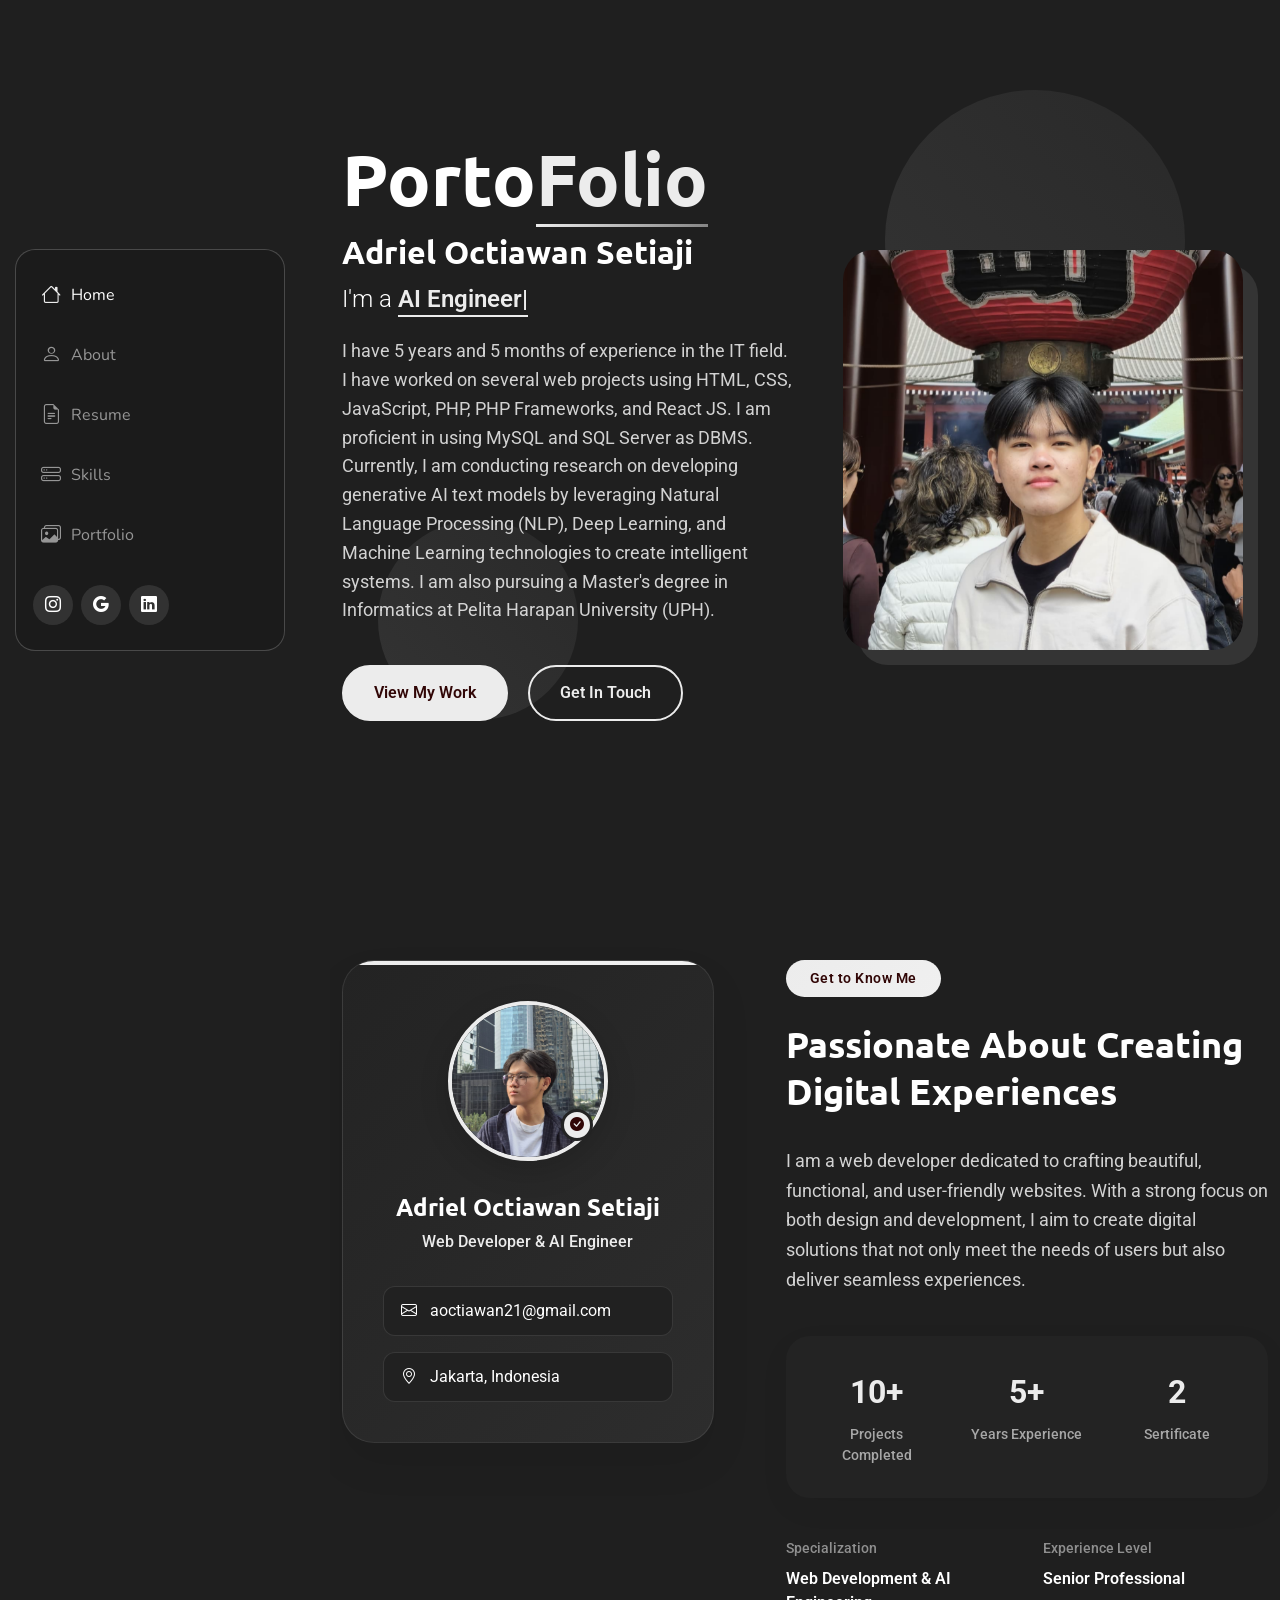
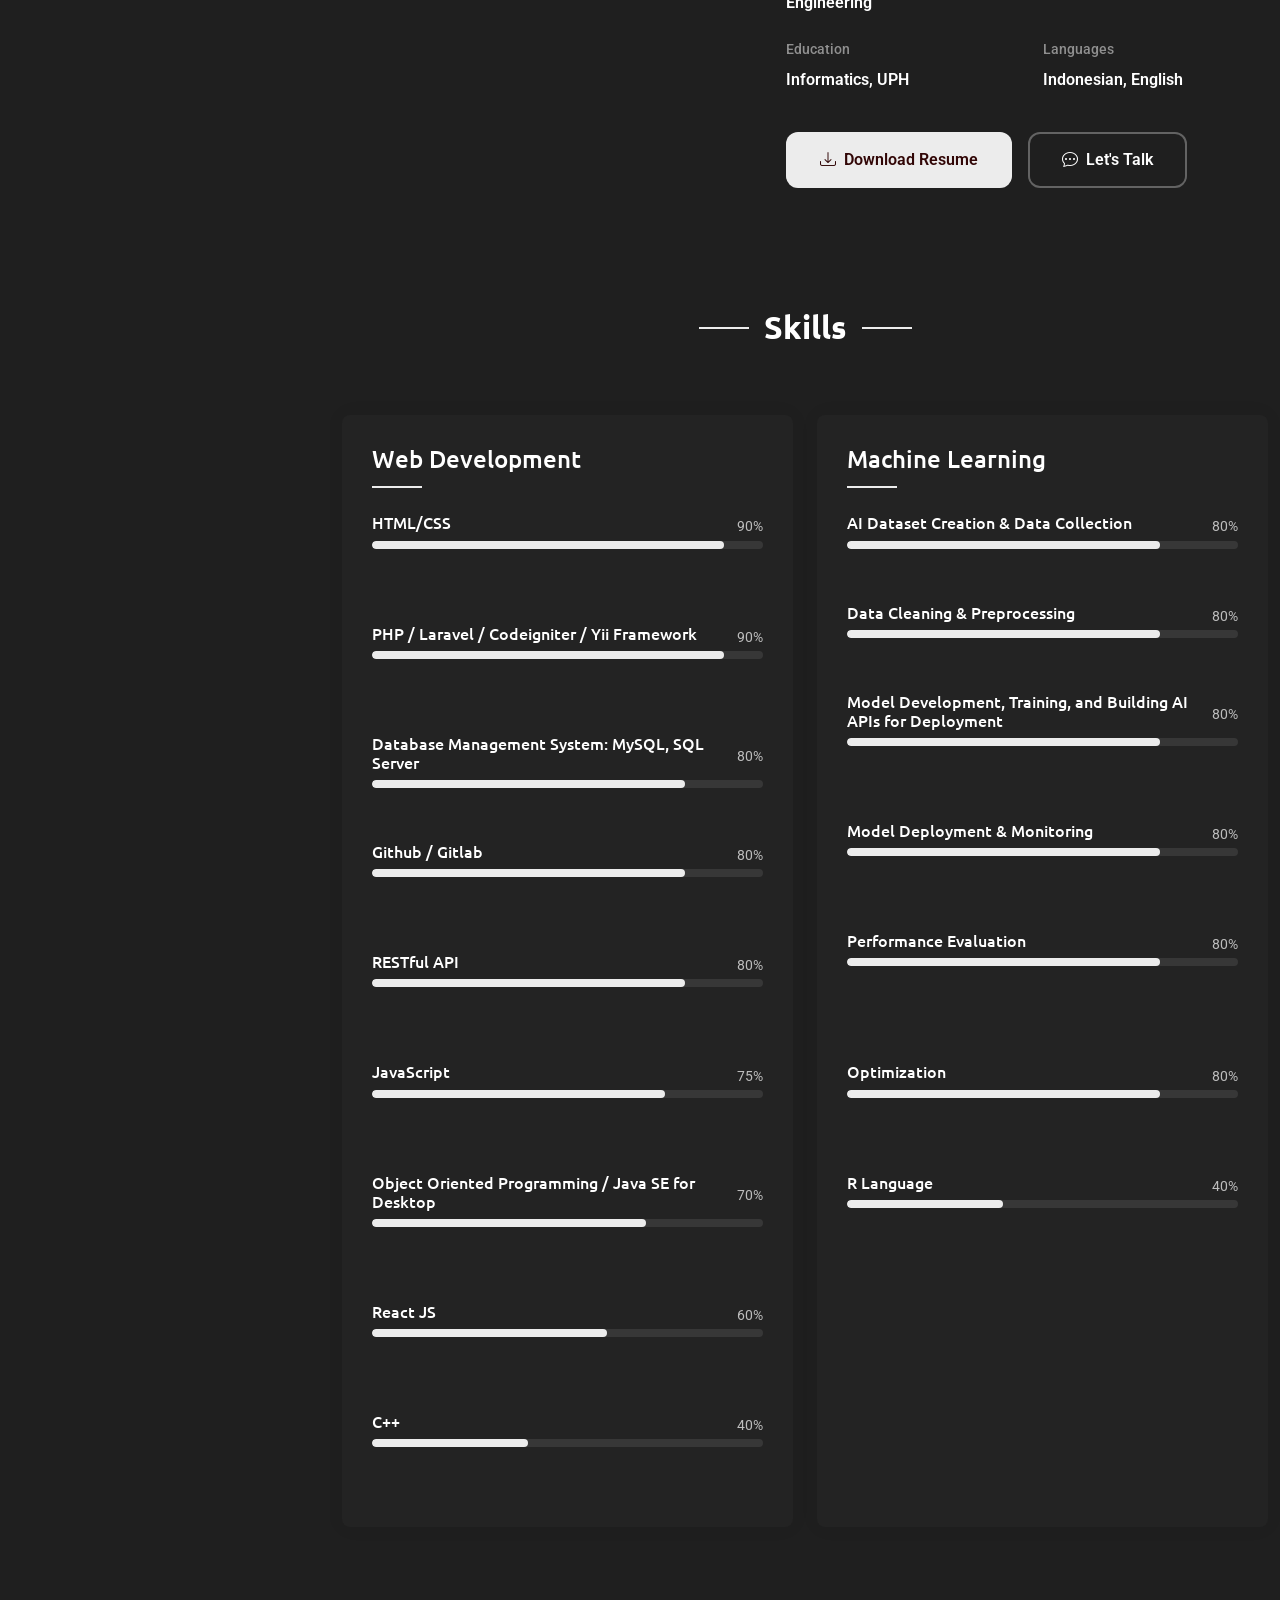
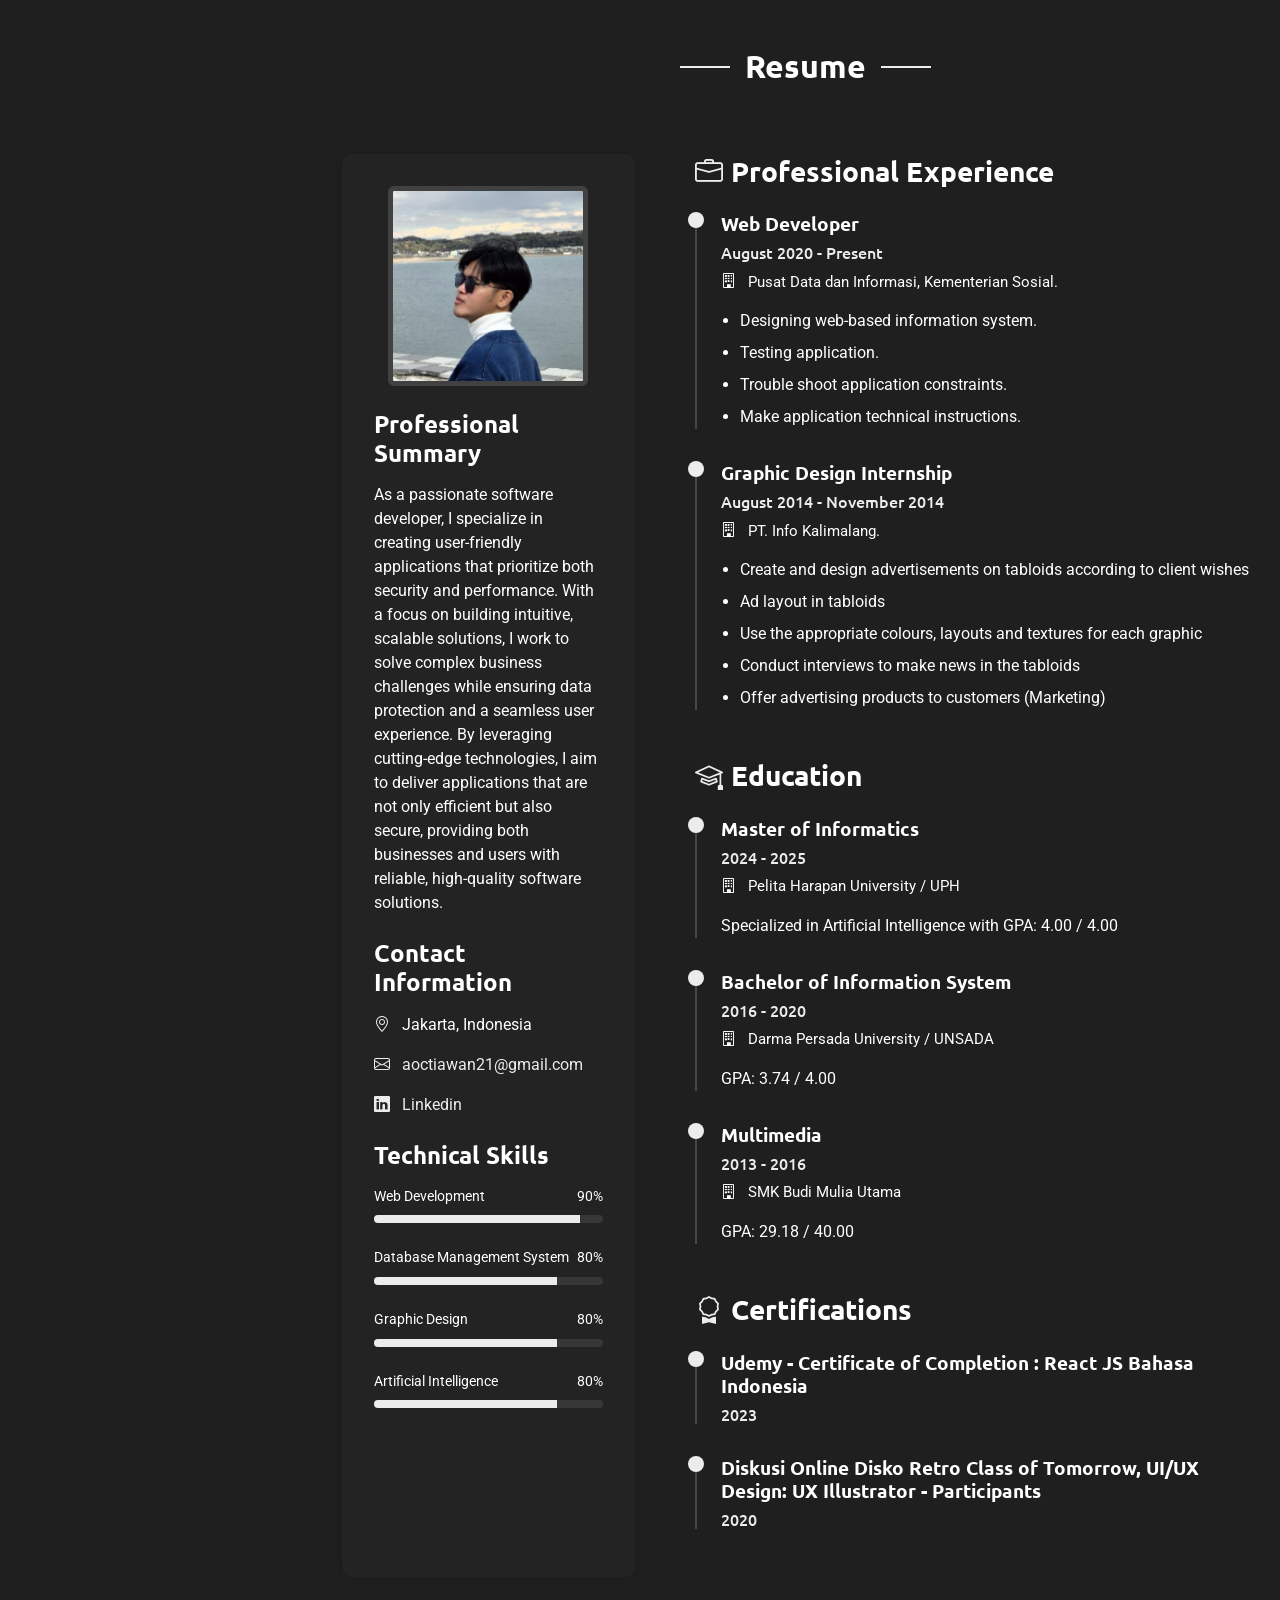
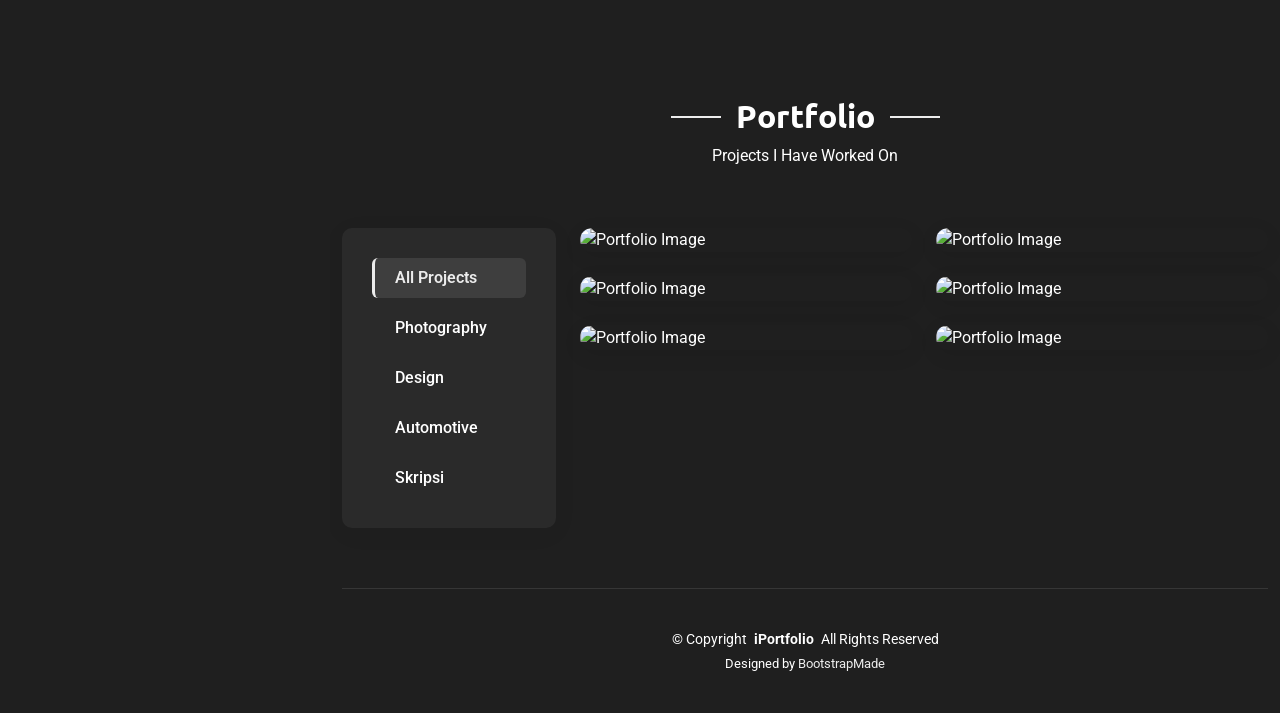
==== commit 568c75b4: "ganti image" ====
--- a/index.html
+++ b/index.html
@@ -87,7 +87,7 @@
               <div class="hero-visual">
                 <div class="profile-container">
                   <div class="profile-background"></div>
-                  <img src="assets/img/profile/profile-2.webp" alt="Alexander Chen" class="profile-image">
+                  <img src="./assets/img/portfolio/img3.png" alt="Alexander Chen" class="profile-image">
                 </div>
               </div>
             </div>
@@ -103,7 +103,7 @@
             <div class="profile-card">
               <div class="profile-header">
                 <div class="profile-image">
-                  <img src="assets/img/profile/profile-square-3.webp" alt="Profile Image" class="img-fluid">
+                  <img src="./assets/img/portfolio/img1.png" alt="Profile Image" class="img-fluid">
                 </div>
                 <div class="profile-badge">
                   <i class="bi bi-check-circle-fill"></i>
@@ -447,7 +447,7 @@
           <div class="col-lg-4">
             <div class="resume-side" data-aos="fade-right" data-aos-delay="100">
               <div class="profile-img mb-4">
-                <img src="assets/img/profile/profile-square-2.webp" alt="Profile" class="img-fluid rounded">
+                <img src="./assets/img/portfolio/img2.png" alt="Profile" class="img-fluid rounded">
               </div>
 
               <h3>Professional Summary</h3>
@@ -578,13 +578,10 @@
     <section id="portfolio" class="portfolio section">
       <div class="container section-title" data-aos="fade-up">
         <h2>Portfolio</h2>
-        <p>Magnam dolores commodi suscipit. Necessitatibus eius consequatur ex aliquid fuga eum quidem. Sit sint consectetur velit. Quisquam quos quisquam cupiditate. Et nemo qui impedit suscipit alias ea. Quia fugiat sit in iste officiis commodi quidem hic quas.</p>
-      </div><!-- End Section Title -->
-
+        <p>Projects I Have Worked On</p>
+      </div>
       <div class="container" data-aos="fade-up" data-aos-delay="100">
-
         <div class="isotope-layout" data-default-filter="*" data-layout="masonry" data-sort="original-order">
-
           <div class="row">
             <div class="col-lg-3 filter-sidebar">
               <div class="filters-wrapper" data-aos="fade-right" data-aos-delay="150">
@@ -593,14 +590,13 @@
                   <li data-filter=".filter-photography">Photography</li>
                   <li data-filter=".filter-design">Design</li>
                   <li data-filter=".filter-automotive">Automotive</li>
-                  <li data-filter=".filter-nature">Nature</li>
+                  <li data-filter=".filter-skripsi">Skripsi</li>
                 </ul>
               </div>
             </div>
 
             <div class="col-lg-9">
               <div class="row gy-4 portfolio-container isotope-container" data-aos="fade-up" data-aos-delay="200">
-
                 <div class="col-lg-6 col-md-6 portfolio-item isotope-item filter-photography">
                   <div class="portfolio-wrap">
                     <img src="assets/img/portfolio/portfolio-portrait-1.webp" class="img-fluid" alt="Portfolio Image" loading="lazy">
@@ -615,8 +611,8 @@
                       </div>
                     </div>
                   </div>
-                </div><!-- End Portfolio Item -->
-
+                </div>
+                
                 <div class="col-lg-6 col-md-6 portfolio-item isotope-item filter-design">
                   <div class="portfolio-wrap">
                     <img src="assets/img/portfolio/portfolio-2.webp" class="img-fluid" alt="Portfolio Image" loading="lazy">
@@ -631,8 +627,8 @@
                       </div>
                     </div>
                   </div>
-                </div><!-- End Portfolio Item -->
-
+                </div>
+                
                 <div class="col-lg-6 col-md-6 portfolio-item isotope-item filter-automotive">
                   <div class="portfolio-wrap">
                     <img src="assets/img/portfolio/portfolio-portrait-2.webp" class="img-fluid" alt="Portfolio Image" loading="lazy">
@@ -647,23 +643,23 @@
                       </div>
                     </div>
                   </div>
-                </div><!-- End Portfolio Item -->
-
-                <div class="col-lg-6 col-md-6 portfolio-item isotope-item filter-nature">
+                </div>
+
+                <div class="col-lg-6 col-md-6 portfolio-item isotope-item filter-skripsi">
                   <div class="portfolio-wrap">
                     <img src="assets/img/portfolio/portfolio-portrait-4.webp" class="img-fluid" alt="Portfolio Image" loading="lazy">
                     <div class="portfolio-info">
                       <div class="content">
-                        <span class="category">Nature</span>
-                        <h4>Natural Growth</h4>
+                        <span class="category">Skripsi</span>
+                        <h4>Aplikasi Prediksi Penjualan Kamar menggunakan Regresi Linear</h4>
                         <div class="portfolio-links">
-                          <a href="assets/img/portfolio/portfolio-portrait-4.webp" class="glightbox" title="Natural Growth"><i class="bi bi-plus-lg"></i></a>
+                          <a href="assets/img/portfolio/portfolio-portrait-4.webp" class="glightbox" title="Skripsi"><i class="bi bi-plus-lg"></i></a>
                           <a href="portfolio-details.html" title="More Details"><i class="bi bi-arrow-right"></i></a>
                         </div>
                       </div>
                     </div>
                   </div>
-                </div><!-- End Portfolio Item -->
+                </div>
 
                 <div class="col-lg-6 col-md-6 portfolio-item isotope-item filter-photography">
                   <div class="portfolio-wrap">
@@ -679,7 +675,7 @@
                       </div>
                     </div>
                   </div>
-                </div><!-- End Portfolio Item -->
+                </div>
 
                 <div class="col-lg-6 col-md-6 portfolio-item isotope-item filter-design">
                   <div class="portfolio-wrap">
@@ -695,7 +691,7 @@
                       </div>
                     </div>
                   </div>
-                </div><!-- End Portfolio Item -->
+                </div>
 
               </div><!-- End Portfolio Container -->
             </div>
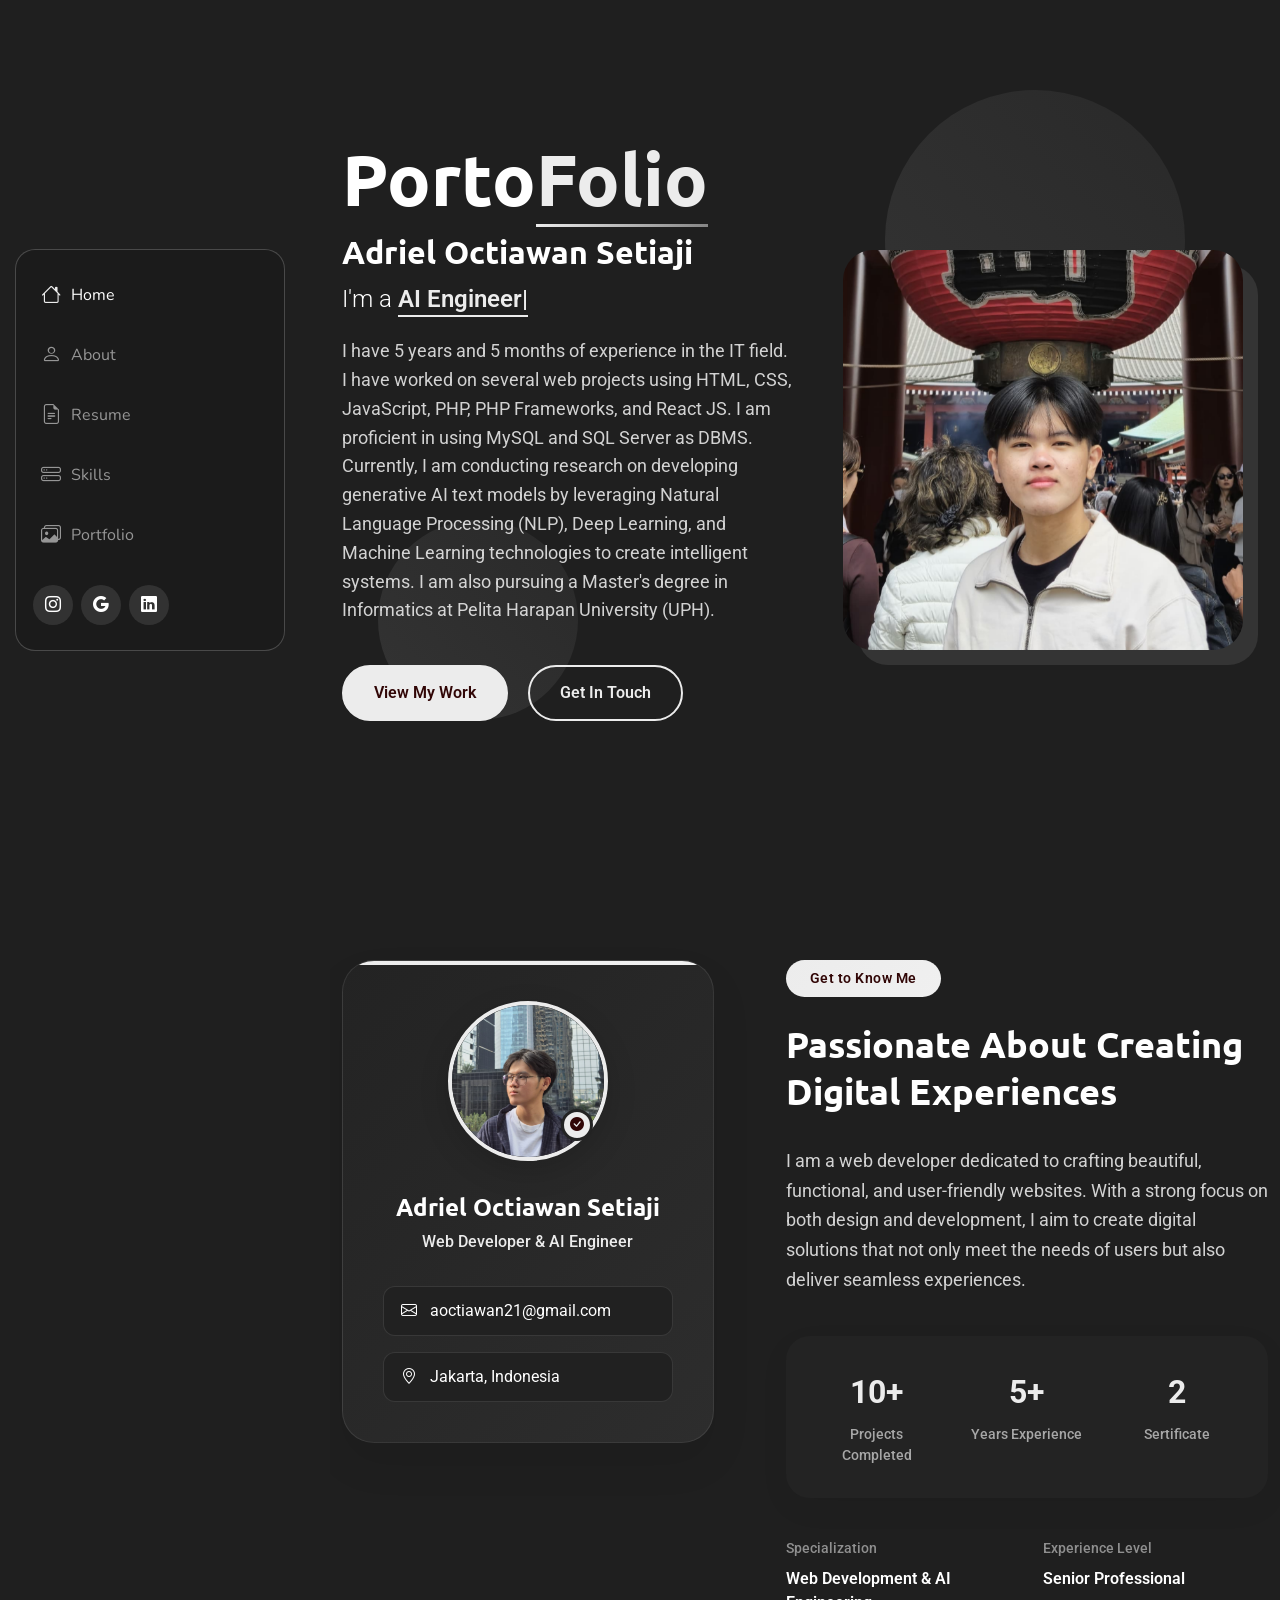
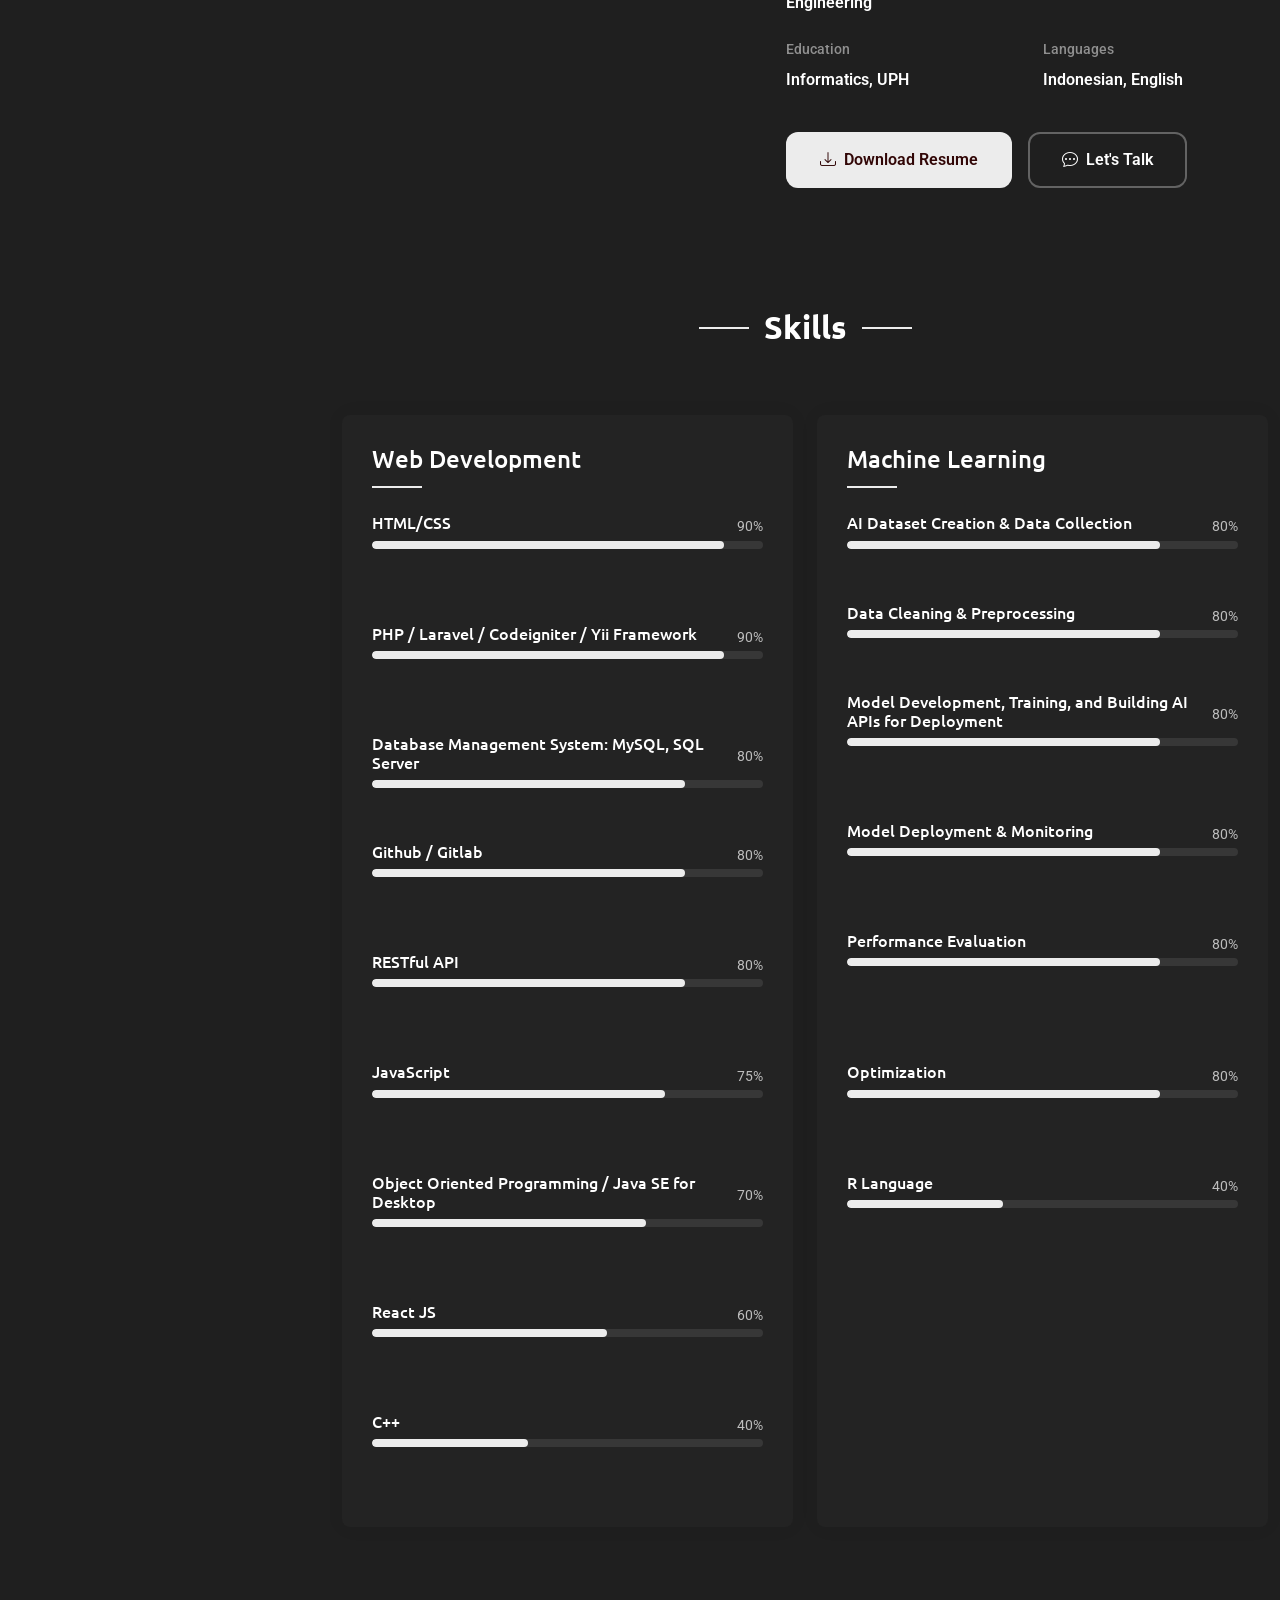
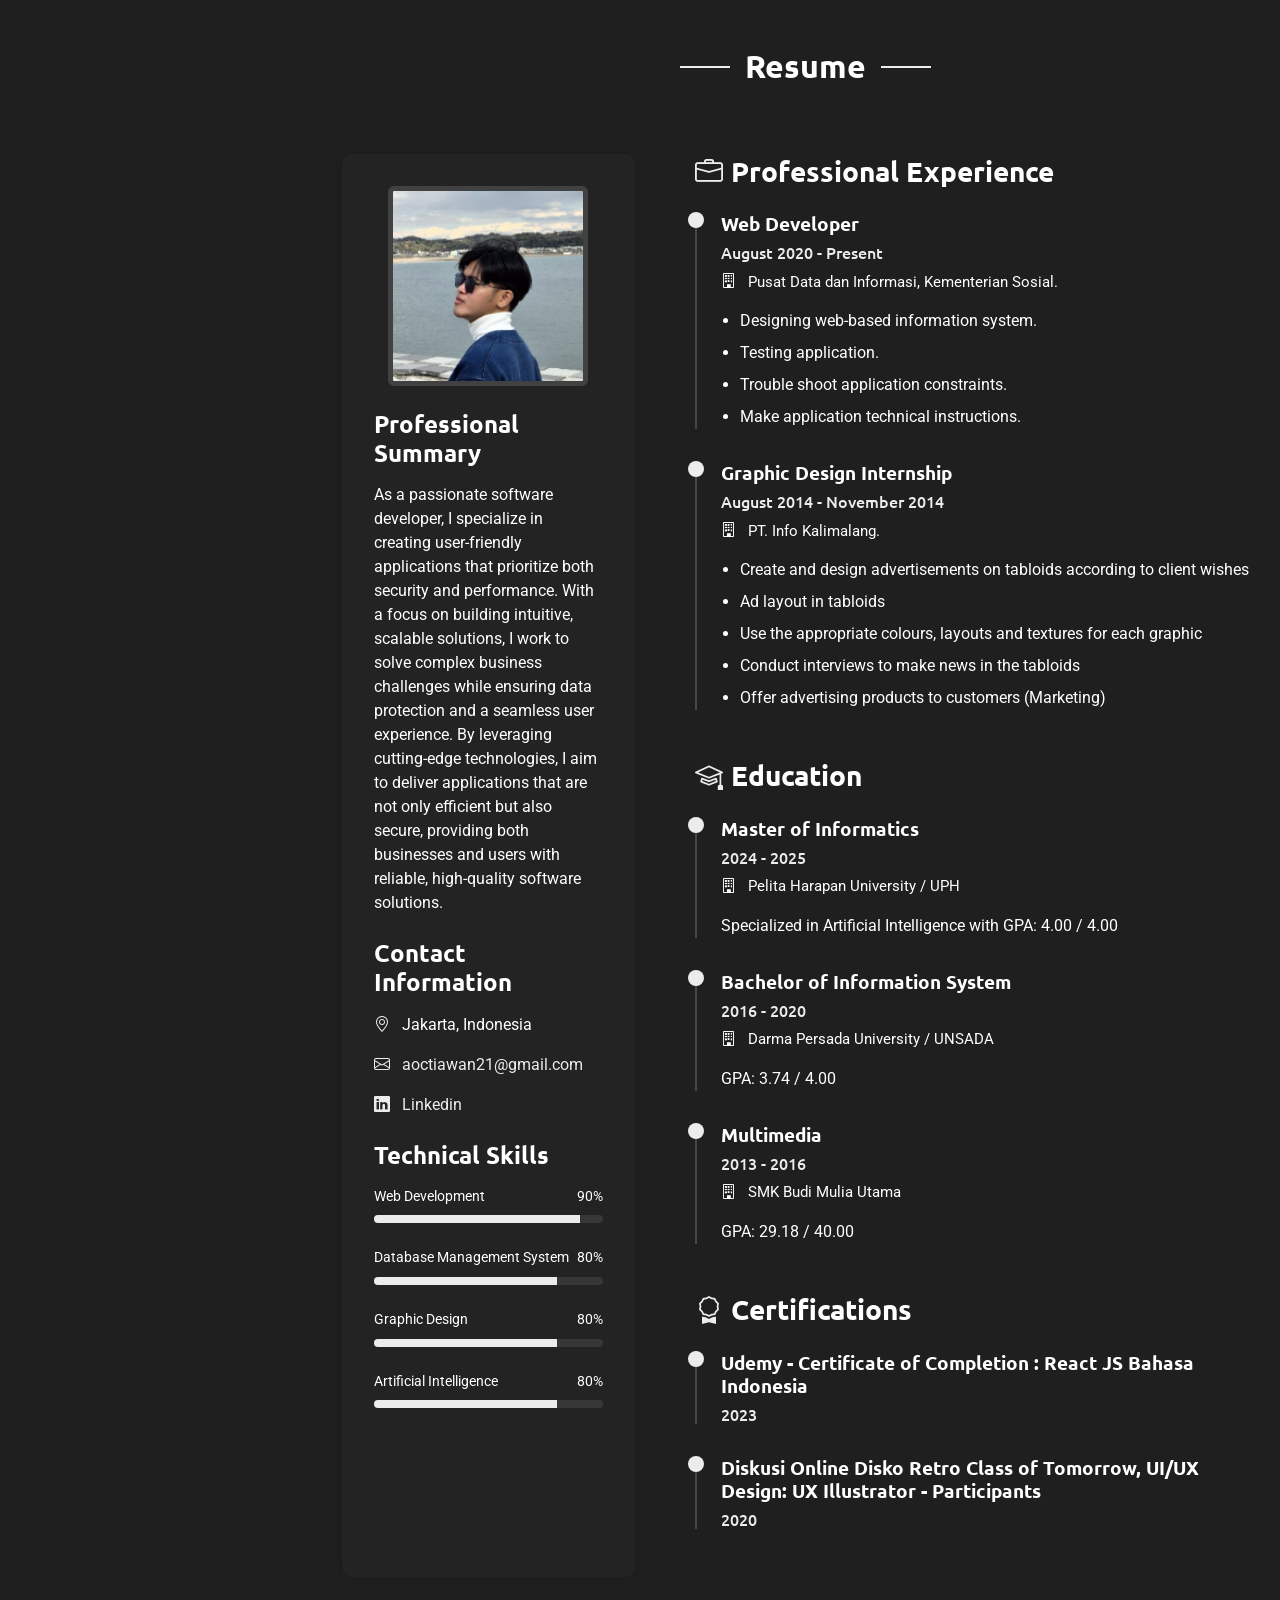
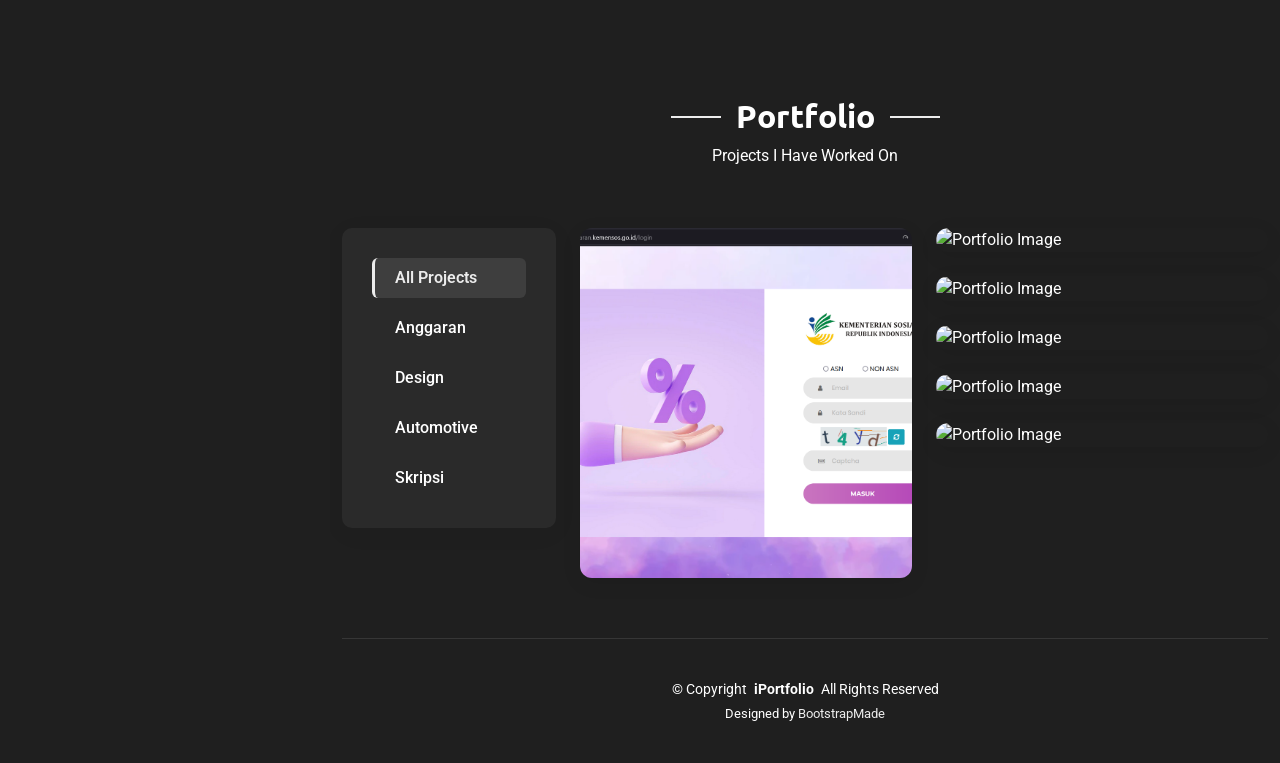
==== commit f254422a: "initiate portofolio" ====
--- a/index.html
+++ b/index.html
@@ -37,6 +37,11 @@
 </head>
 
 <body class="index-page">
+  <style>
+    .modal-header, .modal-body, .modal-footer {
+      background-color: black;
+    }
+  </style>
 
   <header id="header" class="header dark-background d-flex flex-column justify-content-center">
     <i class="header-toggle d-xl-none bi bi-list"></i>
@@ -192,49 +197,7 @@
         </div>
       </div>
     </section>
-    
-    <!-- <section id="stats" class="stats section light-background">
-      <div class="container" data-aos="fade-up" data-aos-delay="100">
-        <div class="row justify-content-center">
-          <div class="col-lg-10">
-            <div class="stats-wrapper">
-              <div class="stats-item" data-aos="zoom-in" data-aos-delay="150">
-                <div class="icon-wrapper">
-                  <i class="bi bi-emoji-smile"></i>
-                </div>
-                <span data-purecounter-start="0" data-purecounter-end="232" data-purecounter-duration="1" class="purecounter"></span>
-                <p>Happy Clients</p>
-              </div>
-              
-              <div class="stats-item" data-aos="zoom-in" data-aos-delay="200">
-                <div class="icon-wrapper">
-                  <i class="bi bi-journal-richtext"></i>
-                </div>
-                <span data-purecounter-start="0" data-purecounter-end="521" data-purecounter-duration="1" class="purecounter"></span>
-                <p>Projects</p>
-              </div>
-              
-              <div class="stats-item" data-aos="zoom-in" data-aos-delay="250">
-                <div class="icon-wrapper">
-                  <i class="bi bi-headset"></i>
-                </div>
-                <span data-purecounter-start="0" data-purecounter-end="1463" data-purecounter-duration="1" class="purecounter"></span>
-                <p>Hours Of Support</p>
-              </div>
-              
-              <div class="stats-item" data-aos="zoom-in" data-aos-delay="300">
-                <div class="icon-wrapper">
-                  <i class="bi bi-people"></i>
-                </div>
-                <span data-purecounter-start="0" data-purecounter-end="15" data-purecounter-duration="1" class="purecounter"></span>
-                <p>Hard Workers</p>
-              </div>
-            </div>
-          </div>
-        </div>
-      </div>
-    </section> -->
-    
+
     <section id="skills" class="skills section">
       <div class="container section-title" data-aos="fade-up">
         <h2>Skills</h2>
@@ -587,7 +550,7 @@
               <div class="filters-wrapper" data-aos="fade-right" data-aos-delay="150">
                 <ul class="portfolio-filters isotope-filters">
                   <li data-filter="*" class="filter-active">All Projects</li>
-                  <li data-filter=".filter-photography">Photography</li>
+                  <li data-filter=".filter-anggaran">Anggaran</li>
                   <li data-filter=".filter-design">Design</li>
                   <li data-filter=".filter-automotive">Automotive</li>
                   <li data-filter=".filter-skripsi">Skripsi</li>
@@ -597,16 +560,15 @@
 
             <div class="col-lg-9">
               <div class="row gy-4 portfolio-container isotope-container" data-aos="fade-up" data-aos-delay="200">
-                <div class="col-lg-6 col-md-6 portfolio-item isotope-item filter-photography">
+                <div class="col-lg-6 col-md-6 portfolio-item isotope-item filter-anggaran">
                   <div class="portfolio-wrap">
-                    <img src="assets/img/portfolio/portfolio-portrait-1.webp" class="img-fluid" alt="Portfolio Image" loading="lazy">
+                    <img src="assets/portfolio/si - anggaran/1.png" class="img-fluid" alt="Portfolio Image" loading="lazy">
                     <div class="portfolio-info">
                       <div class="content">
-                        <span class="category">Photography</span>
-                        <h4>Capturing Moments</h4>
+                        <span class="category">Back Office App</span>
+                        <h4>Anggaran App</h4>
                         <div class="portfolio-links">
-                          <a href="assets/img/portfolio/portfolio-portrait-1.webp" class="glightbox" title="Capturing Moments"><i class="bi bi-plus-lg"></i></a>
-                          <a href="portfolio-details.html" title="More Details"><i class="bi bi-arrow-right"></i></a>
+                          <a href="#" data-bs-toggle="modal" data-bs-target="#myModal" data-bs-img="anggaran" data-bs-title="Anggaran App" data-bs-category="Back Office App" data-bs-tech="PHP Laravel, HTML, Javascript, S3 File Uploaded" data-bs-db="SQL Server" data-bs-output="Generate Excel and PDF formats for activity submissions, User Ranking Feature which identifies those who participate in the most activities. Moreover, it provides aggregated data on activities and monthly activity graphs to help users easily analyze trends and participation levels." data-bs-description="Anggaran is a platform designed to simplify the management of budgets and the submission of activities within an organization or company. Used by the Ministry of Social Affairs, this application enables users to input various data, such as business trips (Perjadin), full-board expenses, and full-day meetings. Additionally, it offers several features that allow users to submit and manage contracts, contract archives, and activity requests like local transportation claims, speaker honorarium claims, overtime claims, and more.With Anggaran, administrative processes become more efficient, transparent, and organized." title="More Details"><i class="bi bi-arrow-right"></i></a>
                         </div>
                       </div>
                     </div>
@@ -692,20 +654,127 @@
                     </div>
                   </div>
                 </div>
-
-              </div><!-- End Portfolio Container -->
+              </div>
             </div>
           </div>
-
         </div>
-
-      </div>
-
+      </div>
     </section>
   </main>
 
+  <!-- Add more content or details about the app -->
+  <div class="modal fade" id="myModal" tabindex="-1" role="dialog" aria-labelledby="exampleModalLabel" aria-hidden="true">
+    <div class="modal-dialog modal-xl" role="document">
+      <div class="modal-content">
+        <div class="modal-header">
+          <h5 class="modal-title" id="exampleModalLabel">Portfolio Details</h5>
+          <button type="button" class="btn-close" data-bs-dismiss="modal" aria-label="Close"></button>
+        </div>
+        <div class="modal-body">
+          <section id="portfolio-details" class="portfolio-details section">
+            <div class="container" data-aos="fade-up" data-aos-delay="100">
+              <div class="row gy-4">
+                <div class="col-lg-8">
+                  <div class="portfolio-details-slider swiper init-swiper">
+                    <script type="application/json" class="swiper-config">
+                      {
+                        "loop": true,
+                        "speed": 600,
+                        "autoplay": {
+                          "delay": 5000
+                        },
+                        "slidesPerView": "auto",
+                        "pagination": {
+                          "el": ".swiper-pagination",
+                          "type": "bullets",
+                          "clickable": true
+                        }
+                      }
+                    </script>
+
+                    <div class="swiper-wrapper align-items-center">
+                      <div class="swiper-slide">
+                        <img id="swiper-img-1" src="" alt="Portfolio Image" class="img-fluid" loading="lazy">
+                      </div>
+                      <div class="swiper-slide">
+                        <img id="swiper-img-2" src="" alt="Portfolio Image" class="img-fluid" loading="lazy">
+                      </div>
+                      <div class="swiper-slide">
+                        <img id="swiper-img-3" src="" alt="Portfolio Image" class="img-fluid" loading="lazy">
+                      </div>
+                      <div class="swiper-slide">
+                        <img id="swiper-img-4" src="" alt="Portfolio Image" class="img-fluid" loading="lazy">
+                      </div>
+                    </div>
+                    <div class="swiper-pagination"></div>
+                  </div>
+                </div>
+
+                <div class="col-lg-4">
+                  <div class="portfolio-info" data-aos="fade-left" data-aos-delay="200">
+                    <h3>Project Information</h3>
+                    <ul>
+                      <li><strong>Category</strong>: <span id="category"></span></li>
+                      <li><strong>Technologies</strong>: <span id="tech"></span></li>
+                      <li><strong>Output App</strong>: <span id="output"></span></li>
+                      <li><strong>DBMS</strong>: <span id="db"></span></li>
+                    </ul>
+                  </div>
+                </div>
+
+                <div class="col-lg-12">
+                  <div class="portfolio-description" data-aos="fade-up" data-aos-delay="300">
+                    <h2>Project Overview</h2>
+                    <h5 id="description"></h5>
+                  </div>
+                </div>
+              </div>
+            </div>
+          </section>
+        </div>
+        <div class="modal-footer">
+          <button type="button" class="btn btn-secondary" data-bs-dismiss="modal">Close</button>
+        </div>
+      </div>
+    </div>
+  </div>
+
+  <script>
+    document.addEventListener('DOMContentLoaded', function () {
+      var myModal = document.getElementById('myModal');
+      myModal.addEventListener('show.bs.modal', function (event) {
+        var button = event.relatedTarget;
+        var title = button.getAttribute('data-bs-title');
+        var category = button.getAttribute('data-bs-category');
+        var tech = button.getAttribute('data-bs-tech');
+        var db = button.getAttribute('data-bs-db');
+        var description = button.getAttribute('data-bs-description');
+        var output = button.getAttribute('data-bs-output');
+        var imgFolder = button.getAttribute('data-bs-img');
+        
+        var imgPaths = [
+          "assets/portfolio/si - " + imgFolder + "/1.png",
+          "assets/portfolio/si - " + imgFolder + "/2.png",
+          "assets/portfolio/si - " + imgFolder + "/3.png",
+          "assets/portfolio/si - " + imgFolder + "/4.png"
+        ];
+
+        for (let i = 0; i < imgPaths.length; i++) {
+          var imgElement = document.getElementById('swiper-img-' + (i + 1));
+          imgElement.src = imgPaths[i];
+        }
+
+        myModal.querySelector('.modal-title').textContent = 'Details ' + title;
+        myModal.querySelector('#category').textContent = category;
+        myModal.querySelector('#tech').textContent = tech;
+        myModal.querySelector('#output').textContent = output;
+        myModal.querySelector('#db').textContent = db;
+        myModal.querySelector('#description').textContent = description;
+      });
+    });
+  </script>
+
   <footer id="footer" class="footer position-relative">
-
     <div class="container">
       <div class="copyright text-center ">
         <p>© <span>Copyright</span> <strong class="px-1 sitename">iPortfolio</strong> <span>All Rights Reserved</span></p>
@@ -714,7 +783,6 @@
         Designed by <a href="https://bootstrapmade.com/">BootstrapMade</a>
       </div>
     </div>
-
   </footer>
 
   <a href="#" id="scroll-top" class="scroll-top d-flex align-items-center justify-content-center"><i class="bi bi-arrow-up-short"></i></a>
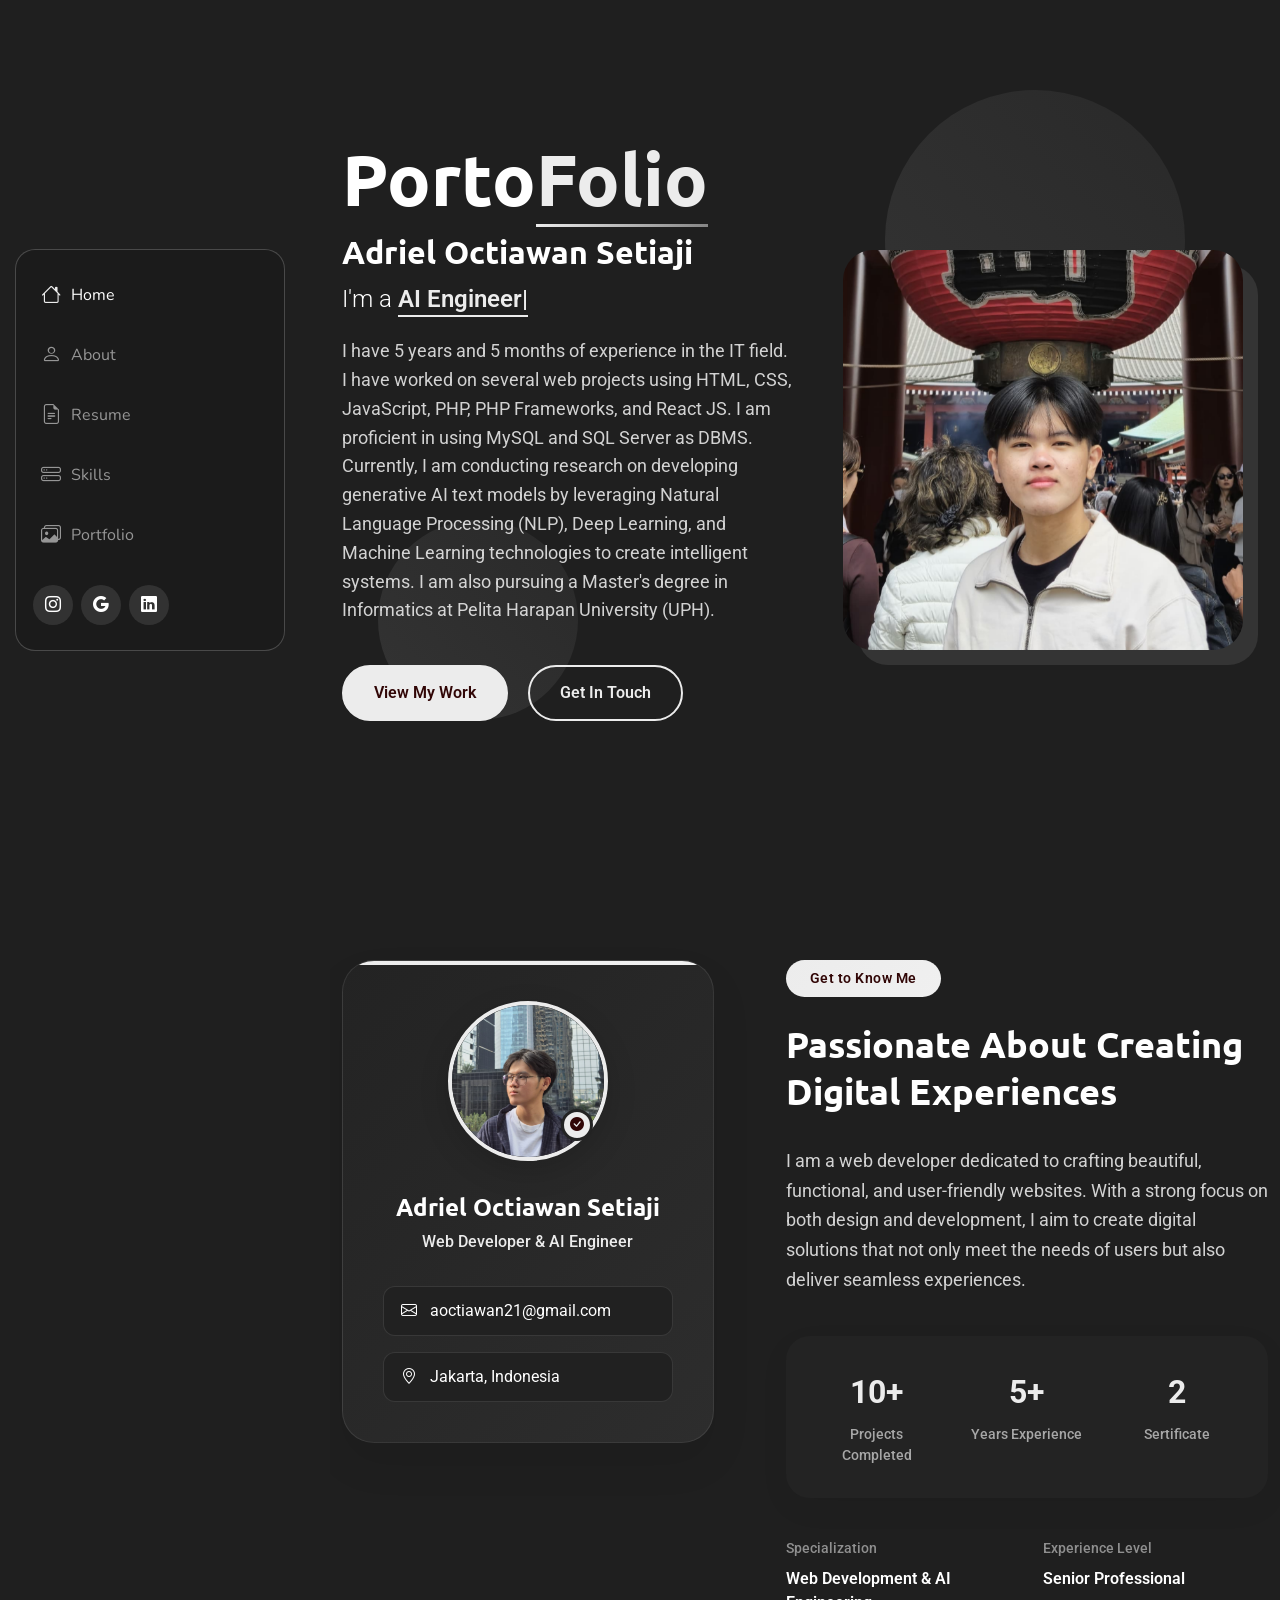
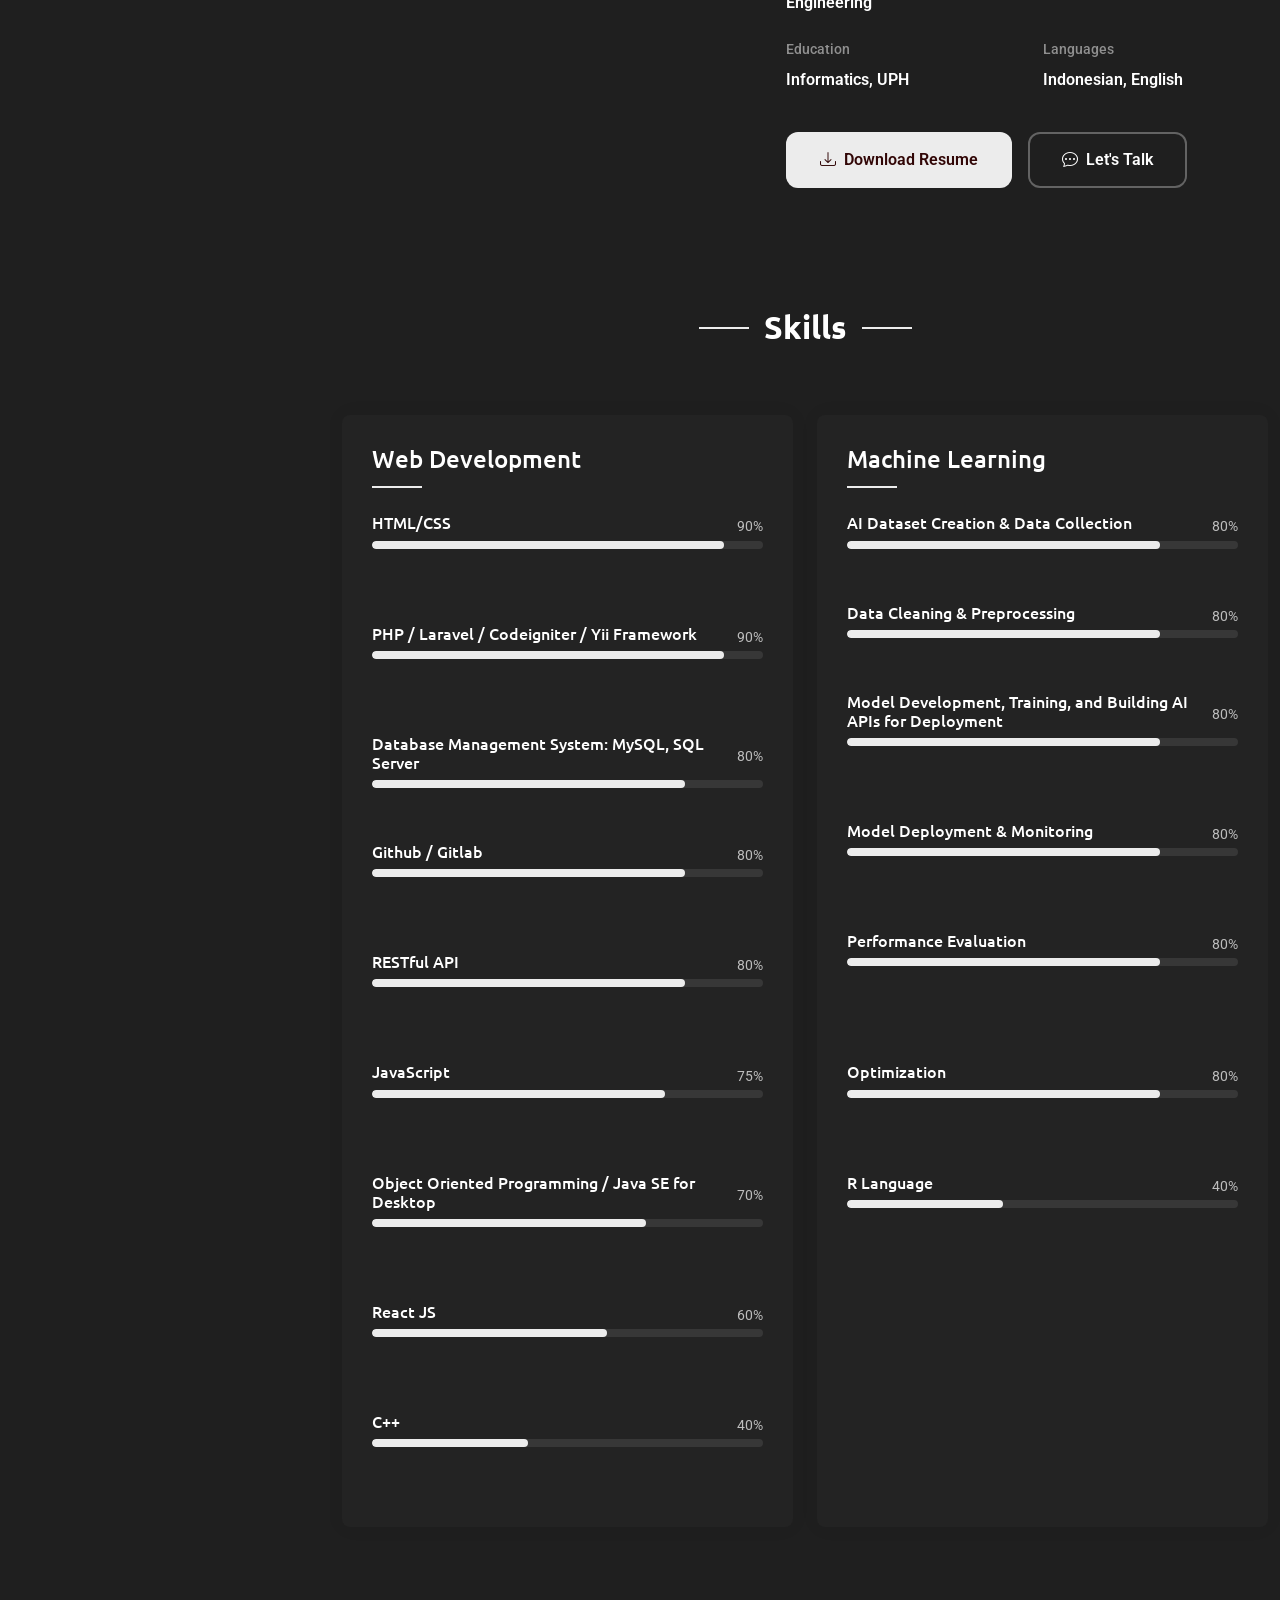
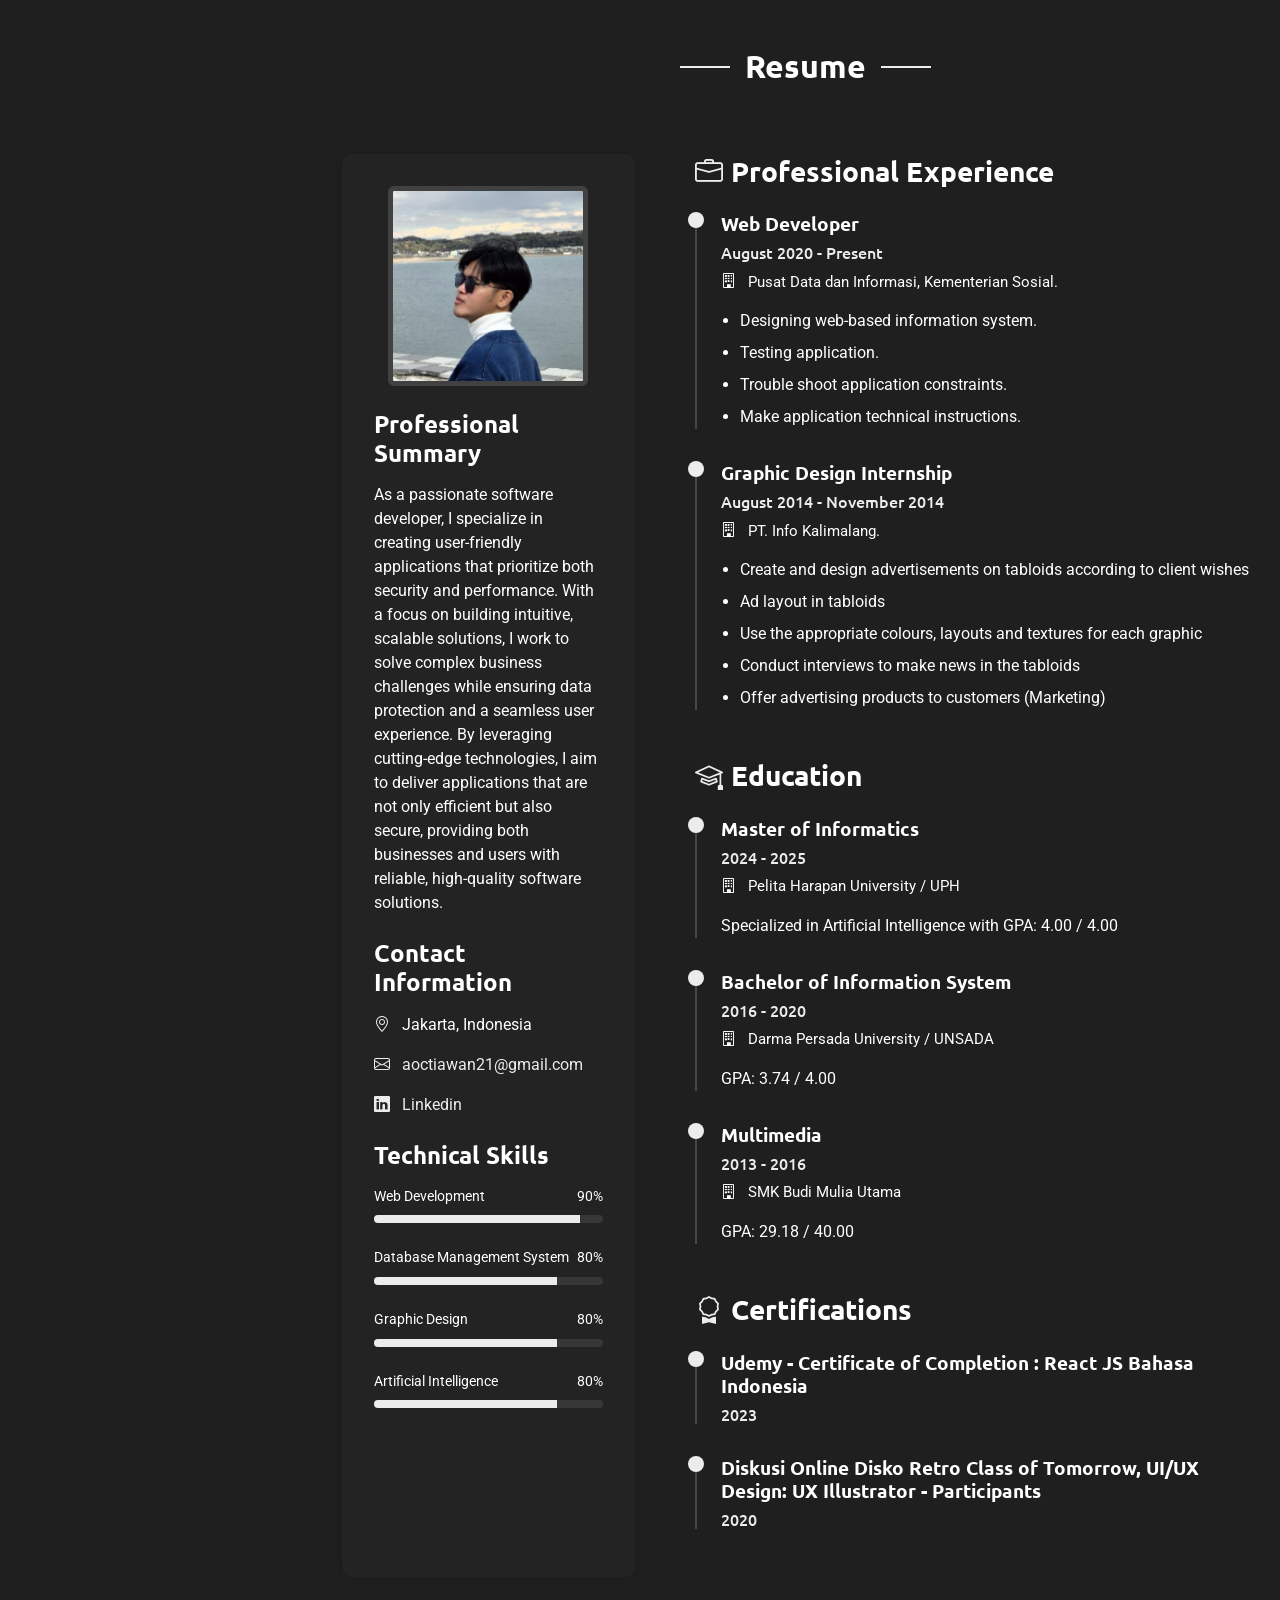
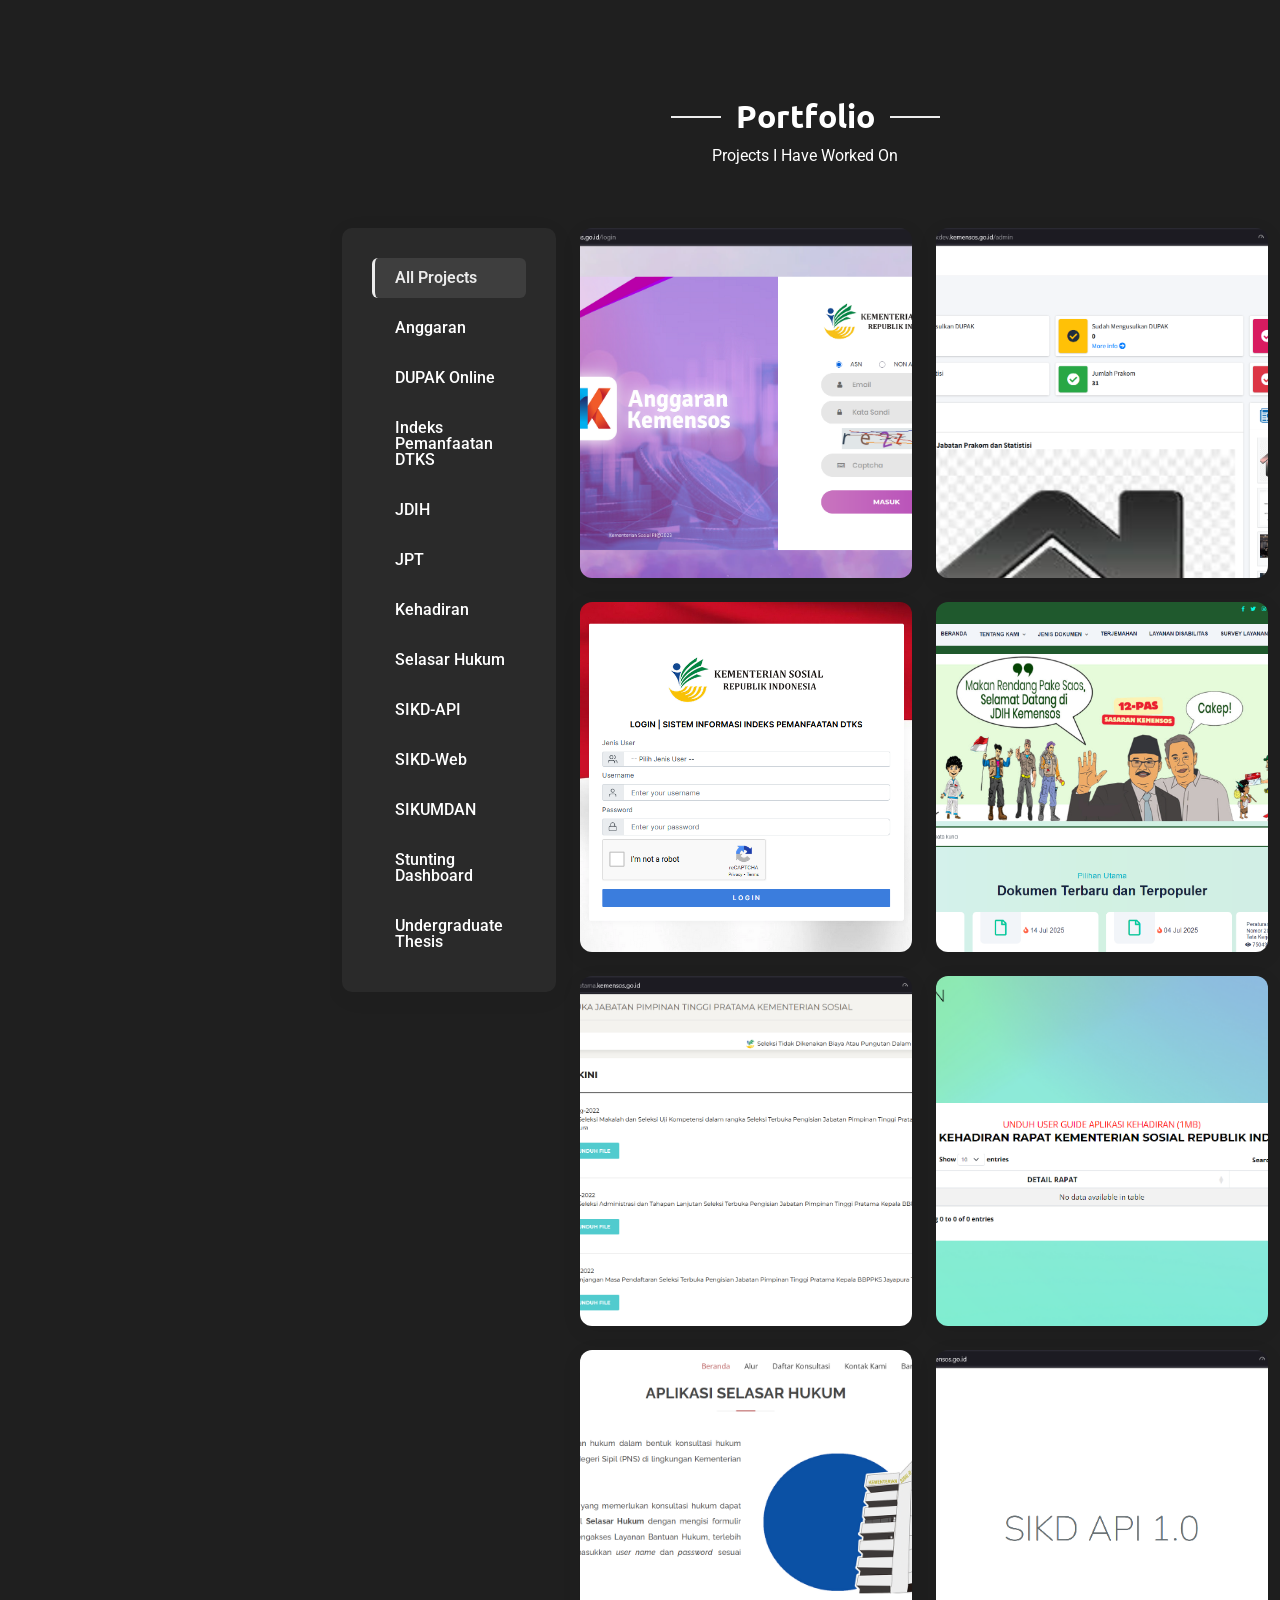
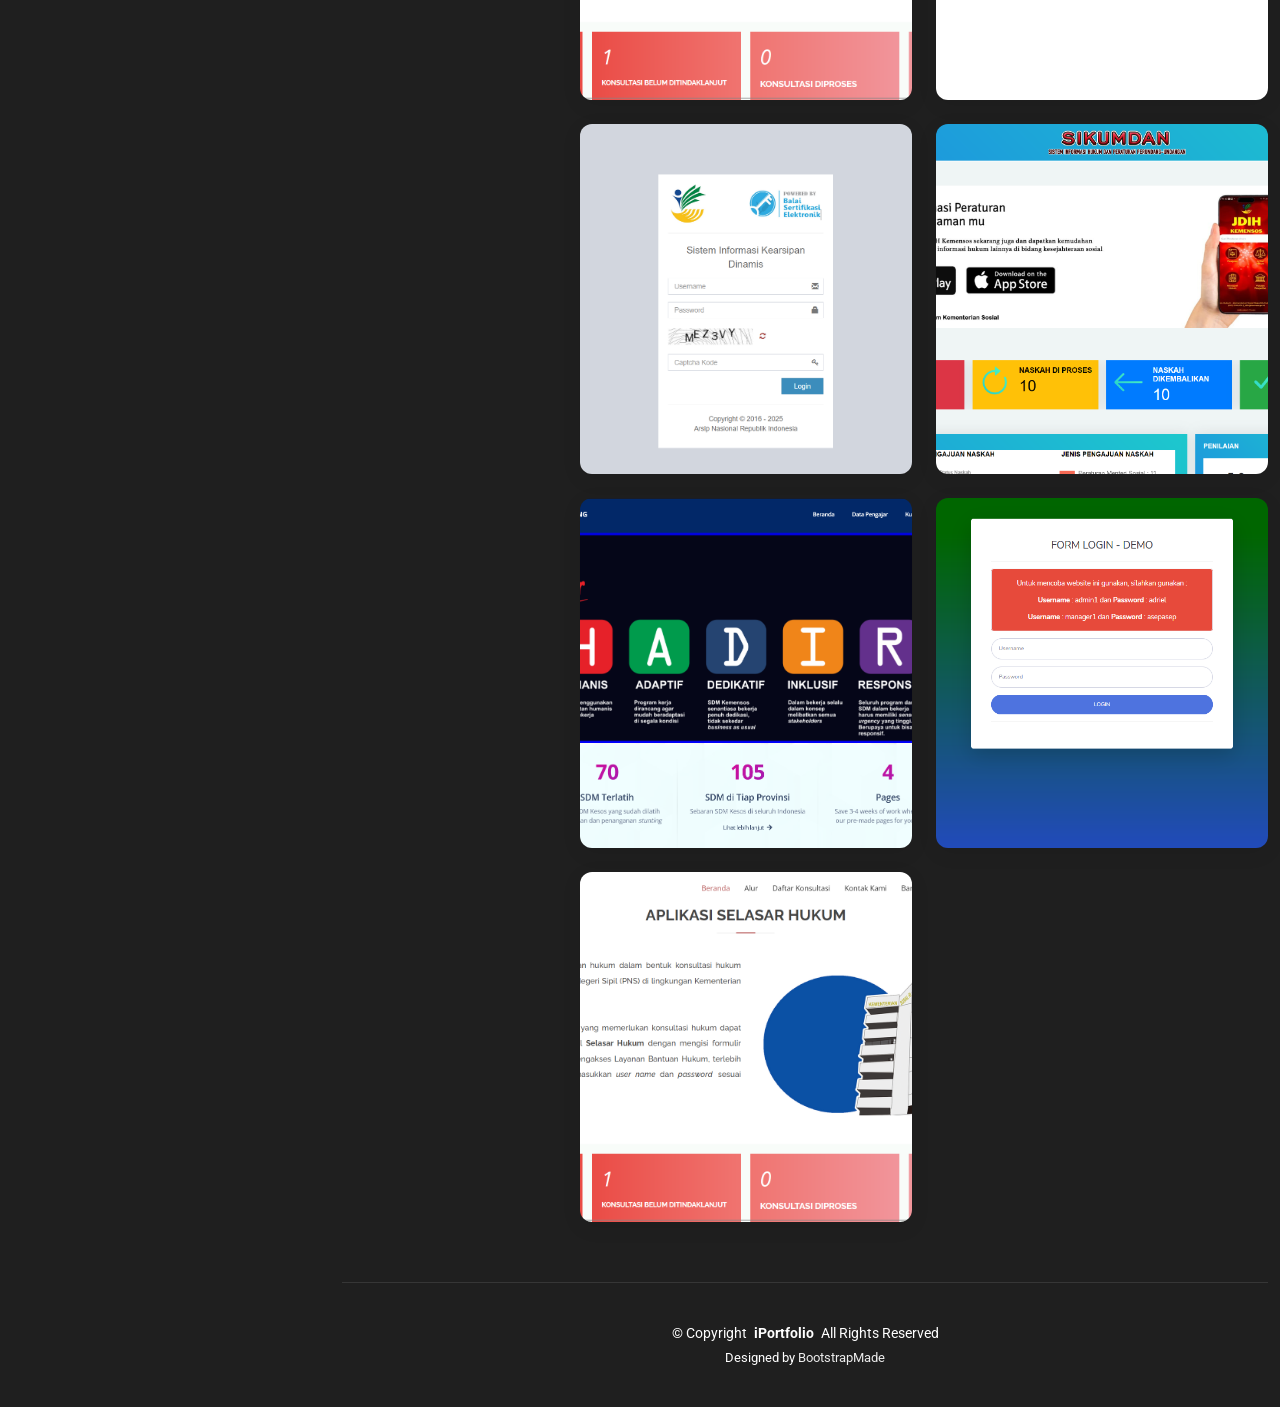
==== commit d5f9176a: "update portfolio terbaru" ====
--- a/index.html
+++ b/index.html
@@ -551,9 +551,17 @@
                 <ul class="portfolio-filters isotope-filters">
                   <li data-filter="*" class="filter-active">All Projects</li>
                   <li data-filter=".filter-anggaran">Anggaran</li>
-                  <li data-filter=".filter-design">Design</li>
-                  <li data-filter=".filter-automotive">Automotive</li>
-                  <li data-filter=".filter-skripsi">Skripsi</li>
+                  <li data-filter=".filter-dupak">DUPAK Online</li>
+                  <li data-filter=".filter-dtks">Indeks Pemanfaatan DTKS</li>
+                  <li data-filter=".filter-jdih">JDIH</li>
+                  <li data-filter=".filter-jpt">JPT</li>
+                  <li data-filter=".filter-kehadiran">Kehadiran</li>
+                  <li data-filter=".filter-selasarhukum">Selasar Hukum</li>
+                  <li data-filter=".filter-sikd_api">SIKD-API</li>
+                  <li data-filter=".filter-sikd">SIKD-Web</li>
+                  <li data-filter=".filter-sikumdan">SIKUMDAN</li>
+                  <li data-filter=".filter-stunting">Stunting Dashboard</li>
+                  <li data-filter=".filter-skripsi">Undergraduate Thesis</li>
                 </ul>
               </div>
             </div>
@@ -568,39 +576,157 @@
                         <span class="category">Back Office App</span>
                         <h4>Anggaran App</h4>
                         <div class="portfolio-links">
-                          <a href="#" data-bs-toggle="modal" data-bs-target="#myModal" data-bs-img="anggaran" data-bs-title="Anggaran App" data-bs-category="Back Office App" data-bs-tech="PHP Laravel, HTML, Javascript, S3 File Uploaded" data-bs-db="SQL Server" data-bs-output="Generate Excel and PDF formats for activity submissions, User Ranking Feature which identifies those who participate in the most activities. Moreover, it provides aggregated data on activities and monthly activity graphs to help users easily analyze trends and participation levels." data-bs-description="Anggaran is a platform designed to simplify the management of budgets and the submission of activities within an organization or company. Used by the Ministry of Social Affairs, this application enables users to input various data, such as business trips (Perjadin), full-board expenses, and full-day meetings. Additionally, it offers several features that allow users to submit and manage contracts, contract archives, and activity requests like local transportation claims, speaker honorarium claims, overtime claims, and more.With Anggaran, administrative processes become more efficient, transparent, and organized." title="More Details"><i class="bi bi-arrow-right"></i></a>
+                          <a href="#" data-bs-toggle="modal" data-bs-target="#myModal" data-bs-img="anggaran" data-bs-title="Anggaran App" data-bs-category="Back Office App" data-bs-tech="PHP Laravel, HTML, Javascript, Amazon S3, Monolith App" data-bs-db="SQL Server" data-bs-feature="Generate Excel and PDF formats for activity submissions, User Ranking Feature which identifies those who participate in the most activities. Moreover, it provides aggregated data on activities and monthly activity graphs to help users easily analyze trends and participation levels." data-bs-description="Anggaran is a platform designed to simplify the management of budgets and the submission of activities within an organization or company. Used by the Ministry of Social Affairs, this application enables users to input various data, such as business trips (Perjadin), full-board expenses, and full-day meetings. Additionally, it offers several features that allow users to submit and manage contracts, contract archives, and activity requests like local transportation claims, speaker honorarium claims, overtime claims, and more.With Anggaran, administrative processes become more efficient, transparent, and organized." title="More Details"><i class="bi bi-arrow-right"></i></a>
                         </div>
                       </div>
                     </div>
                   </div>
                 </div>
                 
-                <div class="col-lg-6 col-md-6 portfolio-item isotope-item filter-design">
-                  <div class="portfolio-wrap">
-                    <img src="assets/img/portfolio/portfolio-2.webp" class="img-fluid" alt="Portfolio Image" loading="lazy">
-                    <div class="portfolio-info">
-                      <div class="content">
-                        <span class="category">Web Design</span>
-                        <h4>Woodcraft Design</h4>
-                        <div class="portfolio-links">
-                          <a href="assets/img/portfolio/portfolio-2.webp" class="glightbox" title="Woodcraft Design"><i class="bi bi-plus-lg"></i></a>
-                          <a href="portfolio-details.html" title="More Details"><i class="bi bi-arrow-right"></i></a>
+                <div class="col-lg-6 col-md-6 portfolio-item isotope-item filter-dupak">
+                  <div class="portfolio-wrap">
+                    <img src="assets/portfolio/si - dupak/1.png" class="img-fluid" alt="Portfolio Image" loading="lazy">
+                    <div class="portfolio-info">
+                      <div class="content">
+                        <span class="category">Back Office App</span>
+                        <h4>DUPAK Online (Daftar Usulan Pengajuan Angka Kredit)</h4>
+                        <div class="portfolio-links">
+                          <a href="#" data-bs-toggle="modal" data-bs-target="#myModal" data-bs-img="dupak" data-bs-title="DUPAK Online (Daftar Usulan Pengajuan Angka Kredit)" data-bs-category="Back Office App" data-bs-tech="PHP Codeigniter, Monolith App" data-bs-db="MySQL" data-bs-feature="The input is done using monthly data for each year to predict room sales for the following year. It displays a monthly room sales graph and generates a PDF for the ranking." data-bs-description="Online-Based Credit Score Proposal List (DUPAK) is used to propose credit scores submitted by individual functional officials. DUPAK contains a detailed list of activities, including the credit score values earned over a specific period, which are used as the basis for evaluating promotions or grade increases for civil servants (PNS)." title="More Details"><i class="bi bi-arrow-right"></i></a>
+                        </div>
+                      </div>
+                    </div>
+                  </div>
+                </div>
+
+                <div class="col-lg-6 col-md-6 portfolio-item isotope-item filter-dtks">
+                  <div class="portfolio-wrap">
+                    <img src="assets/portfolio/si - dtks/1.png" class="img-fluid" alt="Portfolio Image" loading="lazy">
+                    <div class="portfolio-info">
+                      <div class="content">
+                        <span class="category">Public Information App</span>
+                        <h4>Indeks Pemanfaatan DTKS</h4>
+                        <div class="portfolio-links">
+                          <a href="#" data-bs-toggle="modal" data-bs-target="#myModal" data-bs-img="dtks" data-bs-title="Indeks Pemanfaatan DTKS" data-bs-category="Public Information App" data-bs-tech="PHP Laravel, Interconnection with SIKS APP, Monolith App" data-bs-db="MySQL" data-bs-feature="Conducting a public satisfaction survey input, which will then generate an output with algorithmic calculations to assess the level of public satisfaction." data-bs-description="Indeks Pemanfaatan DTKS is a system used for surveying the satisfaction of regional apparatus." title="More Details"><i class="bi bi-arrow-right"></i></a>
+                        </div>
+                      </div>
+                    </div>
+                  </div>
+                </div>
+
+                <div class="col-lg-6 col-md-6 portfolio-item isotope-item filter-jdih">
+                  <div class="portfolio-wrap">
+                    <img src="assets/portfolio/si - jdih/1.png" class="img-fluid" alt="Portfolio Image" loading="lazy">
+                    <div class="portfolio-info">
+                      <div class="content">
+                        <span class="category">Public Information App</span>
+                        <h4>JDIH (Jaringan Dokumentasi dan Informasi Hukum)</h4>
+                        <div class="portfolio-links">
+                          <a href="#" data-bs-toggle="modal" data-bs-target="#myModal" data-bs-img="jdih" data-bs-title="JDIH" data-bs-category="Public Information App" data-bs-tech="PHP Laravel, Interconnection with SIKUMDAN APP, Microservices / Modular App with Backend - Frontend, Amazon S3" data-bs-db="MySQL" data-bs-feature="This app feature provides language conversion between Indonesian and English, theme customization, and data charts for legal document statistics, as well as a visitor counter." data-bs-description="JDIH (Legal Documents and Information Network) is a news portal and a resource for providing legal document information to the public, specifically regarding regulations and decisions from the Ministry of Social Affairs. Through this portal, users can access and stay informed about relevant legal frameworks and decisions made by the Ministry, ensuring transparency and accessibility of legal information." title="More Details"><i class="bi bi-arrow-right"></i></a>
+                        </div>
+                      </div>
+                    </div>
+                  </div>
+                </div>
+
+                <div class="col-lg-6 col-md-6 portfolio-item isotope-item filter-jpt">
+                  <div class="portfolio-wrap">
+                    <img src="assets/portfolio/si - jpt/1.png" class="img-fluid" alt="Portfolio Image" loading="lazy">
+                    <div class="portfolio-info">
+                      <div class="content">
+                        <span class="category">Back Office App</span>
+                        <h4>JPT (Jabatan Pimpinan Tinggi)</h4>
+                        <div class="portfolio-links">
+                          <a href="#" data-bs-toggle="modal" data-bs-target="#myModal" data-bs-img="jpt" data-bs-title="JPT (Jabatan Pimpinan Tinggi)" data-bs-category="Back Office App" data-bs-tech="PHP Laravel, Monolith App" data-bs-db="MySQL" data-bs-feature="-" data-bs-description="JPT (Jabatan Pimpinan Tinggi) is a position auction application used by employees interested in holding a Executive Management Position within an agency or work unit in the Ministry of Social Affairs. Employees can nominate themselves to be compared with other candidates for the Executive Management position based on their qualifications." title="More Details"><i class="bi bi-arrow-right"></i></a>
+                        </div>
+                      </div>
+                    </div>
+                  </div>
+                </div>
+
+                <div class="col-lg-6 col-md-6 portfolio-item isotope-item filter-kehadiran">
+                  <div class="portfolio-wrap">
+                    <img src="assets/portfolio/si - kehadiran/1.png" class="img-fluid" alt="Portfolio Image" loading="lazy">
+                    <div class="portfolio-info">
+                      <div class="content">
+                        <span class="category">Back Office App</span>
+                        <h4>Kehadiran</h4>
+                        <div class="portfolio-links">
+                          <a href="#" data-bs-toggle="modal" data-bs-target="#myModal" data-bs-img="kehadiran" data-bs-title="Kehadiran" data-bs-category="Back Office App" data-bs-tech="PHP Laravel, Monolith App" data-bs-db="MySQL" data-bs-feature="Meeting attendance recap." data-bs-description="Kehadiran is an application used to record attendance for meetings and activities held within the Ministry of Social Affairs." title="More Details"><i class="bi bi-arrow-right"></i></a>
+                        </div>
+                      </div>
+                    </div>
+                  </div>
+                </div>
+
+                <div class="col-lg-6 col-md-6 portfolio-item isotope-item filter-selasarhukum">
+                  <div class="portfolio-wrap">
+                    <img src="assets/portfolio/si - selasarhukum/1.png" class="img-fluid" alt="Portfolio Image" loading="lazy">
+                    <div class="portfolio-info">
+                      <div class="content">
+                        <span class="category">Back Office App</span>
+                        <h4>Selasar Hukum</h4>
+                        <div class="portfolio-links">
+                          <a href="#" data-bs-toggle="modal" data-bs-target="#myModal" data-bs-img="selasarhukum" data-bs-title="Selasar Hukum" data-bs-category="Back Office App" data-bs-tech="PHP Laravel, Monolith App" data-bs-db="MySQL" data-bs-feature="-" data-bs-description="Selasar Hukum is an application for legal consultation regarding legal issues experienced by employees within the Ministry of Social Affairs." title="More Details"><i class="bi bi-arrow-right"></i></a>
+                        </div>
+                      </div>
+                    </div>
+                  </div>
+                </div>
+
+                <div class="col-lg-6 col-md-6 portfolio-item isotope-item filter-sikd_api">
+                  <div class="portfolio-wrap">
+                    <img src="assets/portfolio/si - api_sikd/1.png" class="img-fluid" alt="Portfolio Image" loading="lazy">
+                    <div class="portfolio-info">
+                      <div class="content">
+                        <span class="category">Back Office App</span>
+                        <h4>SIKD API (Sistem Informasi Kearsiapan Dinamis)</h4>
+                        <div class="portfolio-links">
+                          <a href="#" data-bs-toggle="modal" data-bs-target="#myModal" data-bs-img="api_sikd" data-bs-title="SIKD-API" data-bs-category="Back Office App" data-bs-tech="PHP Laravel, Tokenization, Backend App" data-bs-db="MySQL" data-bs-feature="Generate PDF formats." data-bs-description="SIKD-API is a Restful API used as the backend for the mobile application of SIKD (Sistem Informasi Kearsipan Dinamis), which is an archive management system. SIKD itself is a document management system utilized by the Ministry of Social Affairs (Kementerian Sosial). This API facilitates the integration between the mobile application and the SIKD system, allowing users to interact with the system's data and features efficiently. Through the SIKD-API, various operations related to archiving and document management can be performed, ensuring smooth communication and data retrieval between the mobile app and the central system." title="More Details"><i class="bi bi-arrow-right"></i></a>
                         </div>
                       </div>
                     </div>
                   </div>
                 </div>
                 
-                <div class="col-lg-6 col-md-6 portfolio-item isotope-item filter-automotive">
-                  <div class="portfolio-wrap">
-                    <img src="assets/img/portfolio/portfolio-portrait-2.webp" class="img-fluid" alt="Portfolio Image" loading="lazy">
-                    <div class="portfolio-info">
-                      <div class="content">
-                        <span class="category">Automotive</span>
-                        <h4>Classic Beauty</h4>
-                        <div class="portfolio-links">
-                          <a href="assets/img/portfolio/portfolio-portrait-2.webp" class="glightbox" title="Classic Beauty"><i class="bi bi-plus-lg"></i></a>
-                          <a href="portfolio-details.html" title="More Details"><i class="bi bi-arrow-right"></i></a>
+                <div class="col-lg-6 col-md-6 portfolio-item isotope-item filter-sikd">
+                  <div class="portfolio-wrap">
+                    <img src="assets/portfolio/si - sikd/1.png" class="img-fluid" alt="Portfolio Image" loading="lazy">
+                    <div class="portfolio-info">
+                      <div class="content">
+                        <span class="category">Back Office App</span>
+                        <h4>SIKD (Sistem Informasi Kearsiapan Dinamis)</h4>
+                        <div class="portfolio-links">
+                          <a href="#" data-bs-toggle="modal" data-bs-target="#myModal" data-bs-img="sikd" data-bs-title="SIKD (Sistem Informasi Kearsiapan Dinamis)" data-bs-category="Back Office App" data-bs-tech="PHP Codeigniter, Monolith App" data-bs-db="MySQL" data-bs-feature="The output generated is a letter that has been digitally signed by the Executive Management." data-bs-description="SIKD is an application used to create official letters within the Ministry of Social Affairs." title="More Details"><i class="bi bi-arrow-right"></i></a>
+                        </div>
+                      </div>
+                    </div>
+                  </div>
+                </div>
+
+                <div class="col-lg-6 col-md-6 portfolio-item isotope-item filter-sikumdan">
+                  <div class="portfolio-wrap">
+                    <img src="assets/portfolio/si - sikumdan/1.png" class="img-fluid" alt="Portfolio Image" loading="lazy">
+                    <div class="portfolio-info">
+                      <div class="content">
+                        <span class="category">Back Office App</span>
+                        <h4>SIKUMDAN (Sistem Informasi Hukum dan Perundang-undangan)</h4>
+                        <div class="portfolio-links">
+                          <a href="#" data-bs-toggle="modal" data-bs-target="#myModal" data-bs-img="sikumdan" data-bs-title="SIKUMDAN" data-bs-category="Back Office App" data-bs-tech="PHP Laravel, Interconnection with SIKUMDAN APP and Selasar Hukum App, Monolith App, Amazon S3" data-bs-db="MySQL" data-bs-feature="This app feature displays aggregate data of legal draft submissions based on their status and shows aggregate data of legal document products categorized by type. It also provides statistical data in the form of graphs, as well as a satisfaction rating feature, where the Legal Bureau's service is evaluated by the units within the Ministry of Social Affairs." data-bs-description="SIKUMDAN is used to track legal drafts that have been submitted by other units within the Ministry of Social Affairs. The Legal Bureau then updates the status of the draft, indicating its current stage. Additionally, it facilitates the input of legal document products into the system." title="More Details"><i class="bi bi-arrow-right"></i></a>
+                        </div>
+                      </div>
+                    </div>
+                  </div>
+                </div>
+
+                <div class="col-lg-6 col-md-6 portfolio-item isotope-item filter-stunting">
+                  <div class="portfolio-wrap">
+                    <img src="assets/portfolio/si - stunting/1.png" class="img-fluid" alt="Portfolio Image" loading="lazy">
+                    <div class="portfolio-info">
+                      <div class="content">
+                        <span class="category">Public Information App</span>
+                        <h4>Stunting Dashboard</h4>
+                        <div class="portfolio-links">
+                          <a href="#" data-bs-toggle="modal" data-bs-target="#myModal" data-bs-img="stunting" data-bs-title="Stunting Dashboard" data-bs-category="Public Information App" data-bs-tech="PHP Laravel, Monolith App" data-bs-db="MySQL" data-bs-feature="Displaying data in the form of a Leaflet map." data-bs-description="Displaying information on stunting distributed across Indonesia." title="More Details"><i class="bi bi-arrow-right"></i></a>
                         </div>
                       </div>
                     </div>
@@ -609,51 +735,34 @@
 
                 <div class="col-lg-6 col-md-6 portfolio-item isotope-item filter-skripsi">
                   <div class="portfolio-wrap">
-                    <img src="assets/img/portfolio/portfolio-portrait-4.webp" class="img-fluid" alt="Portfolio Image" loading="lazy">
-                    <div class="portfolio-info">
-                      <div class="content">
-                        <span class="category">Skripsi</span>
-                        <h4>Aplikasi Prediksi Penjualan Kamar menggunakan Regresi Linear</h4>
-                        <div class="portfolio-links">
-                          <a href="assets/img/portfolio/portfolio-portrait-4.webp" class="glightbox" title="Skripsi"><i class="bi bi-plus-lg"></i></a>
-                          <a href="portfolio-details.html" title="More Details"><i class="bi bi-arrow-right"></i></a>
-                        </div>
-                      </div>
-                    </div>
-                  </div>
-                </div>
-
-                <div class="col-lg-6 col-md-6 portfolio-item isotope-item filter-photography">
-                  <div class="portfolio-wrap">
-                    <img src="assets/img/portfolio/portfolio-5.webp" class="img-fluid" alt="Portfolio Image" loading="lazy">
-                    <div class="portfolio-info">
-                      <div class="content">
-                        <span class="category">Photography</span>
-                        <h4>Urban Stories</h4>
-                        <div class="portfolio-links">
-                          <a href="assets/img/portfolio/portfolio-5.webp" class="glightbox" title="Urban Stories"><i class="bi bi-plus-lg"></i></a>
-                          <a href="portfolio-details.html" title="More Details"><i class="bi bi-arrow-right"></i></a>
-                        </div>
-                      </div>
-                    </div>
-                  </div>
-                </div>
-
-                <div class="col-lg-6 col-md-6 portfolio-item isotope-item filter-design">
-                  <div class="portfolio-wrap">
-                    <img src="assets/img/portfolio/portfolio-6.webp" class="img-fluid" alt="Portfolio Image" loading="lazy">
-                    <div class="portfolio-info">
-                      <div class="content">
-                        <span class="category">Web Design</span>
-                        <h4>Digital Experience</h4>
-                        <div class="portfolio-links">
-                          <a href="assets/img/portfolio/portfolio-6.webp" class="glightbox" title="Digital Experience"><i class="bi bi-plus-lg"></i></a>
-                          <a href="portfolio-details.html" title="More Details"><i class="bi bi-arrow-right"></i></a>
-                        </div>
-                      </div>
-                    </div>
-                  </div>
-                </div>
+                    <img src="assets/portfolio/si - skripsi/1.png" class="img-fluid" alt="Portfolio Image" loading="lazy">
+                    <div class="portfolio-info">
+                      <div class="content">
+                        <span class="category">Data Mining App</span>
+                        <h4>Hotel Room Sales Prediction Application using Linear Regression</h4>
+                        <div class="portfolio-links">
+                          <a href="#" data-bs-toggle="modal" data-bs-target="#myModal" data-bs-img="skripsi" data-bs-title="Hotel Room Sales Prediction Application using Linear Regression" data-bs-category="Data Mining App" data-bs-tech="PHP Codeigniter, Monolith App" data-bs-db="MySQL" data-bs-feature="The input is done using monthly data for each year to predict room sales for the following year. It displays a monthly room sales graph and generates a PDF for the ranking." data-bs-description="Fiducia Pondok Gede Hotel Room Sales Prediction Information System is an information system used to predict room sales using the Linear Regression method. It is based on the total room sales data for each month, comparing it with the sales data from the previous year to forecast the total sales for the upcoming year." title="More Details"><i class="bi bi-arrow-right"></i></a>
+                        </div>
+                      </div>
+                    </div>
+                  </div>
+                </div>
+
+                <div class="col-lg-6 col-md-6 portfolio-item isotope-item filter-selasarhukum">
+                  <div class="portfolio-wrap">
+                    <img src="assets/portfolio/si - selasarhukum/1.png" class="img-fluid" alt="Portfolio Image" loading="lazy">
+                    <div class="portfolio-info">
+                      <div class="content">
+                        <span class="category">Back Office App</span>
+                        <h4>Selasar Hukum</h4>
+                        <div class="portfolio-links">
+                          <a href="#" data-bs-toggle="modal" data-bs-target="#myModal" data-bs-img="selasarhukum" data-bs-title="Selasar Hukum" data-bs-category="Back Office App" data-bs-tech="PHP Laravel, Monolith App" data-bs-db="MySQL" data-bs-feature="-" data-bs-description="Selasar Hukum is an application for legal consultation regarding legal issues experienced by employees within the Ministry of Social Affairs." title="More Details"><i class="bi bi-arrow-right"></i></a>
+                        </div>
+                      </div>
+                    </div>
+                  </div>
+                </div>
+
               </div>
             </div>
           </div>
@@ -716,7 +825,7 @@
                     <ul>
                       <li><strong>Category</strong>: <span id="category"></span></li>
                       <li><strong>Technologies</strong>: <span id="tech"></span></li>
-                      <li><strong>Output App</strong>: <span id="output"></span></li>
+                      <li><strong>Feature App</strong>: <span id="feature"></span></li>
                       <li><strong>DBMS</strong>: <span id="db"></span></li>
                     </ul>
                   </div>
@@ -749,8 +858,9 @@
         var tech = button.getAttribute('data-bs-tech');
         var db = button.getAttribute('data-bs-db');
         var description = button.getAttribute('data-bs-description');
-        var output = button.getAttribute('data-bs-output');
+        var feature = button.getAttribute('data-bs-feature');
         var imgFolder = button.getAttribute('data-bs-img');
+        var feature = button.getAttribute('data-bs-feature');
         
         var imgPaths = [
           "assets/portfolio/si - " + imgFolder + "/1.png",
@@ -767,7 +877,7 @@
         myModal.querySelector('.modal-title').textContent = 'Details ' + title;
         myModal.querySelector('#category').textContent = category;
         myModal.querySelector('#tech').textContent = tech;
-        myModal.querySelector('#output').textContent = output;
+        myModal.querySelector('#feature').textContent = feature;
         myModal.querySelector('#db').textContent = db;
         myModal.querySelector('#description').textContent = description;
       });
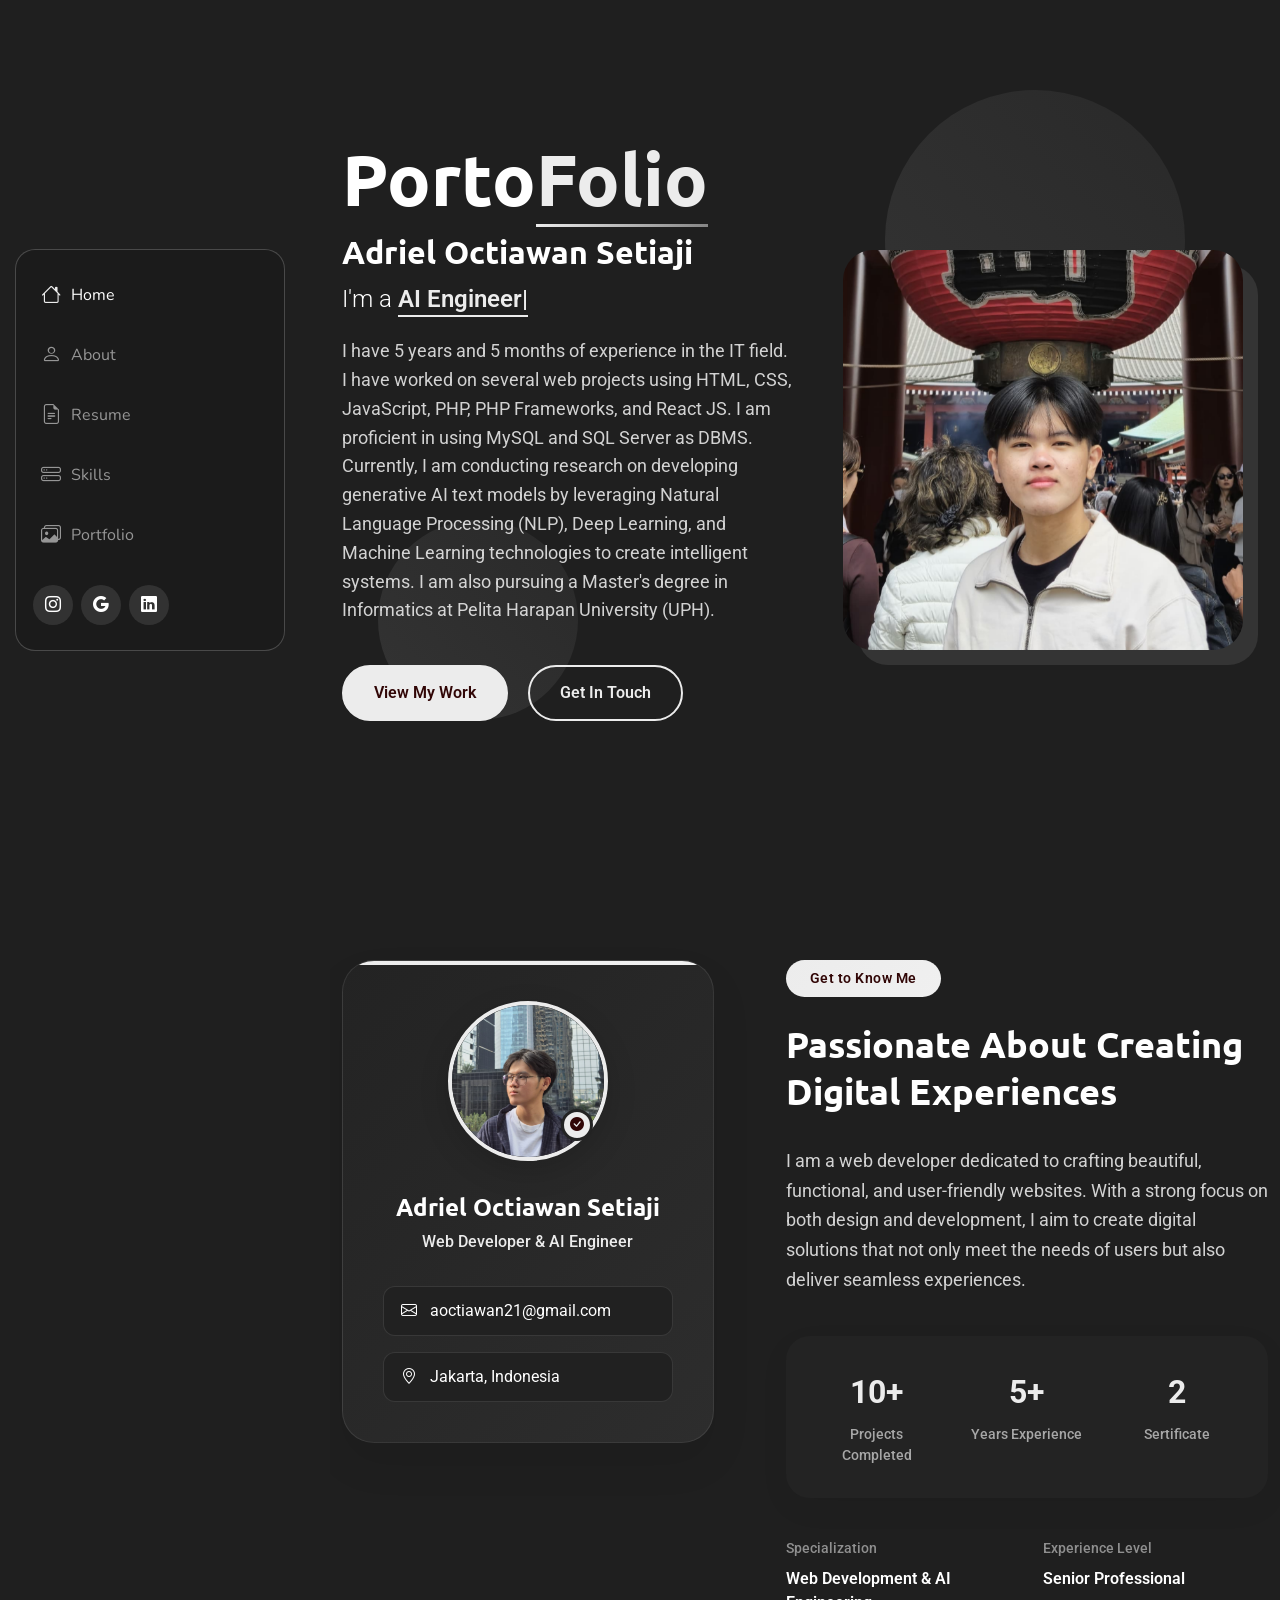
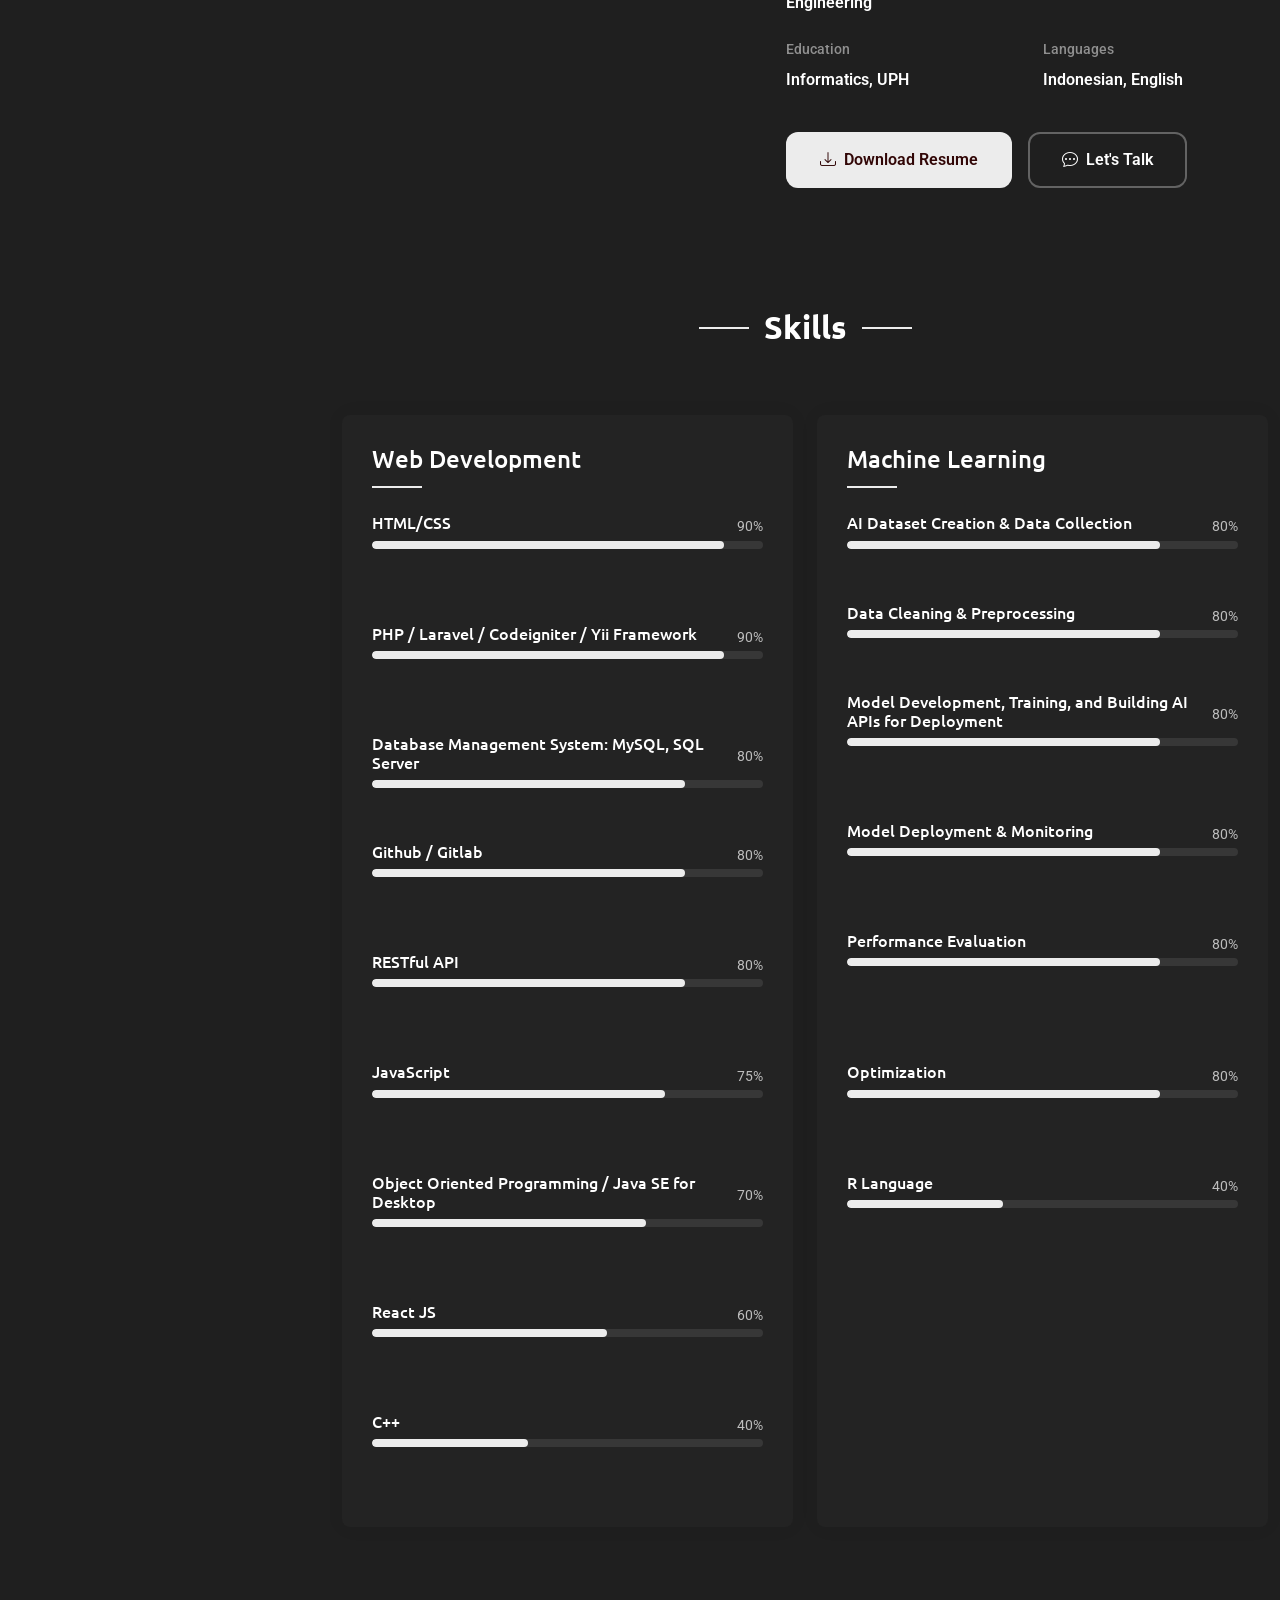
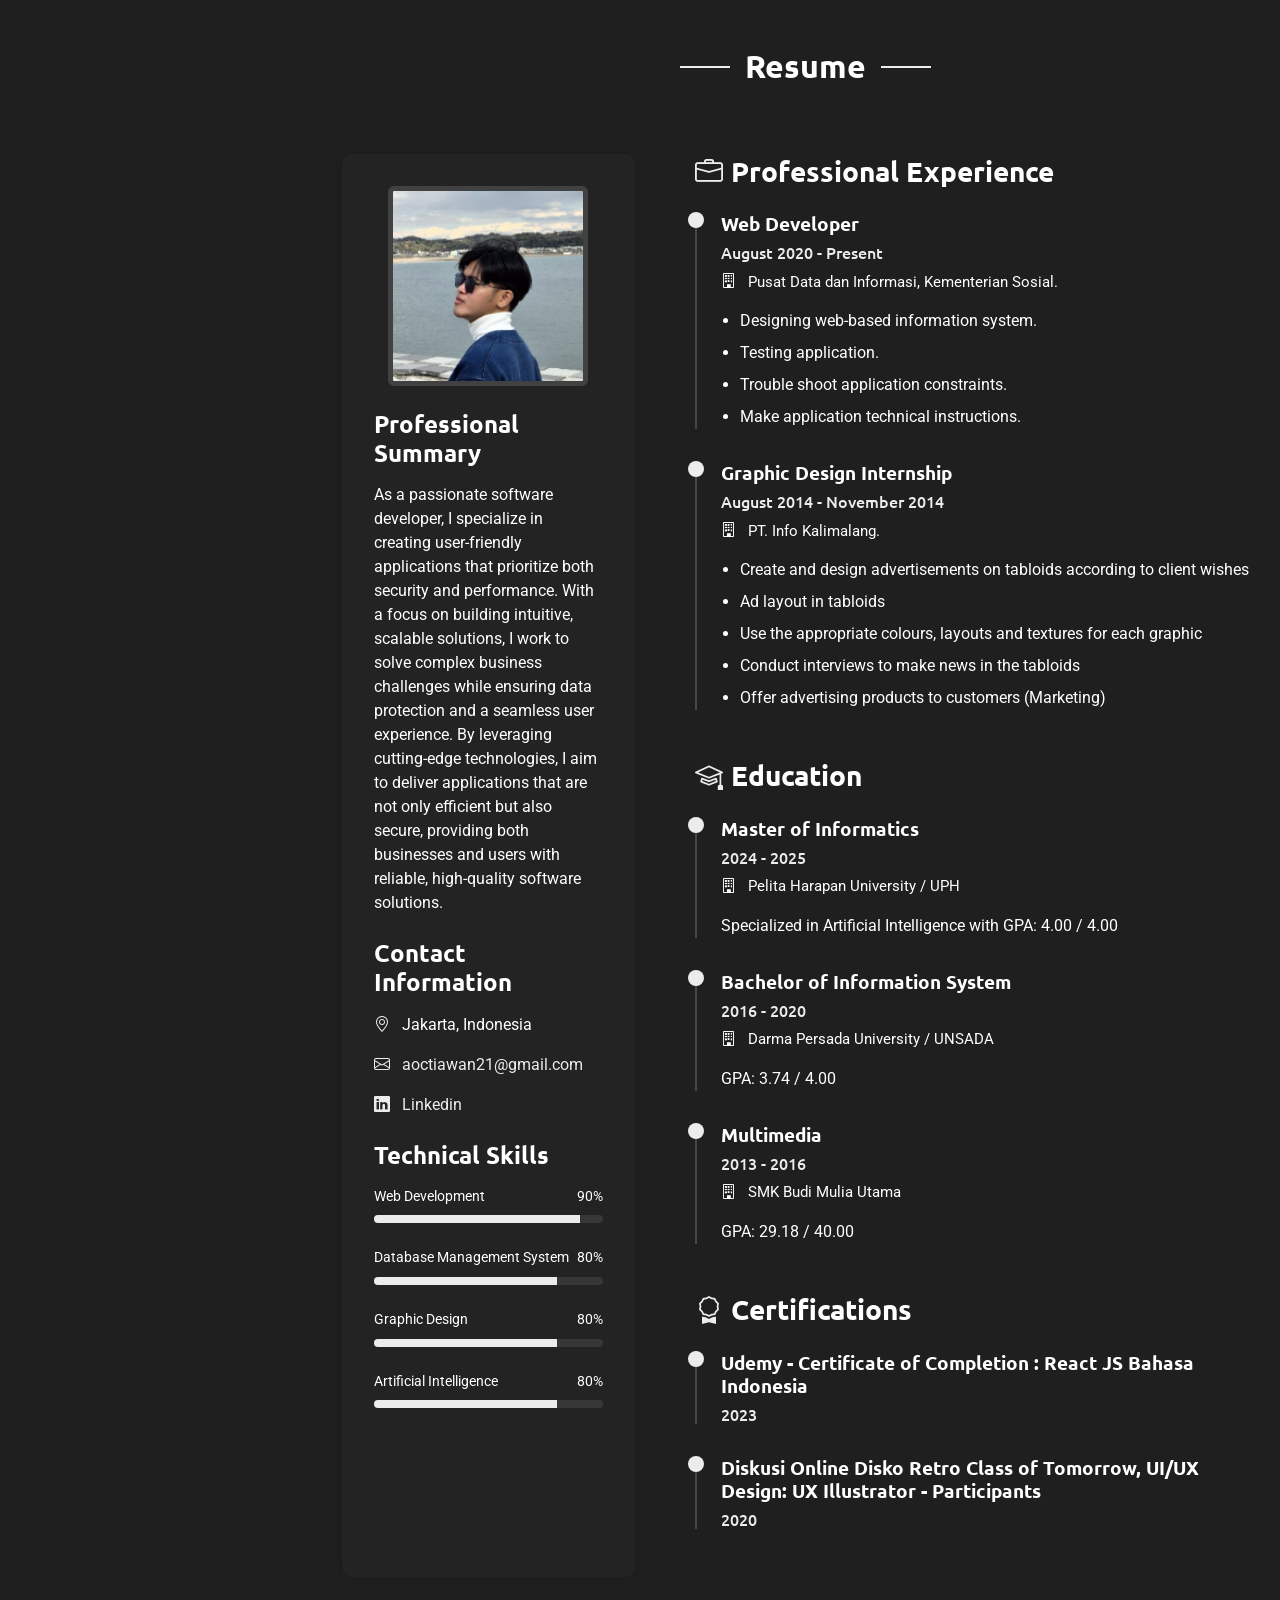
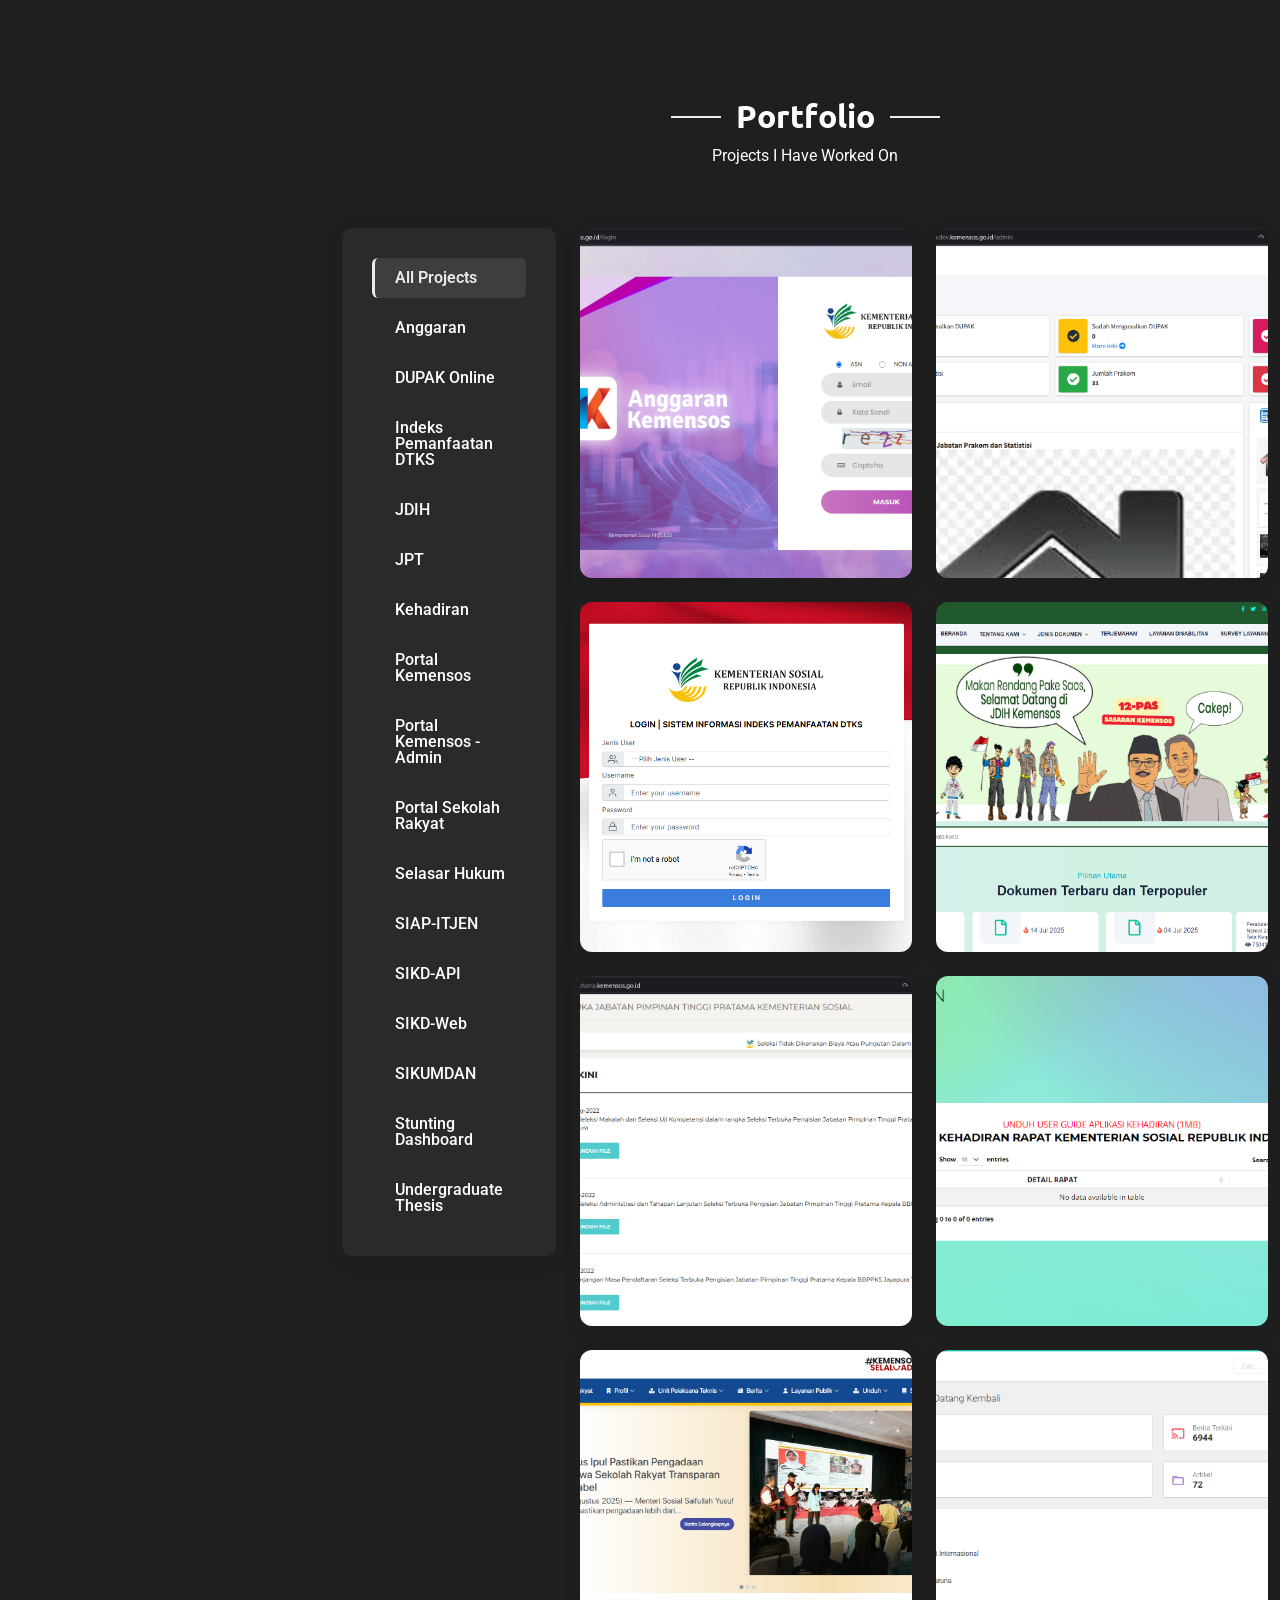
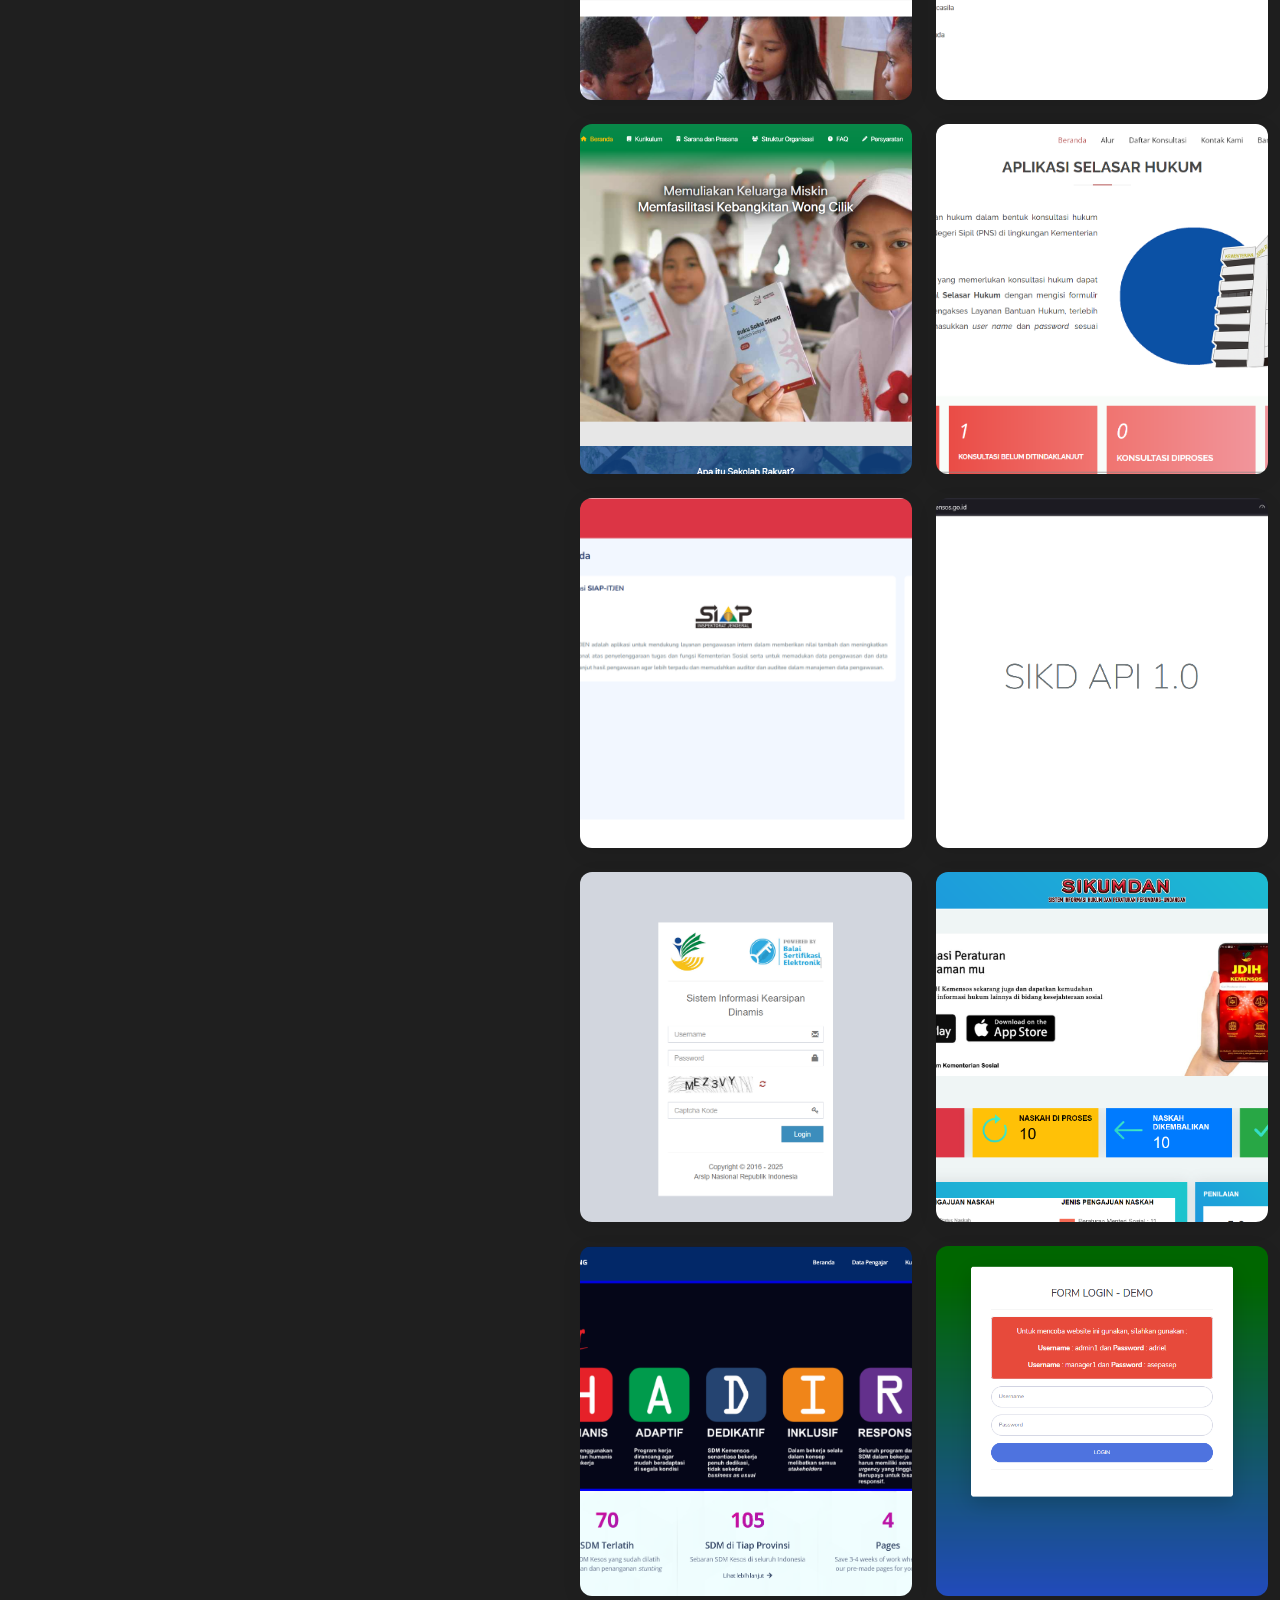
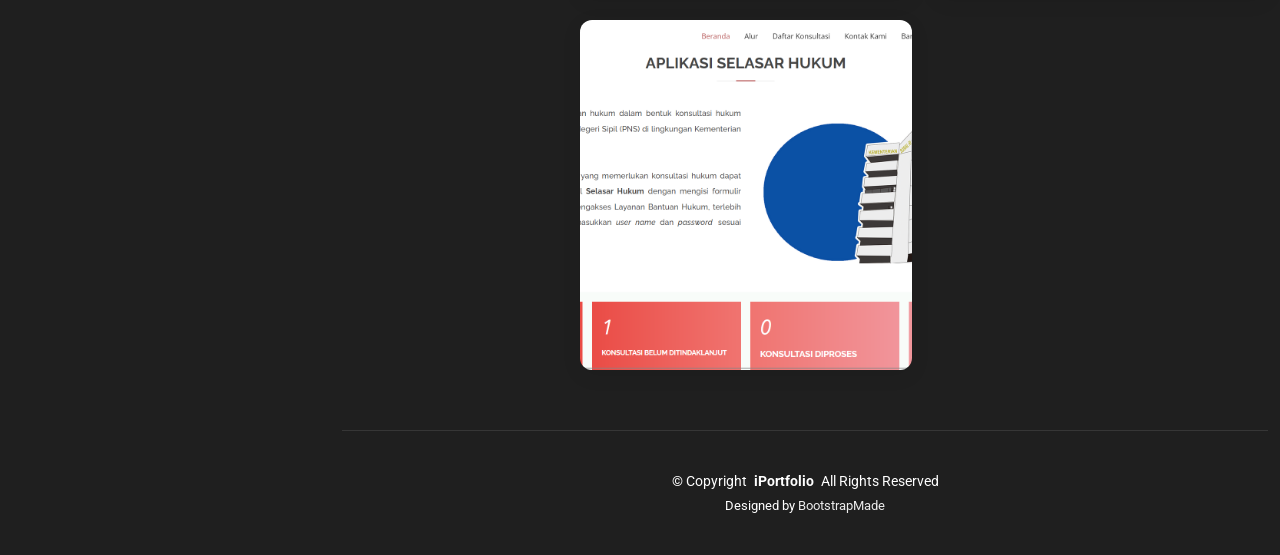
==== commit 97f2c9e6: "portofolio final 18 agt" ====
--- a/index.html
+++ b/index.html
@@ -556,7 +556,11 @@
                   <li data-filter=".filter-jdih">JDIH</li>
                   <li data-filter=".filter-jpt">JPT</li>
                   <li data-filter=".filter-kehadiran">Kehadiran</li>
+                  <li data-filter=".filter-kemensos">Portal Kemensos</li>
+                  <li data-filter=".filter-kemensosadmin">Portal Kemensos - Admin</li>
+                  <li data-filter=".filter-sr">Portal Sekolah Rakyat</li>
                   <li data-filter=".filter-selasarhukum">Selasar Hukum</li>
+                  <li data-filter=".filter-siapitjen">SIAP-ITJEN</li>
                   <li data-filter=".filter-sikd_api">SIKD-API</li>
                   <li data-filter=".filter-sikd">SIKD-Web</li>
                   <li data-filter=".filter-sikumdan">SIKUMDAN</li>
@@ -658,6 +662,51 @@
                   </div>
                 </div>
 
+                <div class="col-lg-6 col-md-6 portfolio-item isotope-item filter-kemensos">
+                  <div class="portfolio-wrap">
+                    <img src="assets/portfolio/si - kemensos/1.png" class="img-fluid" alt="Portfolio Image" loading="lazy">
+                    <div class="portfolio-info">
+                      <div class="content">
+                        <span class="category">Public Information App</span>
+                        <h4>Portal Kemensos</h4>
+                        <div class="portfolio-links">
+                          <a href="#" data-bs-toggle="modal" data-bs-target="#myModal" data-bs-img="kemensos" data-bs-title="Portal Kemensos" data-bs-category="Public Information App" data-bs-tech="PHP Laravel, Amazon S3, Microservices / Modular App with Backend - Frontend" data-bs-db="MySQL" data-bs-feature="-" data-bs-description="Kemensos Portal is the official website of the Ministry of Social Affairs of the Republic of Indonesia, serving as an information center, public service platform, and access point to various applications and digital systems that support the implementation of social programs and policies." title="More Details"><i class="bi bi-arrow-right"></i></a>
+                        </div>
+                      </div>
+                    </div>
+                  </div>
+                </div>
+
+                <div class="col-lg-6 col-md-6 portfolio-item isotope-item filter-kemensosadmin">
+                  <div class="portfolio-wrap">
+                    <img src="assets/portfolio/si - kemensosadmin/1.png" class="img-fluid" alt="Portfolio Image" loading="lazy">
+                    <div class="portfolio-info">
+                      <div class="content">
+                        <span class="category">Public Information App</span>
+                        <h4>Portal Kemensos - Admin</h4>
+                        <div class="portfolio-links">
+                          <a href="#" data-bs-toggle="modal" data-bs-target="#myModal" data-bs-img="kemensosadmin" data-bs-title="Portal Kemensos - Admin" data-bs-category="Public Information App" data-bs-tech="PHP Laravel, Amazon S3, Microservices / Modular App with Backend - Frontend" data-bs-db="MySQL" data-bs-feature="-" data-bs-description="Portal Kemensos - Admin is an internal platform of the Ministry of Social Affairs that functions as a center for storing and managing data and information, including news and other content, to support publications and information services for the public." title="More Details"><i class="bi bi-arrow-right"></i></a>
+                        </div>
+                      </div>
+                    </div>
+                  </div>
+                </div>
+
+                <div class="col-lg-6 col-md-6 portfolio-item isotope-item filter-sr">
+                  <div class="portfolio-wrap">
+                    <img src="assets/portfolio/si - sr/1.png" class="img-fluid" alt="Portfolio Image" loading="lazy">
+                    <div class="portfolio-info">
+                      <div class="content">
+                        <span class="category">Public Information App</span>
+                        <h4>Portal Sekolah Rakyat</h4>
+                        <div class="portfolio-links">
+                          <a href="#" data-bs-toggle="modal" data-bs-target="#myModal" data-bs-img="sr" data-bs-title="Portal Sekolah Rakyat" data-bs-category="Public Information App" data-bs-tech="PHP Laravel, Amazon S3, Microservices / Modular App with Backend - Frontend" data-bs-db="MySQL" data-bs-feature="-" data-bs-description="Portal Sekolah Rakyat is a digital platform that provides information about community schools, including curriculum, facilities and infrastructure, organizational structure, FAQs, and requirements, with the aim of informing the public about Sekolah Rakyat." title="More Details"><i class="bi bi-arrow-right"></i></a>
+                        </div>
+                      </div>
+                    </div>
+                  </div>
+                </div>
+
                 <div class="col-lg-6 col-md-6 portfolio-item isotope-item filter-selasarhukum">
                   <div class="portfolio-wrap">
                     <img src="assets/portfolio/si - selasarhukum/1.png" class="img-fluid" alt="Portfolio Image" loading="lazy">
@@ -673,6 +722,21 @@
                   </div>
                 </div>
 
+                <div class="col-lg-6 col-md-6 portfolio-item isotope-item filter-siapitjen">
+                  <div class="portfolio-wrap">
+                    <img src="assets/portfolio/si - siapitjen/1.png" class="img-fluid" alt="Portfolio Image" loading="lazy">
+                    <div class="portfolio-info">
+                      <div class="content">
+                        <span class="category">Back Office App</span>
+                        <h4>SIAP-ITJEN</h4>
+                        <div class="portfolio-links">
+                          <a href="#" data-bs-toggle="modal" data-bs-target="#myModal" data-bs-img="siapitjen" data-bs-title="SIAP-ITJEN" data-bs-category="Back Office App" data-bs-tech="PHP Laravel, Amazon S3, Monolith App" data-bs-db="SQL Server" data-bs-feature="There are email notifications and summaries in PDF format." data-bs-description="SIAP-ITJEN is a web-based application used by the Inspectorate General of the Ministry of Social Affairs as an online consultation platform to support internal supervision, particularly related to finance, audit, review, evaluation, and follow-up of supervisory results, aimed at improving accountability, effectiveness, and efficiency of internal control within the Ministry of Social Affairs." title="More Details"><i class="bi bi-arrow-right"></i></a>
+                        </div>
+                      </div>
+                    </div>
+                  </div>
+                </div>
+                
                 <div class="col-lg-6 col-md-6 portfolio-item isotope-item filter-sikd_api">
                   <div class="portfolio-wrap">
                     <img src="assets/portfolio/si - api_sikd/1.png" class="img-fluid" alt="Portfolio Image" loading="lazy">
